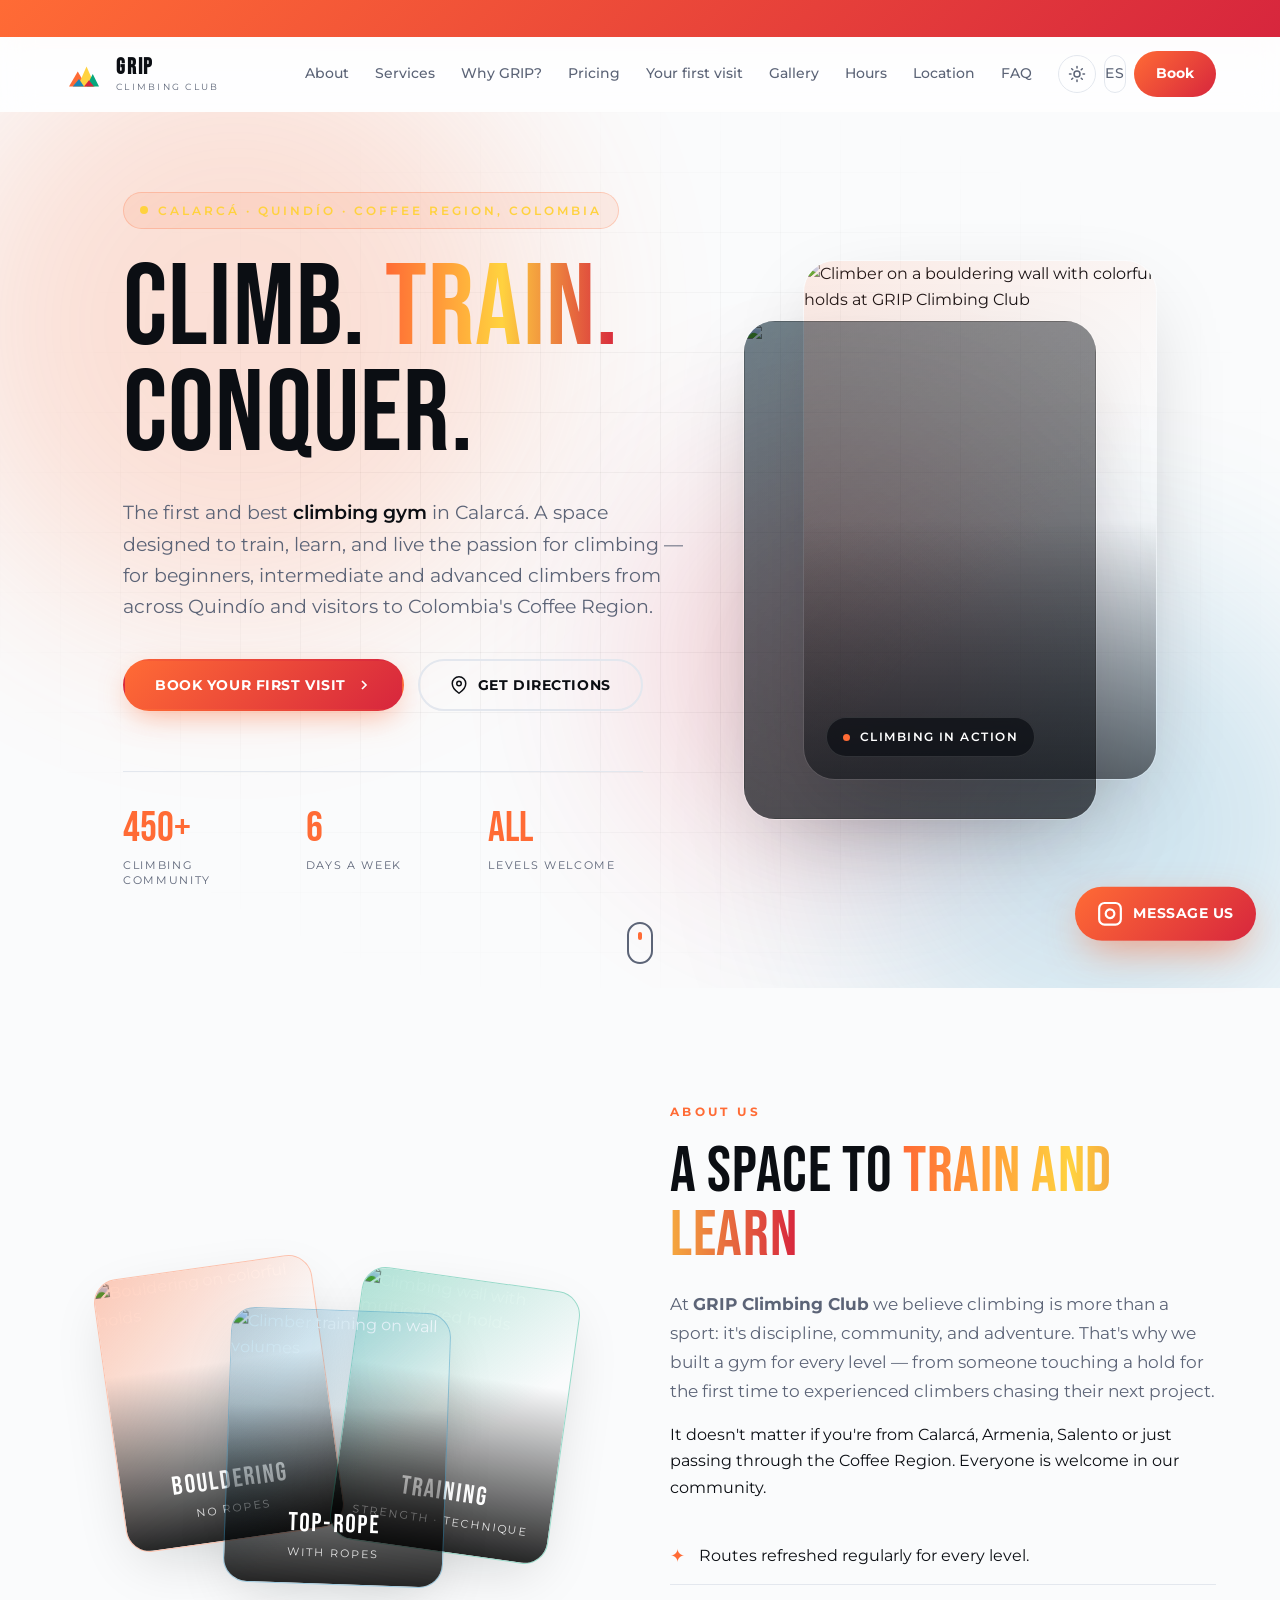
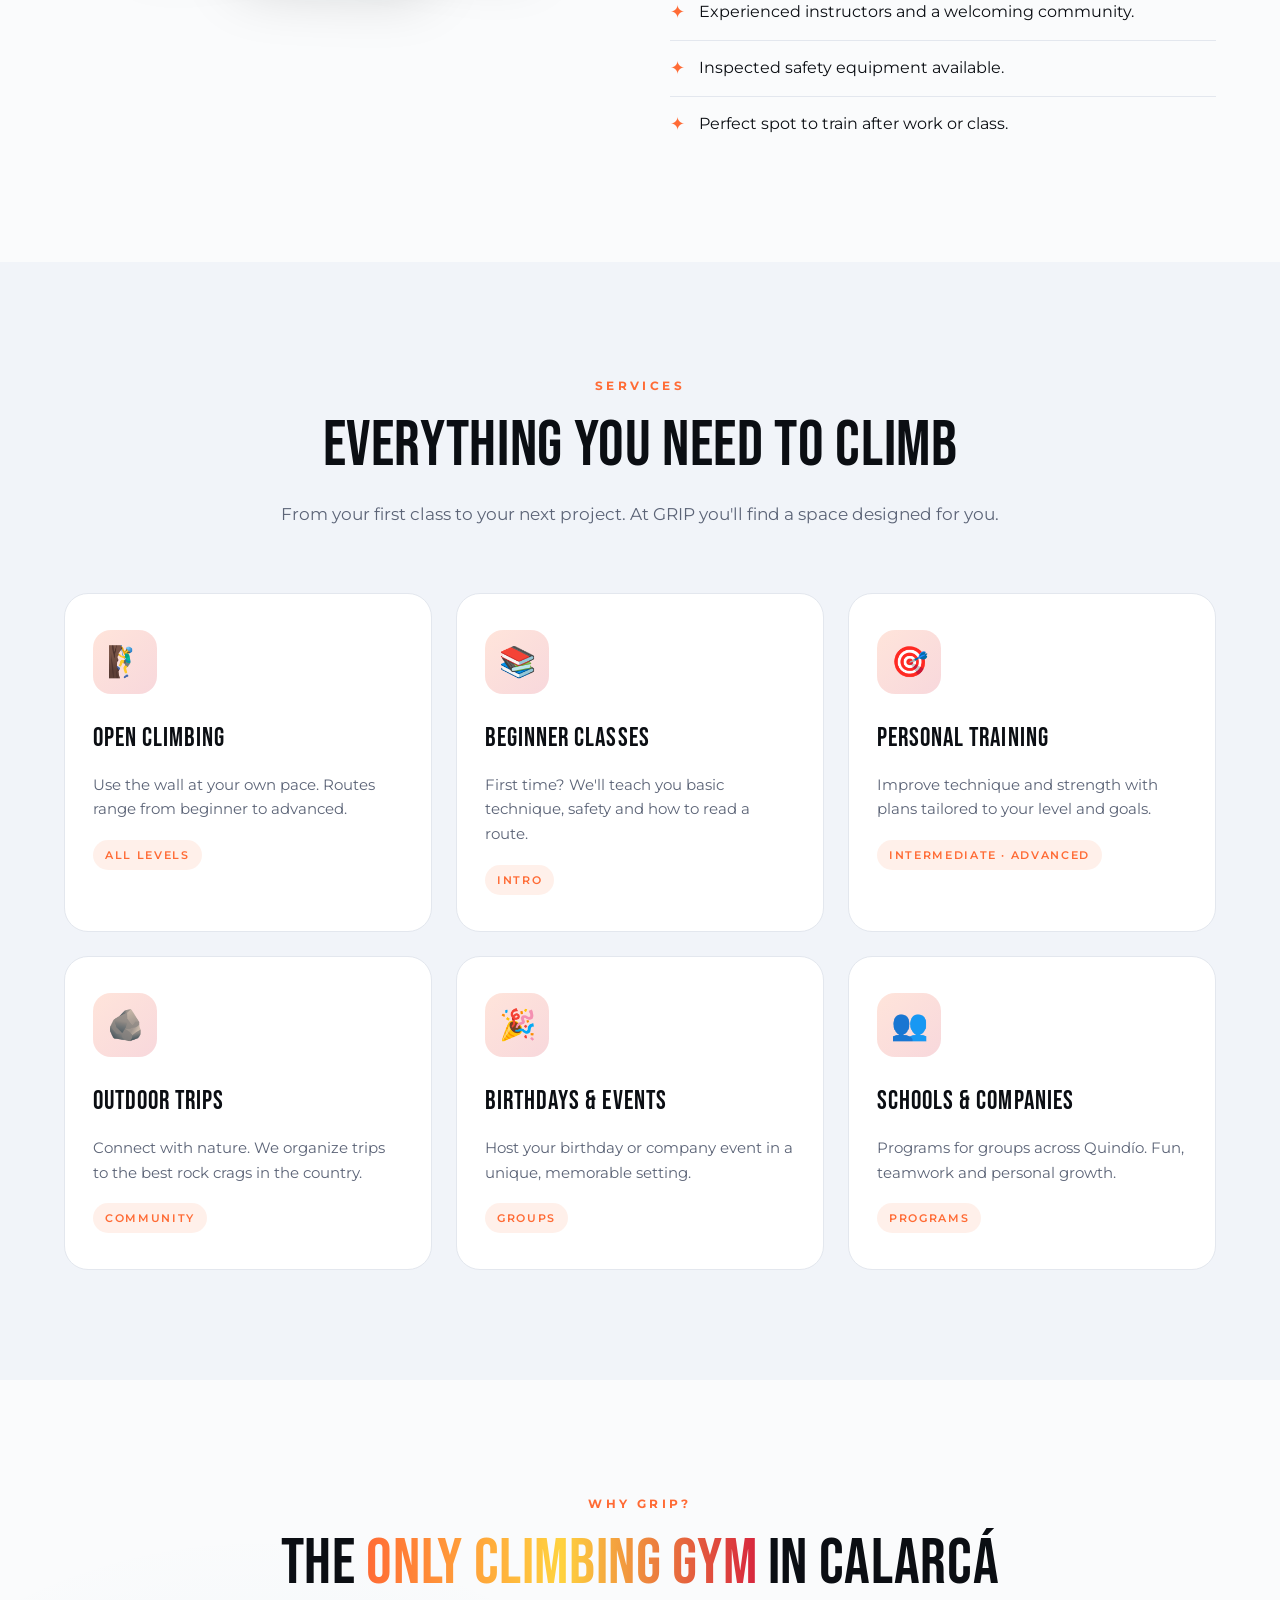
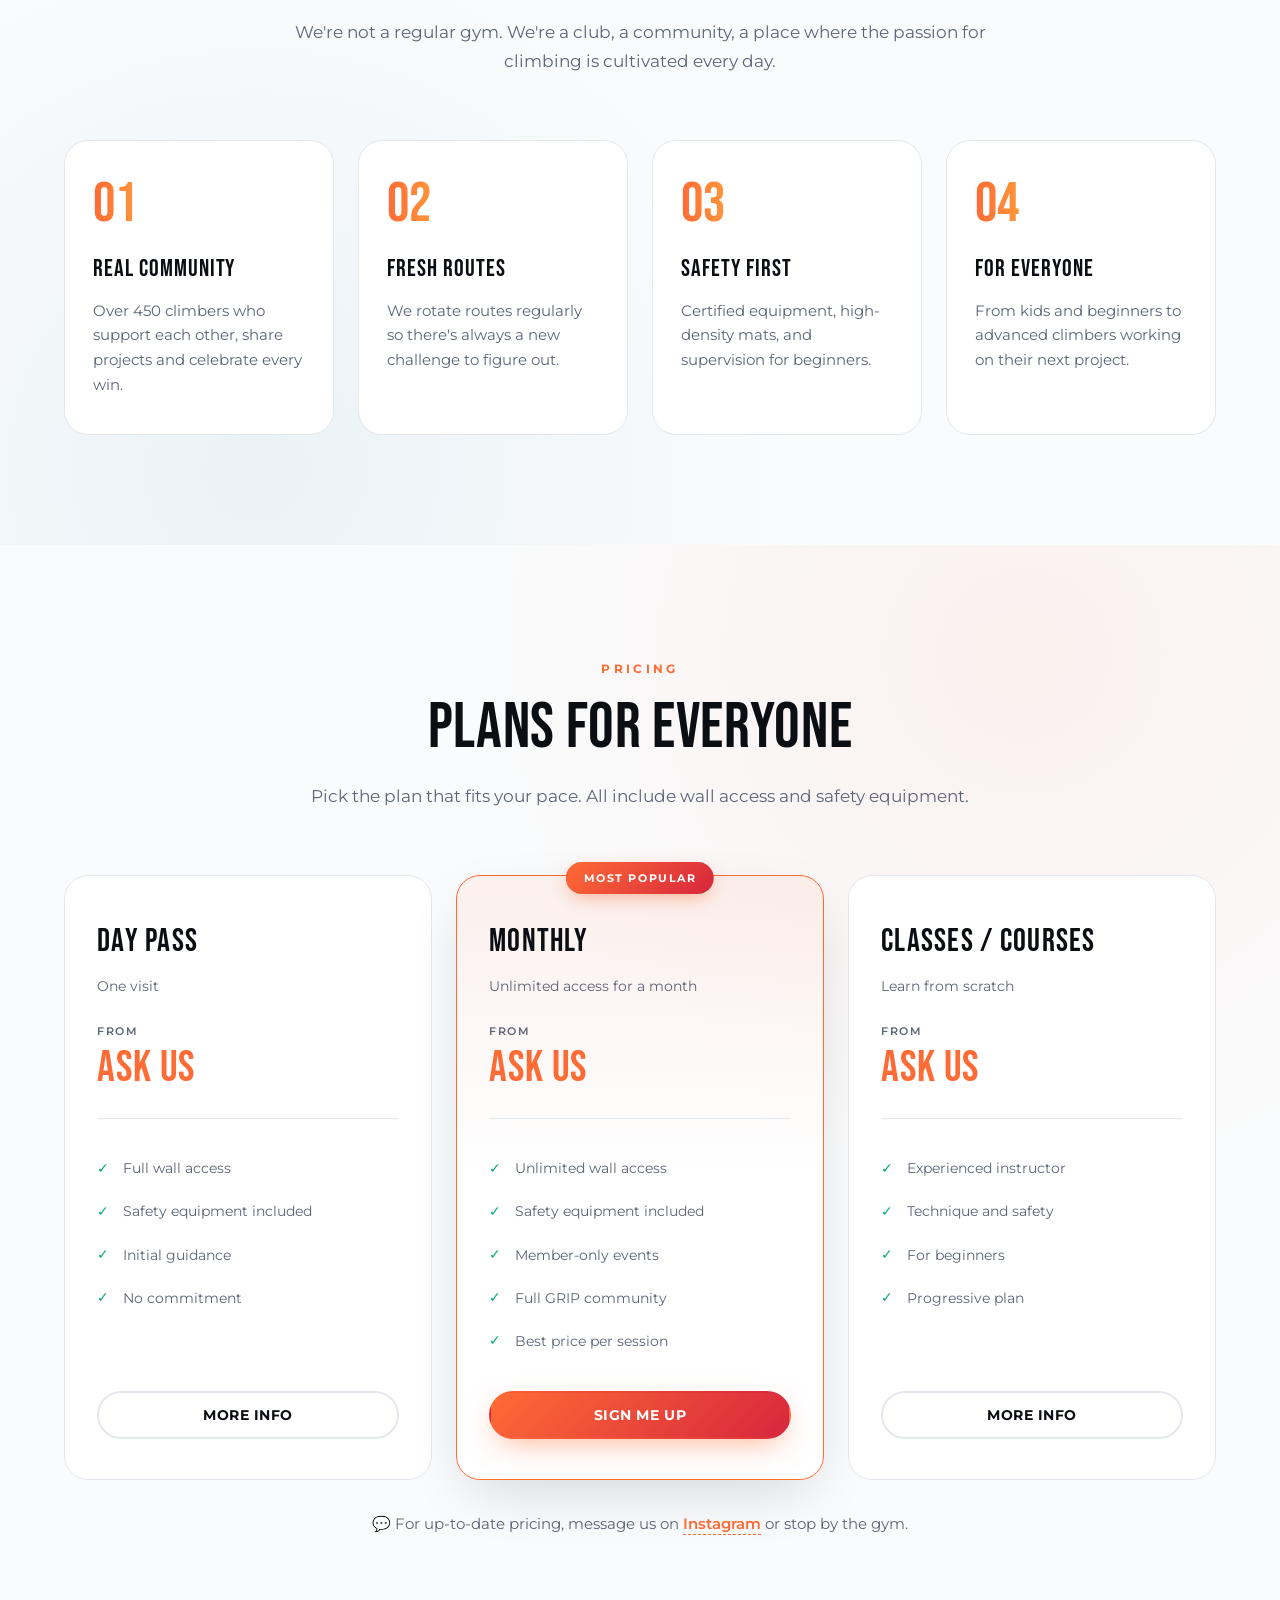
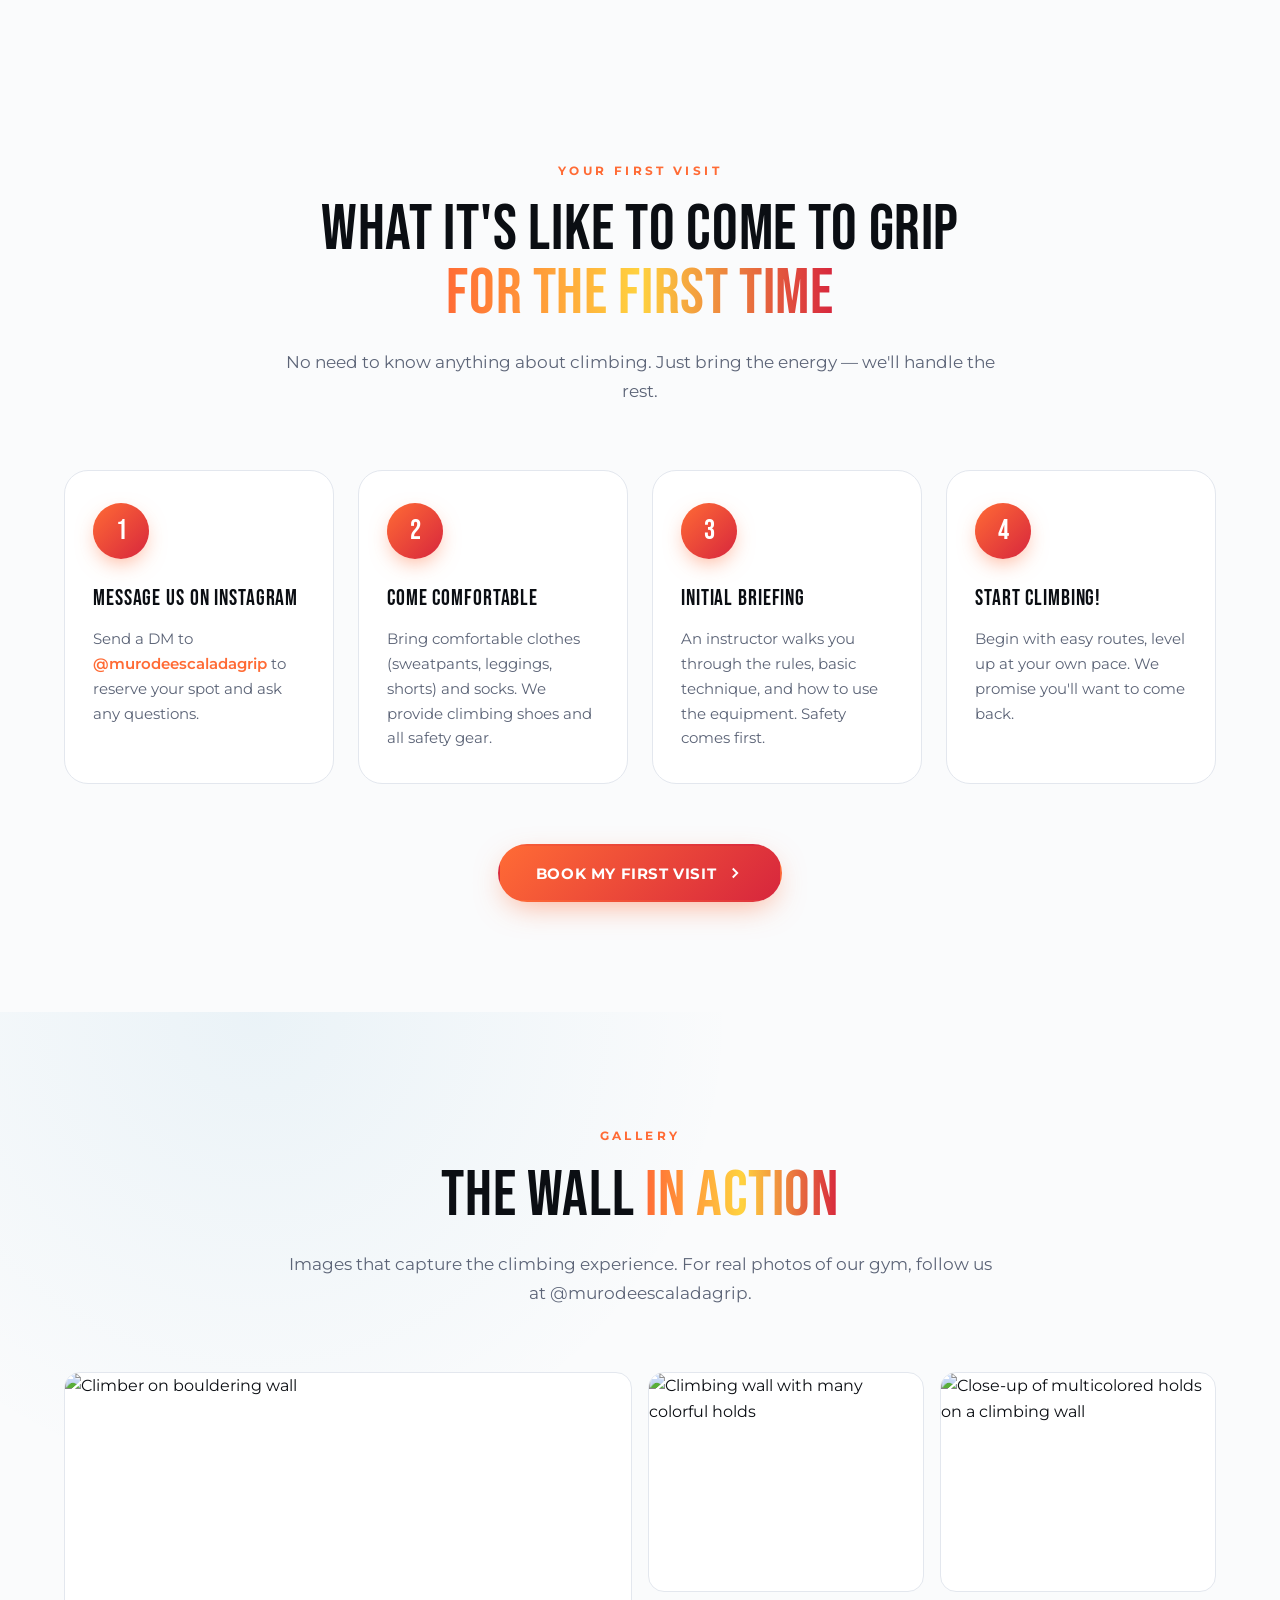
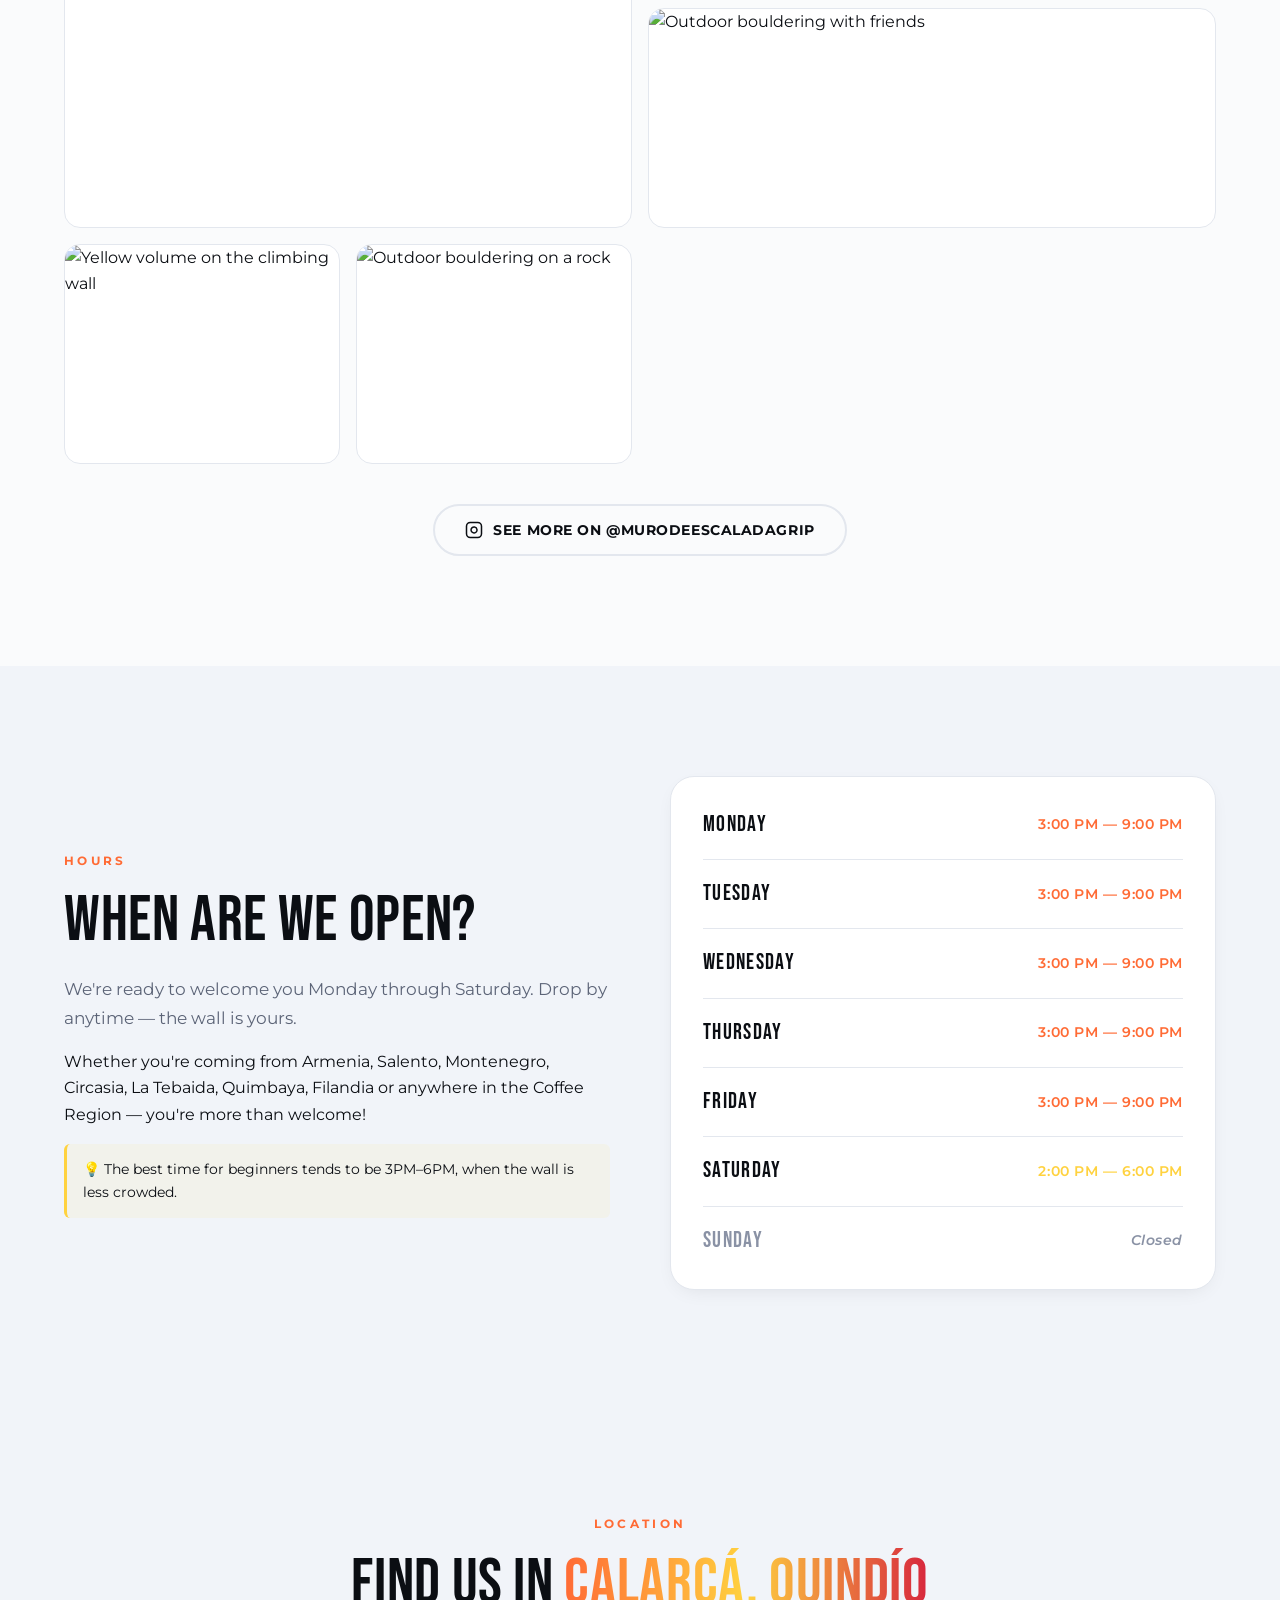
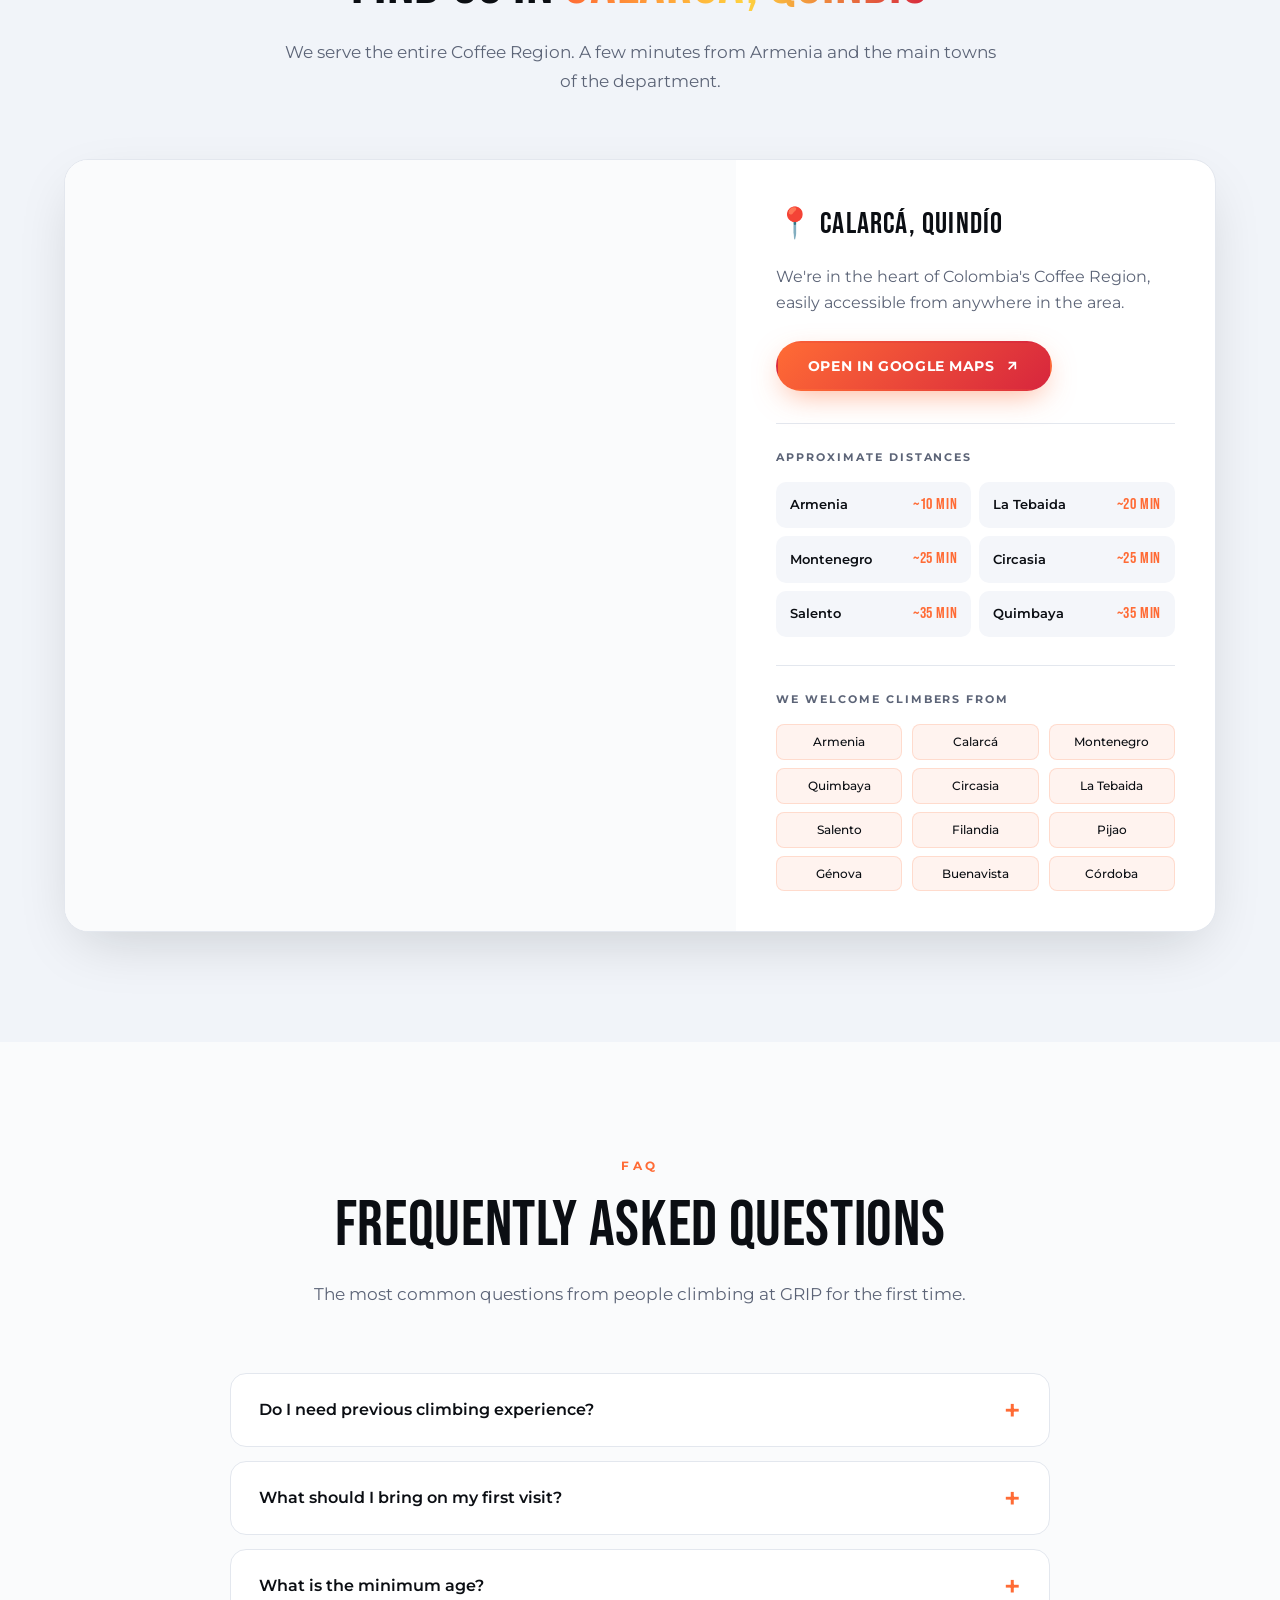
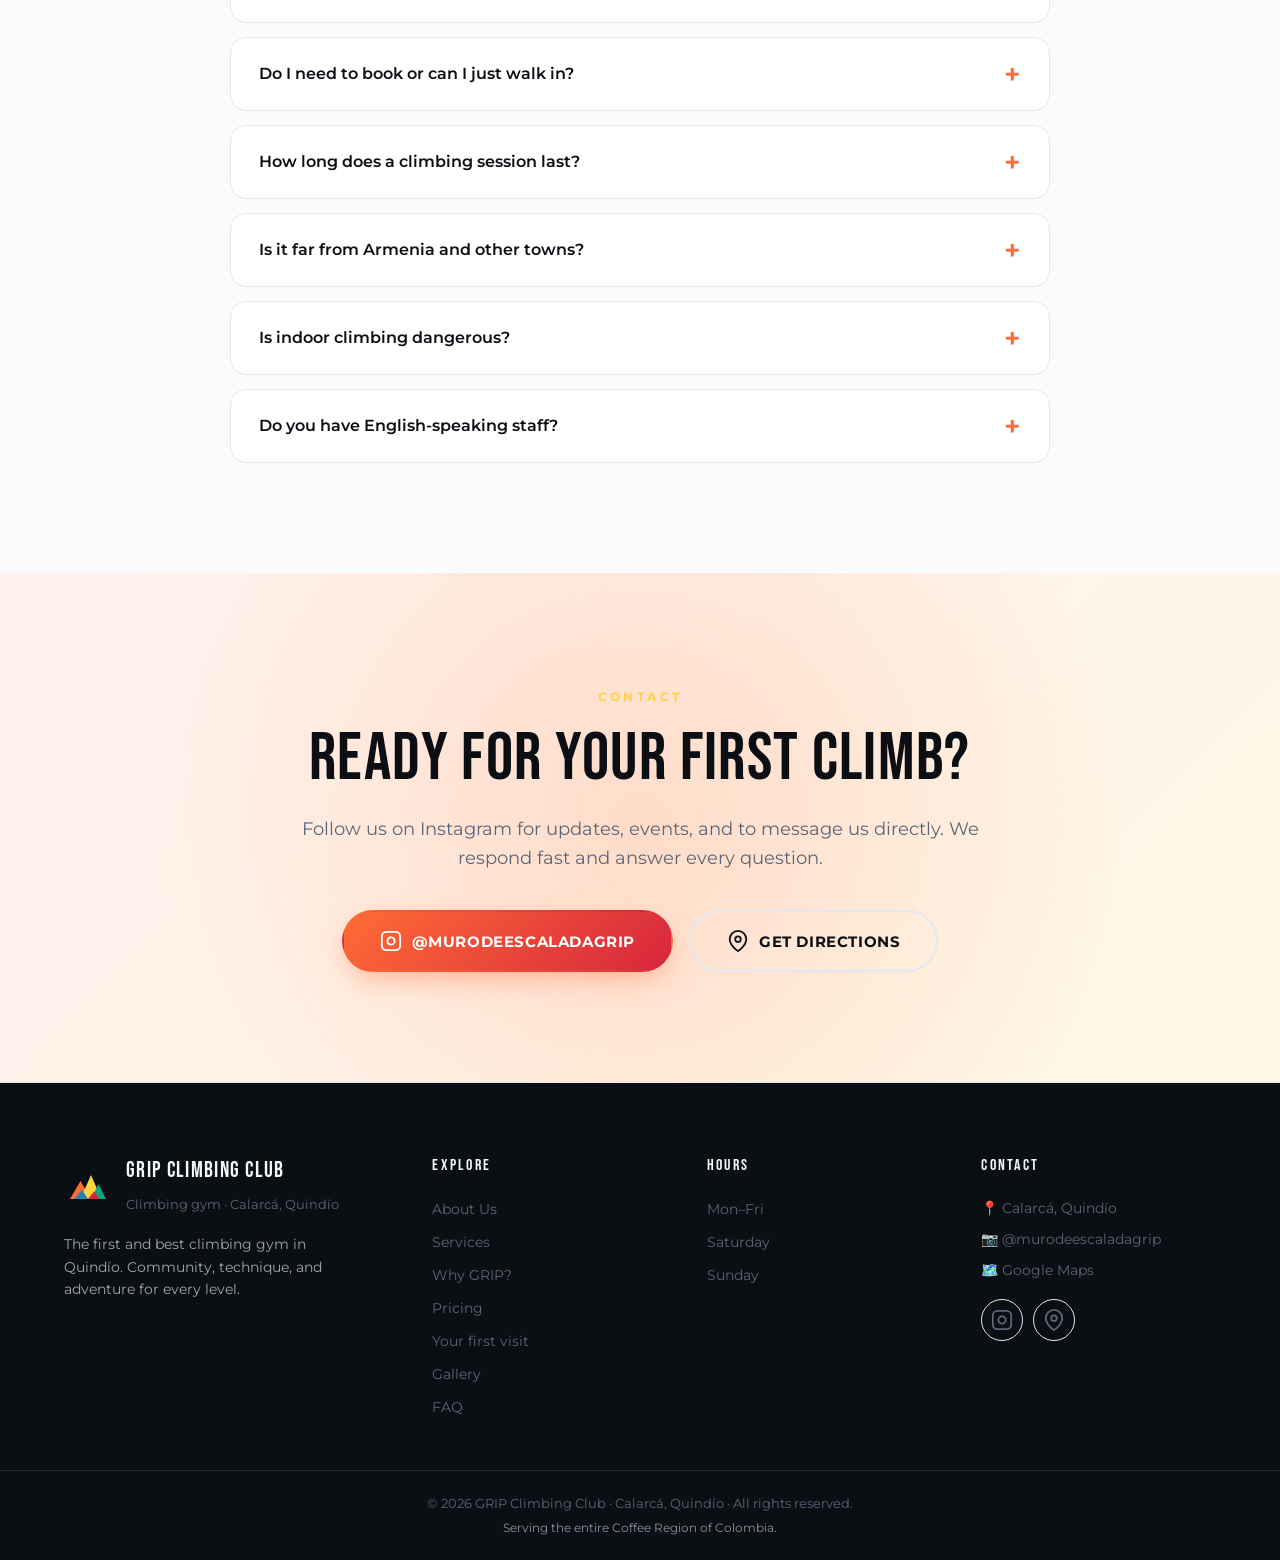
==== en/index.html @ 097a97bb "Add light mode, English version, and expanded SEO Light/Dark theme system - Sistema completo de vari" ====
<!DOCTYPE html>
<html lang="en">
<head>
    <meta charset="UTF-8">
    <meta http-equiv="X-UA-Compatible" content="IE=edge">
    <meta name="viewport" content="width=device-width, initial-scale=1.0, viewport-fit=cover">
    <meta name="theme-color" content="#0B0E13" media="(prefers-color-scheme: dark)">
    <meta name="theme-color" content="#FAFBFC" media="(prefers-color-scheme: light)">
    <meta name="color-scheme" content="dark light">

    <!-- Prevent flash of wrong theme -->
    <script>
        (function(){
            try {
                var stored = localStorage.getItem('grip-theme');
                var system = window.matchMedia && window.matchMedia('(prefers-color-scheme: light)').matches ? 'light' : 'dark';
                var theme = stored || system;
                if (theme === 'light') document.documentElement.setAttribute('data-theme', 'light');
            } catch(e) {}
        })();
    </script>

    <title>GRIP Climbing Club | Climbing Gym in Calarcá, Quindío · Coffee Region, Colombia</title>
    <meta name="description" content="GRIP Climbing Club: the climbing gym of Calarcá, Quindío. Indoor bouldering, top-rope, beginner classes, and personal training in Colombia's Coffee Region. Welcoming locals and travelers from Armenia, Salento, Filandia and the entire Coffee Triangle.">
    <meta name="keywords" content="climbing gym Colombia, climbing Calarcá, climbing Quindío, bouldering Colombia, indoor climbing Coffee Region, climbing gym Armenia Colombia, rock climbing Salento, climbing class Colombia, climbing for travelers Colombia, climbing gym Eje Cafetero, things to do Quindío Colombia, adventure activities Coffee Triangle">
    <meta name="author" content="GRIP Climbing Club">
    <meta name="robots" content="index, follow, max-image-preview:large">
    <meta name="geo.region" content="CO-QUI">
    <meta name="geo.placename" content="Calarcá, Quindío, Colombia">
    <meta name="geo.position" content="4.5239;-75.6447">
    <meta name="ICBM" content="4.5239, -75.6447">
    <link rel="canonical" href="https://droko1982.github.io/grip-climbing-club/en/">

    <!-- Hreflang for international SEO -->
    <link rel="alternate" hreflang="es-CO" href="https://droko1982.github.io/grip-climbing-club/">
    <link rel="alternate" hreflang="es" href="https://droko1982.github.io/grip-climbing-club/">
    <link rel="alternate" hreflang="en" href="https://droko1982.github.io/grip-climbing-club/en/">
    <link rel="alternate" hreflang="x-default" href="https://droko1982.github.io/grip-climbing-club/">

    <!-- Open Graph -->
    <meta property="og:type" content="website">
    <meta property="og:locale" content="en_US">
    <meta property="og:locale:alternate" content="es_CO">
    <meta property="og:url" content="https://droko1982.github.io/grip-climbing-club/en/">
    <meta property="og:title" content="GRIP Climbing Club | Climbing Gym in Calarcá, Quindío">
    <meta property="og:description" content="Indoor climbing gym in the heart of Colombia's Coffee Region. Bouldering, top-rope, beginner classes for locals and travelers.">
    <meta property="og:image" content="https://droko1982.github.io/grip-climbing-club/assets/og-image.svg">
    <meta property="og:image:width" content="1200">
    <meta property="og:image:height" content="630">
    <meta property="og:site_name" content="GRIP Climbing Club">

    <!-- Twitter -->
    <meta name="twitter:card" content="summary_large_image">
    <meta name="twitter:title" content="GRIP Climbing Club | Climbing Gym in Calarcá, Quindío">
    <meta name="twitter:description" content="Indoor climbing gym in the heart of Colombia's Coffee Region.">
    <meta name="twitter:image" content="https://droko1982.github.io/grip-climbing-club/assets/og-image.svg">

    <!-- Icons & Manifest -->
    <link rel="icon" type="image/svg+xml" href="../assets/favicon.svg">
    <link rel="apple-touch-icon" href="../assets/favicon.svg">
    <link rel="manifest" href="../site.webmanifest">

    <!-- Performance hints -->
    <link rel="preconnect" href="https://fonts.googleapis.com">
    <link rel="preconnect" href="https://fonts.gstatic.com" crossorigin>
    <link rel="dns-prefetch" href="https://www.google.com">
    <link rel="dns-prefetch" href="https://www.instagram.com">
    <link rel="preconnect" href="https://images.unsplash.com" crossorigin>
    <link rel="dns-prefetch" href="https://images.unsplash.com">
    <link rel="preload" as="style" href="https://fonts.googleapis.com/css2?family=Bebas+Neue&family=Montserrat:wght@300;400;500;600;700;800;900&display=swap">
    <link href="https://fonts.googleapis.com/css2?family=Bebas+Neue&family=Montserrat:wght@300;400;500;600;700;800;900&display=swap" rel="stylesheet">
    <link rel="preload" as="style" href="../styles.css">
    <link rel="stylesheet" href="../styles.css">

    <!-- JSON-LD: SportsActivityLocation -->
    <script type="application/ld+json">
    {
      "@context": "https://schema.org",
      "@type": "SportsActivityLocation",
      "@id": "https://droko1982.github.io/grip-climbing-club/#organization",
      "name": "GRIP Climbing Club",
      "alternateName": ["Muro de Escalada GRIP", "GRIP Calarcá"],
      "description": "Indoor climbing gym in Calarcá, Quindío, Colombia. Bouldering, top-rope, beginner classes and personal training in the Coffee Region.",
      "inLanguage": ["en", "es"],
      "url": "https://droko1982.github.io/grip-climbing-club/en/",
      "image": "https://droko1982.github.io/grip-climbing-club/assets/og-image.svg",
      "logo": "https://droko1982.github.io/grip-climbing-club/assets/logo.svg",
      "address": {
        "@type": "PostalAddress",
        "addressLocality": "Calarcá",
        "addressRegion": "Quindío",
        "addressCountry": "CO"
      },
      "geo": {
        "@type": "GeoCoordinates",
        "latitude": 4.5239,
        "longitude": -75.6447
      },
      "areaServed": [
        { "@type": "City", "name": "Calarcá" },
        { "@type": "City", "name": "Armenia" },
        { "@type": "City", "name": "Montenegro" },
        { "@type": "City", "name": "Quimbaya" },
        { "@type": "City", "name": "Circasia" },
        { "@type": "City", "name": "La Tebaida" },
        { "@type": "City", "name": "Salento" },
        { "@type": "City", "name": "Filandia" },
        { "@type": "City", "name": "Pijao" },
        { "@type": "City", "name": "Génova" },
        { "@type": "City", "name": "Buenavista" },
        { "@type": "City", "name": "Córdoba" },
        { "@type": "AdministrativeArea", "name": "Quindío" },
        { "@type": "AdministrativeArea", "name": "Coffee Region, Colombia" }
      ],
      "openingHoursSpecification": [
        {
          "@type": "OpeningHoursSpecification",
          "dayOfWeek": ["Monday", "Tuesday", "Wednesday", "Thursday", "Friday"],
          "opens": "15:00",
          "closes": "21:00"
        },
        {
          "@type": "OpeningHoursSpecification",
          "dayOfWeek": "Saturday",
          "opens": "14:00",
          "closes": "18:00"
        }
      ],
      "sameAs": ["https://www.instagram.com/murodeescaladagrip"],
      "hasMap": "https://maps.app.goo.gl/XomwvZX1Xtsj72qs8",
      "sport": "Climbing",
      "priceRange": "$$",
      "amenityFeature": [
        { "@type": "LocationFeatureSpecification", "name": "Safety equipment included", "value": true },
        { "@type": "LocationFeatureSpecification", "name": "Certified instructors", "value": true },
        { "@type": "LocationFeatureSpecification", "name": "Beginner-friendly", "value": true },
        { "@type": "LocationFeatureSpecification", "name": "Family-friendly", "value": true },
        { "@type": "LocationFeatureSpecification", "name": "English-speaking staff", "value": true }
      ]
    }
    </script>

    <!-- JSON-LD: FAQPage -->
    <script type="application/ld+json">
    {
      "@context": "https://schema.org",
      "@type": "FAQPage",
      "inLanguage": "en",
      "mainEntity": [
        {
          "@type": "Question",
          "name": "Do I need previous climbing experience?",
          "acceptedAnswer": {
            "@type": "Answer",
            "text": "No. GRIP Climbing Club is designed for all levels. If it's your first time, our instructors will teach you safety techniques and basic movement before you go on the wall."
          }
        },
        {
          "@type": "Question",
          "name": "What should I bring on my first visit?",
          "acceptedAnswer": {
            "@type": "Answer",
            "text": "Just comfortable clothes that allow you to move (sweatpants, leggings or shorts) and a pair of socks. We provide climbing shoes and all safety equipment."
          }
        },
        {
          "@type": "Question",
          "name": "What is the minimum age?",
          "acceptedAnswer": {
            "@type": "Answer",
            "text": "We welcome climbers from age 6 and up. For minors, we require guardian authorization. We have special programs for kids and schools."
          }
        },
        {
          "@type": "Question",
          "name": "Do I need to book or can I just walk in?",
          "acceptedAnswer": {
            "@type": "Answer",
            "text": "You can walk in during opening hours. If you're coming as a group, for the first time, or want a class, we recommend messaging us on Instagram (@murodeescaladagrip) to secure your spot."
          }
        },
        {
          "@type": "Question",
          "name": "How long does a climbing session last?",
          "acceptedAnswer": {
            "@type": "Answer",
            "text": "A typical session lasts 1.5 to 2 hours. That's enough time to warm up, climb several routes and rest between attempts without getting exhausted."
          }
        },
        {
          "@type": "Question",
          "name": "Is it far from Armenia and other towns?",
          "acceptedAnswer": {
            "@type": "Answer",
            "text": "Calarcá is just 10 minutes from Armenia and well-connected to the rest of Quindío. We welcome climbers from Armenia, Salento, Montenegro, La Tebaida, Circasia, Quimbaya, Filandia and the entire Coffee Region."
          }
        },
        {
          "@type": "Question",
          "name": "Is indoor climbing dangerous?",
          "acceptedAnswer": {
            "@type": "Answer",
            "text": "Indoor climbing is very safe when protocols are followed. At GRIP we use high-density mats for bouldering, certified ropes for top-rope, and equipment is regularly inspected. Instructors supervise beginners."
          }
        },
        {
          "@type": "Question",
          "name": "Do you have English-speaking staff?",
          "acceptedAnswer": {
            "@type": "Answer",
            "text": "Yes. We can help travelers and tourists in English. Just message us beforehand on Instagram (@murodeescaladagrip) and we'll make sure you have a great experience."
          }
        }
      ]
    }
    </script>
</head>
<body>

<a href="#main" class="skip-link">Skip to content</a>

<!-- ===== TOP TICKER ===== -->
<div class="ticker" aria-hidden="true">
    <div class="ticker__track">
        <span>🧗 Calarcá, Quindío</span><span>·</span>
        <span>📅 Mon–Fri 3PM–9PM · Sat 2PM–6PM</span><span>·</span>
        <span>🏔️ All levels welcome</span><span>·</span>
        <span>📷 @murodeescaladagrip</span><span>·</span>
        <span>🌎 Coffee Region of Colombia</span><span>·</span>
        <span>🧗 Calarcá, Quindío</span><span>·</span>
        <span>📅 Mon–Fri 3PM–9PM · Sat 2PM–6PM</span><span>·</span>
        <span>🏔️ All levels welcome</span><span>·</span>
        <span>📷 @murodeescaladagrip</span><span>·</span>
        <span>🌎 Coffee Region of Colombia</span><span>·</span>
    </div>
</div>

<!-- ===== NAV ===== -->
<header class="nav" id="nav" role="banner">
    <div class="container nav__inner">
        <a href="#inicio" class="nav__brand" aria-label="GRIP Climbing Club — Home">
            <span class="nav__logo" aria-hidden="true">
                <svg viewBox="0 0 64 64" width="40" height="40">
                    <polygon points="8,52 22,28 36,52" fill="#FF6B35"/>
                    <polygon points="22,52 36,20 50,52" fill="#FFD23F"/>
                    <polygon points="36,52 46,32 56,52" fill="#06A77D"/>
                    <polygon points="14,52 24,40 32,52" fill="#1B85B8"/>
                    <polygon points="32,52 40,42 48,52" fill="#D7263D"/>
                </svg>
            </span>
            <span class="nav__brandtext">
                <strong>GRIP</strong>
                <small>CLIMBING CLUB</small>
            </span>
        </a>

        <button class="nav__toggle" id="navToggle" aria-label="Open menu" aria-expanded="false" aria-controls="navMenu">
            <span></span><span></span><span></span>
        </button>

        <nav class="nav__menu" id="navMenu" aria-label="Main">
            <a href="#sobre">About</a>
            <a href="#servicios">Services</a>
            <a href="#porque">Why GRIP?</a>
            <a href="#precios">Pricing</a>
            <a href="#primera-vez">Your first visit</a>
            <a href="#galeria">Gallery</a>
            <a href="#horarios">Hours</a>
            <a href="#ubicacion">Location</a>
            <a href="#faq">FAQ</a>
            <div class="nav__tools">
                <button class="icon-btn" id="themeToggle" aria-label="Toggle theme" type="button">
                    <svg class="icon-moon" viewBox="0 0 24 24" fill="none" stroke="currentColor" stroke-width="2" stroke-linecap="round" stroke-linejoin="round"><path d="M21 12.79A9 9 0 1 1 11.21 3 7 7 0 0 0 21 12.79z"/></svg>
                    <svg class="icon-sun" viewBox="0 0 24 24" fill="none" stroke="currentColor" stroke-width="2" stroke-linecap="round" stroke-linejoin="round"><circle cx="12" cy="12" r="4"/><path d="M12 2v2M12 20v2M4.93 4.93l1.41 1.41M17.66 17.66l1.41 1.41M2 12h2M20 12h2M4.93 19.07l1.41-1.41M17.66 6.34l1.41-1.41"/></svg>
                </button>
                <a href="../" class="lang-btn" aria-label="Cambiar a Español" hreflang="es-CO">ES</a>
                <a href="https://www.instagram.com/murodeescaladagrip" target="_blank" rel="noopener" class="nav__cta">Book</a>
            </div>
        </nav>
    </div>
</header>

<main id="main">

<!-- ===== HERO ===== -->
<section class="hero" id="inicio" aria-labelledby="hero-title">
    <div class="hero__bg" aria-hidden="true">
        <div class="hero__grid"></div>
        <div class="hero__glow hero__glow--1"></div>
        <div class="hero__glow hero__glow--2"></div>
        <div class="hero__glow hero__glow--3"></div>
    </div>

    <div class="container hero__inner">
        <div class="hero__content">
            <span class="hero__eyebrow">
                <span class="dot"></span>
                Calarcá · Quindío · Coffee Region, Colombia
            </span>
            <h1 class="hero__title" id="hero-title">
                Climb. <span class="text-gradient">Train.</span><br>
                Conquer.
            </h1>
            <p class="hero__subtitle">
                The first and best <strong>climbing gym</strong> in Calarcá. A space designed to train, learn, and live the passion for climbing — for beginners, intermediate and advanced climbers from across Quindío and visitors to Colombia's Coffee Region.
            </p>
            <div class="hero__cta">
                <a href="#primera-vez" class="btn btn--primary">
                    Book your first visit
                    <svg width="16" height="16" viewBox="0 0 24 24" fill="none" stroke="currentColor" stroke-width="2.5"><polyline points="9 18 15 12 9 6"/></svg>
                </a>
                <a href="https://maps.app.goo.gl/XomwvZX1Xtsj72qs8" target="_blank" rel="noopener" class="btn btn--ghost">
                    <svg width="18" height="18" viewBox="0 0 24 24" fill="none" stroke="currentColor" stroke-width="2"><path d="M21 10c0 7-9 13-9 13s-9-6-9-13a9 9 0 0 1 18 0z"/><circle cx="12" cy="10" r="3"/></svg>
                    Get directions
                </a>
            </div>
            <div class="hero__stats">
                <div>
                    <strong data-counter="450" data-suffix="+">0</strong>
                    <span>Climbing community</span>
                </div>
                <div>
                    <strong data-counter="6">0</strong>
                    <span>Days a week</span>
                </div>
                <div>
                    <strong>All</strong>
                    <span>Levels welcome</span>
                </div>
            </div>
        </div>

        <div class="hero__visual">
            <div class="hero__photo hero__photo--secondary" aria-hidden="true">
                <img src="https://images.unsplash.com/photo-1696105539018-a73a53770934?w=600&q=80&auto=format&fit=crop"
                     alt=""
                     loading="eager"
                     decoding="async"
                     width="400" height="500">
            </div>
            <div class="hero__photo hero__photo--main">
                <img src="https://images.unsplash.com/photo-1564769662533-4f00a87b4056?w=900&q=85&auto=format&fit=crop"
                     srcset="https://images.unsplash.com/photo-1564769662533-4f00a87b4056?w=500&q=80&auto=format&fit=crop 500w,
                             https://images.unsplash.com/photo-1564769662533-4f00a87b4056?w=900&q=85&auto=format&fit=crop 900w,
                             https://images.unsplash.com/photo-1564769662533-4f00a87b4056?w=1300&q=85&auto=format&fit=crop 1300w"
                     sizes="(max-width: 720px) 90vw, 480px"
                     alt="Climber on a bouldering wall with colorful holds at GRIP Climbing Club"
                     loading="eager"
                     fetchpriority="high"
                     decoding="async"
                     width="900" height="1100">
                <div class="hero__photo-overlay" aria-hidden="true"></div>
                <span class="hero__photo-tag">
                    <span class="dot"></span>
                    Climbing in action
                </span>
            </div>
        </div>
    </div>

    <a href="#sobre" class="hero__scroll" aria-label="Scroll down">
        <span></span>
    </a>
</section>

<!-- ===== ABOUT ===== -->
<section class="section section--about" id="sobre" aria-labelledby="sobre-title">
    <div class="container grid grid--2">
        <div class="section__visual">
            <div class="card-stack">
                <div class="card-stack__item card-stack__item--1">
                    <img src="https://images.unsplash.com/photo-1689775884478-9ed19b79d659?w=500&q=80&auto=format&fit=crop"
                         alt="Bouldering on colorful holds"
                         loading="lazy" decoding="async"
                         width="400" height="500">
                    <div class="card-stack__caption">
                        <p>Bouldering</p>
                        <small>No ropes</small>
                    </div>
                </div>
                <div class="card-stack__item card-stack__item--2">
                    <img src="https://images.unsplash.com/photo-1696105538782-7815474f28e0?w=500&q=80&auto=format&fit=crop"
                         alt="Climber training on wall volumes"
                         loading="lazy" decoding="async"
                         width="400" height="500">
                    <div class="card-stack__caption">
                        <p>Top-Rope</p>
                        <small>With ropes</small>
                    </div>
                </div>
                <div class="card-stack__item card-stack__item--3">
                    <img src="https://images.unsplash.com/photo-1659666287295-7da26c3f80d4?w=500&q=80&auto=format&fit=crop"
                         alt="Climbing wall with multicolored holds"
                         loading="lazy" decoding="async"
                         width="400" height="500">
                    <div class="card-stack__caption">
                        <p>Training</p>
                        <small>Strength · technique</small>
                    </div>
                </div>
            </div>
        </div>
        <div class="section__text">
            <span class="section__eyebrow">About Us</span>
            <h2 class="section__title" id="sobre-title">
                A space to <span class="text-gradient">train and learn</span>
            </h2>
            <p class="section__lead">
                At <strong>GRIP Climbing Club</strong> we believe climbing is more than a sport: it's discipline, community, and adventure. That's why we built a gym for every level — from someone touching a hold for the first time to experienced climbers chasing their next project.
            </p>
            <p>
                It doesn't matter if you're from Calarcá, Armenia, Salento or just passing through the Coffee Region. Everyone is welcome in our community.
            </p>
            <ul class="feature-list">
                <li><span>✦</span> Routes refreshed regularly for every level.</li>
                <li><span>✦</span> Experienced instructors and a welcoming community.</li>
                <li><span>✦</span> Inspected safety equipment available.</li>
                <li><span>✦</span> Perfect spot to train after work or class.</li>
            </ul>
        </div>
    </div>
</section>

<!-- ===== SERVICES ===== -->
<section class="section section--dark" id="servicios" aria-labelledby="servicios-title">
    <div class="container">
        <div class="section__head">
            <span class="section__eyebrow">Services</span>
            <h2 class="section__title" id="servicios-title">Everything you need to climb</h2>
            <p class="section__lead">From your first class to your next project. At GRIP you'll find a space designed for you.</p>
        </div>
        <div class="services">
            <article class="service">
                <div class="service__icon">🧗‍♂️</div>
                <h3>Open Climbing</h3>
                <p>Use the wall at your own pace. Routes range from beginner to advanced.</p>
                <span class="service__tag">All levels</span>
            </article>
            <article class="service">
                <div class="service__icon">📚</div>
                <h3>Beginner Classes</h3>
                <p>First time? We'll teach you basic technique, safety and how to read a route.</p>
                <span class="service__tag">Intro</span>
            </article>
            <article class="service">
                <div class="service__icon">🎯</div>
                <h3>Personal Training</h3>
                <p>Improve technique and strength with plans tailored to your level and goals.</p>
                <span class="service__tag">Intermediate · Advanced</span>
            </article>
            <article class="service">
                <div class="service__icon">🪨</div>
                <h3>Outdoor Trips</h3>
                <p>Connect with nature. We organize trips to the best rock crags in the country.</p>
                <span class="service__tag">Community</span>
            </article>
            <article class="service">
                <div class="service__icon">🎉</div>
                <h3>Birthdays & Events</h3>
                <p>Host your birthday or company event in a unique, memorable setting.</p>
                <span class="service__tag">Groups</span>
            </article>
            <article class="service">
                <div class="service__icon">👥</div>
                <h3>Schools & Companies</h3>
                <p>Programs for groups across Quindío. Fun, teamwork and personal growth.</p>
                <span class="service__tag">Programs</span>
            </article>
        </div>
    </div>
</section>

<!-- ===== WHY GRIP ===== -->
<section class="section section--why" id="porque" aria-labelledby="porque-title">
    <div class="container">
        <div class="section__head">
            <span class="section__eyebrow">Why GRIP?</span>
            <h2 class="section__title" id="porque-title">
                The <span class="text-gradient">only climbing gym</span> in Calarcá
            </h2>
            <p class="section__lead">We're not a regular gym. We're a club, a community, a place where the passion for climbing is cultivated every day.</p>
        </div>
        <div class="why-grid">
            <article class="why">
                <span class="why__num">01</span>
                <h3>Real community</h3>
                <p>Over 450 climbers who support each other, share projects and celebrate every win.</p>
            </article>
            <article class="why">
                <span class="why__num">02</span>
                <h3>Fresh routes</h3>
                <p>We rotate routes regularly so there's always a new challenge to figure out.</p>
            </article>
            <article class="why">
                <span class="why__num">03</span>
                <h3>Safety first</h3>
                <p>Certified equipment, high-density mats, and supervision for beginners.</p>
            </article>
            <article class="why">
                <span class="why__num">04</span>
                <h3>For everyone</h3>
                <p>From kids and beginners to advanced climbers working on their next project.</p>
            </article>
        </div>
    </div>
</section>

<!-- ===== PRICES ===== -->
<section class="section section--prices" id="precios" aria-labelledby="precios-title">
    <div class="container">
        <div class="section__head">
            <span class="section__eyebrow">Pricing</span>
            <h2 class="section__title" id="precios-title">Plans for everyone</h2>
            <p class="section__lead">Pick the plan that fits your pace. All include wall access and safety equipment.</p>
        </div>

        <div class="pricing">
            <article class="pricing__card">
                <header>
                    <h3>Day Pass</h3>
                    <p class="pricing__sub">One visit</p>
                </header>
                <div class="pricing__price">
                    <span class="pricing__from">from</span>
                    <strong>Ask us</strong>
                </div>
                <ul>
                    <li>Full wall access</li>
                    <li>Safety equipment included</li>
                    <li>Initial guidance</li>
                    <li>No commitment</li>
                </ul>
                <a href="https://www.instagram.com/murodeescaladagrip" target="_blank" rel="noopener" class="btn btn--ghost">More info</a>
            </article>

            <article class="pricing__card pricing__card--featured">
                <span class="pricing__badge">Most popular</span>
                <header>
                    <h3>Monthly</h3>
                    <p class="pricing__sub">Unlimited access for a month</p>
                </header>
                <div class="pricing__price">
                    <span class="pricing__from">from</span>
                    <strong>Ask us</strong>
                </div>
                <ul>
                    <li>Unlimited wall access</li>
                    <li>Safety equipment included</li>
                    <li>Member-only events</li>
                    <li>Full GRIP community</li>
                    <li>Best price per session</li>
                </ul>
                <a href="https://www.instagram.com/murodeescaladagrip" target="_blank" rel="noopener" class="btn btn--primary">Sign me up</a>
            </article>

            <article class="pricing__card">
                <header>
                    <h3>Classes / Courses</h3>
                    <p class="pricing__sub">Learn from scratch</p>
                </header>
                <div class="pricing__price">
                    <span class="pricing__from">from</span>
                    <strong>Ask us</strong>
                </div>
                <ul>
                    <li>Experienced instructor</li>
                    <li>Technique and safety</li>
                    <li>For beginners</li>
                    <li>Progressive plan</li>
                </ul>
                <a href="https://www.instagram.com/murodeescaladagrip" target="_blank" rel="noopener" class="btn btn--ghost">More info</a>
            </article>
        </div>

        <p class="pricing__note">
            💬 For up-to-date pricing, message us on
            <a href="https://www.instagram.com/murodeescaladagrip" target="_blank" rel="noopener">Instagram</a>
            or stop by the gym.
        </p>
    </div>
</section>

<!-- ===== FIRST VISIT ===== -->
<section class="section" id="primera-vez" aria-labelledby="primera-vez-title">
    <div class="container">
        <div class="section__head">
            <span class="section__eyebrow">Your first visit</span>
            <h2 class="section__title" id="primera-vez-title">
                What it's like to come to GRIP <span class="text-gradient">for the first time</span>
            </h2>
            <p class="section__lead">No need to know anything about climbing. Just bring the energy — we'll handle the rest.</p>
        </div>

        <ol class="steps">
            <li class="step">
                <div class="step__num">1</div>
                <div>
                    <h3>Message us on Instagram</h3>
                    <p>Send a DM to <a href="https://www.instagram.com/murodeescaladagrip" target="_blank" rel="noopener">@murodeescaladagrip</a> to reserve your spot and ask any questions.</p>
                </div>
            </li>
            <li class="step">
                <div class="step__num">2</div>
                <div>
                    <h3>Come comfortable</h3>
                    <p>Bring comfortable clothes (sweatpants, leggings, shorts) and socks. We provide climbing shoes and all safety gear.</p>
                </div>
            </li>
            <li class="step">
                <div class="step__num">3</div>
                <div>
                    <h3>Initial briefing</h3>
                    <p>An instructor walks you through the rules, basic technique, and how to use the equipment. Safety comes first.</p>
                </div>
            </li>
            <li class="step">
                <div class="step__num">4</div>
                <div>
                    <h3>Start climbing!</h3>
                    <p>Begin with easy routes, level up at your own pace. We promise you'll want to come back.</p>
                </div>
            </li>
        </ol>

        <div class="primera-vez__cta">
            <a href="https://www.instagram.com/murodeescaladagrip" target="_blank" rel="noopener" class="btn btn--primary btn--lg">
                Book my first visit
                <svg width="18" height="18" viewBox="0 0 24 24" fill="none" stroke="currentColor" stroke-width="2.5"><polyline points="9 18 15 12 9 6"/></svg>
            </a>
        </div>
    </div>
</section>

<!-- ===== GALLERY ===== -->
<section class="section section--gallery" id="galeria" aria-labelledby="galeria-title">
    <div class="container">
        <div class="section__head">
            <span class="section__eyebrow">Gallery</span>
            <h2 class="section__title" id="galeria-title">
                The wall <span class="text-gradient">in action</span>
            </h2>
            <p class="section__lead">Images that capture the climbing experience. For real photos of our gym, follow us at <a href="https://www.instagram.com/murodeescaladagrip" target="_blank" rel="noopener">@murodeescaladagrip</a>.</p>
        </div>

        <div class="gallery">
            <a href="https://www.instagram.com/murodeescaladagrip" target="_blank" rel="noopener" class="gallery__item gallery__item--lg" aria-label="View on Instagram">
                <img src="https://images.unsplash.com/photo-1564769662533-4f00a87b4056?w=900&q=80&auto=format&fit=crop"
                     alt="Climber on bouldering wall"
                     loading="lazy" decoding="async"
                     width="900" height="1100">
                <span class="gallery__overlay">
                    <svg width="22" height="22" viewBox="0 0 24 24" fill="none" stroke="currentColor" stroke-width="2"><rect x="2" y="2" width="20" height="20" rx="5"/><path d="M16 11.37A4 4 0 1 1 12.63 8 4 4 0 0 1 16 11.37z"/><line x1="17.5" y1="6.5" x2="17.51" y2="6.5"/></svg>
                    See more
                </span>
            </a>

            <a href="https://www.instagram.com/murodeescaladagrip" target="_blank" rel="noopener" class="gallery__item" aria-label="View on Instagram">
                <img src="https://images.unsplash.com/photo-1659666287295-7da26c3f80d4?w=600&q=80&auto=format&fit=crop"
                     alt="Climbing wall with many colorful holds"
                     loading="lazy" decoding="async"
                     width="600" height="600">
                <span class="gallery__overlay">
                    <svg width="22" height="22" viewBox="0 0 24 24" fill="none" stroke="currentColor" stroke-width="2"><rect x="2" y="2" width="20" height="20" rx="5"/><path d="M16 11.37A4 4 0 1 1 12.63 8 4 4 0 0 1 16 11.37z"/><line x1="17.5" y1="6.5" x2="17.51" y2="6.5"/></svg>
                    See more
                </span>
            </a>

            <a href="https://www.instagram.com/murodeescaladagrip" target="_blank" rel="noopener" class="gallery__item" aria-label="View on Instagram">
                <img src="https://images.unsplash.com/photo-1517599652-86163851f0de?w=600&q=80&auto=format&fit=crop"
                     alt="Close-up of multicolored holds on a climbing wall"
                     loading="lazy" decoding="async"
                     width="600" height="600">
                <span class="gallery__overlay">
                    <svg width="22" height="22" viewBox="0 0 24 24" fill="none" stroke="currentColor" stroke-width="2"><rect x="2" y="2" width="20" height="20" rx="5"/><path d="M16 11.37A4 4 0 1 1 12.63 8 4 4 0 0 1 16 11.37z"/><line x1="17.5" y1="6.5" x2="17.51" y2="6.5"/></svg>
                    See more
                </span>
            </a>

            <a href="https://www.instagram.com/murodeescaladagrip" target="_blank" rel="noopener" class="gallery__item gallery__item--wide" aria-label="View on Instagram">
                <img src="https://images.unsplash.com/photo-1593132517397-ceb31d77194a?w=900&q=80&auto=format&fit=crop"
                     alt="Outdoor bouldering with friends"
                     loading="lazy" decoding="async"
                     width="900" height="600">
                <span class="gallery__overlay">
                    <svg width="22" height="22" viewBox="0 0 24 24" fill="none" stroke="currentColor" stroke-width="2"><rect x="2" y="2" width="20" height="20" rx="5"/><path d="M16 11.37A4 4 0 1 1 12.63 8 4 4 0 0 1 16 11.37z"/><line x1="17.5" y1="6.5" x2="17.51" y2="6.5"/></svg>
                    See more
                </span>
            </a>

            <a href="https://www.instagram.com/murodeescaladagrip" target="_blank" rel="noopener" class="gallery__item" aria-label="View on Instagram">
                <img src="https://images.unsplash.com/photo-1696105538708-6be6c90707a1?w=600&q=80&auto=format&fit=crop"
                     alt="Yellow volume on the climbing wall"
                     loading="lazy" decoding="async"
                     width="600" height="600">
                <span class="gallery__overlay">
                    <svg width="22" height="22" viewBox="0 0 24 24" fill="none" stroke="currentColor" stroke-width="2"><rect x="2" y="2" width="20" height="20" rx="5"/><path d="M16 11.37A4 4 0 1 1 12.63 8 4 4 0 0 1 16 11.37z"/><line x1="17.5" y1="6.5" x2="17.51" y2="6.5"/></svg>
                    See more
                </span>
            </a>

            <a href="https://www.instagram.com/murodeescaladagrip" target="_blank" rel="noopener" class="gallery__item" aria-label="View on Instagram">
                <img src="https://images.unsplash.com/photo-1522362485439-83fcff4673f0?w=600&q=80&auto=format&fit=crop"
                     alt="Outdoor bouldering on a rock"
                     loading="lazy" decoding="async"
                     width="600" height="600">
                <span class="gallery__overlay">
                    <svg width="22" height="22" viewBox="0 0 24 24" fill="none" stroke="currentColor" stroke-width="2"><rect x="2" y="2" width="20" height="20" rx="5"/><path d="M16 11.37A4 4 0 1 1 12.63 8 4 4 0 0 1 16 11.37z"/><line x1="17.5" y1="6.5" x2="17.51" y2="6.5"/></svg>
                    See more
                </span>
            </a>
        </div>

        <div class="gallery__cta">
            <a href="https://www.instagram.com/murodeescaladagrip" target="_blank" rel="noopener" class="btn btn--ghost">
                <svg width="18" height="18" viewBox="0 0 24 24" fill="none" stroke="currentColor" stroke-width="2"><rect x="2" y="2" width="20" height="20" rx="5"/><path d="M16 11.37A4 4 0 1 1 12.63 8 4 4 0 0 1 16 11.37z"/><line x1="17.5" y1="6.5" x2="17.51" y2="6.5"/></svg>
                See more on @murodeescaladagrip
            </a>
        </div>
    </div>
</section>

<!-- ===== SCHEDULE ===== -->
<section class="section section--dark" id="horarios" aria-labelledby="horarios-title">
    <div class="container grid grid--2">
        <div class="section__text">
            <span class="section__eyebrow">Hours</span>
            <h2 class="section__title" id="horarios-title">When are we open?</h2>
            <p class="section__lead">We're ready to welcome you Monday through Saturday. Drop by anytime — the wall is yours.</p>
            <p>Whether you're coming from Armenia, Salento, Montenegro, Circasia, La Tebaida, Quimbaya, Filandia or anywhere in the Coffee Region — you're more than welcome!</p>
            <p class="schedule__hint">
                💡 The best time for beginners tends to be 3PM–6PM, when the wall is less crowded.
            </p>
        </div>
        <div class="schedule">
            <div class="schedule__item">
                <span class="schedule__day">Monday</span>
                <span class="schedule__time">3:00 PM — 9:00 PM</span>
            </div>
            <div class="schedule__item">
                <span class="schedule__day">Tuesday</span>
                <span class="schedule__time">3:00 PM — 9:00 PM</span>
            </div>
            <div class="schedule__item">
                <span class="schedule__day">Wednesday</span>
                <span class="schedule__time">3:00 PM — 9:00 PM</span>
            </div>
            <div class="schedule__item">
                <span class="schedule__day">Thursday</span>
                <span class="schedule__time">3:00 PM — 9:00 PM</span>
            </div>
            <div class="schedule__item">
                <span class="schedule__day">Friday</span>
                <span class="schedule__time">3:00 PM — 9:00 PM</span>
            </div>
            <div class="schedule__item schedule__item--highlight">
                <span class="schedule__day">Saturday</span>
                <span class="schedule__time">2:00 PM — 6:00 PM</span>
            </div>
            <div class="schedule__item schedule__item--closed">
                <span class="schedule__day">Sunday</span>
                <span class="schedule__time">Closed</span>
            </div>
        </div>
    </div>
</section>

<!-- ===== LOCATION ===== -->
<section class="section section--location" id="ubicacion" aria-labelledby="ubicacion-title">
    <div class="container">
        <div class="section__head">
            <span class="section__eyebrow">Location</span>
            <h2 class="section__title" id="ubicacion-title">
                Find us in <span class="text-gradient">Calarcá, Quindío</span>
            </h2>
            <p class="section__lead">We serve the entire Coffee Region. A few minutes from Armenia and the main towns of the department.</p>
        </div>

        <div class="location">
            <div class="location__map">
                <iframe
                    src="https://www.google.com/maps?q=Calarc%C3%A1%2C+Quind%C3%ADo%2C+Colombia&output=embed"
                    width="100%"
                    height="500"
                    style="border:0"
                    allowfullscreen=""
                    loading="lazy"
                    referrerpolicy="no-referrer-when-downgrade"
                    title="Map of GRIP Climbing Club location in Calarcá, Quindío"></iframe>
            </div>
            <div class="location__info">
                <h3>📍 Calarcá, Quindío</h3>
                <p>We're in the heart of Colombia's Coffee Region, easily accessible from anywhere in the area.</p>

                <a href="https://maps.app.goo.gl/XomwvZX1Xtsj72qs8" target="_blank" rel="noopener" class="btn btn--primary">
                    Open in Google Maps
                    <svg width="16" height="16" viewBox="0 0 24 24" fill="none" stroke="currentColor" stroke-width="2.5"><path d="M7 17L17 7M7 7h10v10"/></svg>
                </a>

                <div class="distances">
                    <p class="distances__title">Approximate distances</p>
                    <ul>
                        <li><strong>Armenia</strong><span>~10 min</span></li>
                        <li><strong>La Tebaida</strong><span>~20 min</span></li>
                        <li><strong>Montenegro</strong><span>~25 min</span></li>
                        <li><strong>Circasia</strong><span>~25 min</span></li>
                        <li><strong>Salento</strong><span>~35 min</span></li>
                        <li><strong>Quimbaya</strong><span>~35 min</span></li>
                    </ul>
                </div>

                <div class="cities">
                    <p class="cities__title">We welcome climbers from</p>
                    <ul>
                        <li>Armenia</li><li>Calarcá</li><li>Montenegro</li>
                        <li>Quimbaya</li><li>Circasia</li><li>La Tebaida</li>
                        <li>Salento</li><li>Filandia</li><li>Pijao</li>
                        <li>Génova</li><li>Buenavista</li><li>Córdoba</li>
                    </ul>
                </div>
            </div>
        </div>
    </div>
</section>

<!-- ===== FAQ ===== -->
<section class="section" id="faq" aria-labelledby="faq-title">
    <div class="container">
        <div class="section__head">
            <span class="section__eyebrow">FAQ</span>
            <h2 class="section__title" id="faq-title">Frequently asked questions</h2>
            <p class="section__lead">The most common questions from people climbing at GRIP for the first time.</p>
        </div>

        <div class="faq">
            <details class="faq__item">
                <summary>Do I need previous climbing experience?</summary>
                <div class="faq__body">
                    <p>No. GRIP Climbing Club is designed for all levels. If it's your first time, our instructors will teach you safety techniques and basic movement before you go on the wall.</p>
                </div>
            </details>
            <details class="faq__item">
                <summary>What should I bring on my first visit?</summary>
                <div class="faq__body">
                    <p>Just <strong>comfortable clothes</strong> that allow you to move (sweatpants, leggings or shorts) and a pair of socks. We provide <strong>climbing shoes</strong> and all safety equipment.</p>
                </div>
            </details>
            <details class="faq__item">
                <summary>What is the minimum age?</summary>
                <div class="faq__body">
                    <p>We welcome climbers from age 6 and up. For minors, we require guardian authorization. We have special programs for kids and schools.</p>
                </div>
            </details>
            <details class="faq__item">
                <summary>Do I need to book or can I just walk in?</summary>
                <div class="faq__body">
                    <p>You can walk in during opening hours. If you're coming as a group, for the first time, or want a class, we recommend messaging us on <a href="https://www.instagram.com/murodeescaladagrip" target="_blank" rel="noopener">Instagram</a> to secure your spot.</p>
                </div>
            </details>
            <details class="faq__item">
                <summary>How long does a climbing session last?</summary>
                <div class="faq__body">
                    <p>A typical session lasts <strong>1.5 to 2 hours</strong>. That's enough time to warm up, climb several routes and rest between attempts without getting exhausted.</p>
                </div>
            </details>
            <details class="faq__item">
                <summary>Is it far from Armenia and other towns?</summary>
                <div class="faq__body">
                    <p>Calarcá is just <strong>10 minutes from Armenia</strong> and well-connected to the rest of Quindío. We welcome climbers from Armenia, Salento, Montenegro, La Tebaida, Circasia, Quimbaya, Filandia and the entire Coffee Region.</p>
                </div>
            </details>
            <details class="faq__item">
                <summary>Is indoor climbing dangerous?</summary>
                <div class="faq__body">
                    <p>Indoor climbing is very safe when protocols are followed. At GRIP we use high-density mats for bouldering, certified ropes for top-rope, and equipment is regularly inspected. Instructors supervise beginners.</p>
                </div>
            </details>
            <details class="faq__item">
                <summary>Do you have English-speaking staff?</summary>
                <div class="faq__body">
                    <p>Yes — we can help travelers and tourists in <strong>English</strong>. Just message us beforehand on <a href="https://www.instagram.com/murodeescaladagrip" target="_blank" rel="noopener">Instagram</a> and we'll make sure you have a great experience.</p>
                </div>
            </details>
        </div>
    </div>
</section>

<!-- ===== CTA ===== -->
<section class="section section--cta" id="contacto" aria-labelledby="cta-title">
    <div class="container">
        <div class="cta">
            <span class="section__eyebrow">Contact</span>
            <h2 id="cta-title">Ready for your first climb?</h2>
            <p>Follow us on Instagram for updates, events, and to message us directly. We respond fast and answer every question.</p>
            <div class="cta__actions">
                <a href="https://www.instagram.com/murodeescaladagrip" target="_blank" rel="noopener" class="btn btn--primary btn--lg">
                    <svg width="22" height="22" viewBox="0 0 24 24" fill="none" stroke="currentColor" stroke-width="2"><rect x="2" y="2" width="20" height="20" rx="5"/><path d="M16 11.37A4 4 0 1 1 12.63 8 4 4 0 0 1 16 11.37z"/><line x1="17.5" y1="6.5" x2="17.51" y2="6.5"/></svg>
                    @murodeescaladagrip
                </a>
                <a href="https://maps.app.goo.gl/XomwvZX1Xtsj72qs8" target="_blank" rel="noopener" class="btn btn--ghost btn--lg">
                    <svg width="22" height="22" viewBox="0 0 24 24" fill="none" stroke="currentColor" stroke-width="2"><path d="M21 10c0 7-9 13-9 13s-9-6-9-13a9 9 0 0 1 18 0z"/><circle cx="12" cy="10" r="3"/></svg>
                    Get directions
                </a>
            </div>
        </div>
    </div>
</section>

</main>

<!-- ===== FOOTER ===== -->
<footer class="footer" role="contentinfo">
    <div class="container footer__inner">
        <div class="footer__col footer__col--brand">
            <div class="footer__brand">
                <span class="nav__logo">
                    <svg viewBox="0 0 64 64" width="48" height="48">
                        <polygon points="8,52 22,28 36,52" fill="#FF6B35"/>
                        <polygon points="22,52 36,20 50,52" fill="#FFD23F"/>
                        <polygon points="36,52 46,32 56,52" fill="#06A77D"/>
                        <polygon points="14,52 24,40 32,52" fill="#1B85B8"/>
                        <polygon points="32,52 40,42 48,52" fill="#D7263D"/>
                    </svg>
                </span>
                <div>
                    <strong>GRIP Climbing Club</strong>
                    <p>Climbing gym · Calarcá, Quindío</p>
                </div>
            </div>
            <p class="footer__about">The first and best climbing gym in Quindío. Community, technique, and adventure for every level.</p>
        </div>

        <div class="footer__col">
            <h4>Explore</h4>
            <ul>
                <li><a href="#sobre">About Us</a></li>
                <li><a href="#servicios">Services</a></li>
                <li><a href="#porque">Why GRIP?</a></li>
                <li><a href="#precios">Pricing</a></li>
                <li><a href="#primera-vez">Your first visit</a></li>
                <li><a href="#galeria">Gallery</a></li>
                <li><a href="#faq">FAQ</a></li>
            </ul>
        </div>

        <div class="footer__col">
            <h4>Hours</h4>
            <ul class="footer__schedule">
                <li><span>Mon–Fri</span><span>3PM–9PM</span></li>
                <li><span>Saturday</span><span>2PM–6PM</span></li>
                <li><span>Sunday</span><span>Closed</span></li>
            </ul>
        </div>

        <div class="footer__col">
            <h4>Contact</h4>
            <ul class="footer__contact">
                <li>📍 Calarcá, Quindío</li>
                <li>📷 <a href="https://www.instagram.com/murodeescaladagrip" target="_blank" rel="noopener">@murodeescaladagrip</a></li>
                <li>🗺️ <a href="https://maps.app.goo.gl/XomwvZX1Xtsj72qs8" target="_blank" rel="noopener">Google Maps</a></li>
            </ul>
            <div class="footer__social">
                <a href="https://www.instagram.com/murodeescaladagrip" target="_blank" rel="noopener" aria-label="Instagram">
                    <svg width="22" height="22" viewBox="0 0 24 24" fill="none" stroke="currentColor" stroke-width="2"><rect x="2" y="2" width="20" height="20" rx="5"/><path d="M16 11.37A4 4 0 1 1 12.63 8 4 4 0 0 1 16 11.37z"/><line x1="17.5" y1="6.5" x2="17.51" y2="6.5"/></svg>
                </a>
                <a href="https://maps.app.goo.gl/XomwvZX1Xtsj72qs8" target="_blank" rel="noopener" aria-label="Google Maps">
                    <svg width="22" height="22" viewBox="0 0 24 24" fill="none" stroke="currentColor" stroke-width="2"><path d="M21 10c0 7-9 13-9 13s-9-6-9-13a9 9 0 0 1 18 0z"/><circle cx="12" cy="10" r="3"/></svg>
                </a>
            </div>
        </div>
    </div>

    <div class="footer__bottom">
        <div class="container">
            <p>© <span id="year"></span> GRIP Climbing Club · Calarcá, Quindío · All rights reserved.</p>
            <p class="footer__credit">Serving the entire Coffee Region of Colombia.</p>
        </div>
    </div>
</footer>

<!-- Floating Instagram CTA -->
<a href="https://www.instagram.com/murodeescaladagrip" target="_blank" rel="noopener" class="float-cta" aria-label="Message us on Instagram">
    <svg width="26" height="26" viewBox="0 0 24 24" fill="none" stroke="currentColor" stroke-width="2"><rect x="2" y="2" width="20" height="20" rx="5"/><path d="M16 11.37A4 4 0 1 1 12.63 8 4 4 0 0 1 16 11.37z"/><line x1="17.5" y1="6.5" x2="17.51" y2="6.5"/></svg>
    <span>Message us</span>
</a>

<script src="../script.js" defer></script>
</body>
</html>
---- styles.css ----
/* ============================================
   GRIP Climbing Club — Stylesheet
   Calarcá, Quindío · Eje Cafetero
   ============================================ */

:root {
    /* Brand (constant across themes) */
    --orange: #FF6B35;
    --orange-2:#FF8A5B;
    --yellow: #FFD23F;
    --green:  #06A77D;
    --blue:   #1B85B8;
    --red:    #D7263D;
    --primary:   var(--orange);
    --accent:    var(--yellow);

    /* Layout */
    --max:        1200px;
    --radius-sm:  10px;
    --radius:     16px;
    --radius-lg:  24px;
    --radius-xl:  32px;

    /* Type */
    --font-display: 'Bebas Neue', 'Montserrat', system-ui, sans-serif;
    --font-body:    'Montserrat', system-ui, -apple-system, Segoe UI, Roboto, sans-serif;

    /* Motion */
    --ease:    cubic-bezier(.4, 0, .2, 1);
    --ease-out:cubic-bezier(.16, 1, .3, 1);

    /* === Theme: Dark (default) === */
    --bg:           #0B0E13;
    --bg-soft:      #11151D;
    --bg-card:      #161B26;
    --bg-elev:      #1B2230;
    --line:         #232B3B;
    --line-soft:    #1A2030;
    --text:         #F4F6FA;
    --muted:        #9AA3B5;
    --muted-2:      #6E7689;

    --nav-bg:           rgba(11,14,19,.72);
    --nav-bg-scrolled:  rgba(11,14,19,.94);
    --nav-mobile-bg:    rgba(11,14,19,.98);
    --footer-bg:        #060810;
    --cta-bg:
        radial-gradient(800px circle at 50% 50%, rgba(255,107,53,.18), transparent 60%),
        linear-gradient(135deg, #1A1014, #2A1815);
    --grid-color:       rgba(255,255,255,.035);
    --eyebrow-bg:       rgba(255,210,63,.1);
    --eyebrow-border:   rgba(255,210,63,.25);
    --glow-opacity:     1;
    --img-filter:       saturate(1) brightness(.92);
    --img-filter-hover: saturate(1.15) brightness(1);
    --gradient:         linear-gradient(135deg, var(--orange), var(--red));
    --gradient-2:       linear-gradient(90deg, var(--orange), var(--yellow), var(--red));
    --shadow-sm:        0 6px 22px -8px rgba(0,0,0,.5);
    --shadow:           0 20px 60px -10px rgba(0,0,0,.55);
    --shadow-lg:        0 30px 90px -20px rgba(0,0,0,.7);

    color-scheme: dark;
}

/* === Theme: Light === */
[data-theme="light"] {
    --bg:           #FAFBFC;
    --bg-soft:      #F1F4F9;
    --bg-card:      #FFFFFF;
    --bg-elev:      #F4F6FA;
    --line:         #E3E7EE;
    --line-soft:    #EEF1F6;
    --text:         #0B0E13;
    --muted:        #5C6477;
    --muted-2:      #8A92A5;

    --nav-bg:           rgba(255,255,255,.75);
    --nav-bg-scrolled:  rgba(255,255,255,.95);
    --nav-mobile-bg:    rgba(255,255,255,.98);
    --footer-bg:        #0B0E13;
    --cta-bg:
        radial-gradient(800px circle at 50% 50%, rgba(255,107,53,.18), transparent 60%),
        linear-gradient(135deg, #FFF1EC, #FFF7E5);
    --grid-color:       rgba(0,0,0,.04);
    --eyebrow-bg:       rgba(255,107,53,.1);
    --eyebrow-border:   rgba(255,107,53,.25);
    --glow-opacity:     .55;
    --img-filter:       saturate(1) brightness(1);
    --img-filter-hover: saturate(1.12) brightness(1.04);
    --shadow-sm:        0 6px 22px -10px rgba(11,14,19,.12);
    --shadow:           0 20px 60px -16px rgba(11,14,19,.18);
    --shadow-lg:        0 30px 90px -28px rgba(11,14,19,.25);

    color-scheme: light;
}

@media (prefers-reduced-motion: reduce) {
    *, *::before, *::after {
        animation-duration: .01ms !important;
        animation-iteration-count: 1 !important;
        transition-duration: .01ms !important;
        scroll-behavior: auto !important;
    }
}

/* ===== Reset ===== */
*,*::before,*::after { box-sizing: border-box; }
* { margin: 0; padding: 0; }
html {
    scroll-behavior: smooth;
    -webkit-text-size-adjust: 100%;
    scroll-padding-top: 80px;
}
body {
    font-family: var(--font-body);
    background: var(--bg);
    color: var(--text);
    line-height: 1.65;
    overflow-x: hidden;
    -webkit-font-smoothing: antialiased;
    -moz-osx-font-smoothing: grayscale;
    text-rendering: optimizeLegibility;
    transition: background-color .3s var(--ease), color .3s var(--ease);
}
img, svg, video { display: block; max-width: 100%; height: auto; }
a { color: inherit; text-decoration: none; transition: color .2s var(--ease); }
ul, ol { list-style: none; }
button { font: inherit; cursor: pointer; border: 0; background: none; color: inherit; }
summary { cursor: pointer; }
summary::-webkit-details-marker { display: none; }

/* Focus visible */
:focus-visible {
    outline: 3px solid var(--orange);
    outline-offset: 3px;
    border-radius: 6px;
}

/* Selection */
::selection { background: var(--orange); color: #fff; }

.skip-link {
    position: absolute;
    top: -100px;
    left: 16px;
    background: var(--orange);
    color: #fff;
    padding: 12px 20px;
    z-index: 999;
    border-radius: 8px;
    font-weight: 700;
    transition: top .25s var(--ease);
}
.skip-link:focus { top: 16px; }

.container {
    max-width: var(--max);
    margin: 0 auto;
    padding: 0 24px;
}

.text-gradient {
    background: var(--gradient-2);
    -webkit-background-clip: text;
    background-clip: text;
    color: transparent;
}

/* ===== Buttons ===== */
.btn {
    display: inline-flex;
    align-items: center;
    gap: 10px;
    padding: 15px 30px;
    border-radius: 999px;
    font-weight: 700;
    font-size: 14px;
    letter-spacing: .04em;
    text-transform: uppercase;
    transition: transform .2s var(--ease), box-shadow .25s var(--ease), background .25s var(--ease), color .2s var(--ease), border-color .25s var(--ease);
    white-space: nowrap;
    line-height: 1;
    border: 2px solid transparent;
    cursor: pointer;
}
.btn--primary {
    background: var(--gradient);
    color: #fff;
    box-shadow: 0 10px 30px -8px rgba(255,107,53,.55);
}
.btn--primary:hover,
.btn--primary:focus-visible {
    transform: translateY(-2px);
    box-shadow: 0 16px 44px -8px rgba(255,107,53,.7);
}
.btn--ghost {
    background: transparent;
    color: var(--text);
    border-color: var(--line);
}
.btn--ghost:hover,
.btn--ghost:focus-visible {
    border-color: var(--orange);
    color: var(--orange);
    transform: translateY(-2px);
}
.btn--lg { padding: 18px 36px; font-size: 15px; }

/* ===== Ticker ===== */
.ticker {
    background: var(--gradient);
    color: #fff;
    overflow: hidden;
    position: relative;
    z-index: 99;
    padding: 8px 0;
    font-size: 13px;
    font-weight: 600;
    letter-spacing: .04em;
}
.ticker__track {
    display: inline-flex;
    gap: 18px;
    white-space: nowrap;
    animation: ticker 40s linear infinite;
    padding-left: 100%;
}
.ticker__track > span {
    flex: 0 0 auto;
}
@keyframes ticker {
    from { transform: translateX(0); }
    to   { transform: translateX(-100%); }
}

/* ===== NAV ===== */
.nav {
    position: sticky;
    top: 0;
    z-index: 100;
    backdrop-filter: blur(16px) saturate(180%);
    -webkit-backdrop-filter: blur(16px) saturate(180%);
    background: var(--nav-bg);
    border-bottom: 1px solid transparent;
    transition: background .3s var(--ease), border-color .3s var(--ease);
}
.nav.scrolled {
    background: var(--nav-bg-scrolled);
    border-bottom-color: var(--line);
}
.nav__inner {
    display: flex;
    align-items: center;
    justify-content: space-between;
    padding: 14px 24px;
    gap: 24px;
}
.nav__brand {
    display: flex;
    align-items: center;
    gap: 12px;
    flex-shrink: 0;
}
.nav__logo svg { transition: transform .4s var(--ease-out); }
.nav__brand:hover .nav__logo svg { transform: rotate(-8deg) scale(1.05); }

.nav__brandtext { display: flex; flex-direction: column; line-height: 1; }
.nav__brandtext strong {
    font-family: var(--font-display);
    font-size: 22px;
    letter-spacing: .08em;
}
.nav__brandtext small {
    font-size: 9px;
    letter-spacing: .25em;
    color: var(--muted);
    margin-top: 3px;
}
.nav__menu {
    display: flex;
    align-items: center;
    gap: 26px;
}
.nav__menu a {
    font-size: 14px;
    font-weight: 500;
    color: var(--muted);
    position: relative;
    padding: 6px 0;
}
.nav__menu a:not(.nav__cta)::after {
    content: '';
    position: absolute;
    left: 0; right: 0; bottom: 0;
    height: 2px;
    background: var(--orange);
    transform: scaleX(0);
    transform-origin: right;
    transition: transform .3s var(--ease);
}
.nav__menu a:not(.nav__cta):hover { color: var(--text); }
.nav__menu a:not(.nav__cta):hover::after {
    transform: scaleX(1);
    transform-origin: left;
}
.nav__cta {
    background: var(--gradient);
    color: #fff !important;
    padding: 11px 22px !important;
    border-radius: 999px;
    font-weight: 700 !important;
}
.nav__cta:hover { transform: translateY(-1px); box-shadow: 0 6px 18px -4px rgba(255,107,53,.5); }

/* Theme toggle + Language switcher */
.nav__tools {
    display: flex;
    align-items: center;
    gap: 8px;
}
.icon-btn,
.lang-btn {
    width: 38px;
    height: 38px;
    border-radius: 50%;
    background: transparent;
    border: 1px solid var(--line);
    color: var(--muted);
    display: inline-flex;
    align-items: center;
    justify-content: center;
    transition: color .2s var(--ease), border-color .2s var(--ease), background .2s var(--ease), transform .2s var(--ease);
    cursor: pointer;
    flex-shrink: 0;
}
.lang-btn {
    width: auto;
    padding: 0 14px;
    border-radius: 999px;
    font-size: 12px;
    font-weight: 700;
    letter-spacing: .08em;
    gap: 4px;
}
.icon-btn:hover,
.lang-btn:hover {
    border-color: var(--orange);
    color: var(--orange);
    transform: translateY(-1px);
}
.icon-btn svg { width: 18px; height: 18px; }
.icon-btn .icon-sun { display: none; }
.icon-btn .icon-moon { display: block; }
[data-theme="light"] .icon-btn .icon-sun { display: block; }
[data-theme="light"] .icon-btn .icon-moon { display: none; }

.nav__toggle {
    display: none;
    flex-direction: column;
    gap: 5px;
    width: 36px;
    padding: 8px;
}
.nav__toggle span {
    display: block;
    height: 2px;
    width: 100%;
    background: var(--text);
    transition: transform .3s var(--ease), opacity .3s var(--ease);
    transform-origin: center;
}
.nav__toggle.open span:nth-child(1) { transform: translateY(7px) rotate(45deg); }
.nav__toggle.open span:nth-child(2) { opacity: 0; }
.nav__toggle.open span:nth-child(3) { transform: translateY(-7px) rotate(-45deg); }

/* ===== HERO ===== */
.hero {
    position: relative;
    min-height: calc(100vh - 80px);
    display: flex;
    align-items: center;
    padding: 80px 0 100px;
    overflow: hidden;
    isolation: isolate;
}
.hero__bg {
    position: absolute;
    inset: 0;
    z-index: -1;
    pointer-events: none;
}
.hero__grid {
    position: absolute;
    inset: 0;
    background-image:
        linear-gradient(var(--grid-color) 1px, transparent 1px),
        linear-gradient(90deg, var(--grid-color) 1px, transparent 1px);
    background-size: 60px 60px;
    mask-image: radial-gradient(ellipse at center, #000 30%, transparent 75%);
    -webkit-mask-image: radial-gradient(ellipse at center, #000 30%, transparent 75%);
}
.hero__glow {
    position: absolute;
    border-radius: 50%;
    filter: blur(100px);
    opacity: calc(.35 * var(--glow-opacity));
    animation: pulse 12s ease-in-out infinite;
}
.hero__glow--1 {
    width: 600px; height: 600px;
    background: var(--orange);
    top: -10%; left: -5%;
}
.hero__glow--2 {
    width: 500px; height: 500px;
    background: var(--blue);
    bottom: -10%; right: -5%;
    animation-delay: 4s;
}
.hero__glow--3 {
    width: 400px; height: 400px;
    background: var(--red);
    top: 40%; left: 50%;
    animation-delay: 8s;
}
@keyframes pulse {
    0%, 100% { opacity: .25; transform: scale(1); }
    50%      { opacity: .45; transform: scale(1.08); }
}
.hero__inner {
    position: relative;
    display: grid;
    grid-template-columns: 1.15fr .85fr;
    gap: 60px;
    align-items: center;
}
.hero__eyebrow {
    display: inline-flex;
    align-items: center;
    gap: 10px;
    font-size: 12px;
    letter-spacing: .25em;
    text-transform: uppercase;
    color: var(--accent);
    padding: 8px 16px;
    border-radius: 999px;
    background: var(--eyebrow-bg);
    border: 1px solid var(--eyebrow-border);
    margin-bottom: 28px;
    font-weight: 600;
}
.hero__eyebrow .dot {
    width: 8px;
    height: 8px;
    background: var(--accent);
    border-radius: 50%;
    box-shadow: 0 0 0 0 rgba(255,210,63,.7);
    animation: dot 2s var(--ease) infinite;
}
@keyframes dot {
    0%   { box-shadow: 0 0 0 0 rgba(255,210,63,.7); }
    70%  { box-shadow: 0 0 0 12px rgba(255,210,63,0); }
    100% { box-shadow: 0 0 0 0 rgba(255,210,63,0); }
}
.hero__title {
    font-family: var(--font-display);
    font-size: clamp(50px, 9vw, 120px);
    line-height: .92;
    letter-spacing: .01em;
    margin-bottom: 28px;
    font-weight: 400;
}
.hero__subtitle {
    font-size: clamp(16px, 1.6vw, 19px);
    color: var(--muted);
    max-width: 560px;
    margin-bottom: 36px;
    line-height: 1.65;
}
.hero__subtitle strong { color: var(--text); font-weight: 600; }
.hero__cta {
    display: flex;
    flex-wrap: wrap;
    gap: 14px;
    margin-bottom: 60px;
}
.hero__stats {
    display: grid;
    grid-template-columns: repeat(3, 1fr);
    gap: 28px;
    max-width: 520px;
    padding-top: 36px;
    border-top: 1px solid var(--line);
}
.hero__stats div { display: flex; flex-direction: column; }
.hero__stats strong {
    font-family: var(--font-display);
    font-size: 42px;
    color: var(--orange);
    line-height: 1;
    font-weight: 400;
}
.hero__stats span {
    font-size: 11px;
    text-transform: uppercase;
    letter-spacing: .15em;
    color: var(--muted);
    margin-top: 8px;
    line-height: 1.4;
}

/* Hero visual: real photos with overlay */
.hero__visual {
    position: relative;
    height: 560px;
    display: block;
}
.hero__photo {
    position: absolute;
    border-radius: var(--radius-xl);
    overflow: hidden;
    box-shadow: var(--shadow-lg);
    border: 1px solid rgba(255,255,255,.06);
}
.hero__photo img {
    width: 100%;
    height: 100%;
    object-fit: cover;
    display: block;
    transition: transform .8s var(--ease-out);
}
.hero__photo--main {
    inset: 0 0 40px 60px;
    z-index: 2;
    animation: floatY 7s ease-in-out infinite;
}
.hero__photo--main::before {
    content: '';
    position: absolute;
    inset: 0;
    background:
        linear-gradient(180deg, transparent 50%, rgba(11,14,19,.6) 100%),
        linear-gradient(135deg, rgba(255,107,53,.12), transparent 60%);
    z-index: 1;
    pointer-events: none;
}
.hero__photo--secondary {
    inset: 60px 60px 0 0;
    z-index: 1;
    animation: floatY 7s ease-in-out infinite reverse;
    animation-delay: -3s;
}
.hero__photo--secondary::before {
    content: '';
    position: absolute;
    inset: 0;
    background:
        linear-gradient(180deg, rgba(11,14,19,.45), rgba(11,14,19,.7)),
        linear-gradient(135deg, rgba(27,133,184,.25), transparent 60%);
    z-index: 1;
    pointer-events: none;
    mix-blend-mode: multiply;
}
.hero__photo:hover img { transform: scale(1.04); }
@keyframes floatY {
    0%, 100% { transform: translateY(0); }
    50%      { transform: translateY(-12px); }
}

.hero__photo-tag {
    position: absolute;
    bottom: 22px;
    left: 22px;
    z-index: 3;
    display: inline-flex;
    align-items: center;
    gap: 10px;
    padding: 9px 16px;
    background: rgba(11,14,19,.7);
    backdrop-filter: blur(10px);
    -webkit-backdrop-filter: blur(10px);
    border: 1px solid rgba(255,255,255,.12);
    border-radius: 999px;
    font-size: 12px;
    font-weight: 600;
    letter-spacing: .12em;
    text-transform: uppercase;
    color: #fff;
}
.hero__photo-tag .dot {
    width: 7px;
    height: 7px;
    background: var(--orange);
    border-radius: 50%;
    box-shadow: 0 0 0 0 rgba(255,107,53,.7);
    animation: dot 2s var(--ease) infinite;
}

.hero__scroll {
    position: absolute;
    bottom: 24px;
    left: 50%;
    transform: translateX(-50%);
    width: 26px;
    height: 42px;
    border: 2px solid var(--muted);
    border-radius: 999px;
    z-index: 1;
    transition: border-color .3s var(--ease);
}
.hero__scroll:hover { border-color: var(--orange); }
.hero__scroll span {
    position: absolute;
    top: 8px;
    left: 50%;
    transform: translateX(-50%);
    width: 4px;
    height: 8px;
    border-radius: 2px;
    background: var(--orange);
    animation: scrolldot 2s ease-in-out infinite;
}
@keyframes scrolldot {
    0%, 100% { transform: translate(-50%, 0); opacity: 1; }
    50%      { transform: translate(-50%, 14px); opacity: .3; }
}

/* ===== Sections ===== */
.section {
    padding: 110px 0;
    position: relative;
}
.section--dark { background: var(--bg-soft); }
.section--prices,
.section--why {
    background:
        radial-gradient(900px circle at 80% 10%, rgba(255,107,53,.07), transparent 60%),
        var(--bg);
}
.section--why {
    background:
        radial-gradient(900px circle at 20% 90%, rgba(27,133,184,.07), transparent 60%),
        var(--bg);
}
.section--location { background: var(--bg-soft); }
.section--cta {
    background: var(--cta-bg);
    padding: 110px 0;
}
.section__head { text-align: center; max-width: 720px; margin: 0 auto 64px; }
.section__eyebrow {
    display: inline-block;
    font-size: 12px;
    letter-spacing: .28em;
    text-transform: uppercase;
    color: var(--orange);
    margin-bottom: 18px;
    font-weight: 700;
}
.section__title {
    font-family: var(--font-display);
    font-size: clamp(36px, 5.5vw, 64px);
    line-height: 1;
    letter-spacing: .01em;
    margin-bottom: 22px;
    font-weight: 400;
}
.section__lead {
    font-size: 17px;
    color: var(--muted);
    line-height: 1.7;
}

.grid { display: grid; gap: 60px; }
.grid--2 { grid-template-columns: 1fr 1fr; align-items: center; }
.section__text { max-width: 560px; }
.section__text > p + p { margin-top: 16px; }

/* About card stack */
.card-stack {
    position: relative;
    height: 440px;
    display: flex;
    align-items: center;
    justify-content: center;
}
.card-stack__item {
    position: absolute;
    width: 220px;
    aspect-ratio: 4/5;
    border-radius: var(--radius-lg);
    overflow: hidden;
    box-shadow: var(--shadow);
    transition: transform .5s var(--ease-out);
    color: #fff;
}
.card-stack__item img {
    position: absolute;
    inset: 0;
    width: 100%;
    height: 100%;
    object-fit: cover;
    transition: transform .8s var(--ease-out);
}
.card-stack__item::after {
    content: '';
    position: absolute;
    inset: 0;
    background:
        linear-gradient(180deg, transparent 35%, rgba(0,0,0,.85) 100%);
    z-index: 1;
}
.card-stack__caption {
    position: absolute;
    inset: auto 0 0 0;
    z-index: 2;
    padding: 22px 20px;
    text-align: center;
}
.card-stack__caption p {
    font-family: var(--font-display);
    font-size: 26px;
    letter-spacing: .08em;
    line-height: 1;
    margin-bottom: 6px;
}
.card-stack__caption small {
    font-size: 11px;
    letter-spacing: .18em;
    text-transform: uppercase;
    opacity: .85;
    display: block;
}
.card-stack__item--1 {
    transform: translate(-118px, -22px) rotate(-8deg);
    border: 1px solid rgba(255,107,53,.4);
}
.card-stack__item--1::before {
    content: '';
    position: absolute; inset: 0;
    background: linear-gradient(135deg, rgba(255,107,53,.35), transparent 60%);
    z-index: 1; mix-blend-mode: multiply;
}
.card-stack__item--2 {
    transform: translate(0, 22px) rotate(2deg);
    z-index: 2;
    border: 1px solid rgba(27,133,184,.4);
}
.card-stack__item--2::before {
    content: '';
    position: absolute; inset: 0;
    background: linear-gradient(135deg, rgba(27,133,184,.3), transparent 60%);
    z-index: 1; mix-blend-mode: multiply;
}
.card-stack__item--3 {
    transform: translate(118px, -10px) rotate(8deg);
    border: 1px solid rgba(6,167,125,.4);
}
.card-stack__item--3::before {
    content: '';
    position: absolute; inset: 0;
    background: linear-gradient(135deg, rgba(6,167,125,.3), transparent 60%);
    z-index: 1; mix-blend-mode: multiply;
}
.card-stack__item:hover img { transform: scale(1.08); }
.card-stack:hover .card-stack__item--1 { transform: translate(-138px, -34px) rotate(-12deg); }
.card-stack:hover .card-stack__item--2 { transform: translate(0, 10px) rotate(0deg); }
.card-stack:hover .card-stack__item--3 { transform: translate(138px, -22px) rotate(12deg); }

.feature-list { margin-top: 28px; }
.feature-list li {
    padding: 14px 0;
    border-bottom: 1px solid var(--line);
    display: flex;
    gap: 14px;
    align-items: flex-start;
}
.feature-list li span {
    color: var(--orange);
    font-weight: 700;
    font-size: 18px;
    line-height: 1.5;
}
.feature-list li:last-child { border-bottom: 0; }

/* ===== Services ===== */
.services {
    display: grid;
    grid-template-columns: repeat(auto-fit, minmax(280px, 1fr));
    gap: 24px;
}
.service {
    background: var(--bg-card);
    border: 1px solid var(--line);
    border-radius: var(--radius-lg);
    padding: 36px 28px;
    transition: transform .35s var(--ease), border-color .35s var(--ease), box-shadow .35s var(--ease);
    position: relative;
    overflow: hidden;
}
.service::before {
    content: '';
    position: absolute;
    inset: 0 0 auto 0;
    height: 3px;
    background: var(--gradient);
    transform: scaleX(0);
    transform-origin: left;
    transition: transform .4s var(--ease);
}
.service:hover {
    transform: translateY(-6px);
    border-color: var(--orange);
    box-shadow: var(--shadow);
}
.service:hover::before { transform: scaleX(1); }
.service__icon {
    width: 64px;
    height: 64px;
    border-radius: 18px;
    background: linear-gradient(135deg, rgba(255,107,53,.18), rgba(215,38,61,.18));
    display: flex;
    align-items: center;
    justify-content: center;
    font-size: 30px;
    margin-bottom: 24px;
}
.service h3 {
    font-family: var(--font-display);
    font-size: 26px;
    letter-spacing: .04em;
    margin-bottom: 12px;
    font-weight: 400;
}
.service p {
    color: var(--muted);
    font-size: 15px;
    margin-bottom: 18px;
}
.service__tag {
    display: inline-block;
    font-size: 11px;
    letter-spacing: .15em;
    text-transform: uppercase;
    color: var(--orange);
    background: rgba(255,107,53,.1);
    padding: 6px 12px;
    border-radius: 999px;
    font-weight: 600;
}

/* ===== Why GRIP ===== */
.why-grid {
    display: grid;
    grid-template-columns: repeat(auto-fit, minmax(240px, 1fr));
    gap: 24px;
}
.why {
    background: var(--bg-card);
    border: 1px solid var(--line);
    border-radius: var(--radius-lg);
    padding: 36px 28px;
    transition: transform .35s var(--ease), border-color .35s var(--ease);
    position: relative;
    overflow: hidden;
}
.why:hover {
    transform: translateY(-4px);
    border-color: var(--orange);
}
.why__num {
    font-family: var(--font-display);
    font-size: 56px;
    line-height: 1;
    background: var(--gradient-2);
    -webkit-background-clip: text;
    background-clip: text;
    color: transparent;
    display: block;
    margin-bottom: 16px;
    font-weight: 400;
}
.why h3 {
    font-family: var(--font-display);
    font-size: 24px;
    letter-spacing: .04em;
    margin-bottom: 10px;
    font-weight: 400;
}
.why p {
    color: var(--muted);
    font-size: 15px;
}

/* ===== Pricing ===== */
.pricing {
    display: grid;
    grid-template-columns: repeat(3, 1fr);
    gap: 24px;
    margin-bottom: 32px;
}
.pricing__card {
    position: relative;
    background: var(--bg-card);
    border: 1px solid var(--line);
    border-radius: var(--radius-lg);
    padding: 40px 32px;
    display: flex;
    flex-direction: column;
    transition: transform .35s var(--ease), border-color .35s var(--ease), box-shadow .35s var(--ease);
}
.pricing__card:hover {
    transform: translateY(-6px);
    box-shadow: var(--shadow);
}
.pricing__card--featured {
    background: linear-gradient(180deg, rgba(255,107,53,.08), var(--bg-card) 50%);
    border-color: var(--orange);
    box-shadow: var(--shadow);
}
.pricing__badge {
    position: absolute;
    top: -14px;
    left: 50%;
    transform: translateX(-50%);
    background: var(--gradient);
    color: #fff;
    padding: 7px 18px;
    font-size: 11px;
    font-weight: 700;
    letter-spacing: .14em;
    text-transform: uppercase;
    border-radius: 999px;
    white-space: nowrap;
    box-shadow: 0 6px 18px -4px rgba(255,107,53,.5);
}
.pricing__card header { margin-bottom: 24px; }
.pricing__card h3 {
    font-family: var(--font-display);
    font-size: 32px;
    letter-spacing: .04em;
    margin-bottom: 6px;
    font-weight: 400;
}
.pricing__sub { font-size: 14px; color: var(--muted); }
.pricing__price {
    margin-bottom: 28px;
    padding-bottom: 28px;
    border-bottom: 1px solid var(--line);
}
.pricing__from {
    display: block;
    font-size: 11px;
    color: var(--muted);
    text-transform: uppercase;
    letter-spacing: .15em;
    margin-bottom: 6px;
    font-weight: 600;
}
.pricing__price strong {
    font-family: var(--font-display);
    font-size: 44px;
    letter-spacing: .02em;
    color: var(--orange);
    font-weight: 400;
    line-height: 1;
}
.pricing__card ul { margin-bottom: 28px; flex: 1; }
.pricing__card li {
    padding: 10px 0;
    color: var(--muted);
    font-size: 14px;
    position: relative;
    padding-left: 26px;
}
.pricing__card li::before {
    content: '✓';
    position: absolute;
    left: 0;
    top: 50%;
    transform: translateY(-50%);
    color: var(--green);
    font-weight: 800;
    font-size: 14px;
}
.pricing__card .btn { justify-content: center; width: 100%; }
.pricing__note {
    text-align: center;
    color: var(--muted);
    font-size: 15px;
    margin-top: 20px;
}
.pricing__note a {
    color: var(--orange);
    font-weight: 600;
    border-bottom: 1px dashed var(--orange);
    padding-bottom: 1px;
}
.pricing__note a:hover { color: var(--yellow); border-color: var(--yellow); }

/* ===== Steps (First Visit) ===== */
.steps {
    display: grid;
    grid-template-columns: repeat(auto-fit, minmax(240px, 1fr));
    gap: 24px;
    counter-reset: step;
    margin-bottom: 60px;
}
.step {
    background: var(--bg-card);
    border: 1px solid var(--line);
    border-radius: var(--radius-lg);
    padding: 32px 28px;
    position: relative;
    transition: transform .35s var(--ease), border-color .35s var(--ease);
}
.step:hover {
    transform: translateY(-4px);
    border-color: var(--orange);
}
.step__num {
    width: 56px;
    height: 56px;
    background: var(--gradient);
    border-radius: 50%;
    display: flex;
    align-items: center;
    justify-content: center;
    font-family: var(--font-display);
    font-size: 28px;
    color: #fff;
    margin-bottom: 22px;
    box-shadow: 0 8px 22px -6px rgba(255,107,53,.6);
}
.step h3 {
    font-family: var(--font-display);
    font-size: 22px;
    letter-spacing: .04em;
    margin-bottom: 10px;
    font-weight: 400;
}
.step p {
    color: var(--muted);
    font-size: 15px;
}
.step a {
    color: var(--orange);
    font-weight: 600;
}
.step a:hover { color: var(--yellow); }

.primera-vez__cta {
    text-align: center;
}

/* ===== Gallery ===== */
.section--gallery {
    background:
        radial-gradient(800px circle at 20% 0%, rgba(27,133,184,.07), transparent 60%),
        var(--bg);
}
.gallery {
    display: grid;
    grid-template-columns: repeat(4, 1fr);
    grid-auto-rows: 220px;
    gap: 16px;
    margin-bottom: 40px;
}
.gallery__item {
    position: relative;
    overflow: hidden;
    border-radius: var(--radius);
    background: var(--bg-card);
    border: 1px solid var(--line);
    transition: transform .35s var(--ease), border-color .35s var(--ease);
    display: block;
}
.gallery__item img {
    width: 100%;
    height: 100%;
    object-fit: cover;
    transition: transform .8s var(--ease-out), filter .35s var(--ease);
    filter: var(--img-filter);
}
.gallery__item:hover {
    transform: translateY(-4px);
    border-color: var(--orange);
}
.gallery__item:hover img {
    transform: scale(1.06);
    filter: var(--img-filter-hover);
}
.gallery__item--lg {
    grid-column: span 2;
    grid-row: span 2;
}
.gallery__item--wide {
    grid-column: span 2;
}
.gallery__overlay {
    position: absolute;
    inset: auto 0 0 0;
    padding: 16px 18px;
    background: linear-gradient(180deg, transparent, rgba(11,14,19,.85));
    color: #fff;
    display: flex;
    align-items: center;
    gap: 8px;
    font-size: 13px;
    font-weight: 600;
    letter-spacing: .04em;
    opacity: 0;
    transform: translateY(8px);
    transition: opacity .3s var(--ease), transform .3s var(--ease);
    pointer-events: none;
}
.gallery__item:hover .gallery__overlay,
.gallery__item:focus-visible .gallery__overlay {
    opacity: 1;
    transform: none;
}
.gallery__cta {
    text-align: center;
}

/* ===== Schedule ===== */
.schedule {
    background: var(--bg-card);
    border: 1px solid var(--line);
    border-radius: var(--radius-lg);
    padding: 14px 32px;
    box-shadow: var(--shadow-sm);
}
.schedule__item {
    display: flex;
    justify-content: space-between;
    align-items: center;
    padding: 16px 0;
    border-bottom: 1px solid var(--line);
}
.schedule__item:last-child { border-bottom: 0; }
.schedule__day {
    font-family: var(--font-display);
    font-size: 22px;
    letter-spacing: .06em;
    font-weight: 400;
}
.schedule__time {
    color: var(--orange);
    font-weight: 600;
    font-size: 14px;
    letter-spacing: .04em;
}
.schedule__item--highlight .schedule__time {
    color: var(--yellow);
}
.schedule__item--closed .schedule__day,
.schedule__item--closed .schedule__time {
    color: var(--muted-2);
}
.schedule__item--closed .schedule__time { font-style: italic; }
.schedule__hint {
    margin-top: 22px;
    padding: 14px 16px;
    background: rgba(255,210,63,.08);
    border-left: 3px solid var(--yellow);
    border-radius: 6px;
    font-size: 14px;
}

/* ===== Location ===== */
.location {
    display: grid;
    grid-template-columns: 1.4fr 1fr;
    gap: 0;
    background: var(--bg-card);
    border: 1px solid var(--line);
    border-radius: var(--radius-lg);
    overflow: hidden;
    box-shadow: var(--shadow);
}
.location__map {
    min-height: 500px;
    background: var(--bg);
}
.location__map iframe { display: block; height: 100%; width: 100%; }
.location__info { padding: 40px; }
.location__info h3 {
    font-family: var(--font-display);
    font-size: 30px;
    letter-spacing: .04em;
    margin-bottom: 14px;
    font-weight: 400;
}
.location__info > p {
    color: var(--muted);
    margin-bottom: 24px;
}

.distances {
    margin-top: 32px;
    padding-top: 24px;
    border-top: 1px solid var(--line);
}
.distances__title,
.cities__title {
    font-size: 11px;
    text-transform: uppercase;
    letter-spacing: .18em;
    color: var(--muted);
    margin-bottom: 16px !important;
    font-weight: 700;
}
.distances ul {
    display: grid;
    grid-template-columns: 1fr 1fr;
    gap: 8px;
}
.distances li {
    display: flex;
    justify-content: space-between;
    align-items: center;
    padding: 10px 14px;
    background: var(--bg-elev);
    border-radius: 10px;
    font-size: 13px;
}
.distances li strong { font-weight: 600; }
.distances li span {
    font-family: var(--font-display);
    font-size: 16px;
    color: var(--orange);
    letter-spacing: .04em;
}

.cities {
    margin-top: 28px;
    padding-top: 24px;
    border-top: 1px solid var(--line);
}
.cities ul {
    display: grid;
    grid-template-columns: repeat(3, 1fr);
    gap: 8px 10px;
}
.cities li {
    font-size: 12px;
    color: var(--text);
    padding: 7px 10px;
    background: rgba(255,107,53,.08);
    border: 1px solid rgba(255,107,53,.18);
    border-radius: 8px;
    text-align: center;
    font-weight: 500;
    transition: background .25s var(--ease), border-color .25s var(--ease);
}
.cities li:hover {
    background: rgba(255,107,53,.18);
    border-color: rgba(255,107,53,.4);
}

/* ===== FAQ ===== */
.faq {
    max-width: 820px;
    margin: 0 auto;
    display: flex;
    flex-direction: column;
    gap: 14px;
}
.faq__item {
    background: var(--bg-card);
    border: 1px solid var(--line);
    border-radius: var(--radius);
    overflow: hidden;
    transition: border-color .3s var(--ease);
}
.faq__item[open] {
    border-color: var(--orange);
}
.faq__item summary {
    padding: 22px 28px;
    font-weight: 600;
    font-size: 16px;
    display: flex;
    justify-content: space-between;
    align-items: center;
    gap: 16px;
    list-style: none;
    transition: color .25s var(--ease);
}
.faq__item summary::after {
    content: '+';
    font-size: 28px;
    color: var(--orange);
    line-height: 1;
    transition: transform .3s var(--ease);
    flex-shrink: 0;
}
.faq__item[open] summary::after {
    transform: rotate(45deg);
}
.faq__item summary:hover { color: var(--orange); }
.faq__body {
    padding: 0 28px 24px;
    color: var(--muted);
    font-size: 15px;
    line-height: 1.7;
}
.faq__body strong { color: var(--text); }
.faq__body a {
    color: var(--orange);
    border-bottom: 1px dashed var(--orange);
}

/* ===== CTA ===== */
.cta {
    text-align: center;
    max-width: 720px;
    margin: 0 auto;
}
.cta .section__eyebrow {
    color: var(--yellow);
}
.cta h2 {
    font-family: var(--font-display);
    font-size: clamp(38px, 6vw, 68px);
    letter-spacing: .02em;
    margin-bottom: 22px;
    line-height: 1;
    font-weight: 400;
}
.cta p {
    font-size: 18px;
    color: var(--muted);
    margin-bottom: 38px;
    line-height: 1.6;
}
.cta__actions {
    display: flex;
    flex-wrap: wrap;
    gap: 16px;
    justify-content: center;
}

/* ===== Footer ===== */
.footer {
    background: var(--footer-bg);
    color: #F4F6FA;
    border-top: 1px solid var(--line);
}
.footer .nav__brandtext small,
.footer p,
.footer__col li,
.footer__col a,
.footer__brand p,
.footer__about,
.footer__bottom p {
    color: rgba(244,246,250,.65);
}
.footer .footer__col h4,
.footer__brand strong,
.footer__schedule li span:last-child {
    color: #F4F6FA;
}
.footer .footer__col a:hover {
    color: var(--orange);
}
.footer__social a {
    color: rgba(244,246,250,.7);
    border-color: rgba(244,246,250,.15);
}
.footer__bottom {
    border-top-color: rgba(244,246,250,.1) !important;
}
.footer__inner {
    display: grid;
    grid-template-columns: 1.4fr 1fr 1fr 1fr;
    gap: 40px;
    padding: 70px 24px 50px;
}
.footer__brand {
    display: flex;
    align-items: center;
    gap: 14px;
    margin-bottom: 18px;
}
.footer__brand strong {
    font-family: var(--font-display);
    font-size: 22px;
    letter-spacing: .06em;
    display: block;
    font-weight: 400;
}
.footer__brand p {
    color: var(--muted);
    font-size: 13px;
    margin-top: 4px;
}
.footer__about {
    color: var(--muted);
    font-size: 14px;
    line-height: 1.6;
    max-width: 280px;
}
.footer__col h4 {
    font-family: var(--font-display);
    font-size: 16px;
    letter-spacing: .14em;
    color: var(--text);
    margin-bottom: 18px;
    font-weight: 400;
}
.footer__col ul {
    display: flex;
    flex-direction: column;
    gap: 10px;
}
.footer__col a,
.footer__col li {
    font-size: 14px;
    color: var(--muted);
    transition: color .2s var(--ease);
}
.footer__col a:hover { color: var(--orange); }
.footer__schedule li {
    display: flex;
    justify-content: space-between;
    gap: 12px;
}
.footer__schedule li span:last-child {
    color: var(--text);
    font-weight: 600;
}
.footer__contact li {
    line-height: 1.5;
}
.footer__social {
    display: flex;
    gap: 10px;
    margin-top: 18px;
}
.footer__social a {
    width: 42px;
    height: 42px;
    border-radius: 50%;
    border: 1px solid var(--line);
    display: inline-flex;
    align-items: center;
    justify-content: center;
    color: var(--muted);
    transition: all .25s var(--ease);
}
.footer__social a:hover {
    background: var(--orange);
    border-color: var(--orange);
    color: #fff;
    transform: translateY(-3px);
}
.footer__bottom {
    border-top: 1px solid var(--line);
    padding: 22px 0;
    text-align: center;
}
.footer__bottom p {
    color: var(--muted);
    font-size: 13px;
}
.footer__credit {
    margin-top: 4px;
    color: var(--muted-2) !important;
    font-size: 12px !important;
}

/* ===== Floating CTA ===== */
.float-cta {
    position: fixed;
    bottom: 24px;
    right: 24px;
    z-index: 50;
    background: var(--gradient);
    color: #fff;
    padding: 14px 22px;
    border-radius: 999px;
    box-shadow: 0 14px 40px -10px rgba(255,107,53,.7);
    display: inline-flex;
    align-items: center;
    gap: 10px;
    font-weight: 700;
    font-size: 14px;
    letter-spacing: .04em;
    text-transform: uppercase;
    transform: translateY(120%);
    transition: transform .5s var(--ease-out), box-shadow .25s var(--ease);
}
.float-cta.show {
    transform: translateY(0);
}
.float-cta:hover {
    box-shadow: 0 18px 50px -10px rgba(255,107,53,.9);
}

/* ===== Reveal animations ===== */
.reveal {
    opacity: 0;
    transform: translateY(30px);
    transition: opacity .8s var(--ease-out), transform .8s var(--ease-out);
}
.reveal.in {
    opacity: 1;
    transform: none;
}

/* ===== Responsive ===== */
@media (max-width: 1024px) {
    .nav__menu { gap: 18px; }
    .nav__menu a { font-size: 13px; }
}

@media (max-width: 960px) {
    .hero { padding: 60px 0 80px; min-height: auto; }
    .hero__inner { grid-template-columns: 1fr; gap: 50px; }
    .hero__visual { height: 460px; max-width: 460px; margin: 0 auto; width: 100%; }
    .hero__photo--main { inset: 0 0 30px 40px; }
    .hero__photo--secondary { inset: 40px 40px 0 0; }
    .hero__stats { max-width: 100%; }

    .gallery { grid-template-columns: repeat(2, 1fr); grid-auto-rows: 180px; }
    .gallery__item--lg { grid-column: span 2; grid-row: span 2; }
    .gallery__item--wide { grid-column: span 2; grid-row: span 1; }

    .grid--2 { grid-template-columns: 1fr; gap: 50px; }
    .pricing { grid-template-columns: 1fr; }
    .pricing__card--featured { order: -1; }

    .location { grid-template-columns: 1fr; }
    .location__map { min-height: 360px; }
    .location__info { padding: 32px; }

    .footer__inner {
        grid-template-columns: 1fr 1fr;
        gap: 36px;
        padding: 60px 24px 40px;
    }
    .footer__col--brand { grid-column: 1 / -1; }
    .footer__about { max-width: 100%; }
}

@media (max-width: 720px) {
    .nav__menu {
        position: fixed;
        inset: 64px 0 auto 0;
        flex-direction: column;
        background: var(--nav-mobile-bg);
        backdrop-filter: blur(20px);
        padding: 28px 24px 36px;
        gap: 16px;
        border-bottom: 1px solid var(--line);
        transform: translateY(-110%);
        transition: transform .4s var(--ease-out);
        align-items: flex-start;
    }
    .nav__menu.open { transform: translateY(0); }
    .nav__menu a { font-size: 16px; padding: 8px 0; width: 100%; }
    .nav__cta { align-self: stretch; text-align: center; margin-top: 8px; }
    .nav__toggle { display: flex; }

    .section { padding: 70px 0; }
    .section--cta { padding: 80px 0; }

    .hero__title { font-size: clamp(44px, 12vw, 72px); }
    .hero__stats {
        grid-template-columns: 1fr 1fr;
        gap: 16px;
        padding-top: 28px;
    }
    .hero__stats div:last-child { grid-column: 1 / -1; }
    .hero__stats strong { font-size: 36px; }
    .hero__cta .btn { flex: 1; justify-content: center; }

    .card-stack { height: 380px; transform: scale(.78); }
    .hero__visual { height: 380px; max-width: 380px; }
    .hero__photo--main { inset: 0 0 24px 32px; }
    .hero__photo--secondary { inset: 32px 32px 0 0; }
    .hero__photo-tag { padding: 7px 12px; font-size: 10px; bottom: 14px; left: 14px; }

    .gallery { grid-auto-rows: 150px; gap: 12px; }
    .gallery__item--lg { grid-row: span 2; }
    .cities ul { grid-template-columns: 1fr 1fr; }
    .distances ul { grid-template-columns: 1fr; }

    .pricing__card { padding: 32px 24px; }
    .schedule { padding: 8px 22px; }
    .schedule__item {
        padding: 14px 0;
        flex-direction: column;
        align-items: flex-start;
        gap: 4px;
    }

    .footer__inner { grid-template-columns: 1fr; text-align: left; }
    .footer__brand { justify-content: flex-start; }

    .float-cta {
        bottom: 18px;
        right: 18px;
        padding: 12px 18px;
        font-size: 13px;
    }
    .float-cta span { display: none; }
    .float-cta {
        width: 56px;
        height: 56px;
        padding: 0;
        justify-content: center;
        border-radius: 50%;
    }

    .faq__item summary { padding: 18px 22px; font-size: 15px; }
    .faq__body { padding: 0 22px 20px; }

    .ticker { font-size: 12px; }
}

@media (max-width: 420px) {
    .container { padding: 0 18px; }
    .nav__brandtext small { display: none; }
    .hero__cta { flex-direction: column; }
    .hero__cta .btn { width: 100%; }

    .step { padding: 24px 22px; }
    .step__num { width: 48px; height: 48px; font-size: 24px; }

    .why { padding: 28px 22px; }
    .why__num { font-size: 44px; }
}

/* Print */
@media print {
    .nav, .ticker, .float-cta, .hero__visual, .hero__scroll, iframe { display: none !important; }
    body { background: #fff; color: #000; }
    .section { padding: 30px 0; }
    a { color: #000; text-decoration: underline; }
}
---- styles.css ----
/* ============================================
   GRIP Climbing Club — Stylesheet
   Calarcá, Quindío · Eje Cafetero
   ============================================ */

:root {
    /* Brand (constant across themes) */
    --orange: #FF6B35;
    --orange-2:#FF8A5B;
    --yellow: #FFD23F;
    --green:  #06A77D;
    --blue:   #1B85B8;
    --red:    #D7263D;
    --primary:   var(--orange);
    --accent:    var(--yellow);

    /* Layout */
    --max:        1200px;
    --radius-sm:  10px;
    --radius:     16px;
    --radius-lg:  24px;
    --radius-xl:  32px;

    /* Type */
    --font-display: 'Bebas Neue', 'Montserrat', system-ui, sans-serif;
    --font-body:    'Montserrat', system-ui, -apple-system, Segoe UI, Roboto, sans-serif;

    /* Motion */
    --ease:    cubic-bezier(.4, 0, .2, 1);
    --ease-out:cubic-bezier(.16, 1, .3, 1);

    /* === Theme: Dark (default) === */
    --bg:           #0B0E13;
    --bg-soft:      #11151D;
    --bg-card:      #161B26;
    --bg-elev:      #1B2230;
    --line:         #232B3B;
    --line-soft:    #1A2030;
    --text:         #F4F6FA;
    --muted:        #9AA3B5;
    --muted-2:      #6E7689;

    --nav-bg:           rgba(11,14,19,.72);
    --nav-bg-scrolled:  rgba(11,14,19,.94);
    --nav-mobile-bg:    rgba(11,14,19,.98);
    --footer-bg:        #060810;
    --cta-bg:
        radial-gradient(800px circle at 50% 50%, rgba(255,107,53,.18), transparent 60%),
        linear-gradient(135deg, #1A1014, #2A1815);
    --grid-color:       rgba(255,255,255,.035);
    --eyebrow-bg:       rgba(255,210,63,.1);
    --eyebrow-border:   rgba(255,210,63,.25);
    --glow-opacity:     1;
    --img-filter:       saturate(1) brightness(.92);
    --img-filter-hover: saturate(1.15) brightness(1);
    --gradient:         linear-gradient(135deg, var(--orange), var(--red));
    --gradient-2:       linear-gradient(90deg, var(--orange), var(--yellow), var(--red));
    --shadow-sm:        0 6px 22px -8px rgba(0,0,0,.5);
    --shadow:           0 20px 60px -10px rgba(0,0,0,.55);
    --shadow-lg:        0 30px 90px -20px rgba(0,0,0,.7);

    color-scheme: dark;
}

/* === Theme: Light === */
[data-theme="light"] {
    --bg:           #FAFBFC;
    --bg-soft:      #F1F4F9;
    --bg-card:      #FFFFFF;
    --bg-elev:      #F4F6FA;
    --line:         #E3E7EE;
    --line-soft:    #EEF1F6;
    --text:         #0B0E13;
    --muted:        #5C6477;
    --muted-2:      #8A92A5;

    --nav-bg:           rgba(255,255,255,.75);
    --nav-bg-scrolled:  rgba(255,255,255,.95);
    --nav-mobile-bg:    rgba(255,255,255,.98);
    --footer-bg:        #0B0E13;
    --cta-bg:
        radial-gradient(800px circle at 50% 50%, rgba(255,107,53,.18), transparent 60%),
        linear-gradient(135deg, #FFF1EC, #FFF7E5);
    --grid-color:       rgba(0,0,0,.04);
    --eyebrow-bg:       rgba(255,107,53,.1);
    --eyebrow-border:   rgba(255,107,53,.25);
    --glow-opacity:     .55;
    --img-filter:       saturate(1) brightness(1);
    --img-filter-hover: saturate(1.12) brightness(1.04);
    --shadow-sm:        0 6px 22px -10px rgba(11,14,19,.12);
    --shadow:           0 20px 60px -16px rgba(11,14,19,.18);
    --shadow-lg:        0 30px 90px -28px rgba(11,14,19,.25);

    color-scheme: light;
}

@media (prefers-reduced-motion: reduce) {
    *, *::before, *::after {
        animation-duration: .01ms !important;
        animation-iteration-count: 1 !important;
        transition-duration: .01ms !important;
        scroll-behavior: auto !important;
    }
}

/* ===== Reset ===== */
*,*::before,*::after { box-sizing: border-box; }
* { margin: 0; padding: 0; }
html {
    scroll-behavior: smooth;
    -webkit-text-size-adjust: 100%;
    scroll-padding-top: 80px;
}
body {
    font-family: var(--font-body);
    background: var(--bg);
    color: var(--text);
    line-height: 1.65;
    overflow-x: hidden;
    -webkit-font-smoothing: antialiased;
    -moz-osx-font-smoothing: grayscale;
    text-rendering: optimizeLegibility;
    transition: background-color .3s var(--ease), color .3s var(--ease);
}
img, svg, video { display: block; max-width: 100%; height: auto; }
a { color: inherit; text-decoration: none; transition: color .2s var(--ease); }
ul, ol { list-style: none; }
button { font: inherit; cursor: pointer; border: 0; background: none; color: inherit; }
summary { cursor: pointer; }
summary::-webkit-details-marker { display: none; }

/* Focus visible */
:focus-visible {
    outline: 3px solid var(--orange);
    outline-offset: 3px;
    border-radius: 6px;
}

/* Selection */
::selection { background: var(--orange); color: #fff; }

.skip-link {
    position: absolute;
    top: -100px;
    left: 16px;
    background: var(--orange);
    color: #fff;
    padding: 12px 20px;
    z-index: 999;
    border-radius: 8px;
    font-weight: 700;
    transition: top .25s var(--ease);
}
.skip-link:focus { top: 16px; }

.container {
    max-width: var(--max);
    margin: 0 auto;
    padding: 0 24px;
}

.text-gradient {
    background: var(--gradient-2);
    -webkit-background-clip: text;
    background-clip: text;
    color: transparent;
}

/* ===== Buttons ===== */
.btn {
    display: inline-flex;
    align-items: center;
    gap: 10px;
    padding: 15px 30px;
    border-radius: 999px;
    font-weight: 700;
    font-size: 14px;
    letter-spacing: .04em;
    text-transform: uppercase;
    transition: transform .2s var(--ease), box-shadow .25s var(--ease), background .25s var(--ease), color .2s var(--ease), border-color .25s var(--ease);
    white-space: nowrap;
    line-height: 1;
    border: 2px solid transparent;
    cursor: pointer;
}
.btn--primary {
    background: var(--gradient);
    color: #fff;
    box-shadow: 0 10px 30px -8px rgba(255,107,53,.55);
}
.btn--primary:hover,
.btn--primary:focus-visible {
    transform: translateY(-2px);
    box-shadow: 0 16px 44px -8px rgba(255,107,53,.7);
}
.btn--ghost {
    background: transparent;
    color: var(--text);
    border-color: var(--line);
}
.btn--ghost:hover,
.btn--ghost:focus-visible {
    border-color: var(--orange);
    color: var(--orange);
    transform: translateY(-2px);
}
.btn--lg { padding: 18px 36px; font-size: 15px; }

/* ===== Ticker ===== */
.ticker {
    background: var(--gradient);
    color: #fff;
    overflow: hidden;
    position: relative;
    z-index: 99;
    padding: 8px 0;
    font-size: 13px;
    font-weight: 600;
    letter-spacing: .04em;
}
.ticker__track {
    display: inline-flex;
    gap: 18px;
    white-space: nowrap;
    animation: ticker 40s linear infinite;
    padding-left: 100%;
}
.ticker__track > span {
    flex: 0 0 auto;
}
@keyframes ticker {
    from { transform: translateX(0); }
    to   { transform: translateX(-100%); }
}

/* ===== NAV ===== */
.nav {
    position: sticky;
    top: 0;
    z-index: 100;
    backdrop-filter: blur(16px) saturate(180%);
    -webkit-backdrop-filter: blur(16px) saturate(180%);
    background: var(--nav-bg);
    border-bottom: 1px solid transparent;
    transition: background .3s var(--ease), border-color .3s var(--ease);
}
.nav.scrolled {
    background: var(--nav-bg-scrolled);
    border-bottom-color: var(--line);
}
.nav__inner {
    display: flex;
    align-items: center;
    justify-content: space-between;
    padding: 14px 24px;
    gap: 24px;
}
.nav__brand {
    display: flex;
    align-items: center;
    gap: 12px;
    flex-shrink: 0;
}
.nav__logo svg { transition: transform .4s var(--ease-out); }
.nav__brand:hover .nav__logo svg { transform: rotate(-8deg) scale(1.05); }

.nav__brandtext { display: flex; flex-direction: column; line-height: 1; }
.nav__brandtext strong {
    font-family: var(--font-display);
    font-size: 22px;
    letter-spacing: .08em;
}
.nav__brandtext small {
    font-size: 9px;
    letter-spacing: .25em;
    color: var(--muted);
    margin-top: 3px;
}
.nav__menu {
    display: flex;
    align-items: center;
    gap: 26px;
}
.nav__menu a {
    font-size: 14px;
    font-weight: 500;
    color: var(--muted);
    position: relative;
    padding: 6px 0;
}
.nav__menu a:not(.nav__cta)::after {
    content: '';
    position: absolute;
    left: 0; right: 0; bottom: 0;
    height: 2px;
    background: var(--orange);
    transform: scaleX(0);
    transform-origin: right;
    transition: transform .3s var(--ease);
}
.nav__menu a:not(.nav__cta):hover { color: var(--text); }
.nav__menu a:not(.nav__cta):hover::after {
    transform: scaleX(1);
    transform-origin: left;
}
.nav__cta {
    background: var(--gradient);
    color: #fff !important;
    padding: 11px 22px !important;
    border-radius: 999px;
    font-weight: 700 !important;
}
.nav__cta:hover { transform: translateY(-1px); box-shadow: 0 6px 18px -4px rgba(255,107,53,.5); }

/* Theme toggle + Language switcher */
.nav__tools {
    display: flex;
    align-items: center;
    gap: 8px;
}
.icon-btn,
.lang-btn {
    width: 38px;
    height: 38px;
    border-radius: 50%;
    background: transparent;
    border: 1px solid var(--line);
    color: var(--muted);
    display: inline-flex;
    align-items: center;
    justify-content: center;
    transition: color .2s var(--ease), border-color .2s var(--ease), background .2s var(--ease), transform .2s var(--ease);
    cursor: pointer;
    flex-shrink: 0;
}
.lang-btn {
    width: auto;
    padding: 0 14px;
    border-radius: 999px;
    font-size: 12px;
    font-weight: 700;
    letter-spacing: .08em;
    gap: 4px;
}
.icon-btn:hover,
.lang-btn:hover {
    border-color: var(--orange);
    color: var(--orange);
    transform: translateY(-1px);
}
.icon-btn svg { width: 18px; height: 18px; }
.icon-btn .icon-sun { display: none; }
.icon-btn .icon-moon { display: block; }
[data-theme="light"] .icon-btn .icon-sun { display: block; }
[data-theme="light"] .icon-btn .icon-moon { display: none; }

.nav__toggle {
    display: none;
    flex-direction: column;
    gap: 5px;
    width: 36px;
    padding: 8px;
}
.nav__toggle span {
    display: block;
    height: 2px;
    width: 100%;
    background: var(--text);
    transition: transform .3s var(--ease), opacity .3s var(--ease);
    transform-origin: center;
}
.nav__toggle.open span:nth-child(1) { transform: translateY(7px) rotate(45deg); }
.nav__toggle.open span:nth-child(2) { opacity: 0; }
.nav__toggle.open span:nth-child(3) { transform: translateY(-7px) rotate(-45deg); }

/* ===== HERO ===== */
.hero {
    position: relative;
    min-height: calc(100vh - 80px);
    display: flex;
    align-items: center;
    padding: 80px 0 100px;
    overflow: hidden;
    isolation: isolate;
}
.hero__bg {
    position: absolute;
    inset: 0;
    z-index: -1;
    pointer-events: none;
}
.hero__grid {
    position: absolute;
    inset: 0;
    background-image:
        linear-gradient(var(--grid-color) 1px, transparent 1px),
        linear-gradient(90deg, var(--grid-color) 1px, transparent 1px);
    background-size: 60px 60px;
    mask-image: radial-gradient(ellipse at center, #000 30%, transparent 75%);
    -webkit-mask-image: radial-gradient(ellipse at center, #000 30%, transparent 75%);
}
.hero__glow {
    position: absolute;
    border-radius: 50%;
    filter: blur(100px);
    opacity: calc(.35 * var(--glow-opacity));
    animation: pulse 12s ease-in-out infinite;
}
.hero__glow--1 {
    width: 600px; height: 600px;
    background: var(--orange);
    top: -10%; left: -5%;
}
.hero__glow--2 {
    width: 500px; height: 500px;
    background: var(--blue);
    bottom: -10%; right: -5%;
    animation-delay: 4s;
}
.hero__glow--3 {
    width: 400px; height: 400px;
    background: var(--red);
    top: 40%; left: 50%;
    animation-delay: 8s;
}
@keyframes pulse {
    0%, 100% { opacity: .25; transform: scale(1); }
    50%      { opacity: .45; transform: scale(1.08); }
}
.hero__inner {
    position: relative;
    display: grid;
    grid-template-columns: 1.15fr .85fr;
    gap: 60px;
    align-items: center;
}
.hero__eyebrow {
    display: inline-flex;
    align-items: center;
    gap: 10px;
    font-size: 12px;
    letter-spacing: .25em;
    text-transform: uppercase;
    color: var(--accent);
    padding: 8px 16px;
    border-radius: 999px;
    background: var(--eyebrow-bg);
    border: 1px solid var(--eyebrow-border);
    margin-bottom: 28px;
    font-weight: 600;
}
.hero__eyebrow .dot {
    width: 8px;
    height: 8px;
    background: var(--accent);
    border-radius: 50%;
    box-shadow: 0 0 0 0 rgba(255,210,63,.7);
    animation: dot 2s var(--ease) infinite;
}
@keyframes dot {
    0%   { box-shadow: 0 0 0 0 rgba(255,210,63,.7); }
    70%  { box-shadow: 0 0 0 12px rgba(255,210,63,0); }
    100% { box-shadow: 0 0 0 0 rgba(255,210,63,0); }
}
.hero__title {
    font-family: var(--font-display);
    font-size: clamp(50px, 9vw, 120px);
    line-height: .92;
    letter-spacing: .01em;
    margin-bottom: 28px;
    font-weight: 400;
}
.hero__subtitle {
    font-size: clamp(16px, 1.6vw, 19px);
    color: var(--muted);
    max-width: 560px;
    margin-bottom: 36px;
    line-height: 1.65;
}
.hero__subtitle strong { color: var(--text); font-weight: 600; }
.hero__cta {
    display: flex;
    flex-wrap: wrap;
    gap: 14px;
    margin-bottom: 60px;
}
.hero__stats {
    display: grid;
    grid-template-columns: repeat(3, 1fr);
    gap: 28px;
    max-width: 520px;
    padding-top: 36px;
    border-top: 1px solid var(--line);
}
.hero__stats div { display: flex; flex-direction: column; }
.hero__stats strong {
    font-family: var(--font-display);
    font-size: 42px;
    color: var(--orange);
    line-height: 1;
    font-weight: 400;
}
.hero__stats span {
    font-size: 11px;
    text-transform: uppercase;
    letter-spacing: .15em;
    color: var(--muted);
    margin-top: 8px;
    line-height: 1.4;
}

/* Hero visual: real photos with overlay */
.hero__visual {
    position: relative;
    height: 560px;
    display: block;
}
.hero__photo {
    position: absolute;
    border-radius: var(--radius-xl);
    overflow: hidden;
    box-shadow: var(--shadow-lg);
    border: 1px solid rgba(255,255,255,.06);
}
.hero__photo img {
    width: 100%;
    height: 100%;
    object-fit: cover;
    display: block;
    transition: transform .8s var(--ease-out);
}
.hero__photo--main {
    inset: 0 0 40px 60px;
    z-index: 2;
    animation: floatY 7s ease-in-out infinite;
}
.hero__photo--main::before {
    content: '';
    position: absolute;
    inset: 0;
    background:
        linear-gradient(180deg, transparent 50%, rgba(11,14,19,.6) 100%),
        linear-gradient(135deg, rgba(255,107,53,.12), transparent 60%);
    z-index: 1;
    pointer-events: none;
}
.hero__photo--secondary {
    inset: 60px 60px 0 0;
    z-index: 1;
    animation: floatY 7s ease-in-out infinite reverse;
    animation-delay: -3s;
}
.hero__photo--secondary::before {
    content: '';
    position: absolute;
    inset: 0;
    background:
        linear-gradient(180deg, rgba(11,14,19,.45), rgba(11,14,19,.7)),
        linear-gradient(135deg, rgba(27,133,184,.25), transparent 60%);
    z-index: 1;
    pointer-events: none;
    mix-blend-mode: multiply;
}
.hero__photo:hover img { transform: scale(1.04); }
@keyframes floatY {
    0%, 100% { transform: translateY(0); }
    50%      { transform: translateY(-12px); }
}

.hero__photo-tag {
    position: absolute;
    bottom: 22px;
    left: 22px;
    z-index: 3;
    display: inline-flex;
    align-items: center;
    gap: 10px;
    padding: 9px 16px;
    background: rgba(11,14,19,.7);
    backdrop-filter: blur(10px);
    -webkit-backdrop-filter: blur(10px);
    border: 1px solid rgba(255,255,255,.12);
    border-radius: 999px;
    font-size: 12px;
    font-weight: 600;
    letter-spacing: .12em;
    text-transform: uppercase;
    color: #fff;
}
.hero__photo-tag .dot {
    width: 7px;
    height: 7px;
    background: var(--orange);
    border-radius: 50%;
    box-shadow: 0 0 0 0 rgba(255,107,53,.7);
    animation: dot 2s var(--ease) infinite;
}

.hero__scroll {
    position: absolute;
    bottom: 24px;
    left: 50%;
    transform: translateX(-50%);
    width: 26px;
    height: 42px;
    border: 2px solid var(--muted);
    border-radius: 999px;
    z-index: 1;
    transition: border-color .3s var(--ease);
}
.hero__scroll:hover { border-color: var(--orange); }
.hero__scroll span {
    position: absolute;
    top: 8px;
    left: 50%;
    transform: translateX(-50%);
    width: 4px;
    height: 8px;
    border-radius: 2px;
    background: var(--orange);
    animation: scrolldot 2s ease-in-out infinite;
}
@keyframes scrolldot {
    0%, 100% { transform: translate(-50%, 0); opacity: 1; }
    50%      { transform: translate(-50%, 14px); opacity: .3; }
}

/* ===== Sections ===== */
.section {
    padding: 110px 0;
    position: relative;
}
.section--dark { background: var(--bg-soft); }
.section--prices,
.section--why {
    background:
        radial-gradient(900px circle at 80% 10%, rgba(255,107,53,.07), transparent 60%),
        var(--bg);
}
.section--why {
    background:
        radial-gradient(900px circle at 20% 90%, rgba(27,133,184,.07), transparent 60%),
        var(--bg);
}
.section--location { background: var(--bg-soft); }
.section--cta {
    background: var(--cta-bg);
    padding: 110px 0;
}
.section__head { text-align: center; max-width: 720px; margin: 0 auto 64px; }
.section__eyebrow {
    display: inline-block;
    font-size: 12px;
    letter-spacing: .28em;
    text-transform: uppercase;
    color: var(--orange);
    margin-bottom: 18px;
    font-weight: 700;
}
.section__title {
    font-family: var(--font-display);
    font-size: clamp(36px, 5.5vw, 64px);
    line-height: 1;
    letter-spacing: .01em;
    margin-bottom: 22px;
    font-weight: 400;
}
.section__lead {
    font-size: 17px;
    color: var(--muted);
    line-height: 1.7;
}

.grid { display: grid; gap: 60px; }
.grid--2 { grid-template-columns: 1fr 1fr; align-items: center; }
.section__text { max-width: 560px; }
.section__text > p + p { margin-top: 16px; }

/* About card stack */
.card-stack {
    position: relative;
    height: 440px;
    display: flex;
    align-items: center;
    justify-content: center;
}
.card-stack__item {
    position: absolute;
    width: 220px;
    aspect-ratio: 4/5;
    border-radius: var(--radius-lg);
    overflow: hidden;
    box-shadow: var(--shadow);
    transition: transform .5s var(--ease-out);
    color: #fff;
}
.card-stack__item img {
    position: absolute;
    inset: 0;
    width: 100%;
    height: 100%;
    object-fit: cover;
    transition: transform .8s var(--ease-out);
}
.card-stack__item::after {
    content: '';
    position: absolute;
    inset: 0;
    background:
        linear-gradient(180deg, transparent 35%, rgba(0,0,0,.85) 100%);
    z-index: 1;
}
.card-stack__caption {
    position: absolute;
    inset: auto 0 0 0;
    z-index: 2;
    padding: 22px 20px;
    text-align: center;
}
.card-stack__caption p {
    font-family: var(--font-display);
    font-size: 26px;
    letter-spacing: .08em;
    line-height: 1;
    margin-bottom: 6px;
}
.card-stack__caption small {
    font-size: 11px;
    letter-spacing: .18em;
    text-transform: uppercase;
    opacity: .85;
    display: block;
}
.card-stack__item--1 {
    transform: translate(-118px, -22px) rotate(-8deg);
    border: 1px solid rgba(255,107,53,.4);
}
.card-stack__item--1::before {
    content: '';
    position: absolute; inset: 0;
    background: linear-gradient(135deg, rgba(255,107,53,.35), transparent 60%);
    z-index: 1; mix-blend-mode: multiply;
}
.card-stack__item--2 {
    transform: translate(0, 22px) rotate(2deg);
    z-index: 2;
    border: 1px solid rgba(27,133,184,.4);
}
.card-stack__item--2::before {
    content: '';
    position: absolute; inset: 0;
    background: linear-gradient(135deg, rgba(27,133,184,.3), transparent 60%);
    z-index: 1; mix-blend-mode: multiply;
}
.card-stack__item--3 {
    transform: translate(118px, -10px) rotate(8deg);
    border: 1px solid rgba(6,167,125,.4);
}
.card-stack__item--3::before {
    content: '';
    position: absolute; inset: 0;
    background: linear-gradient(135deg, rgba(6,167,125,.3), transparent 60%);
    z-index: 1; mix-blend-mode: multiply;
}
.card-stack__item:hover img { transform: scale(1.08); }
.card-stack:hover .card-stack__item--1 { transform: translate(-138px, -34px) rotate(-12deg); }
.card-stack:hover .card-stack__item--2 { transform: translate(0, 10px) rotate(0deg); }
.card-stack:hover .card-stack__item--3 { transform: translate(138px, -22px) rotate(12deg); }

.feature-list { margin-top: 28px; }
.feature-list li {
    padding: 14px 0;
    border-bottom: 1px solid var(--line);
    display: flex;
    gap: 14px;
    align-items: flex-start;
}
.feature-list li span {
    color: var(--orange);
    font-weight: 700;
    font-size: 18px;
    line-height: 1.5;
}
.feature-list li:last-child { border-bottom: 0; }

/* ===== Services ===== */
.services {
    display: grid;
    grid-template-columns: repeat(auto-fit, minmax(280px, 1fr));
    gap: 24px;
}
.service {
    background: var(--bg-card);
    border: 1px solid var(--line);
    border-radius: var(--radius-lg);
    padding: 36px 28px;
    transition: transform .35s var(--ease), border-color .35s var(--ease), box-shadow .35s var(--ease);
    position: relative;
    overflow: hidden;
}
.service::before {
    content: '';
    position: absolute;
    inset: 0 0 auto 0;
    height: 3px;
    background: var(--gradient);
    transform: scaleX(0);
    transform-origin: left;
    transition: transform .4s var(--ease);
}
.service:hover {
    transform: translateY(-6px);
    border-color: var(--orange);
    box-shadow: var(--shadow);
}
.service:hover::before { transform: scaleX(1); }
.service__icon {
    width: 64px;
    height: 64px;
    border-radius: 18px;
    background: linear-gradient(135deg, rgba(255,107,53,.18), rgba(215,38,61,.18));
    display: flex;
    align-items: center;
    justify-content: center;
    font-size: 30px;
    margin-bottom: 24px;
}
.service h3 {
    font-family: var(--font-display);
    font-size: 26px;
    letter-spacing: .04em;
    margin-bottom: 12px;
    font-weight: 400;
}
.service p {
    color: var(--muted);
    font-size: 15px;
    margin-bottom: 18px;
}
.service__tag {
    display: inline-block;
    font-size: 11px;
    letter-spacing: .15em;
    text-transform: uppercase;
    color: var(--orange);
    background: rgba(255,107,53,.1);
    padding: 6px 12px;
    border-radius: 999px;
    font-weight: 600;
}

/* ===== Why GRIP ===== */
.why-grid {
    display: grid;
    grid-template-columns: repeat(auto-fit, minmax(240px, 1fr));
    gap: 24px;
}
.why {
    background: var(--bg-card);
    border: 1px solid var(--line);
    border-radius: var(--radius-lg);
    padding: 36px 28px;
    transition: transform .35s var(--ease), border-color .35s var(--ease);
    position: relative;
    overflow: hidden;
}
.why:hover {
    transform: translateY(-4px);
    border-color: var(--orange);
}
.why__num {
    font-family: var(--font-display);
    font-size: 56px;
    line-height: 1;
    background: var(--gradient-2);
    -webkit-background-clip: text;
    background-clip: text;
    color: transparent;
    display: block;
    margin-bottom: 16px;
    font-weight: 400;
}
.why h3 {
    font-family: var(--font-display);
    font-size: 24px;
    letter-spacing: .04em;
    margin-bottom: 10px;
    font-weight: 400;
}
.why p {
    color: var(--muted);
    font-size: 15px;
}

/* ===== Pricing ===== */
.pricing {
    display: grid;
    grid-template-columns: repeat(3, 1fr);
    gap: 24px;
    margin-bottom: 32px;
}
.pricing__card {
    position: relative;
    background: var(--bg-card);
    border: 1px solid var(--line);
    border-radius: var(--radius-lg);
    padding: 40px 32px;
    display: flex;
    flex-direction: column;
    transition: transform .35s var(--ease), border-color .35s var(--ease), box-shadow .35s var(--ease);
}
.pricing__card:hover {
    transform: translateY(-6px);
    box-shadow: var(--shadow);
}
.pricing__card--featured {
    background: linear-gradient(180deg, rgba(255,107,53,.08), var(--bg-card) 50%);
    border-color: var(--orange);
    box-shadow: var(--shadow);
}
.pricing__badge {
    position: absolute;
    top: -14px;
    left: 50%;
    transform: translateX(-50%);
    background: var(--gradient);
    color: #fff;
    padding: 7px 18px;
    font-size: 11px;
    font-weight: 700;
    letter-spacing: .14em;
    text-transform: uppercase;
    border-radius: 999px;
    white-space: nowrap;
    box-shadow: 0 6px 18px -4px rgba(255,107,53,.5);
}
.pricing__card header { margin-bottom: 24px; }
.pricing__card h3 {
    font-family: var(--font-display);
    font-size: 32px;
    letter-spacing: .04em;
    margin-bottom: 6px;
    font-weight: 400;
}
.pricing__sub { font-size: 14px; color: var(--muted); }
.pricing__price {
    margin-bottom: 28px;
    padding-bottom: 28px;
    border-bottom: 1px solid var(--line);
}
.pricing__from {
    display: block;
    font-size: 11px;
    color: var(--muted);
    text-transform: uppercase;
    letter-spacing: .15em;
    margin-bottom: 6px;
    font-weight: 600;
}
.pricing__price strong {
    font-family: var(--font-display);
    font-size: 44px;
    letter-spacing: .02em;
    color: var(--orange);
    font-weight: 400;
    line-height: 1;
}
.pricing__card ul { margin-bottom: 28px; flex: 1; }
.pricing__card li {
    padding: 10px 0;
    color: var(--muted);
    font-size: 14px;
    position: relative;
    padding-left: 26px;
}
.pricing__card li::before {
    content: '✓';
    position: absolute;
    left: 0;
    top: 50%;
    transform: translateY(-50%);
    color: var(--green);
    font-weight: 800;
    font-size: 14px;
}
.pricing__card .btn { justify-content: center; width: 100%; }
.pricing__note {
    text-align: center;
    color: var(--muted);
    font-size: 15px;
    margin-top: 20px;
}
.pricing__note a {
    color: var(--orange);
    font-weight: 600;
    border-bottom: 1px dashed var(--orange);
    padding-bottom: 1px;
}
.pricing__note a:hover { color: var(--yellow); border-color: var(--yellow); }

/* ===== Steps (First Visit) ===== */
.steps {
    display: grid;
    grid-template-columns: repeat(auto-fit, minmax(240px, 1fr));
    gap: 24px;
    counter-reset: step;
    margin-bottom: 60px;
}
.step {
    background: var(--bg-card);
    border: 1px solid var(--line);
    border-radius: var(--radius-lg);
    padding: 32px 28px;
    position: relative;
    transition: transform .35s var(--ease), border-color .35s var(--ease);
}
.step:hover {
    transform: translateY(-4px);
    border-color: var(--orange);
}
.step__num {
    width: 56px;
    height: 56px;
    background: var(--gradient);
    border-radius: 50%;
    display: flex;
    align-items: center;
    justify-content: center;
    font-family: var(--font-display);
    font-size: 28px;
    color: #fff;
    margin-bottom: 22px;
    box-shadow: 0 8px 22px -6px rgba(255,107,53,.6);
}
.step h3 {
    font-family: var(--font-display);
    font-size: 22px;
    letter-spacing: .04em;
    margin-bottom: 10px;
    font-weight: 400;
}
.step p {
    color: var(--muted);
    font-size: 15px;
}
.step a {
    color: var(--orange);
    font-weight: 600;
}
.step a:hover { color: var(--yellow); }

.primera-vez__cta {
    text-align: center;
}

/* ===== Gallery ===== */
.section--gallery {
    background:
        radial-gradient(800px circle at 20% 0%, rgba(27,133,184,.07), transparent 60%),
        var(--bg);
}
.gallery {
    display: grid;
    grid-template-columns: repeat(4, 1fr);
    grid-auto-rows: 220px;
    gap: 16px;
    margin-bottom: 40px;
}
.gallery__item {
    position: relative;
    overflow: hidden;
    border-radius: var(--radius);
    background: var(--bg-card);
    border: 1px solid var(--line);
    transition: transform .35s var(--ease), border-color .35s var(--ease);
    display: block;
}
.gallery__item img {
    width: 100%;
    height: 100%;
    object-fit: cover;
    transition: transform .8s var(--ease-out), filter .35s var(--ease);
    filter: var(--img-filter);
}
.gallery__item:hover {
    transform: translateY(-4px);
    border-color: var(--orange);
}
.gallery__item:hover img {
    transform: scale(1.06);
    filter: var(--img-filter-hover);
}
.gallery__item--lg {
    grid-column: span 2;
    grid-row: span 2;
}
.gallery__item--wide {
    grid-column: span 2;
}
.gallery__overlay {
    position: absolute;
    inset: auto 0 0 0;
    padding: 16px 18px;
    background: linear-gradient(180deg, transparent, rgba(11,14,19,.85));
    color: #fff;
    display: flex;
    align-items: center;
    gap: 8px;
    font-size: 13px;
    font-weight: 600;
    letter-spacing: .04em;
    opacity: 0;
    transform: translateY(8px);
    transition: opacity .3s var(--ease), transform .3s var(--ease);
    pointer-events: none;
}
.gallery__item:hover .gallery__overlay,
.gallery__item:focus-visible .gallery__overlay {
    opacity: 1;
    transform: none;
}
.gallery__cta {
    text-align: center;
}

/* ===== Schedule ===== */
.schedule {
    background: var(--bg-card);
    border: 1px solid var(--line);
    border-radius: var(--radius-lg);
    padding: 14px 32px;
    box-shadow: var(--shadow-sm);
}
.schedule__item {
    display: flex;
    justify-content: space-between;
    align-items: center;
    padding: 16px 0;
    border-bottom: 1px solid var(--line);
}
.schedule__item:last-child { border-bottom: 0; }
.schedule__day {
    font-family: var(--font-display);
    font-size: 22px;
    letter-spacing: .06em;
    font-weight: 400;
}
.schedule__time {
    color: var(--orange);
    font-weight: 600;
    font-size: 14px;
    letter-spacing: .04em;
}
.schedule__item--highlight .schedule__time {
    color: var(--yellow);
}
.schedule__item--closed .schedule__day,
.schedule__item--closed .schedule__time {
    color: var(--muted-2);
}
.schedule__item--closed .schedule__time { font-style: italic; }
.schedule__hint {
    margin-top: 22px;
    padding: 14px 16px;
    background: rgba(255,210,63,.08);
    border-left: 3px solid var(--yellow);
    border-radius: 6px;
    font-size: 14px;
}

/* ===== Location ===== */
.location {
    display: grid;
    grid-template-columns: 1.4fr 1fr;
    gap: 0;
    background: var(--bg-card);
    border: 1px solid var(--line);
    border-radius: var(--radius-lg);
    overflow: hidden;
    box-shadow: var(--shadow);
}
.location__map {
    min-height: 500px;
    background: var(--bg);
}
.location__map iframe { display: block; height: 100%; width: 100%; }
.location__info { padding: 40px; }
.location__info h3 {
    font-family: var(--font-display);
    font-size: 30px;
    letter-spacing: .04em;
    margin-bottom: 14px;
    font-weight: 400;
}
.location__info > p {
    color: var(--muted);
    margin-bottom: 24px;
}

.distances {
    margin-top: 32px;
    padding-top: 24px;
    border-top: 1px solid var(--line);
}
.distances__title,
.cities__title {
    font-size: 11px;
    text-transform: uppercase;
    letter-spacing: .18em;
    color: var(--muted);
    margin-bottom: 16px !important;
    font-weight: 700;
}
.distances ul {
    display: grid;
    grid-template-columns: 1fr 1fr;
    gap: 8px;
}
.distances li {
    display: flex;
    justify-content: space-between;
    align-items: center;
    padding: 10px 14px;
    background: var(--bg-elev);
    border-radius: 10px;
    font-size: 13px;
}
.distances li strong { font-weight: 600; }
.distances li span {
    font-family: var(--font-display);
    font-size: 16px;
    color: var(--orange);
    letter-spacing: .04em;
}

.cities {
    margin-top: 28px;
    padding-top: 24px;
    border-top: 1px solid var(--line);
}
.cities ul {
    display: grid;
    grid-template-columns: repeat(3, 1fr);
    gap: 8px 10px;
}
.cities li {
    font-size: 12px;
    color: var(--text);
    padding: 7px 10px;
    background: rgba(255,107,53,.08);
    border: 1px solid rgba(255,107,53,.18);
    border-radius: 8px;
    text-align: center;
    font-weight: 500;
    transition: background .25s var(--ease), border-color .25s var(--ease);
}
.cities li:hover {
    background: rgba(255,107,53,.18);
    border-color: rgba(255,107,53,.4);
}

/* ===== FAQ ===== */
.faq {
    max-width: 820px;
    margin: 0 auto;
    display: flex;
    flex-direction: column;
    gap: 14px;
}
.faq__item {
    background: var(--bg-card);
    border: 1px solid var(--line);
    border-radius: var(--radius);
    overflow: hidden;
    transition: border-color .3s var(--ease);
}
.faq__item[open] {
    border-color: var(--orange);
}
.faq__item summary {
    padding: 22px 28px;
    font-weight: 600;
    font-size: 16px;
    display: flex;
    justify-content: space-between;
    align-items: center;
    gap: 16px;
    list-style: none;
    transition: color .25s var(--ease);
}
.faq__item summary::after {
    content: '+';
    font-size: 28px;
    color: var(--orange);
    line-height: 1;
    transition: transform .3s var(--ease);
    flex-shrink: 0;
}
.faq__item[open] summary::after {
    transform: rotate(45deg);
}
.faq__item summary:hover { color: var(--orange); }
.faq__body {
    padding: 0 28px 24px;
    color: var(--muted);
    font-size: 15px;
    line-height: 1.7;
}
.faq__body strong { color: var(--text); }
.faq__body a {
    color: var(--orange);
    border-bottom: 1px dashed var(--orange);
}

/* ===== CTA ===== */
.cta {
    text-align: center;
    max-width: 720px;
    margin: 0 auto;
}
.cta .section__eyebrow {
    color: var(--yellow);
}
.cta h2 {
    font-family: var(--font-display);
    font-size: clamp(38px, 6vw, 68px);
    letter-spacing: .02em;
    margin-bottom: 22px;
    line-height: 1;
    font-weight: 400;
}
.cta p {
    font-size: 18px;
    color: var(--muted);
    margin-bottom: 38px;
    line-height: 1.6;
}
.cta__actions {
    display: flex;
    flex-wrap: wrap;
    gap: 16px;
    justify-content: center;
}

/* ===== Footer ===== */
.footer {
    background: var(--footer-bg);
    color: #F4F6FA;
    border-top: 1px solid var(--line);
}
.footer .nav__brandtext small,
.footer p,
.footer__col li,
.footer__col a,
.footer__brand p,
.footer__about,
.footer__bottom p {
    color: rgba(244,246,250,.65);
}
.footer .footer__col h4,
.footer__brand strong,
.footer__schedule li span:last-child {
    color: #F4F6FA;
}
.footer .footer__col a:hover {
    color: var(--orange);
}
.footer__social a {
    color: rgba(244,246,250,.7);
    border-color: rgba(244,246,250,.15);
}
.footer__bottom {
    border-top-color: rgba(244,246,250,.1) !important;
}
.footer__inner {
    display: grid;
    grid-template-columns: 1.4fr 1fr 1fr 1fr;
    gap: 40px;
    padding: 70px 24px 50px;
}
.footer__brand {
    display: flex;
    align-items: center;
    gap: 14px;
    margin-bottom: 18px;
}
.footer__brand strong {
    font-family: var(--font-display);
    font-size: 22px;
    letter-spacing: .06em;
    display: block;
    font-weight: 400;
}
.footer__brand p {
    color: var(--muted);
    font-size: 13px;
    margin-top: 4px;
}
.footer__about {
    color: var(--muted);
    font-size: 14px;
    line-height: 1.6;
    max-width: 280px;
}
.footer__col h4 {
    font-family: var(--font-display);
    font-size: 16px;
    letter-spacing: .14em;
    color: var(--text);
    margin-bottom: 18px;
    font-weight: 400;
}
.footer__col ul {
    display: flex;
    flex-direction: column;
    gap: 10px;
}
.footer__col a,
.footer__col li {
    font-size: 14px;
    color: var(--muted);
    transition: color .2s var(--ease);
}
.footer__col a:hover { color: var(--orange); }
.footer__schedule li {
    display: flex;
    justify-content: space-between;
    gap: 12px;
}
.footer__schedule li span:last-child {
    color: var(--text);
    font-weight: 600;
}
.footer__contact li {
    line-height: 1.5;
}
.footer__social {
    display: flex;
    gap: 10px;
    margin-top: 18px;
}
.footer__social a {
    width: 42px;
    height: 42px;
    border-radius: 50%;
    border: 1px solid var(--line);
    display: inline-flex;
    align-items: center;
    justify-content: center;
    color: var(--muted);
    transition: all .25s var(--ease);
}
.footer__social a:hover {
    background: var(--orange);
    border-color: var(--orange);
    color: #fff;
    transform: translateY(-3px);
}
.footer__bottom {
    border-top: 1px solid var(--line);
    padding: 22px 0;
    text-align: center;
}
.footer__bottom p {
    color: var(--muted);
    font-size: 13px;
}
.footer__credit {
    margin-top: 4px;
    color: var(--muted-2) !important;
    font-size: 12px !important;
}

/* ===== Floating CTA ===== */
.float-cta {
    position: fixed;
    bottom: 24px;
    right: 24px;
    z-index: 50;
    background: var(--gradient);
    color: #fff;
    padding: 14px 22px;
    border-radius: 999px;
    box-shadow: 0 14px 40px -10px rgba(255,107,53,.7);
    display: inline-flex;
    align-items: center;
    gap: 10px;
    font-weight: 700;
    font-size: 14px;
    letter-spacing: .04em;
    text-transform: uppercase;
    transform: translateY(120%);
    transition: transform .5s var(--ease-out), box-shadow .25s var(--ease);
}
.float-cta.show {
    transform: translateY(0);
}
.float-cta:hover {
    box-shadow: 0 18px 50px -10px rgba(255,107,53,.9);
}

/* ===== Reveal animations ===== */
.reveal {
    opacity: 0;
    transform: translateY(30px);
    transition: opacity .8s var(--ease-out), transform .8s var(--ease-out);
}
.reveal.in {
    opacity: 1;
    transform: none;
}

/* ===== Responsive ===== */
@media (max-width: 1024px) {
    .nav__menu { gap: 18px; }
    .nav__menu a { font-size: 13px; }
}

@media (max-width: 960px) {
    .hero { padding: 60px 0 80px; min-height: auto; }
    .hero__inner { grid-template-columns: 1fr; gap: 50px; }
    .hero__visual { height: 460px; max-width: 460px; margin: 0 auto; width: 100%; }
    .hero__photo--main { inset: 0 0 30px 40px; }
    .hero__photo--secondary { inset: 40px 40px 0 0; }
    .hero__stats { max-width: 100%; }

    .gallery { grid-template-columns: repeat(2, 1fr); grid-auto-rows: 180px; }
    .gallery__item--lg { grid-column: span 2; grid-row: span 2; }
    .gallery__item--wide { grid-column: span 2; grid-row: span 1; }

    .grid--2 { grid-template-columns: 1fr; gap: 50px; }
    .pricing { grid-template-columns: 1fr; }
    .pricing__card--featured { order: -1; }

    .location { grid-template-columns: 1fr; }
    .location__map { min-height: 360px; }
    .location__info { padding: 32px; }

    .footer__inner {
        grid-template-columns: 1fr 1fr;
        gap: 36px;
        padding: 60px 24px 40px;
    }
    .footer__col--brand { grid-column: 1 / -1; }
    .footer__about { max-width: 100%; }
}

@media (max-width: 720px) {
    .nav__menu {
        position: fixed;
        inset: 64px 0 auto 0;
        flex-direction: column;
        background: var(--nav-mobile-bg);
        backdrop-filter: blur(20px);
        padding: 28px 24px 36px;
        gap: 16px;
        border-bottom: 1px solid var(--line);
        transform: translateY(-110%);
        transition: transform .4s var(--ease-out);
        align-items: flex-start;
    }
    .nav__menu.open { transform: translateY(0); }
    .nav__menu a { font-size: 16px; padding: 8px 0; width: 100%; }
    .nav__cta { align-self: stretch; text-align: center; margin-top: 8px; }
    .nav__toggle { display: flex; }

    .section { padding: 70px 0; }
    .section--cta { padding: 80px 0; }

    .hero__title { font-size: clamp(44px, 12vw, 72px); }
    .hero__stats {
        grid-template-columns: 1fr 1fr;
        gap: 16px;
        padding-top: 28px;
    }
    .hero__stats div:last-child { grid-column: 1 / -1; }
    .hero__stats strong { font-size: 36px; }
    .hero__cta .btn { flex: 1; justify-content: center; }

    .card-stack { height: 380px; transform: scale(.78); }
    .hero__visual { height: 380px; max-width: 380px; }
    .hero__photo--main { inset: 0 0 24px 32px; }
    .hero__photo--secondary { inset: 32px 32px 0 0; }
    .hero__photo-tag { padding: 7px 12px; font-size: 10px; bottom: 14px; left: 14px; }

    .gallery { grid-auto-rows: 150px; gap: 12px; }
    .gallery__item--lg { grid-row: span 2; }
    .cities ul { grid-template-columns: 1fr 1fr; }
    .distances ul { grid-template-columns: 1fr; }

    .pricing__card { padding: 32px 24px; }
    .schedule { padding: 8px 22px; }
    .schedule__item {
        padding: 14px 0;
        flex-direction: column;
        align-items: flex-start;
        gap: 4px;
    }

    .footer__inner { grid-template-columns: 1fr; text-align: left; }
    .footer__brand { justify-content: flex-start; }

    .float-cta {
        bottom: 18px;
        right: 18px;
        padding: 12px 18px;
        font-size: 13px;
    }
    .float-cta span { display: none; }
    .float-cta {
        width: 56px;
        height: 56px;
        padding: 0;
        justify-content: center;
        border-radius: 50%;
    }

    .faq__item summary { padding: 18px 22px; font-size: 15px; }
    .faq__body { padding: 0 22px 20px; }

    .ticker { font-size: 12px; }
}

@media (max-width: 420px) {
    .container { padding: 0 18px; }
    .nav__brandtext small { display: none; }
    .hero__cta { flex-direction: column; }
    .hero__cta .btn { width: 100%; }

    .step { padding: 24px 22px; }
    .step__num { width: 48px; height: 48px; font-size: 24px; }

    .why { padding: 28px 22px; }
    .why__num { font-size: 44px; }
}

/* Print */
@media print {
    .nav, .ticker, .float-cta, .hero__visual, .hero__scroll, iframe { display: none !important; }
    body { background: #fff; color: #000; }
    .section { padding: 30px 0; }
    a { color: #000; text-decoration: underline; }
}
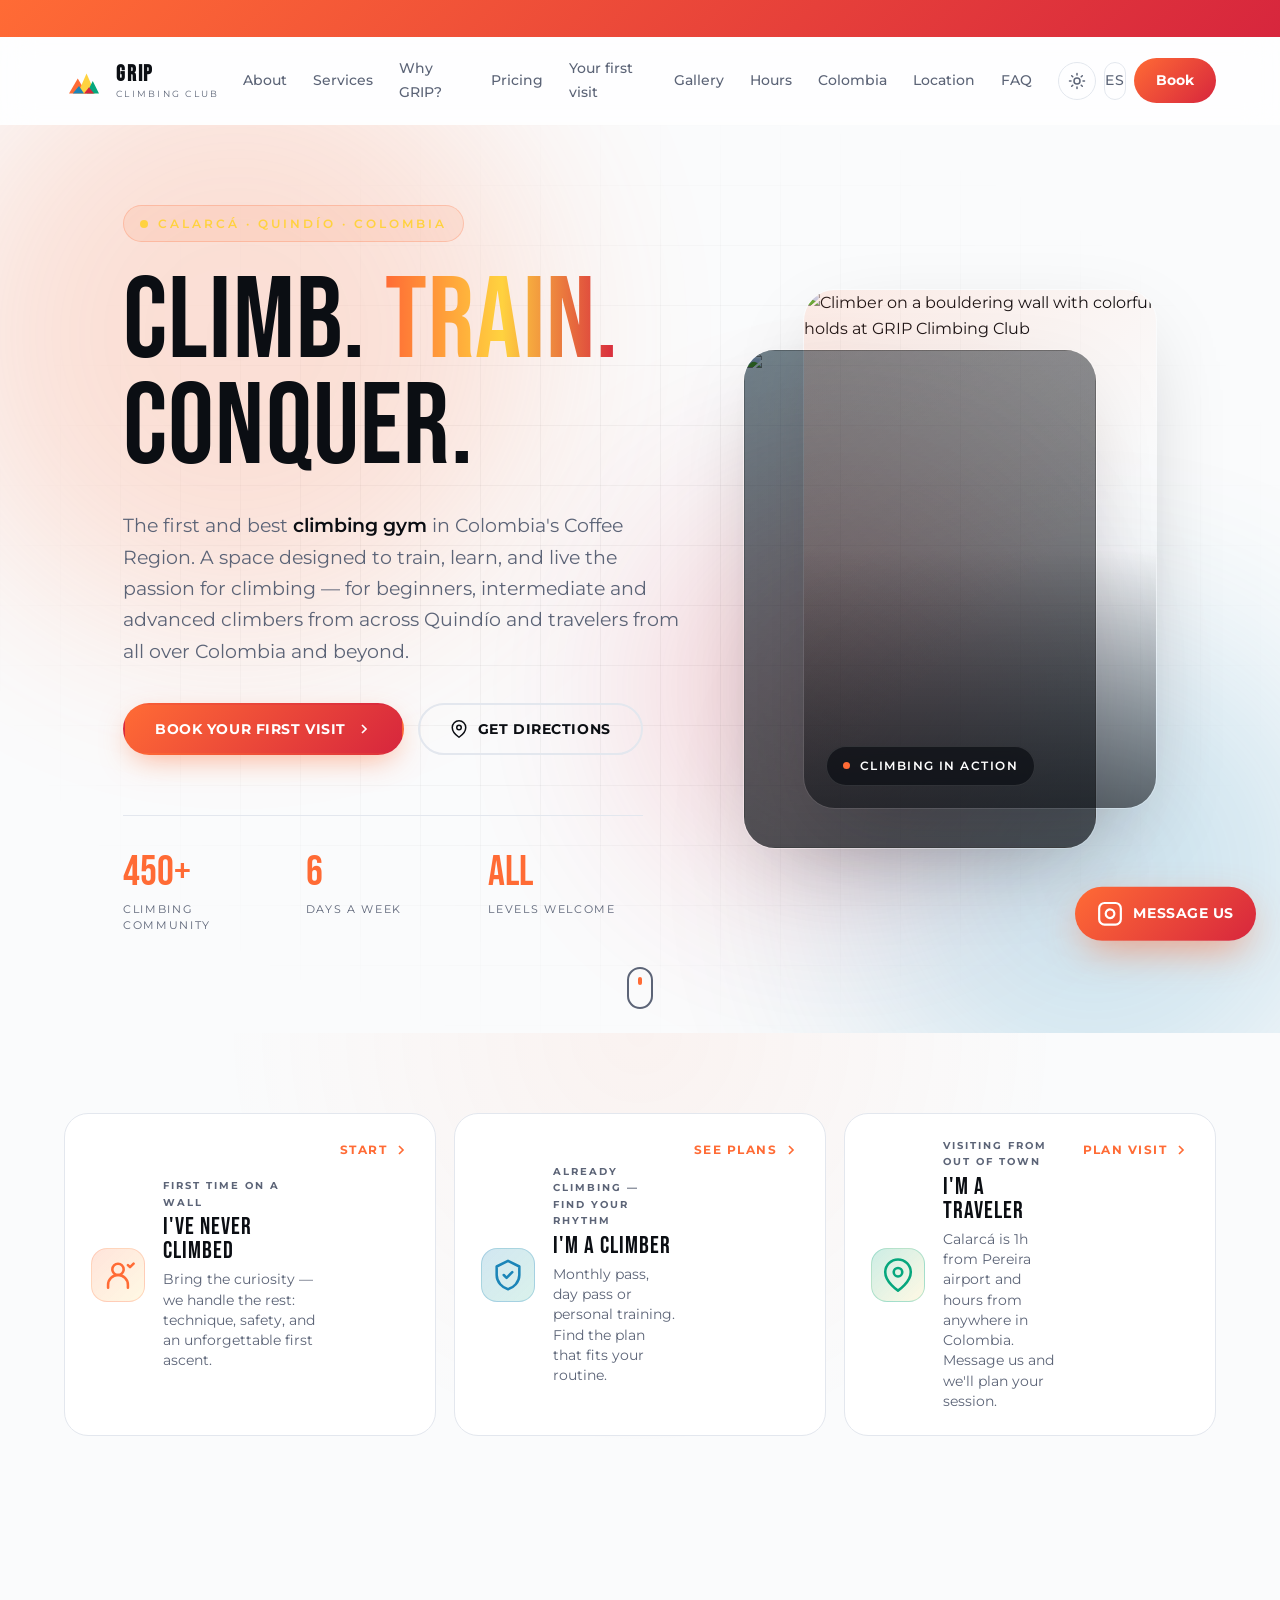
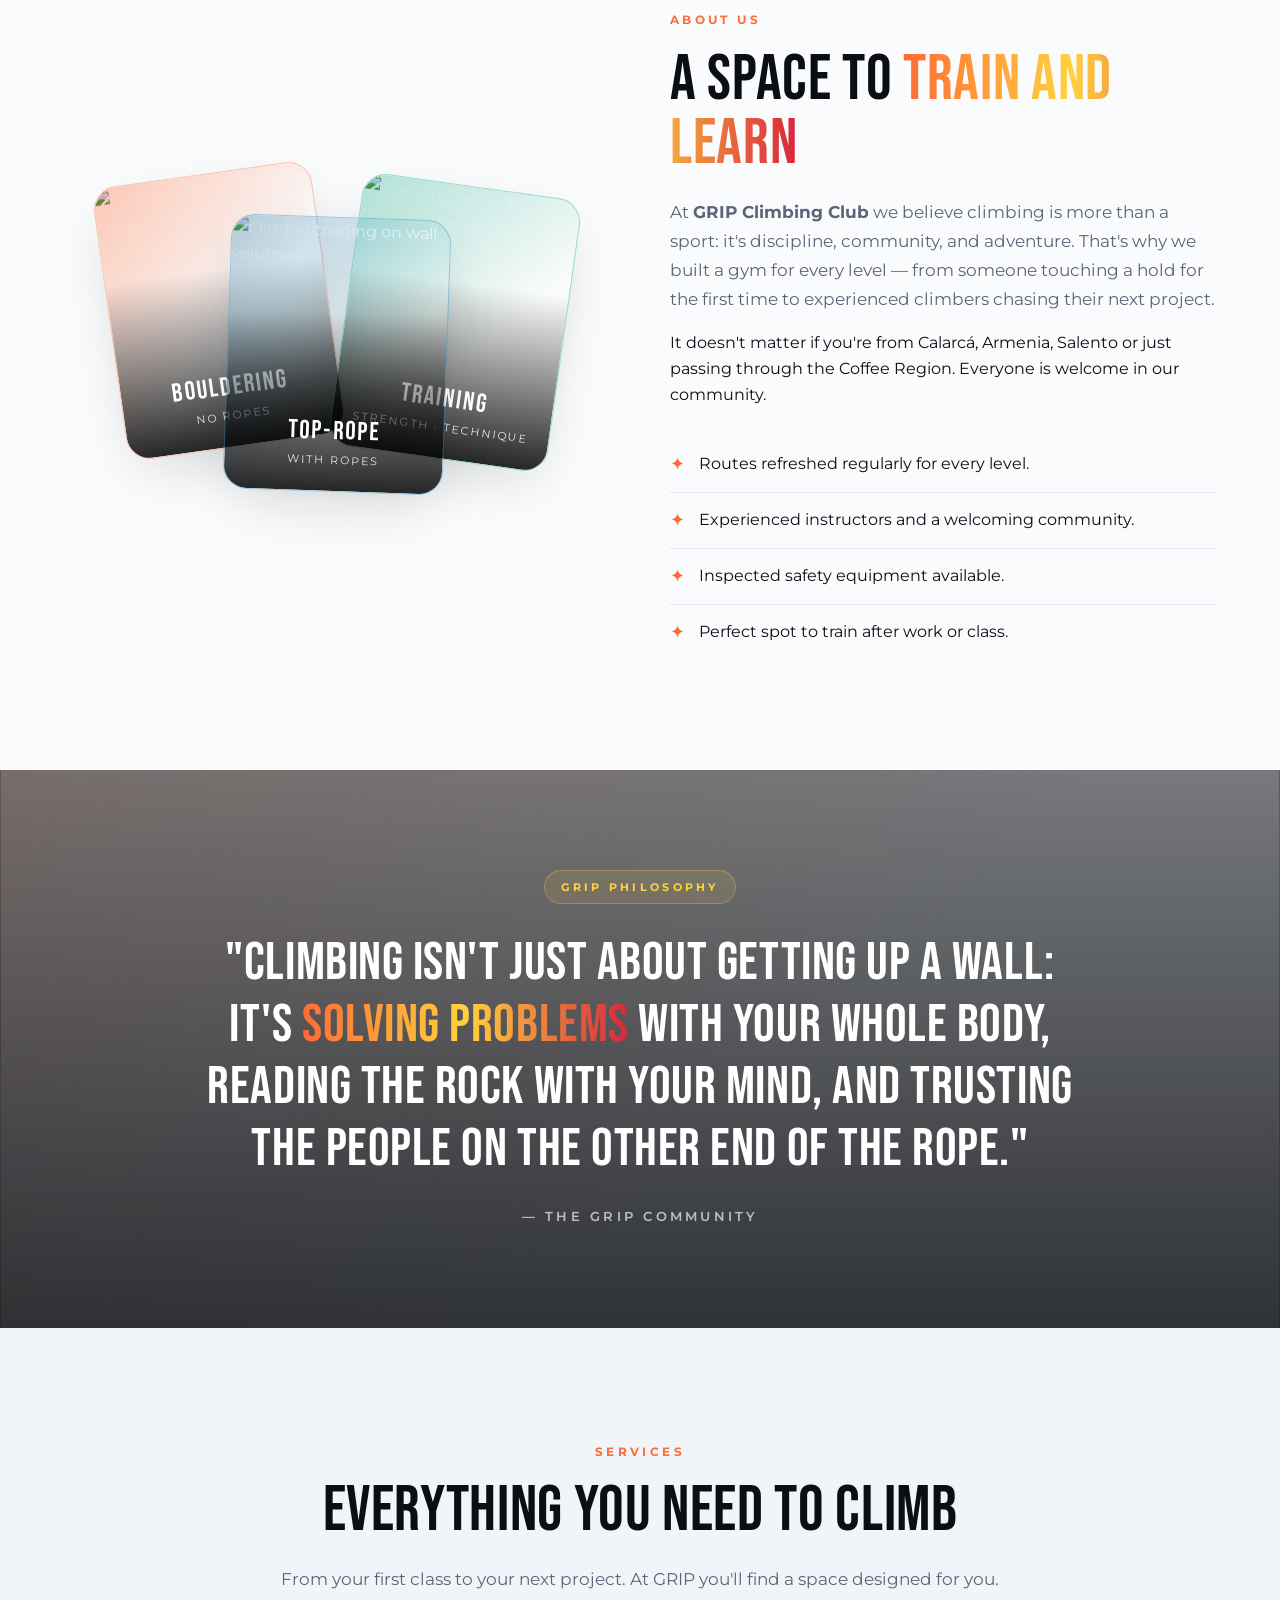
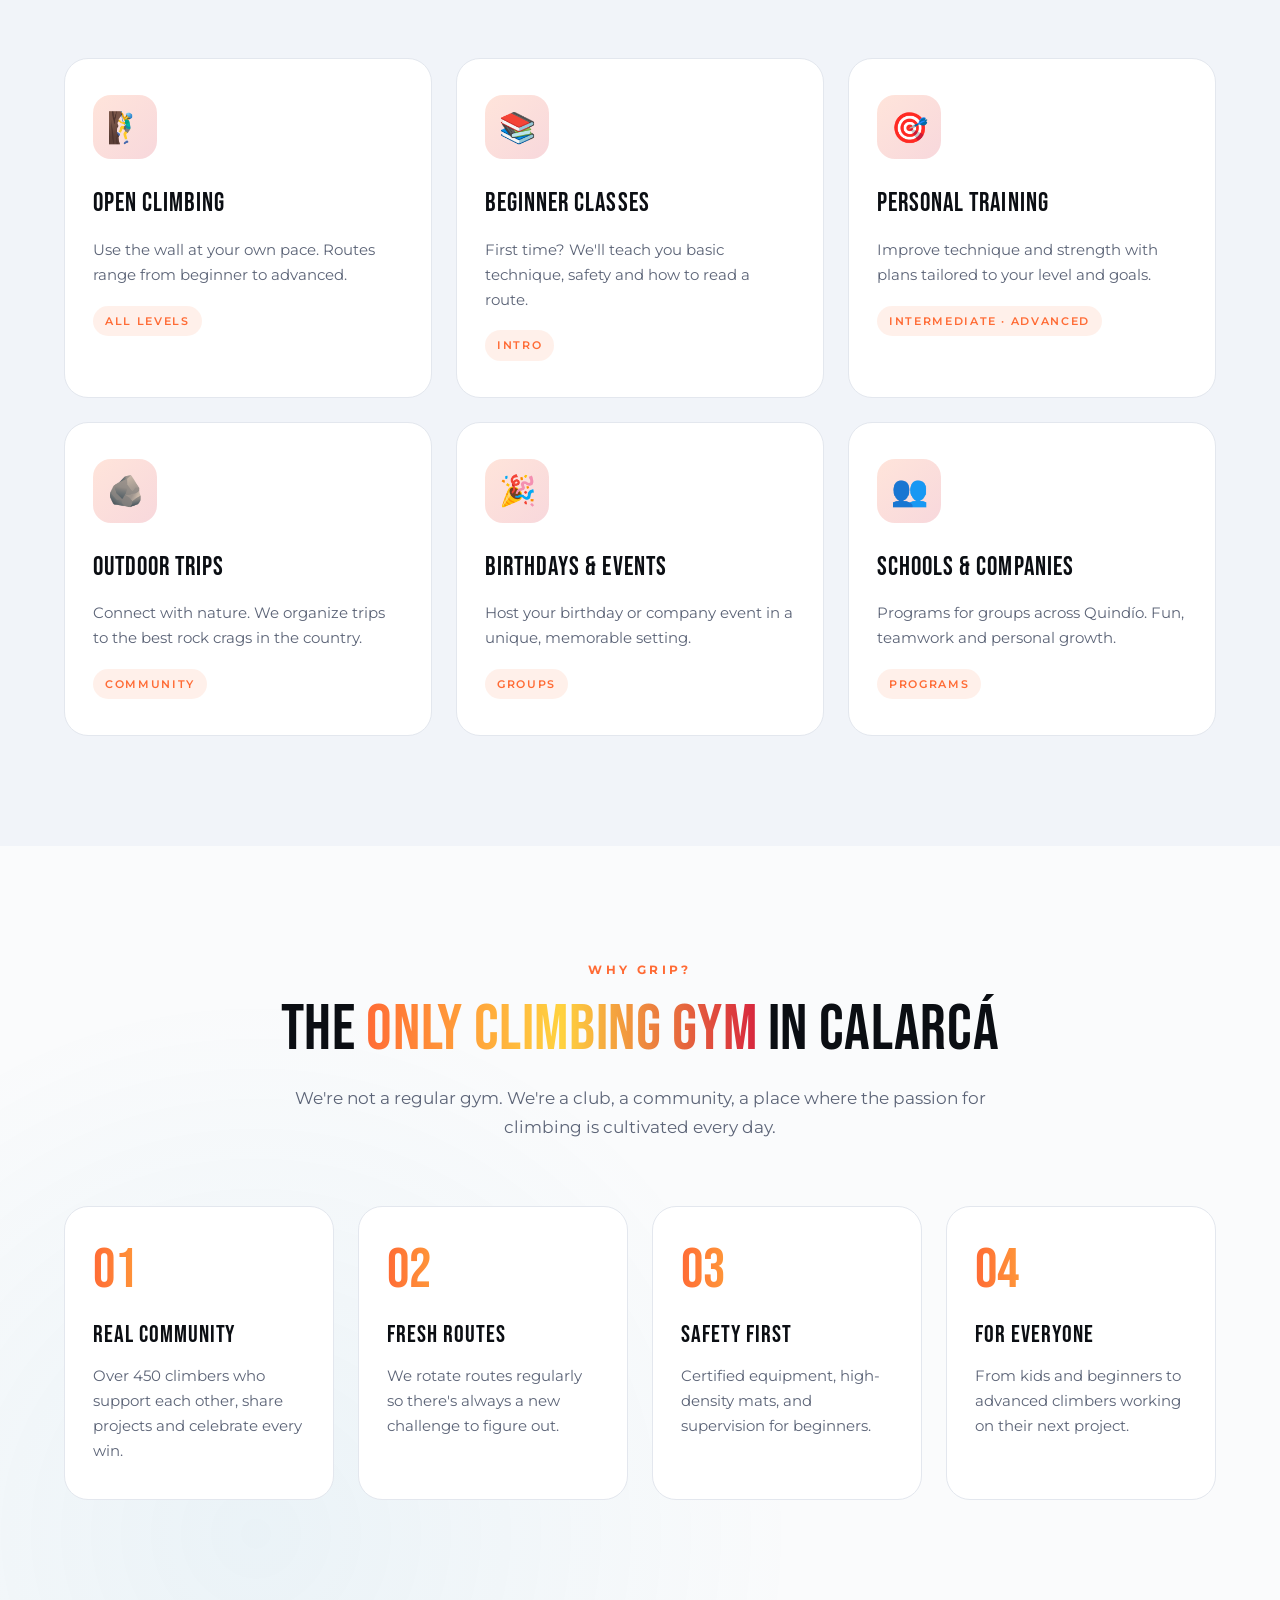
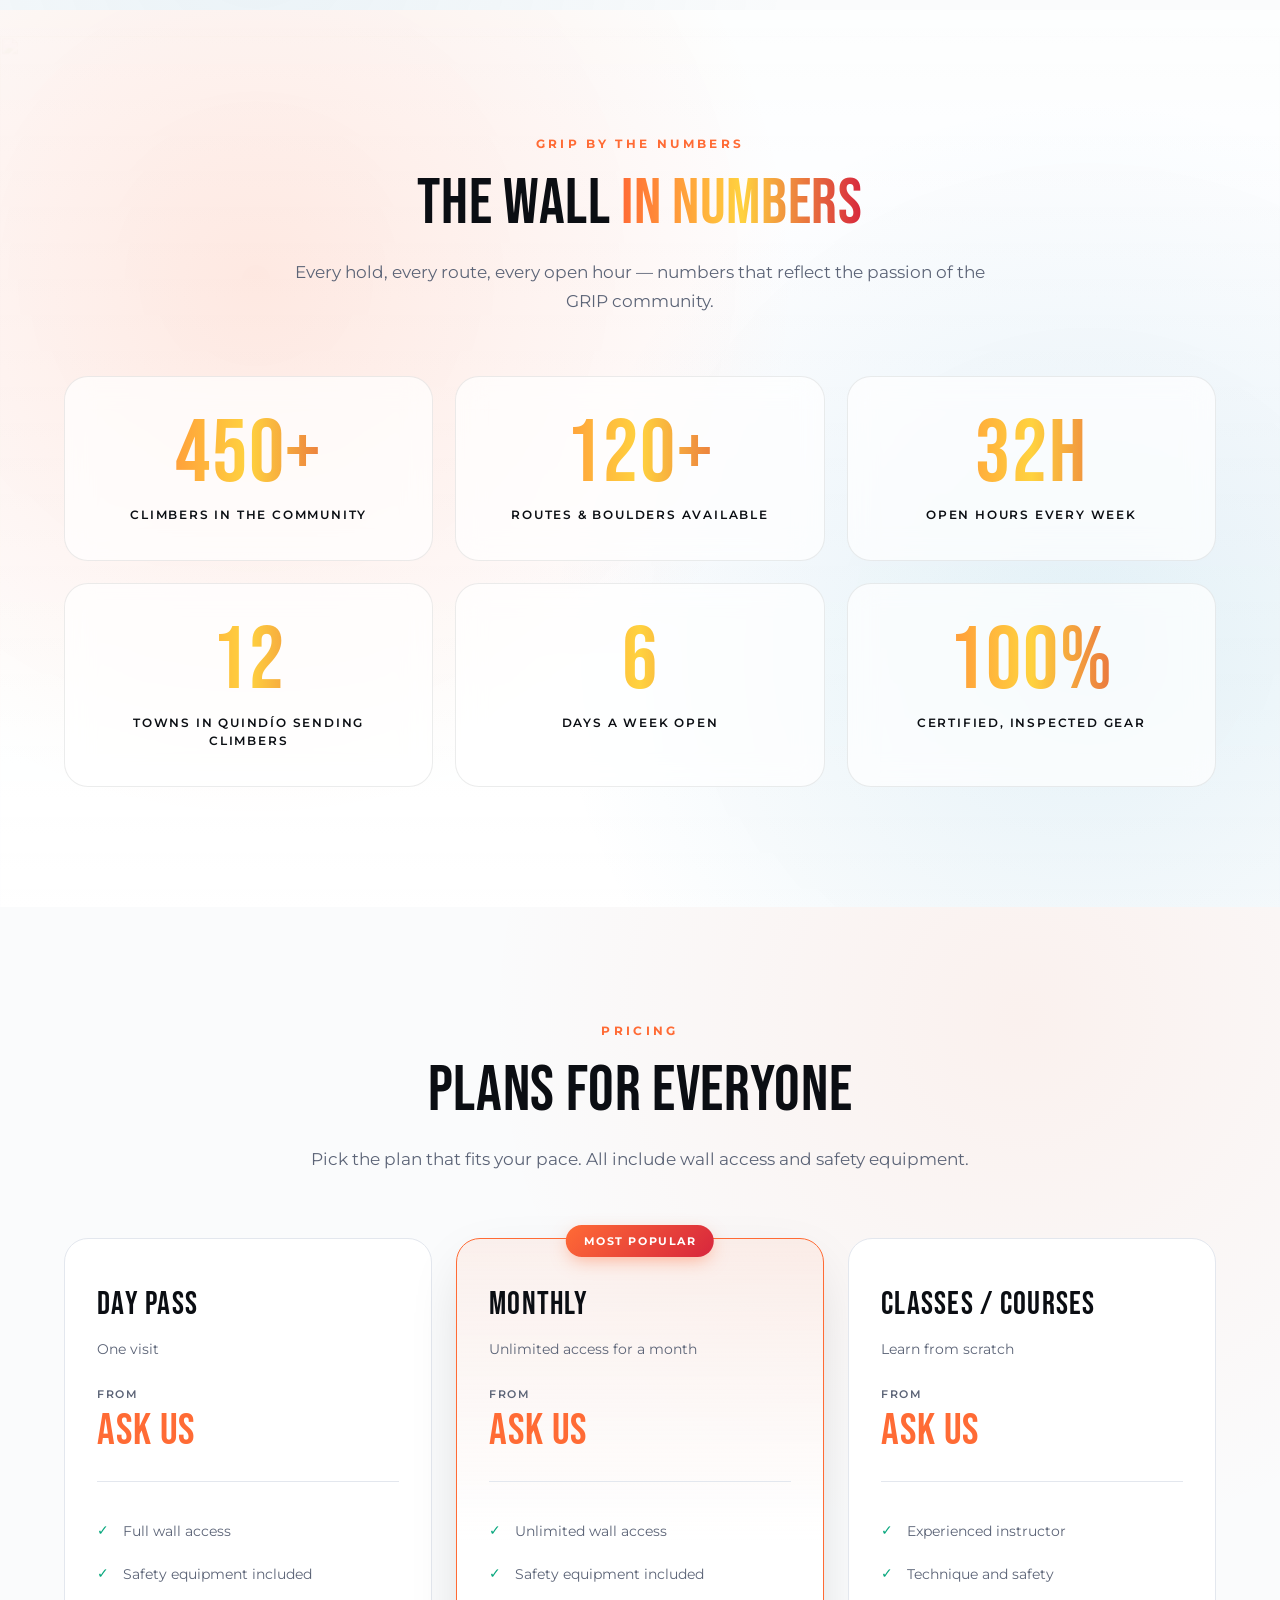
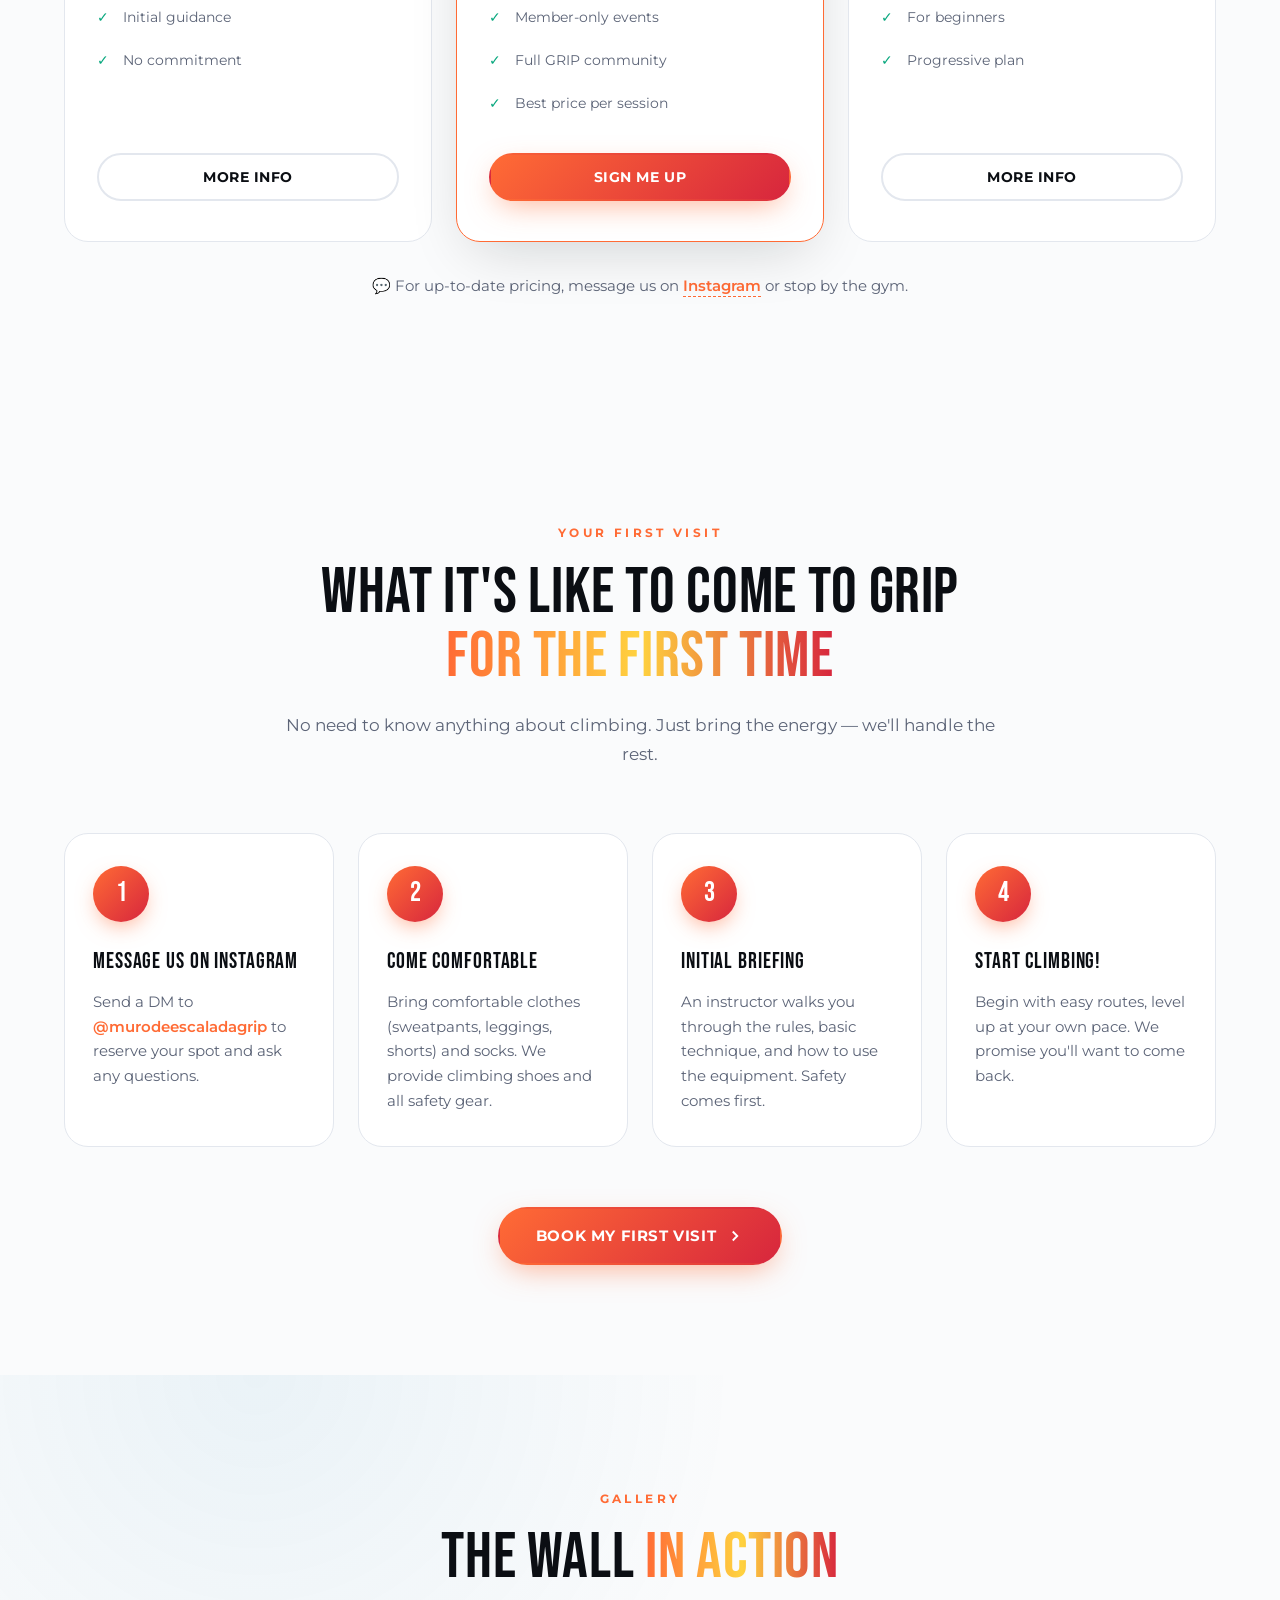
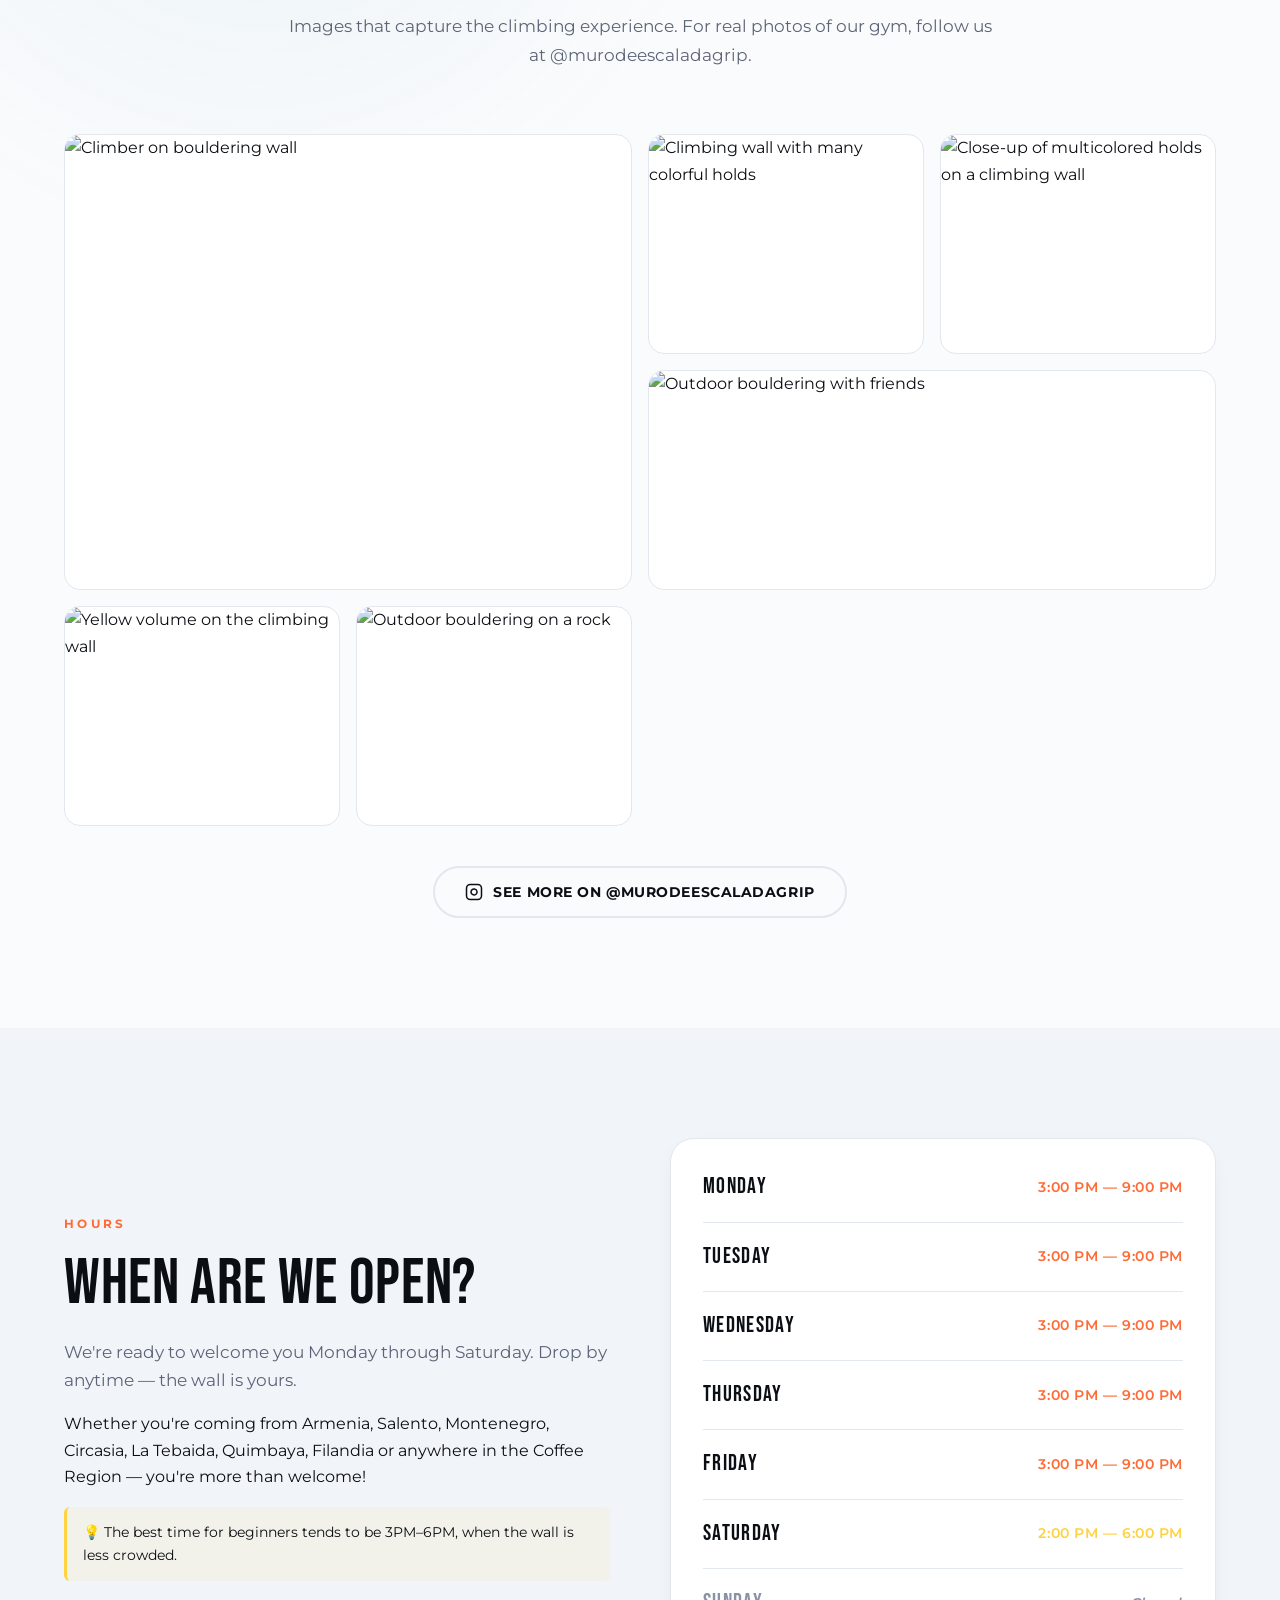
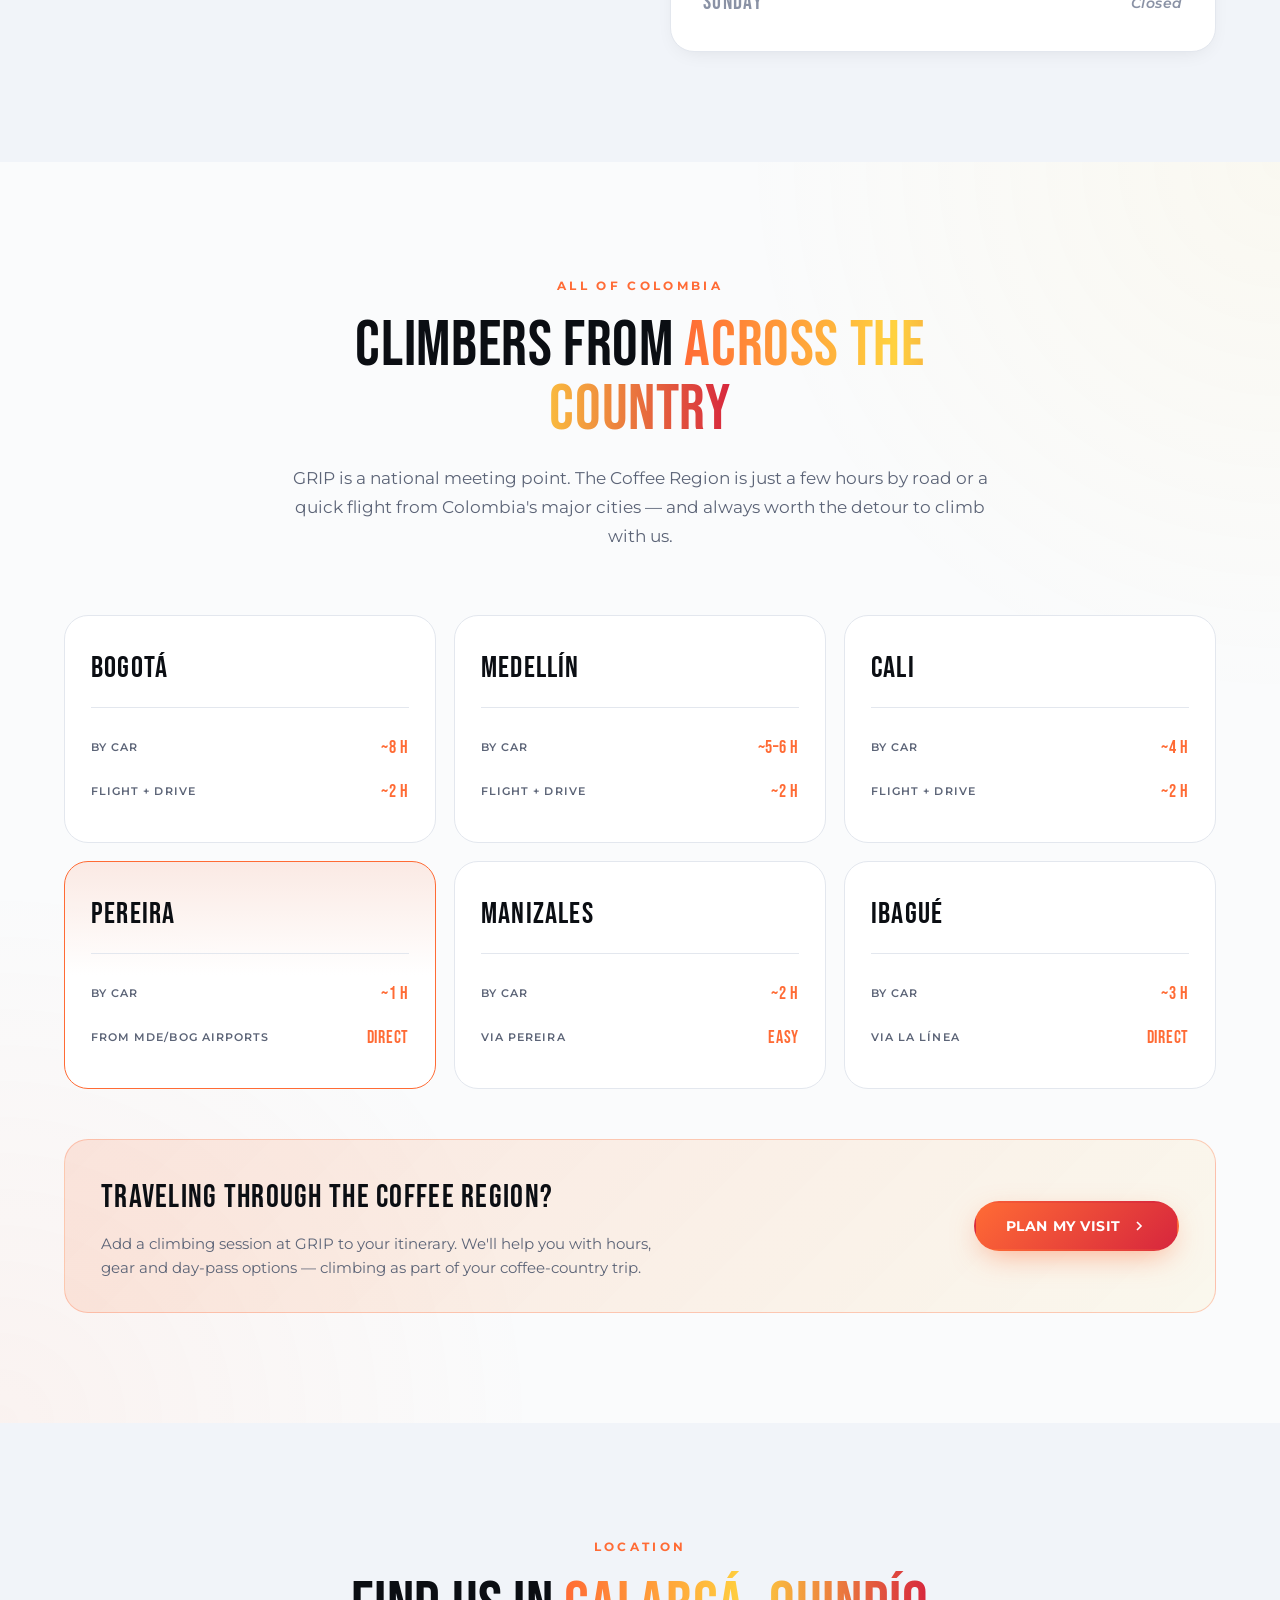
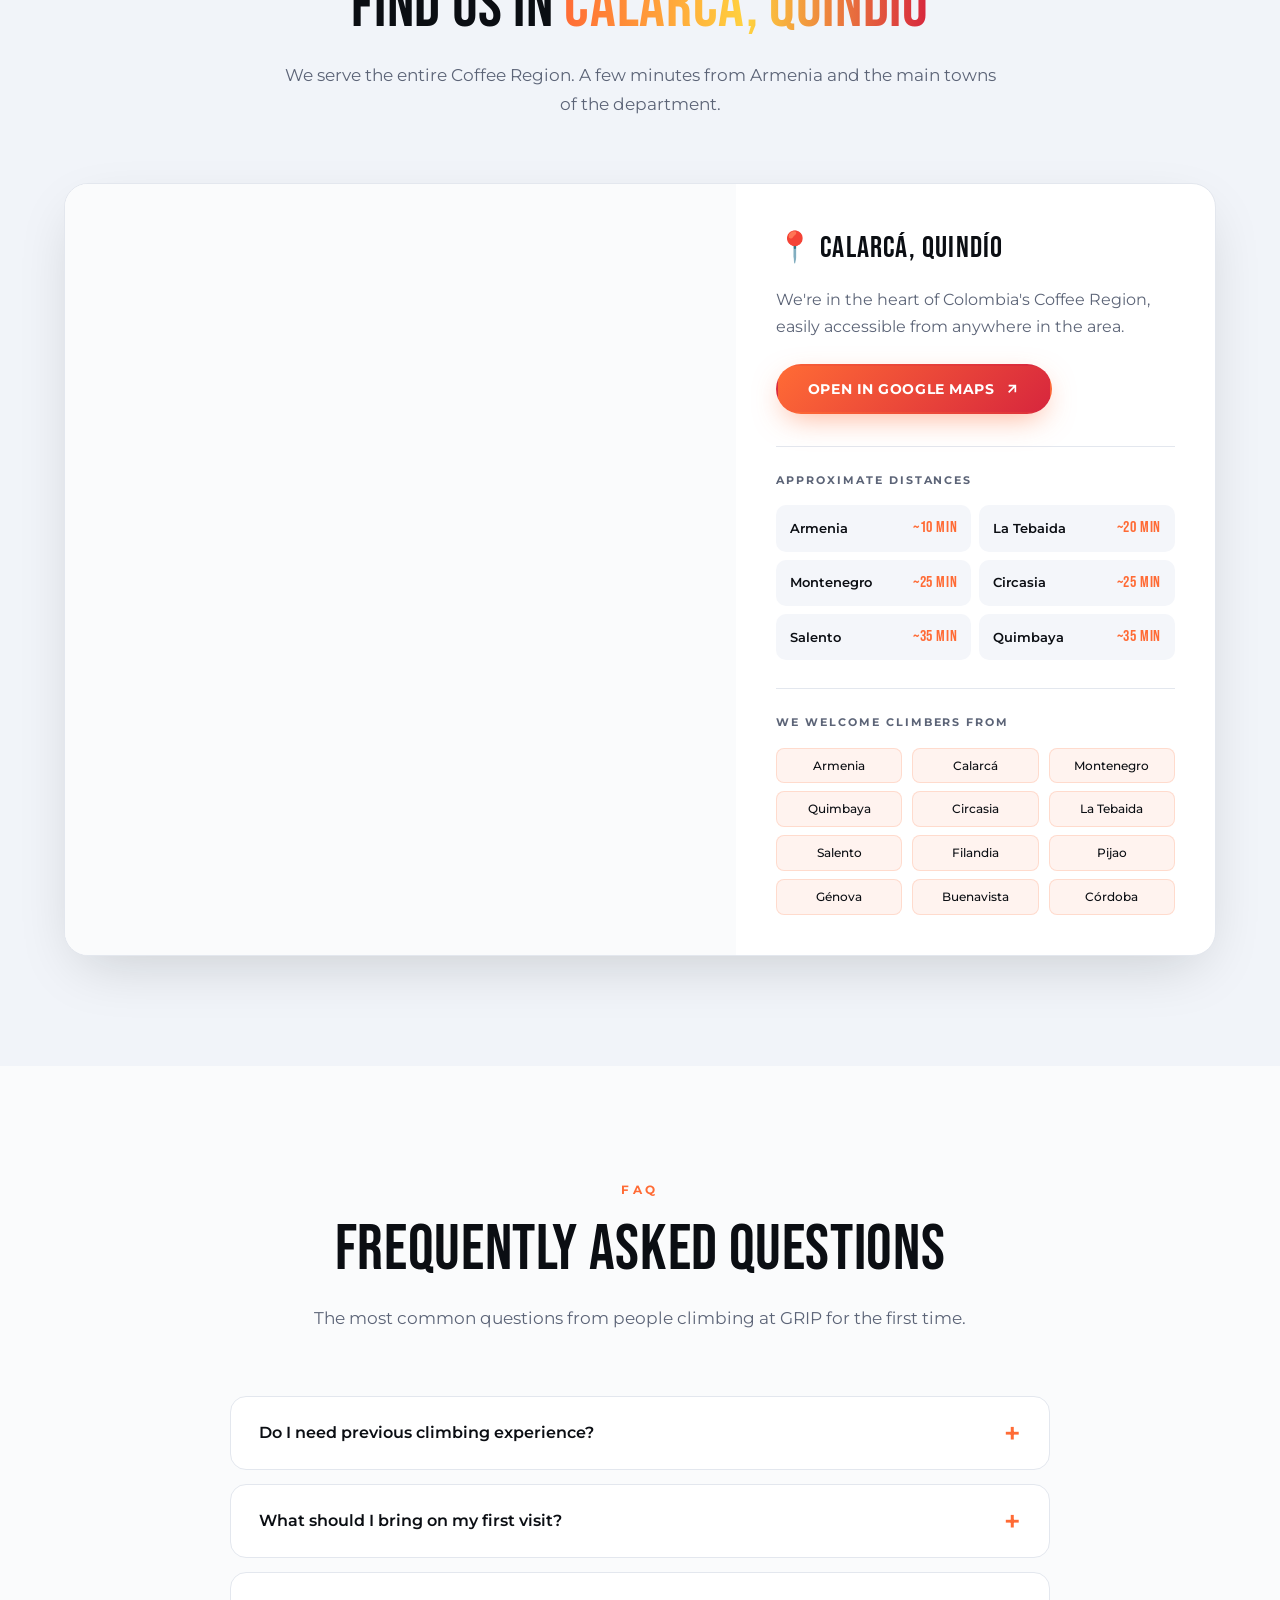
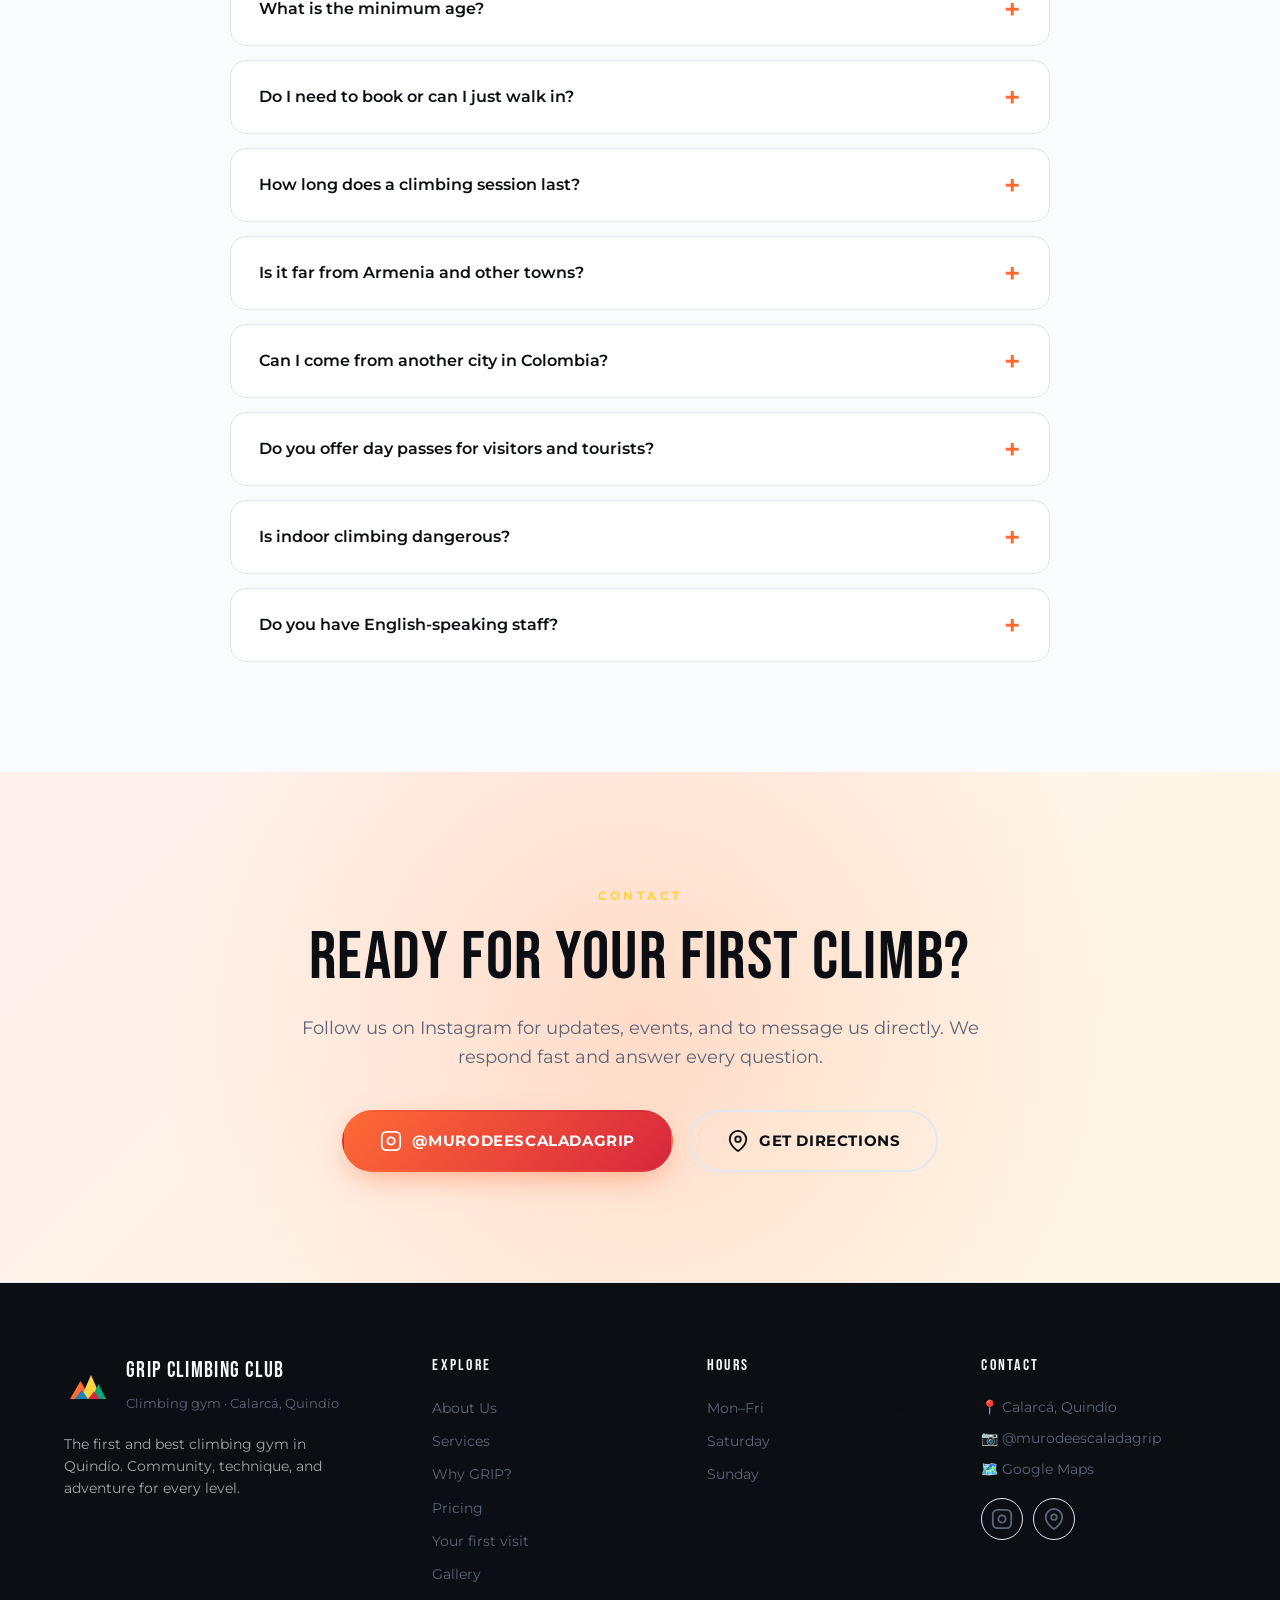
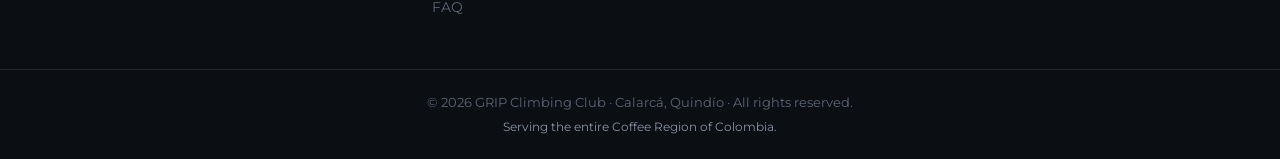
==== commit 2abe43a9: "Expand SEO to Colombia + add path-cards, parallax strips, stats showcase - SEO: meta tags, JSON-LD a" ====
--- a/en/index.html
+++ b/en/index.html
@@ -20,12 +20,13 @@
         })();
     </script>
 
-    <title>GRIP Climbing Club | Climbing Gym in Calarcá, Quindío · Coffee Region, Colombia</title>
-    <meta name="description" content="GRIP Climbing Club: the climbing gym of Calarcá, Quindío. Indoor bouldering, top-rope, beginner classes, and personal training in Colombia's Coffee Region. Welcoming locals and travelers from Armenia, Salento, Filandia and the entire Coffee Triangle.">
-    <meta name="keywords" content="climbing gym Colombia, climbing Calarcá, climbing Quindío, bouldering Colombia, indoor climbing Coffee Region, climbing gym Armenia Colombia, rock climbing Salento, climbing class Colombia, climbing for travelers Colombia, climbing gym Eje Cafetero, things to do Quindío Colombia, adventure activities Coffee Triangle">
+    <title>GRIP Climbing Club | Climbing Gym in Colombia · Calarcá, Quindío · Coffee Region</title>
+    <meta name="description" content="GRIP Climbing Club — the climbing gym of Calarcá, Quindío, in the heart of Colombia's Coffee Region. Indoor bouldering, top-rope, beginner classes, and personal training. Welcoming locals and travelers from Bogotá, Medellín, Cali, Pereira, Manizales, Armenia, and anywhere in Colombia visiting the Coffee Triangle.">
+    <meta name="keywords" content="climbing gym Colombia, climbing Colombia, climbing Calarcá, climbing Quindío, bouldering Colombia, indoor climbing Coffee Region, climbing gym Armenia Colombia, rock climbing Salento, climbing class Colombia, climbing Bogotá Colombia, climbing Medellín Colombia, climbing Cali Colombia, climbing Pereira, climbing Manizales, climbing for travelers Colombia, climbing gym Eje Cafetero, things to do Quindío Colombia, adventure activities Coffee Triangle, day pass climbing Colombia">
     <meta name="author" content="GRIP Climbing Club">
     <meta name="robots" content="index, follow, max-image-preview:large">
-    <meta name="geo.region" content="CO-QUI">
+    <meta name="geo.region" content="CO">
+    <meta name="geo.region.secondary" content="CO-QUI">
     <meta name="geo.placename" content="Calarcá, Quindío, Colombia">
     <meta name="geo.position" content="4.5239;-75.6447">
     <meta name="ICBM" content="4.5239, -75.6447">
@@ -42,8 +43,8 @@
     <meta property="og:locale" content="en_US">
     <meta property="og:locale:alternate" content="es_CO">
     <meta property="og:url" content="https://droko1982.github.io/grip-climbing-club/en/">
-    <meta property="og:title" content="GRIP Climbing Club | Climbing Gym in Calarcá, Quindío">
-    <meta property="og:description" content="Indoor climbing gym in the heart of Colombia's Coffee Region. Bouldering, top-rope, beginner classes for locals and travelers.">
+    <meta property="og:title" content="GRIP Climbing Club | Climbing Gym in Colombia · Calarcá, Quindío">
+    <meta property="og:description" content="Indoor climbing gym in the heart of Colombia's Coffee Region. Bouldering, top-rope, beginner classes. Welcoming climbers from all over Colombia.">
     <meta property="og:image" content="https://droko1982.github.io/grip-climbing-club/assets/og-image.svg">
     <meta property="og:image:width" content="1200">
     <meta property="og:image:height" content="630">
@@ -51,8 +52,8 @@
 
     <!-- Twitter -->
     <meta name="twitter:card" content="summary_large_image">
-    <meta name="twitter:title" content="GRIP Climbing Club | Climbing Gym in Calarcá, Quindío">
-    <meta name="twitter:description" content="Indoor climbing gym in the heart of Colombia's Coffee Region.">
+    <meta name="twitter:title" content="GRIP Climbing Club | Climbing Gym in Colombia · Calarcá, Quindío">
+    <meta name="twitter:description" content="Indoor climbing gym in Colombia's Coffee Region. Travelers from Bogotá, Medellín, Cali & abroad welcome.">
     <meta name="twitter:image" content="https://droko1982.github.io/grip-climbing-club/assets/og-image.svg">
 
     <!-- Icons & Manifest -->
@@ -79,8 +80,8 @@
       "@type": "SportsActivityLocation",
       "@id": "https://droko1982.github.io/grip-climbing-club/#organization",
       "name": "GRIP Climbing Club",
-      "alternateName": ["Muro de Escalada GRIP", "GRIP Calarcá"],
-      "description": "Indoor climbing gym in Calarcá, Quindío, Colombia. Bouldering, top-rope, beginner classes and personal training in the Coffee Region.",
+      "alternateName": ["Muro de Escalada GRIP", "GRIP Calarcá", "GRIP Colombia"],
+      "description": "Indoor climbing gym in Calarcá, Quindío, Colombia. Bouldering, top-rope, beginner classes and personal training in the Coffee Region. Welcoming climbers from all over Colombia — Bogotá, Medellín, Cali, Pereira, Manizales and travelers from abroad.",
       "inLanguage": ["en", "es"],
       "url": "https://droko1982.github.io/grip-climbing-club/en/",
       "image": "https://droko1982.github.io/grip-climbing-club/assets/og-image.svg",
@@ -97,6 +98,7 @@
         "longitude": -75.6447
       },
       "areaServed": [
+        { "@type": "Country", "name": "Colombia" },
         { "@type": "City", "name": "Calarcá" },
         { "@type": "City", "name": "Armenia" },
         { "@type": "City", "name": "Montenegro" },
@@ -109,7 +111,23 @@
         { "@type": "City", "name": "Génova" },
         { "@type": "City", "name": "Buenavista" },
         { "@type": "City", "name": "Córdoba" },
+        { "@type": "City", "name": "Pereira" },
+        { "@type": "City", "name": "Manizales" },
+        { "@type": "City", "name": "Bogotá" },
+        { "@type": "City", "name": "Medellín" },
+        { "@type": "City", "name": "Cali" },
+        { "@type": "City", "name": "Ibagué" },
+        { "@type": "City", "name": "Bucaramanga" },
+        { "@type": "City", "name": "Cartagena" },
+        { "@type": "City", "name": "Barranquilla" },
+        { "@type": "City", "name": "Santa Marta" },
         { "@type": "AdministrativeArea", "name": "Quindío" },
+        { "@type": "AdministrativeArea", "name": "Risaralda" },
+        { "@type": "AdministrativeArea", "name": "Caldas" },
+        { "@type": "AdministrativeArea", "name": "Valle del Cauca" },
+        { "@type": "AdministrativeArea", "name": "Tolima" },
+        { "@type": "AdministrativeArea", "name": "Antioquia" },
+        { "@type": "AdministrativeArea", "name": "Cundinamarca" },
         { "@type": "AdministrativeArea", "name": "Coffee Region, Colombia" }
       ],
       "openingHoursSpecification": [
@@ -197,6 +215,22 @@
         },
         {
           "@type": "Question",
+          "name": "Can I come from another city in Colombia?",
+          "acceptedAnswer": {
+            "@type": "Answer",
+            "text": "Absolutely. We welcome climbers from all over Colombia — Bogotá, Medellín, Cali, Pereira, Manizales, Ibagué and beyond. Calarcá is 4–5 hours by road from Bogotá, 5–6 hours from Medellín, 4 hours from Cali, and just 1 hour from Pereira International Airport. If you're planning a trip to the Coffee Region, adding a climbing session at GRIP is an unforgettable experience."
+          }
+        },
+        {
+          "@type": "Question",
+          "name": "Do you offer day passes for visitors and tourists?",
+          "acceptedAnswer": {
+            "@type": "Answer",
+            "text": "Yes. The day pass is perfect for anyone visiting Quindío who wants to climb without a long-term commitment. It includes full wall access, safety equipment and initial guidance — ideal for traveling climbers or tourists wanting to try climbing in the heart of the Coffee Region."
+          }
+        },
+        {
+          "@type": "Question",
           "name": "Is indoor climbing dangerous?",
           "acceptedAnswer": {
             "@type": "Answer",
@@ -222,16 +256,18 @@
 <!-- ===== TOP TICKER ===== -->
 <div class="ticker" aria-hidden="true">
     <div class="ticker__track">
-        <span>🧗 Calarcá, Quindío</span><span>·</span>
+        <span>🧗 Calarcá · Quindío · Colombia</span><span>·</span>
+        <span>🚀 Book your first visit</span><span>·</span>
         <span>📅 Mon–Fri 3PM–9PM · Sat 2PM–6PM</span><span>·</span>
-        <span>🏔️ All levels welcome</span><span>·</span>
+        <span>🏔️ Bouldering · Top-Rope · Training</span><span>·</span>
         <span>📷 @murodeescaladagrip</span><span>·</span>
-        <span>🌎 Coffee Region of Colombia</span><span>·</span>
-        <span>🧗 Calarcá, Quindío</span><span>·</span>
+        <span>🌎 Climbers from all over Colombia</span><span>·</span>
+        <span>🧗 Calarcá · Quindío · Colombia</span><span>·</span>
+        <span>🚀 Book your first visit</span><span>·</span>
         <span>📅 Mon–Fri 3PM–9PM · Sat 2PM–6PM</span><span>·</span>
-        <span>🏔️ All levels welcome</span><span>·</span>
+        <span>🏔️ Bouldering · Top-Rope · Training</span><span>·</span>
         <span>📷 @murodeescaladagrip</span><span>·</span>
-        <span>🌎 Coffee Region of Colombia</span><span>·</span>
+        <span>🌎 Climbers from all over Colombia</span><span>·</span>
     </div>
 </div>
 
@@ -266,6 +302,7 @@
             <a href="#primera-vez">Your first visit</a>
             <a href="#galeria">Gallery</a>
             <a href="#horarios">Hours</a>
+            <a href="#colombia">Colombia</a>
             <a href="#ubicacion">Location</a>
             <a href="#faq">FAQ</a>
             <div class="nav__tools">
@@ -295,14 +332,14 @@
         <div class="hero__content">
             <span class="hero__eyebrow">
                 <span class="dot"></span>
-                Calarcá · Quindío · Coffee Region, Colombia
+                Calarcá · Quindío · Colombia
             </span>
             <h1 class="hero__title" id="hero-title">
                 Climb. <span class="text-gradient">Train.</span><br>
                 Conquer.
             </h1>
             <p class="hero__subtitle">
-                The first and best <strong>climbing gym</strong> in Calarcá. A space designed to train, learn, and live the passion for climbing — for beginners, intermediate and advanced climbers from across Quindío and visitors to Colombia's Coffee Region.
+                The first and best <strong>climbing gym</strong> in Colombia's Coffee Region. A space designed to train, learn, and live the passion for climbing — for beginners, intermediate and advanced climbers from across Quindío and travelers from all over Colombia and beyond.
             </p>
             <div class="hero__cta">
                 <a href="#primera-vez" class="btn btn--primary">
@@ -361,6 +398,68 @@
     <a href="#sobre" class="hero__scroll" aria-label="Scroll down">
         <span></span>
     </a>
+</section>
+
+<!-- ===== PATH CARDS ===== -->
+<section class="section section--paths" id="caminos" aria-label="Are you new or already climbing?">
+    <div class="container">
+        <div class="paths">
+            <a href="#primera-vez" class="path path--new">
+                <div class="path__icon" aria-hidden="true">
+                    <svg viewBox="0 0 24 24" width="34" height="34" fill="none" stroke="currentColor" stroke-width="1.8" stroke-linecap="round" stroke-linejoin="round">
+                        <circle cx="12" cy="8" r="4"/>
+                        <path d="M5 21v-2a7 7 0 0 1 14 0v2"/>
+                        <path d="M19 5l1.5 1.5L23 4"/>
+                    </svg>
+                </div>
+                <div class="path__body">
+                    <span class="path__eyebrow">First time on a wall</span>
+                    <h3>I've never climbed</h3>
+                    <p>Bring the curiosity — we handle the rest: technique, safety, and an unforgettable first ascent.</p>
+                </div>
+                <span class="path__cta" aria-hidden="true">
+                    Start
+                    <svg width="16" height="16" viewBox="0 0 24 24" fill="none" stroke="currentColor" stroke-width="2.5"><polyline points="9 18 15 12 9 6"/></svg>
+                </span>
+            </a>
+
+            <a href="#precios" class="path path--member">
+                <div class="path__icon" aria-hidden="true">
+                    <svg viewBox="0 0 24 24" width="34" height="34" fill="none" stroke="currentColor" stroke-width="1.8" stroke-linecap="round" stroke-linejoin="round">
+                        <path d="M12 2 L4 6 v6 c0 5 4 9 8 10 4-1 8-5 8-10 V6 Z"/>
+                        <path d="M9 12 l2 2 4-4"/>
+                    </svg>
+                </div>
+                <div class="path__body">
+                    <span class="path__eyebrow">Already climbing — find your rhythm</span>
+                    <h3>I'm a climber</h3>
+                    <p>Monthly pass, day pass or personal training. Find the plan that fits your routine.</p>
+                </div>
+                <span class="path__cta" aria-hidden="true">
+                    See plans
+                    <svg width="16" height="16" viewBox="0 0 24 24" fill="none" stroke="currentColor" stroke-width="2.5"><polyline points="9 18 15 12 9 6"/></svg>
+                </span>
+            </a>
+
+            <a href="https://www.instagram.com/murodeescaladagrip" target="_blank" rel="noopener" class="path path--visit">
+                <div class="path__icon" aria-hidden="true">
+                    <svg viewBox="0 0 24 24" width="34" height="34" fill="none" stroke="currentColor" stroke-width="1.8" stroke-linecap="round" stroke-linejoin="round">
+                        <path d="M21 10c0 7-9 13-9 13s-9-6-9-13a9 9 0 0 1 18 0z"/>
+                        <circle cx="12" cy="10" r="3"/>
+                    </svg>
+                </div>
+                <div class="path__body">
+                    <span class="path__eyebrow">Visiting from out of town</span>
+                    <h3>I'm a traveler</h3>
+                    <p>Calarcá is 1h from Pereira airport and hours from anywhere in Colombia. Message us and we'll plan your session.</p>
+                </div>
+                <span class="path__cta" aria-hidden="true">
+                    Plan visit
+                    <svg width="16" height="16" viewBox="0 0 24 24" fill="none" stroke="currentColor" stroke-width="2.5"><polyline points="9 18 15 12 9 6"/></svg>
+                </span>
+            </a>
+        </div>
+    </div>
 </section>
 
 <!-- ===== ABOUT ===== -->
@@ -421,6 +520,29 @@
     </div>
 </section>
 
+<!-- ===== PARALLAX STRIP ===== -->
+<section class="parallax-strip" aria-label="Climbing as a philosophy">
+    <div class="parallax-strip__bg" aria-hidden="true">
+        <img src="https://images.unsplash.com/photo-1522163182402-834f871fd851?w=2000&q=80&auto=format&fit=crop"
+             srcset="https://images.unsplash.com/photo-1522163182402-834f871fd851?w=900&q=70&auto=format&fit=crop 900w,
+                     https://images.unsplash.com/photo-1522163182402-834f871fd851?w=1400&q=75&auto=format&fit=crop 1400w,
+                     https://images.unsplash.com/photo-1522163182402-834f871fd851?w=2000&q=80&auto=format&fit=crop 2000w"
+             sizes="100vw"
+             alt=""
+             loading="lazy"
+             decoding="async"
+             width="2000" height="1200">
+    </div>
+    <div class="parallax-strip__overlay" aria-hidden="true"></div>
+    <div class="container parallax-strip__content">
+        <span class="parallax-strip__eyebrow">GRIP Philosophy</span>
+        <blockquote class="parallax-strip__quote">
+            "Climbing isn't just about getting up a wall: it's <span class="text-gradient">solving problems</span> with your whole body, reading the rock with your mind, and trusting the people on the other end of the rope."
+        </blockquote>
+        <p class="parallax-strip__attr">— The GRIP community</p>
+    </div>
+</section>
+
 <!-- ===== SERVICES ===== -->
 <section class="section section--dark" id="servicios" aria-labelledby="servicios-title">
     <div class="container">
@@ -501,6 +623,57 @@
                 <h3>For everyone</h3>
                 <p>From kids and beginners to advanced climbers working on their next project.</p>
             </article>
+        </div>
+    </div>
+</section>
+
+<!-- ===== STATS SHOWCASE ===== -->
+<section class="stats-showcase" aria-labelledby="stats-title">
+    <div class="stats-showcase__bg" aria-hidden="true">
+        <img src="https://images.unsplash.com/photo-1564769662533-4f00a87b4056?w=2000&q=75&auto=format&fit=crop"
+             srcset="https://images.unsplash.com/photo-1564769662533-4f00a87b4056?w=900&q=65&auto=format&fit=crop 900w,
+                     https://images.unsplash.com/photo-1564769662533-4f00a87b4056?w=1400&q=70&auto=format&fit=crop 1400w,
+                     https://images.unsplash.com/photo-1564769662533-4f00a87b4056?w=2000&q=75&auto=format&fit=crop 2000w"
+             sizes="100vw"
+             alt=""
+             loading="lazy"
+             decoding="async"
+             width="2000" height="1200">
+    </div>
+    <div class="stats-showcase__overlay" aria-hidden="true"></div>
+    <div class="container stats-showcase__inner">
+        <div class="stats-showcase__head">
+            <span class="section__eyebrow">GRIP by the numbers</span>
+            <h2 class="section__title" id="stats-title">
+                The wall <span class="text-gradient">in numbers</span>
+            </h2>
+            <p class="section__lead">Every hold, every route, every open hour — numbers that reflect the passion of the GRIP community.</p>
+        </div>
+        <div class="stats-showcase__grid">
+            <div class="stat-big">
+                <strong data-counter="450" data-suffix="+">0</strong>
+                <span class="stat-big__label">Climbers in the community</span>
+            </div>
+            <div class="stat-big">
+                <strong data-counter="120" data-suffix="+">0</strong>
+                <span class="stat-big__label">Routes & boulders available</span>
+            </div>
+            <div class="stat-big">
+                <strong data-counter="32" data-suffix="h">0</strong>
+                <span class="stat-big__label">Open hours every week</span>
+            </div>
+            <div class="stat-big">
+                <strong data-counter="12" data-suffix="">0</strong>
+                <span class="stat-big__label">Towns in Quindío sending climbers</span>
+            </div>
+            <div class="stat-big">
+                <strong data-counter="6" data-suffix="">0</strong>
+                <span class="stat-big__label">Days a week open</span>
+            </div>
+            <div class="stat-big">
+                <strong data-counter="100" data-suffix="%">0</strong>
+                <span class="stat-big__label">Certified, inspected gear</span>
+            </div>
         </div>
     </div>
 </section>
@@ -764,6 +937,63 @@
     </div>
 </section>
 
+<!-- ===== COLOMBIA REACH ===== -->
+<section class="section section--colombia" id="colombia" aria-labelledby="colombia-title">
+    <div class="container">
+        <div class="section__head">
+            <span class="section__eyebrow">All of Colombia</span>
+            <h2 class="section__title" id="colombia-title">
+                Climbers from <span class="text-gradient">across the country</span>
+            </h2>
+            <p class="section__lead">GRIP is a national meeting point. The Coffee Region is just a few hours by road or a quick flight from Colombia's major cities — and always worth the detour to climb with us.</p>
+        </div>
+
+        <div class="colombia-grid">
+            <article class="colombia-card">
+                <div class="colombia-card__city">Bogotá</div>
+                <div class="colombia-card__meta"><span>By car</span><strong>~8 h</strong></div>
+                <div class="colombia-card__meta"><span>Flight + drive</span><strong>~2 h</strong></div>
+            </article>
+            <article class="colombia-card">
+                <div class="colombia-card__city">Medellín</div>
+                <div class="colombia-card__meta"><span>By car</span><strong>~5–6 h</strong></div>
+                <div class="colombia-card__meta"><span>Flight + drive</span><strong>~2 h</strong></div>
+            </article>
+            <article class="colombia-card">
+                <div class="colombia-card__city">Cali</div>
+                <div class="colombia-card__meta"><span>By car</span><strong>~4 h</strong></div>
+                <div class="colombia-card__meta"><span>Flight + drive</span><strong>~2 h</strong></div>
+            </article>
+            <article class="colombia-card colombia-card--highlight">
+                <div class="colombia-card__city">Pereira</div>
+                <div class="colombia-card__meta"><span>By car</span><strong>~1 h</strong></div>
+                <div class="colombia-card__meta"><span>From MDE/BOG airports</span><strong>direct</strong></div>
+            </article>
+            <article class="colombia-card">
+                <div class="colombia-card__city">Manizales</div>
+                <div class="colombia-card__meta"><span>By car</span><strong>~2 h</strong></div>
+                <div class="colombia-card__meta"><span>Via Pereira</span><strong>easy</strong></div>
+            </article>
+            <article class="colombia-card">
+                <div class="colombia-card__city">Ibagué</div>
+                <div class="colombia-card__meta"><span>By car</span><strong>~3 h</strong></div>
+                <div class="colombia-card__meta"><span>Via La Línea</span><strong>direct</strong></div>
+            </article>
+        </div>
+
+        <div class="colombia-banner">
+            <div class="colombia-banner__text">
+                <h3>Traveling through the Coffee Region?</h3>
+                <p>Add a climbing session at GRIP to your itinerary. We'll help you with hours, gear and day-pass options — climbing as part of your coffee-country trip.</p>
+            </div>
+            <a href="https://www.instagram.com/murodeescaladagrip" target="_blank" rel="noopener" class="btn btn--primary">
+                Plan my visit
+                <svg width="16" height="16" viewBox="0 0 24 24" fill="none" stroke="currentColor" stroke-width="2.5"><polyline points="9 18 15 12 9 6"/></svg>
+            </a>
+        </div>
+    </div>
+</section>
+
 <!-- ===== LOCATION ===== -->
 <section class="section section--location" id="ubicacion" aria-labelledby="ubicacion-title">
     <div class="container">
@@ -866,6 +1096,18 @@
                 <summary>Is it far from Armenia and other towns?</summary>
                 <div class="faq__body">
                     <p>Calarcá is just <strong>10 minutes from Armenia</strong> and well-connected to the rest of Quindío. We welcome climbers from Armenia, Salento, Montenegro, La Tebaida, Circasia, Quimbaya, Filandia and the entire Coffee Region.</p>
+                </div>
+            </details>
+            <details class="faq__item">
+                <summary>Can I come from another city in Colombia?</summary>
+                <div class="faq__body">
+                    <p>Absolutely. We welcome climbers from <strong>all over Colombia</strong> — Bogotá, Medellín, Cali, Pereira, Manizales, Ibagué and beyond. Calarcá is 4–5 hours by road from Bogotá, 5–6 hours from Medellín, 4 hours from Cali, and just <strong>1 hour from Pereira International Airport</strong>. If you're planning a trip to the Coffee Region, adding a climbing session at GRIP is an unforgettable experience.</p>
+                </div>
+            </details>
+            <details class="faq__item">
+                <summary>Do you offer day passes for visitors and tourists?</summary>
+                <div class="faq__body">
+                    <p>Yes. The day pass is perfect for anyone visiting Quindío who wants to climb without a long-term commitment. It includes <strong>full wall access, safety equipment and initial guidance</strong> — ideal for traveling climbers or tourists wanting to try climbing in the heart of the Coffee Region.</p>
                 </div>
             </details>
             <details class="faq__item">
@@ -983,6 +1225,18 @@
     <span>Message us</span>
 </a>
 
+<!-- Mobile sticky bottom bar -->
+<div class="bottom-bar" id="bottomBar" aria-hidden="true">
+    <a href="#primera-vez" class="bottom-bar__btn bottom-bar__btn--ghost">
+        <svg width="18" height="18" viewBox="0 0 24 24" fill="none" stroke="currentColor" stroke-width="2"><circle cx="12" cy="8" r="4"/><path d="M5 21v-2a7 7 0 0 1 14 0v2"/></svg>
+        First visit
+    </a>
+    <a href="https://www.instagram.com/murodeescaladagrip" target="_blank" rel="noopener" class="bottom-bar__btn bottom-bar__btn--primary">
+        <svg width="18" height="18" viewBox="0 0 24 24" fill="none" stroke="currentColor" stroke-width="2"><rect x="2" y="2" width="20" height="20" rx="5"/><path d="M16 11.37A4 4 0 1 1 12.63 8 4 4 0 0 1 16 11.37z"/><line x1="17.5" y1="6.5" x2="17.51" y2="6.5"/></svg>
+        Book
+    </a>
+</div>
+
 <script src="../script.js" defer></script>
 </body>
 </html>
--- a/styles.css
+++ b/styles.css
@@ -1510,6 +1510,399 @@
     transform: none;
 }
 
+/* ===== Path Cards ===== */
+.section--paths {
+    padding: 80px 0 60px;
+    background:
+        radial-gradient(700px circle at 50% 0%, rgba(255,107,53,.06), transparent 60%),
+        var(--bg);
+}
+.paths {
+    display: grid;
+    grid-template-columns: repeat(3, 1fr);
+    gap: 18px;
+}
+.path {
+    display: flex;
+    align-items: center;
+    gap: 18px;
+    padding: 24px 26px;
+    background: var(--bg-card);
+    border: 1px solid var(--line);
+    border-radius: var(--radius-lg);
+    transition: transform .35s var(--ease-out), border-color .3s var(--ease), box-shadow .35s var(--ease);
+    position: relative;
+    overflow: hidden;
+}
+.path::before {
+    content: '';
+    position: absolute;
+    inset: 0 0 auto 0;
+    height: 3px;
+    background: var(--gradient);
+    transform: scaleX(0);
+    transform-origin: left;
+    transition: transform .4s var(--ease);
+}
+.path:hover,
+.path:focus-visible {
+    transform: translateY(-4px);
+    border-color: var(--orange);
+    box-shadow: var(--shadow);
+}
+.path:hover::before { transform: scaleX(1); }
+
+.path__icon {
+    width: 54px;
+    height: 54px;
+    flex-shrink: 0;
+    border-radius: 16px;
+    display: flex;
+    align-items: center;
+    justify-content: center;
+    background: linear-gradient(135deg, rgba(255,107,53,.18), rgba(255,210,63,.14));
+    color: var(--orange);
+    border: 1px solid rgba(255,107,53,.22);
+}
+.path--member .path__icon {
+    background: linear-gradient(135deg, rgba(27,133,184,.2), rgba(6,167,125,.15));
+    color: var(--blue);
+    border-color: rgba(27,133,184,.25);
+}
+.path--visit .path__icon {
+    background: linear-gradient(135deg, rgba(6,167,125,.2), rgba(255,210,63,.14));
+    color: var(--green);
+    border-color: rgba(6,167,125,.25);
+}
+.path__body { flex: 1; min-width: 0; }
+.path__eyebrow {
+    display: block;
+    font-size: 10px;
+    letter-spacing: .2em;
+    text-transform: uppercase;
+    color: var(--muted);
+    margin-bottom: 4px;
+    font-weight: 700;
+}
+.path__body h3 {
+    font-family: var(--font-display);
+    font-size: 24px;
+    letter-spacing: .04em;
+    margin-bottom: 6px;
+    font-weight: 400;
+    line-height: 1;
+}
+.path__body p {
+    font-size: 13.5px;
+    color: var(--muted);
+    line-height: 1.5;
+}
+.path__cta {
+    display: inline-flex;
+    align-items: center;
+    gap: 6px;
+    font-size: 12px;
+    font-weight: 700;
+    text-transform: uppercase;
+    letter-spacing: .12em;
+    color: var(--orange);
+    flex-shrink: 0;
+    align-self: flex-start;
+    padding-top: 2px;
+}
+.path:hover .path__cta svg { transform: translateX(3px); }
+.path__cta svg { transition: transform .25s var(--ease); }
+
+/* ===== Parallax Strip ===== */
+.parallax-strip {
+    position: relative;
+    min-height: 520px;
+    display: flex;
+    align-items: center;
+    justify-content: center;
+    overflow: hidden;
+    isolation: isolate;
+    padding: 100px 0;
+}
+.parallax-strip__bg {
+    position: absolute;
+    inset: -10% 0 -10% 0;
+    z-index: -2;
+    will-change: transform;
+}
+.parallax-strip__bg img {
+    width: 100%;
+    height: 100%;
+    object-fit: cover;
+    object-position: center 30%;
+}
+.parallax-strip__overlay {
+    position: absolute;
+    inset: 0;
+    z-index: -1;
+    background:
+        linear-gradient(180deg, rgba(11,14,19,.55), rgba(11,14,19,.85)),
+        linear-gradient(135deg, rgba(255,107,53,.18), transparent 60%);
+}
+.parallax-strip__content {
+    text-align: center;
+    max-width: 920px;
+    color: #fff;
+}
+.parallax-strip__eyebrow {
+    display: inline-block;
+    font-size: 11px;
+    letter-spacing: .3em;
+    text-transform: uppercase;
+    color: var(--yellow);
+    margin-bottom: 28px;
+    font-weight: 700;
+    padding: 7px 16px;
+    border-radius: 999px;
+    background: rgba(255,210,63,.1);
+    border: 1px solid rgba(255,210,63,.3);
+}
+.parallax-strip__quote {
+    font-family: var(--font-display);
+    font-size: clamp(28px, 4.5vw, 54px);
+    line-height: 1.15;
+    letter-spacing: .01em;
+    margin-bottom: 26px;
+    font-weight: 400;
+    color: #fff;
+}
+.parallax-strip__attr {
+    font-size: 13px;
+    letter-spacing: .25em;
+    text-transform: uppercase;
+    color: rgba(244,246,250,.7);
+    font-weight: 600;
+}
+
+/* ===== Stats Showcase ===== */
+.stats-showcase {
+    position: relative;
+    padding: 120px 0;
+    overflow: hidden;
+    isolation: isolate;
+    background: var(--bg-soft);
+}
+.stats-showcase__bg {
+    position: absolute;
+    inset: 0;
+    z-index: -2;
+    will-change: transform;
+}
+.stats-showcase__bg img {
+    width: 100%;
+    height: 100%;
+    object-fit: cover;
+    object-position: center 40%;
+    opacity: .35;
+}
+[data-theme="light"] .stats-showcase__bg img { opacity: .15; }
+.stats-showcase__overlay {
+    position: absolute;
+    inset: 0;
+    z-index: -1;
+    background:
+        radial-gradient(900px circle at 20% 30%, rgba(255,107,53,.15), transparent 60%),
+        radial-gradient(900px circle at 85% 70%, rgba(27,133,184,.12), transparent 60%),
+        linear-gradient(180deg, rgba(11,14,19,.75), rgba(11,14,19,.92));
+}
+[data-theme="light"] .stats-showcase__overlay {
+    background:
+        radial-gradient(900px circle at 20% 30%, rgba(255,107,53,.15), transparent 60%),
+        radial-gradient(900px circle at 85% 70%, rgba(27,133,184,.12), transparent 60%),
+        linear-gradient(180deg, rgba(255,255,255,.85), rgba(255,255,255,.95));
+}
+.stats-showcase__head {
+    text-align: center;
+    max-width: 720px;
+    margin: 0 auto 60px;
+}
+[data-theme="dark"] .stats-showcase__head .section__title,
+:root:not([data-theme]) .stats-showcase__head .section__title { color: #fff; }
+.stats-showcase__grid {
+    display: grid;
+    grid-template-columns: repeat(3, 1fr);
+    gap: 22px;
+}
+.stat-big {
+    background: rgba(22, 27, 38, .55);
+    backdrop-filter: blur(14px);
+    -webkit-backdrop-filter: blur(14px);
+    border: 1px solid rgba(255,255,255,.08);
+    border-radius: var(--radius-lg);
+    padding: 36px 30px;
+    text-align: center;
+    transition: transform .3s var(--ease-out), border-color .3s var(--ease);
+}
+[data-theme="light"] .stat-big {
+    background: rgba(255,255,255,.7);
+    border-color: rgba(11,14,19,.08);
+}
+.stat-big:hover {
+    transform: translateY(-6px);
+    border-color: rgba(255,107,53,.5);
+}
+.stat-big strong {
+    font-family: var(--font-display);
+    font-size: clamp(56px, 8vw, 88px);
+    line-height: .95;
+    background: var(--gradient-2);
+    -webkit-background-clip: text;
+    background-clip: text;
+    color: transparent;
+    display: block;
+    margin-bottom: 10px;
+    font-weight: 400;
+    letter-spacing: .02em;
+}
+.stat-big__label {
+    display: block;
+    font-size: 12px;
+    text-transform: uppercase;
+    letter-spacing: .15em;
+    color: #fff;
+    font-weight: 600;
+    line-height: 1.5;
+}
+[data-theme="light"] .stat-big__label { color: var(--text); }
+
+/* ===== Colombia Reach ===== */
+.section--colombia {
+    background:
+        radial-gradient(900px circle at 100% 0%, rgba(255,210,63,.06), transparent 60%),
+        radial-gradient(900px circle at 0% 100%, rgba(255,107,53,.06), transparent 60%),
+        var(--bg);
+}
+.colombia-grid {
+    display: grid;
+    grid-template-columns: repeat(3, 1fr);
+    gap: 18px;
+    margin-bottom: 50px;
+}
+.colombia-card {
+    background: var(--bg-card);
+    border: 1px solid var(--line);
+    border-radius: var(--radius-lg);
+    padding: 28px 26px;
+    transition: transform .3s var(--ease-out), border-color .3s var(--ease), box-shadow .3s var(--ease);
+}
+.colombia-card:hover {
+    transform: translateY(-4px);
+    border-color: var(--orange);
+    box-shadow: var(--shadow-sm);
+}
+.colombia-card--highlight {
+    background:
+        linear-gradient(180deg, rgba(255,107,53,.12), var(--bg-card) 50%);
+    border-color: var(--orange);
+}
+.colombia-card__city {
+    font-family: var(--font-display);
+    font-size: 30px;
+    letter-spacing: .04em;
+    margin-bottom: 18px;
+    padding-bottom: 14px;
+    border-bottom: 1px solid var(--line);
+    font-weight: 400;
+}
+.colombia-card__meta {
+    display: flex;
+    justify-content: space-between;
+    align-items: center;
+    padding: 7px 0;
+    font-size: 13px;
+}
+.colombia-card__meta span {
+    color: var(--muted);
+    text-transform: uppercase;
+    letter-spacing: .1em;
+    font-size: 10.5px;
+    font-weight: 600;
+}
+.colombia-card__meta strong {
+    font-family: var(--font-display);
+    font-size: 18px;
+    color: var(--orange);
+    letter-spacing: .04em;
+    font-weight: 400;
+}
+
+.colombia-banner {
+    display: flex;
+    align-items: center;
+    justify-content: space-between;
+    gap: 28px;
+    background:
+        linear-gradient(135deg, rgba(255,107,53,.14), rgba(255,210,63,.08));
+    border: 1px solid rgba(255,107,53,.3);
+    border-radius: var(--radius-lg);
+    padding: 32px 36px;
+}
+.colombia-banner__text { max-width: 560px; }
+.colombia-banner h3 {
+    font-family: var(--font-display);
+    font-size: clamp(24px, 3vw, 32px);
+    letter-spacing: .04em;
+    margin-bottom: 8px;
+    font-weight: 400;
+}
+.colombia-banner p {
+    color: var(--muted);
+    font-size: 15px;
+    line-height: 1.6;
+}
+
+/* ===== Mobile sticky bottom bar ===== */
+.bottom-bar {
+    display: none;
+    position: fixed;
+    bottom: 0;
+    left: 0;
+    right: 0;
+    z-index: 60;
+    padding: 12px 14px calc(12px + env(safe-area-inset-bottom));
+    background: var(--nav-bg-scrolled);
+    backdrop-filter: blur(20px) saturate(180%);
+    -webkit-backdrop-filter: blur(20px) saturate(180%);
+    border-top: 1px solid var(--line);
+    gap: 10px;
+    transform: translateY(120%);
+    transition: transform .35s var(--ease-out);
+}
+.bottom-bar.show {
+    transform: translateY(0);
+}
+.bottom-bar__btn {
+    flex: 1;
+    display: inline-flex;
+    align-items: center;
+    justify-content: center;
+    gap: 8px;
+    padding: 13px 16px;
+    border-radius: 999px;
+    font-size: 13px;
+    font-weight: 700;
+    letter-spacing: .04em;
+    text-transform: uppercase;
+    transition: transform .2s var(--ease), box-shadow .25s var(--ease);
+}
+.bottom-bar__btn--ghost {
+    background: transparent;
+    color: var(--text);
+    border: 1.5px solid var(--line);
+}
+.bottom-bar__btn--ghost:hover { border-color: var(--orange); color: var(--orange); }
+.bottom-bar__btn--primary {
+    background: var(--gradient);
+    color: #fff;
+    box-shadow: 0 8px 22px -6px rgba(255,107,53,.55);
+}
+.bottom-bar__btn--primary:hover { transform: translateY(-2px); }
+
 /* ===== Responsive ===== */
 @media (max-width: 1024px) {
     .nav__menu { gap: 18px; }
@@ -1523,6 +1916,18 @@
     .hero__photo--main { inset: 0 0 30px 40px; }
     .hero__photo--secondary { inset: 40px 40px 0 0; }
     .hero__stats { max-width: 100%; }
+
+    .paths { grid-template-columns: 1fr; gap: 14px; }
+    .stats-showcase__grid { grid-template-columns: repeat(2, 1fr); }
+    .stats-showcase { padding: 90px 0; }
+    .colombia-grid { grid-template-columns: repeat(2, 1fr); }
+    .colombia-banner {
+        flex-direction: column;
+        align-items: flex-start;
+        text-align: left;
+        padding: 28px 26px;
+    }
+    .parallax-strip { min-height: 420px; padding: 80px 0; }
 
     .gallery { grid-template-columns: repeat(2, 1fr); grid-auto-rows: 180px; }
     .gallery__item--lg { grid-column: span 2; grid-row: span 2; }
@@ -1561,7 +1966,17 @@
     }
     .nav__menu.open { transform: translateY(0); }
     .nav__menu a { font-size: 16px; padding: 8px 0; width: 100%; }
-    .nav__cta { align-self: stretch; text-align: center; margin-top: 8px; }
+    .nav__menu .nav__tools {
+        width: 100%;
+        margin-top: 12px;
+        gap: 10px;
+    }
+    .nav__menu .nav__tools .nav__cta {
+        flex: 1;
+        text-align: center;
+        justify-content: center;
+        padding: 12px 22px !important;
+    }
     .nav__toggle { display: flex; }
 
     .section { padding: 70px 0; }
@@ -1615,6 +2030,32 @@
         border-radius: 50%;
     }
 
+    /* Show sticky bottom bar on mobile */
+    .bottom-bar { display: flex; }
+    /* Move floating Instagram CTA higher when bar is visible */
+    .float-cta { bottom: 90px; }
+    /* Pad page so footer/CTA isn't covered by bar */
+    body { padding-bottom: 70px; }
+
+    .stats-showcase { padding: 70px 0; }
+    .stats-showcase__grid { grid-template-columns: 1fr 1fr; gap: 14px; }
+    .stat-big { padding: 26px 18px; }
+
+    .colombia-grid { grid-template-columns: 1fr 1fr; gap: 12px; }
+    .colombia-card { padding: 22px 20px; }
+    .colombia-card__city { font-size: 24px; margin-bottom: 14px; padding-bottom: 10px; }
+    .colombia-banner h3 { font-size: 22px; }
+
+    .parallax-strip { min-height: 360px; padding: 70px 0; }
+    .parallax-strip__quote { font-size: clamp(22px, 6vw, 34px); line-height: 1.2; }
+
+    .path { padding: 18px 20px; gap: 14px; }
+    .path__icon { width: 46px; height: 46px; }
+    .path__icon svg { width: 26px; height: 26px; }
+    .path__body h3 { font-size: 20px; }
+    .path__cta { display: none; }
+    .section--paths { padding: 60px 0 30px; }
+
     .faq__item summary { padding: 18px 22px; font-size: 15px; }
     .faq__body { padding: 0 22px 20px; }
 
@@ -1632,6 +2073,13 @@
 
     .why { padding: 28px 22px; }
     .why__num { font-size: 44px; }
+
+    .stats-showcase__grid { grid-template-columns: 1fr 1fr; }
+    .stat-big strong { font-size: clamp(44px, 13vw, 60px); }
+    .stat-big__label { font-size: 10.5px; letter-spacing: .12em; }
+    .colombia-grid { grid-template-columns: 1fr; }
+    .bottom-bar__btn { font-size: 12px; padding: 12px 12px; }
+    .bottom-bar__btn svg { width: 16px; height: 16px; }
 }
 
 /* Print */
--- a/styles.css
+++ b/styles.css
@@ -1510,6 +1510,399 @@
     transform: none;
 }
 
+/* ===== Path Cards ===== */
+.section--paths {
+    padding: 80px 0 60px;
+    background:
+        radial-gradient(700px circle at 50% 0%, rgba(255,107,53,.06), transparent 60%),
+        var(--bg);
+}
+.paths {
+    display: grid;
+    grid-template-columns: repeat(3, 1fr);
+    gap: 18px;
+}
+.path {
+    display: flex;
+    align-items: center;
+    gap: 18px;
+    padding: 24px 26px;
+    background: var(--bg-card);
+    border: 1px solid var(--line);
+    border-radius: var(--radius-lg);
+    transition: transform .35s var(--ease-out), border-color .3s var(--ease), box-shadow .35s var(--ease);
+    position: relative;
+    overflow: hidden;
+}
+.path::before {
+    content: '';
+    position: absolute;
+    inset: 0 0 auto 0;
+    height: 3px;
+    background: var(--gradient);
+    transform: scaleX(0);
+    transform-origin: left;
+    transition: transform .4s var(--ease);
+}
+.path:hover,
+.path:focus-visible {
+    transform: translateY(-4px);
+    border-color: var(--orange);
+    box-shadow: var(--shadow);
+}
+.path:hover::before { transform: scaleX(1); }
+
+.path__icon {
+    width: 54px;
+    height: 54px;
+    flex-shrink: 0;
+    border-radius: 16px;
+    display: flex;
+    align-items: center;
+    justify-content: center;
+    background: linear-gradient(135deg, rgba(255,107,53,.18), rgba(255,210,63,.14));
+    color: var(--orange);
+    border: 1px solid rgba(255,107,53,.22);
+}
+.path--member .path__icon {
+    background: linear-gradient(135deg, rgba(27,133,184,.2), rgba(6,167,125,.15));
+    color: var(--blue);
+    border-color: rgba(27,133,184,.25);
+}
+.path--visit .path__icon {
+    background: linear-gradient(135deg, rgba(6,167,125,.2), rgba(255,210,63,.14));
+    color: var(--green);
+    border-color: rgba(6,167,125,.25);
+}
+.path__body { flex: 1; min-width: 0; }
+.path__eyebrow {
+    display: block;
+    font-size: 10px;
+    letter-spacing: .2em;
+    text-transform: uppercase;
+    color: var(--muted);
+    margin-bottom: 4px;
+    font-weight: 700;
+}
+.path__body h3 {
+    font-family: var(--font-display);
+    font-size: 24px;
+    letter-spacing: .04em;
+    margin-bottom: 6px;
+    font-weight: 400;
+    line-height: 1;
+}
+.path__body p {
+    font-size: 13.5px;
+    color: var(--muted);
+    line-height: 1.5;
+}
+.path__cta {
+    display: inline-flex;
+    align-items: center;
+    gap: 6px;
+    font-size: 12px;
+    font-weight: 700;
+    text-transform: uppercase;
+    letter-spacing: .12em;
+    color: var(--orange);
+    flex-shrink: 0;
+    align-self: flex-start;
+    padding-top: 2px;
+}
+.path:hover .path__cta svg { transform: translateX(3px); }
+.path__cta svg { transition: transform .25s var(--ease); }
+
+/* ===== Parallax Strip ===== */
+.parallax-strip {
+    position: relative;
+    min-height: 520px;
+    display: flex;
+    align-items: center;
+    justify-content: center;
+    overflow: hidden;
+    isolation: isolate;
+    padding: 100px 0;
+}
+.parallax-strip__bg {
+    position: absolute;
+    inset: -10% 0 -10% 0;
+    z-index: -2;
+    will-change: transform;
+}
+.parallax-strip__bg img {
+    width: 100%;
+    height: 100%;
+    object-fit: cover;
+    object-position: center 30%;
+}
+.parallax-strip__overlay {
+    position: absolute;
+    inset: 0;
+    z-index: -1;
+    background:
+        linear-gradient(180deg, rgba(11,14,19,.55), rgba(11,14,19,.85)),
+        linear-gradient(135deg, rgba(255,107,53,.18), transparent 60%);
+}
+.parallax-strip__content {
+    text-align: center;
+    max-width: 920px;
+    color: #fff;
+}
+.parallax-strip__eyebrow {
+    display: inline-block;
+    font-size: 11px;
+    letter-spacing: .3em;
+    text-transform: uppercase;
+    color: var(--yellow);
+    margin-bottom: 28px;
+    font-weight: 700;
+    padding: 7px 16px;
+    border-radius: 999px;
+    background: rgba(255,210,63,.1);
+    border: 1px solid rgba(255,210,63,.3);
+}
+.parallax-strip__quote {
+    font-family: var(--font-display);
+    font-size: clamp(28px, 4.5vw, 54px);
+    line-height: 1.15;
+    letter-spacing: .01em;
+    margin-bottom: 26px;
+    font-weight: 400;
+    color: #fff;
+}
+.parallax-strip__attr {
+    font-size: 13px;
+    letter-spacing: .25em;
+    text-transform: uppercase;
+    color: rgba(244,246,250,.7);
+    font-weight: 600;
+}
+
+/* ===== Stats Showcase ===== */
+.stats-showcase {
+    position: relative;
+    padding: 120px 0;
+    overflow: hidden;
+    isolation: isolate;
+    background: var(--bg-soft);
+}
+.stats-showcase__bg {
+    position: absolute;
+    inset: 0;
+    z-index: -2;
+    will-change: transform;
+}
+.stats-showcase__bg img {
+    width: 100%;
+    height: 100%;
+    object-fit: cover;
+    object-position: center 40%;
+    opacity: .35;
+}
+[data-theme="light"] .stats-showcase__bg img { opacity: .15; }
+.stats-showcase__overlay {
+    position: absolute;
+    inset: 0;
+    z-index: -1;
+    background:
+        radial-gradient(900px circle at 20% 30%, rgba(255,107,53,.15), transparent 60%),
+        radial-gradient(900px circle at 85% 70%, rgba(27,133,184,.12), transparent 60%),
+        linear-gradient(180deg, rgba(11,14,19,.75), rgba(11,14,19,.92));
+}
+[data-theme="light"] .stats-showcase__overlay {
+    background:
+        radial-gradient(900px circle at 20% 30%, rgba(255,107,53,.15), transparent 60%),
+        radial-gradient(900px circle at 85% 70%, rgba(27,133,184,.12), transparent 60%),
+        linear-gradient(180deg, rgba(255,255,255,.85), rgba(255,255,255,.95));
+}
+.stats-showcase__head {
+    text-align: center;
+    max-width: 720px;
+    margin: 0 auto 60px;
+}
+[data-theme="dark"] .stats-showcase__head .section__title,
+:root:not([data-theme]) .stats-showcase__head .section__title { color: #fff; }
+.stats-showcase__grid {
+    display: grid;
+    grid-template-columns: repeat(3, 1fr);
+    gap: 22px;
+}
+.stat-big {
+    background: rgba(22, 27, 38, .55);
+    backdrop-filter: blur(14px);
+    -webkit-backdrop-filter: blur(14px);
+    border: 1px solid rgba(255,255,255,.08);
+    border-radius: var(--radius-lg);
+    padding: 36px 30px;
+    text-align: center;
+    transition: transform .3s var(--ease-out), border-color .3s var(--ease);
+}
+[data-theme="light"] .stat-big {
+    background: rgba(255,255,255,.7);
+    border-color: rgba(11,14,19,.08);
+}
+.stat-big:hover {
+    transform: translateY(-6px);
+    border-color: rgba(255,107,53,.5);
+}
+.stat-big strong {
+    font-family: var(--font-display);
+    font-size: clamp(56px, 8vw, 88px);
+    line-height: .95;
+    background: var(--gradient-2);
+    -webkit-background-clip: text;
+    background-clip: text;
+    color: transparent;
+    display: block;
+    margin-bottom: 10px;
+    font-weight: 400;
+    letter-spacing: .02em;
+}
+.stat-big__label {
+    display: block;
+    font-size: 12px;
+    text-transform: uppercase;
+    letter-spacing: .15em;
+    color: #fff;
+    font-weight: 600;
+    line-height: 1.5;
+}
+[data-theme="light"] .stat-big__label { color: var(--text); }
+
+/* ===== Colombia Reach ===== */
+.section--colombia {
+    background:
+        radial-gradient(900px circle at 100% 0%, rgba(255,210,63,.06), transparent 60%),
+        radial-gradient(900px circle at 0% 100%, rgba(255,107,53,.06), transparent 60%),
+        var(--bg);
+}
+.colombia-grid {
+    display: grid;
+    grid-template-columns: repeat(3, 1fr);
+    gap: 18px;
+    margin-bottom: 50px;
+}
+.colombia-card {
+    background: var(--bg-card);
+    border: 1px solid var(--line);
+    border-radius: var(--radius-lg);
+    padding: 28px 26px;
+    transition: transform .3s var(--ease-out), border-color .3s var(--ease), box-shadow .3s var(--ease);
+}
+.colombia-card:hover {
+    transform: translateY(-4px);
+    border-color: var(--orange);
+    box-shadow: var(--shadow-sm);
+}
+.colombia-card--highlight {
+    background:
+        linear-gradient(180deg, rgba(255,107,53,.12), var(--bg-card) 50%);
+    border-color: var(--orange);
+}
+.colombia-card__city {
+    font-family: var(--font-display);
+    font-size: 30px;
+    letter-spacing: .04em;
+    margin-bottom: 18px;
+    padding-bottom: 14px;
+    border-bottom: 1px solid var(--line);
+    font-weight: 400;
+}
+.colombia-card__meta {
+    display: flex;
+    justify-content: space-between;
+    align-items: center;
+    padding: 7px 0;
+    font-size: 13px;
+}
+.colombia-card__meta span {
+    color: var(--muted);
+    text-transform: uppercase;
+    letter-spacing: .1em;
+    font-size: 10.5px;
+    font-weight: 600;
+}
+.colombia-card__meta strong {
+    font-family: var(--font-display);
+    font-size: 18px;
+    color: var(--orange);
+    letter-spacing: .04em;
+    font-weight: 400;
+}
+
+.colombia-banner {
+    display: flex;
+    align-items: center;
+    justify-content: space-between;
+    gap: 28px;
+    background:
+        linear-gradient(135deg, rgba(255,107,53,.14), rgba(255,210,63,.08));
+    border: 1px solid rgba(255,107,53,.3);
+    border-radius: var(--radius-lg);
+    padding: 32px 36px;
+}
+.colombia-banner__text { max-width: 560px; }
+.colombia-banner h3 {
+    font-family: var(--font-display);
+    font-size: clamp(24px, 3vw, 32px);
+    letter-spacing: .04em;
+    margin-bottom: 8px;
+    font-weight: 400;
+}
+.colombia-banner p {
+    color: var(--muted);
+    font-size: 15px;
+    line-height: 1.6;
+}
+
+/* ===== Mobile sticky bottom bar ===== */
+.bottom-bar {
+    display: none;
+    position: fixed;
+    bottom: 0;
+    left: 0;
+    right: 0;
+    z-index: 60;
+    padding: 12px 14px calc(12px + env(safe-area-inset-bottom));
+    background: var(--nav-bg-scrolled);
+    backdrop-filter: blur(20px) saturate(180%);
+    -webkit-backdrop-filter: blur(20px) saturate(180%);
+    border-top: 1px solid var(--line);
+    gap: 10px;
+    transform: translateY(120%);
+    transition: transform .35s var(--ease-out);
+}
+.bottom-bar.show {
+    transform: translateY(0);
+}
+.bottom-bar__btn {
+    flex: 1;
+    display: inline-flex;
+    align-items: center;
+    justify-content: center;
+    gap: 8px;
+    padding: 13px 16px;
+    border-radius: 999px;
+    font-size: 13px;
+    font-weight: 700;
+    letter-spacing: .04em;
+    text-transform: uppercase;
+    transition: transform .2s var(--ease), box-shadow .25s var(--ease);
+}
+.bottom-bar__btn--ghost {
+    background: transparent;
+    color: var(--text);
+    border: 1.5px solid var(--line);
+}
+.bottom-bar__btn--ghost:hover { border-color: var(--orange); color: var(--orange); }
+.bottom-bar__btn--primary {
+    background: var(--gradient);
+    color: #fff;
+    box-shadow: 0 8px 22px -6px rgba(255,107,53,.55);
+}
+.bottom-bar__btn--primary:hover { transform: translateY(-2px); }
+
 /* ===== Responsive ===== */
 @media (max-width: 1024px) {
     .nav__menu { gap: 18px; }
@@ -1523,6 +1916,18 @@
     .hero__photo--main { inset: 0 0 30px 40px; }
     .hero__photo--secondary { inset: 40px 40px 0 0; }
     .hero__stats { max-width: 100%; }
+
+    .paths { grid-template-columns: 1fr; gap: 14px; }
+    .stats-showcase__grid { grid-template-columns: repeat(2, 1fr); }
+    .stats-showcase { padding: 90px 0; }
+    .colombia-grid { grid-template-columns: repeat(2, 1fr); }
+    .colombia-banner {
+        flex-direction: column;
+        align-items: flex-start;
+        text-align: left;
+        padding: 28px 26px;
+    }
+    .parallax-strip { min-height: 420px; padding: 80px 0; }
 
     .gallery { grid-template-columns: repeat(2, 1fr); grid-auto-rows: 180px; }
     .gallery__item--lg { grid-column: span 2; grid-row: span 2; }
@@ -1561,7 +1966,17 @@
     }
     .nav__menu.open { transform: translateY(0); }
     .nav__menu a { font-size: 16px; padding: 8px 0; width: 100%; }
-    .nav__cta { align-self: stretch; text-align: center; margin-top: 8px; }
+    .nav__menu .nav__tools {
+        width: 100%;
+        margin-top: 12px;
+        gap: 10px;
+    }
+    .nav__menu .nav__tools .nav__cta {
+        flex: 1;
+        text-align: center;
+        justify-content: center;
+        padding: 12px 22px !important;
+    }
     .nav__toggle { display: flex; }
 
     .section { padding: 70px 0; }
@@ -1615,6 +2030,32 @@
         border-radius: 50%;
     }
 
+    /* Show sticky bottom bar on mobile */
+    .bottom-bar { display: flex; }
+    /* Move floating Instagram CTA higher when bar is visible */
+    .float-cta { bottom: 90px; }
+    /* Pad page so footer/CTA isn't covered by bar */
+    body { padding-bottom: 70px; }
+
+    .stats-showcase { padding: 70px 0; }
+    .stats-showcase__grid { grid-template-columns: 1fr 1fr; gap: 14px; }
+    .stat-big { padding: 26px 18px; }
+
+    .colombia-grid { grid-template-columns: 1fr 1fr; gap: 12px; }
+    .colombia-card { padding: 22px 20px; }
+    .colombia-card__city { font-size: 24px; margin-bottom: 14px; padding-bottom: 10px; }
+    .colombia-banner h3 { font-size: 22px; }
+
+    .parallax-strip { min-height: 360px; padding: 70px 0; }
+    .parallax-strip__quote { font-size: clamp(22px, 6vw, 34px); line-height: 1.2; }
+
+    .path { padding: 18px 20px; gap: 14px; }
+    .path__icon { width: 46px; height: 46px; }
+    .path__icon svg { width: 26px; height: 26px; }
+    .path__body h3 { font-size: 20px; }
+    .path__cta { display: none; }
+    .section--paths { padding: 60px 0 30px; }
+
     .faq__item summary { padding: 18px 22px; font-size: 15px; }
     .faq__body { padding: 0 22px 20px; }
 
@@ -1632,6 +2073,13 @@
 
     .why { padding: 28px 22px; }
     .why__num { font-size: 44px; }
+
+    .stats-showcase__grid { grid-template-columns: 1fr 1fr; }
+    .stat-big strong { font-size: clamp(44px, 13vw, 60px); }
+    .stat-big__label { font-size: 10.5px; letter-spacing: .12em; }
+    .colombia-grid { grid-template-columns: 1fr; }
+    .bottom-bar__btn { font-size: 12px; padding: 12px 12px; }
+    .bottom-bar__btn svg { width: 16px; height: 16px; }
 }
 
 /* Print */
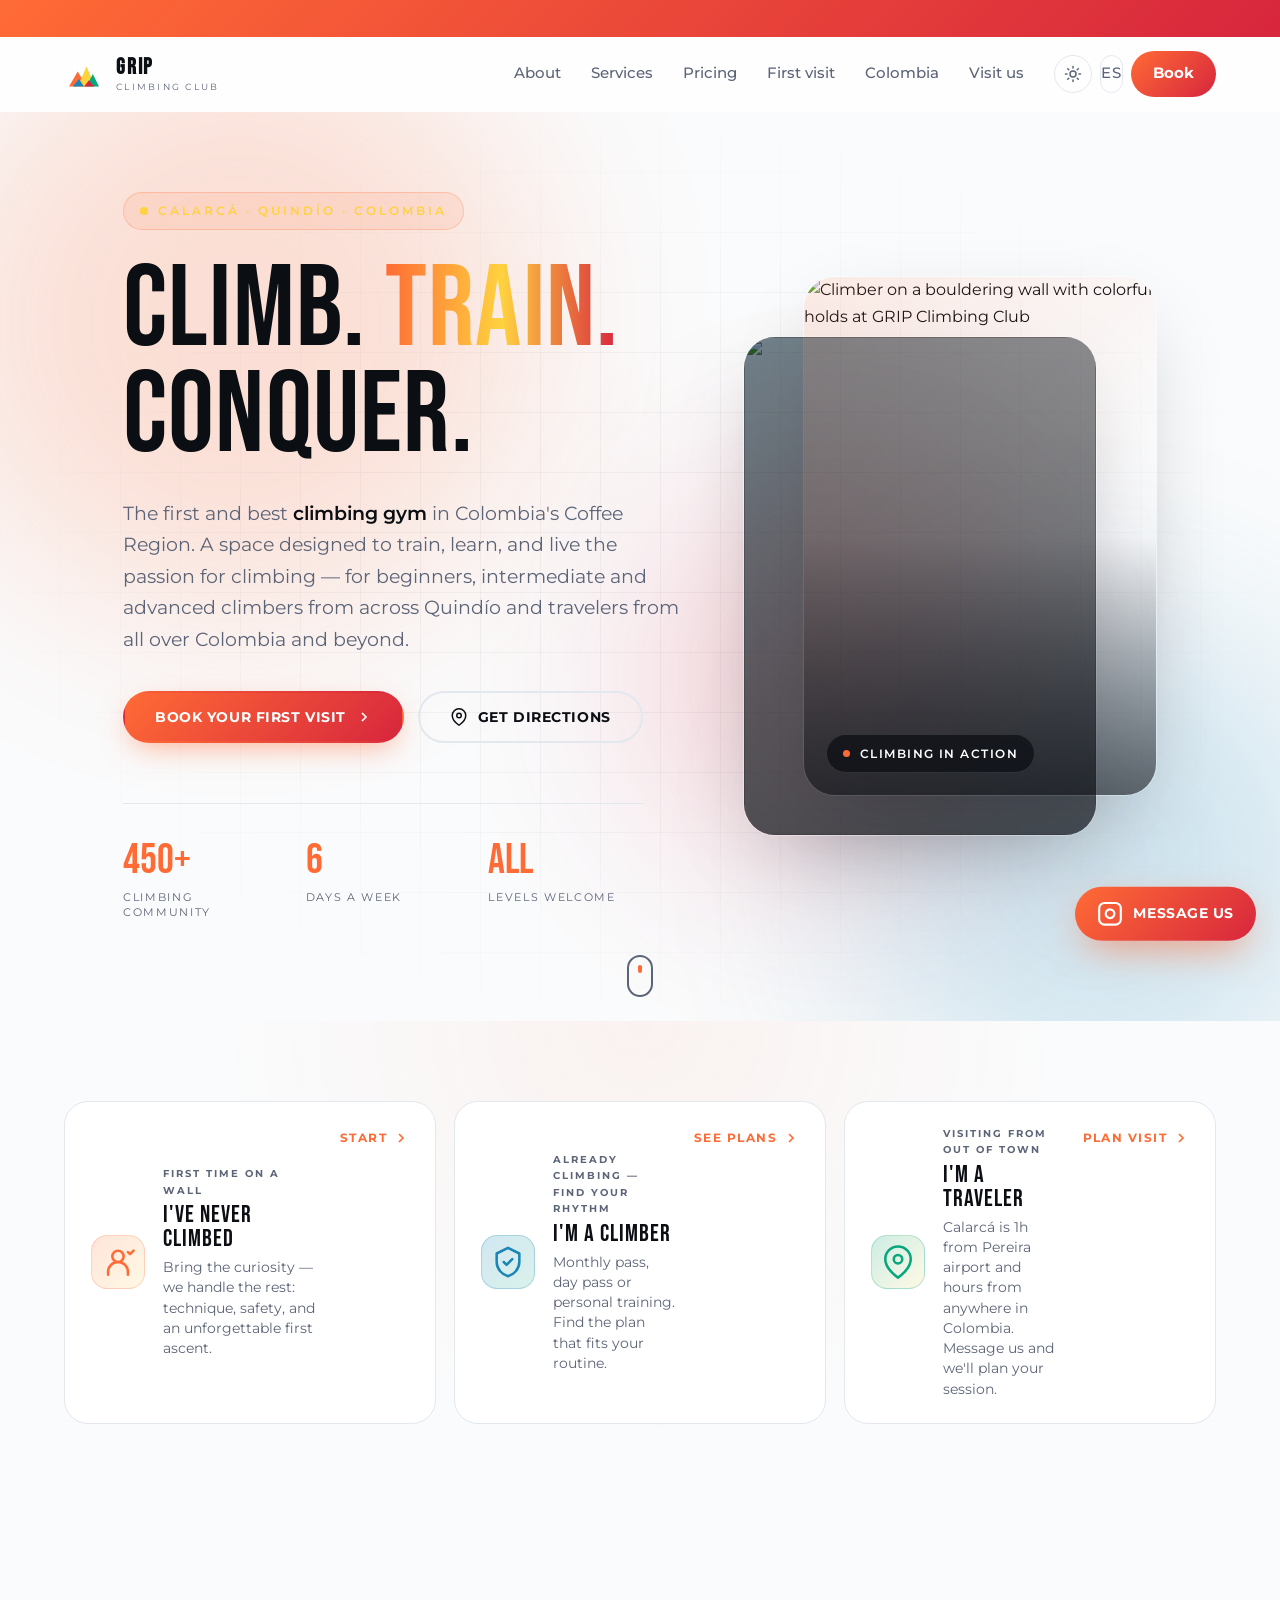
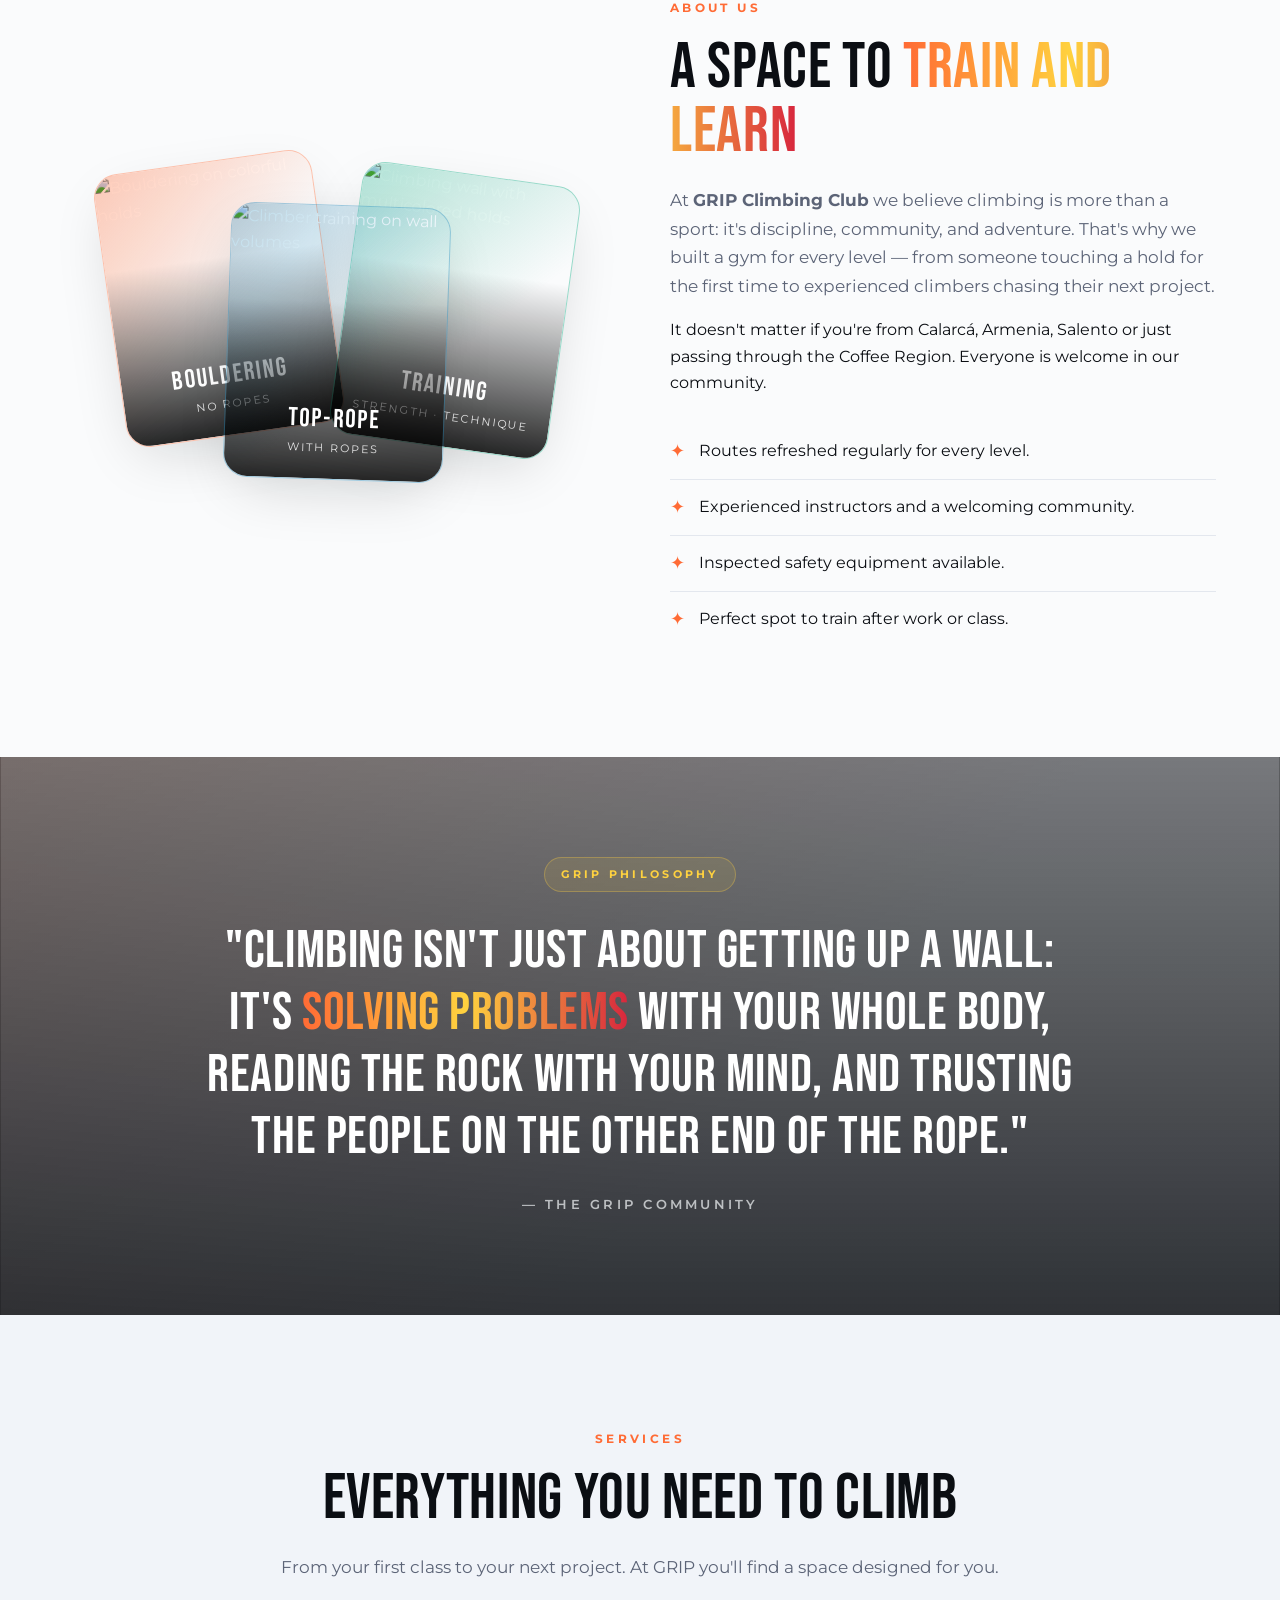
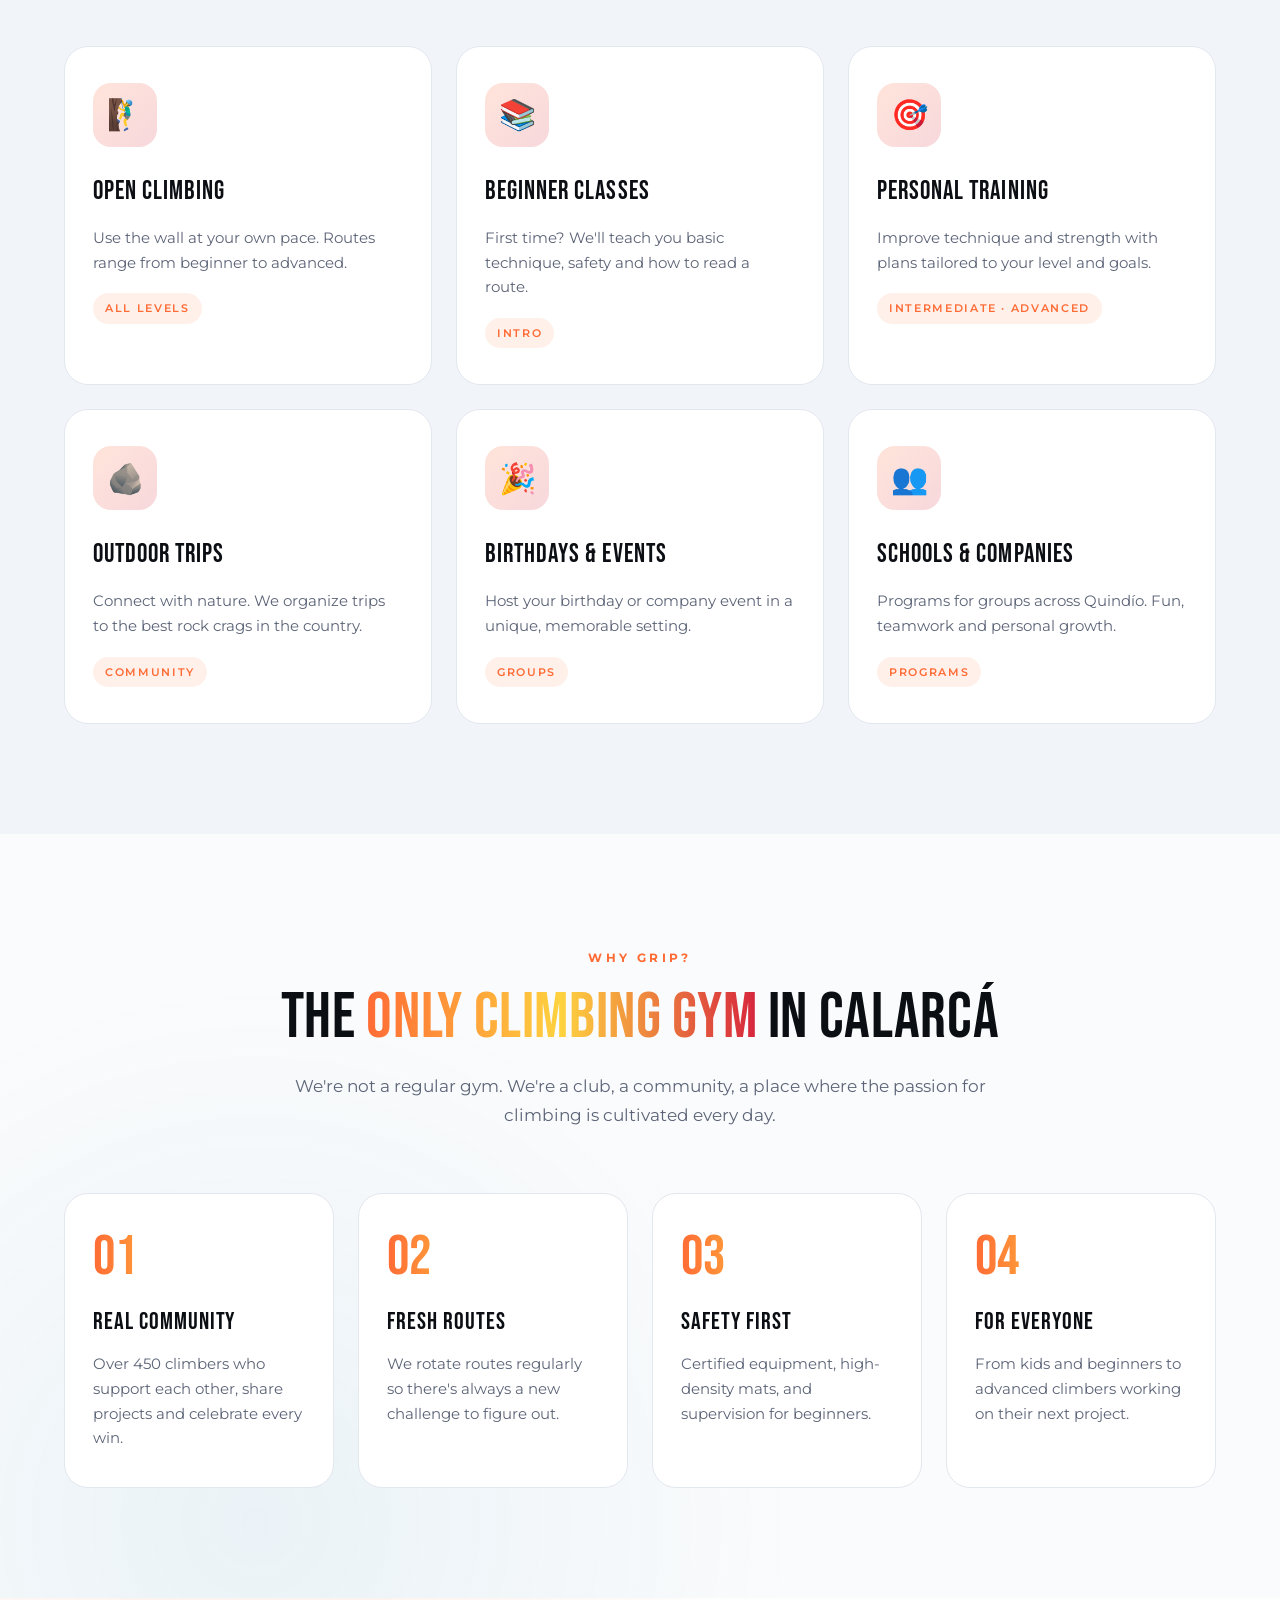
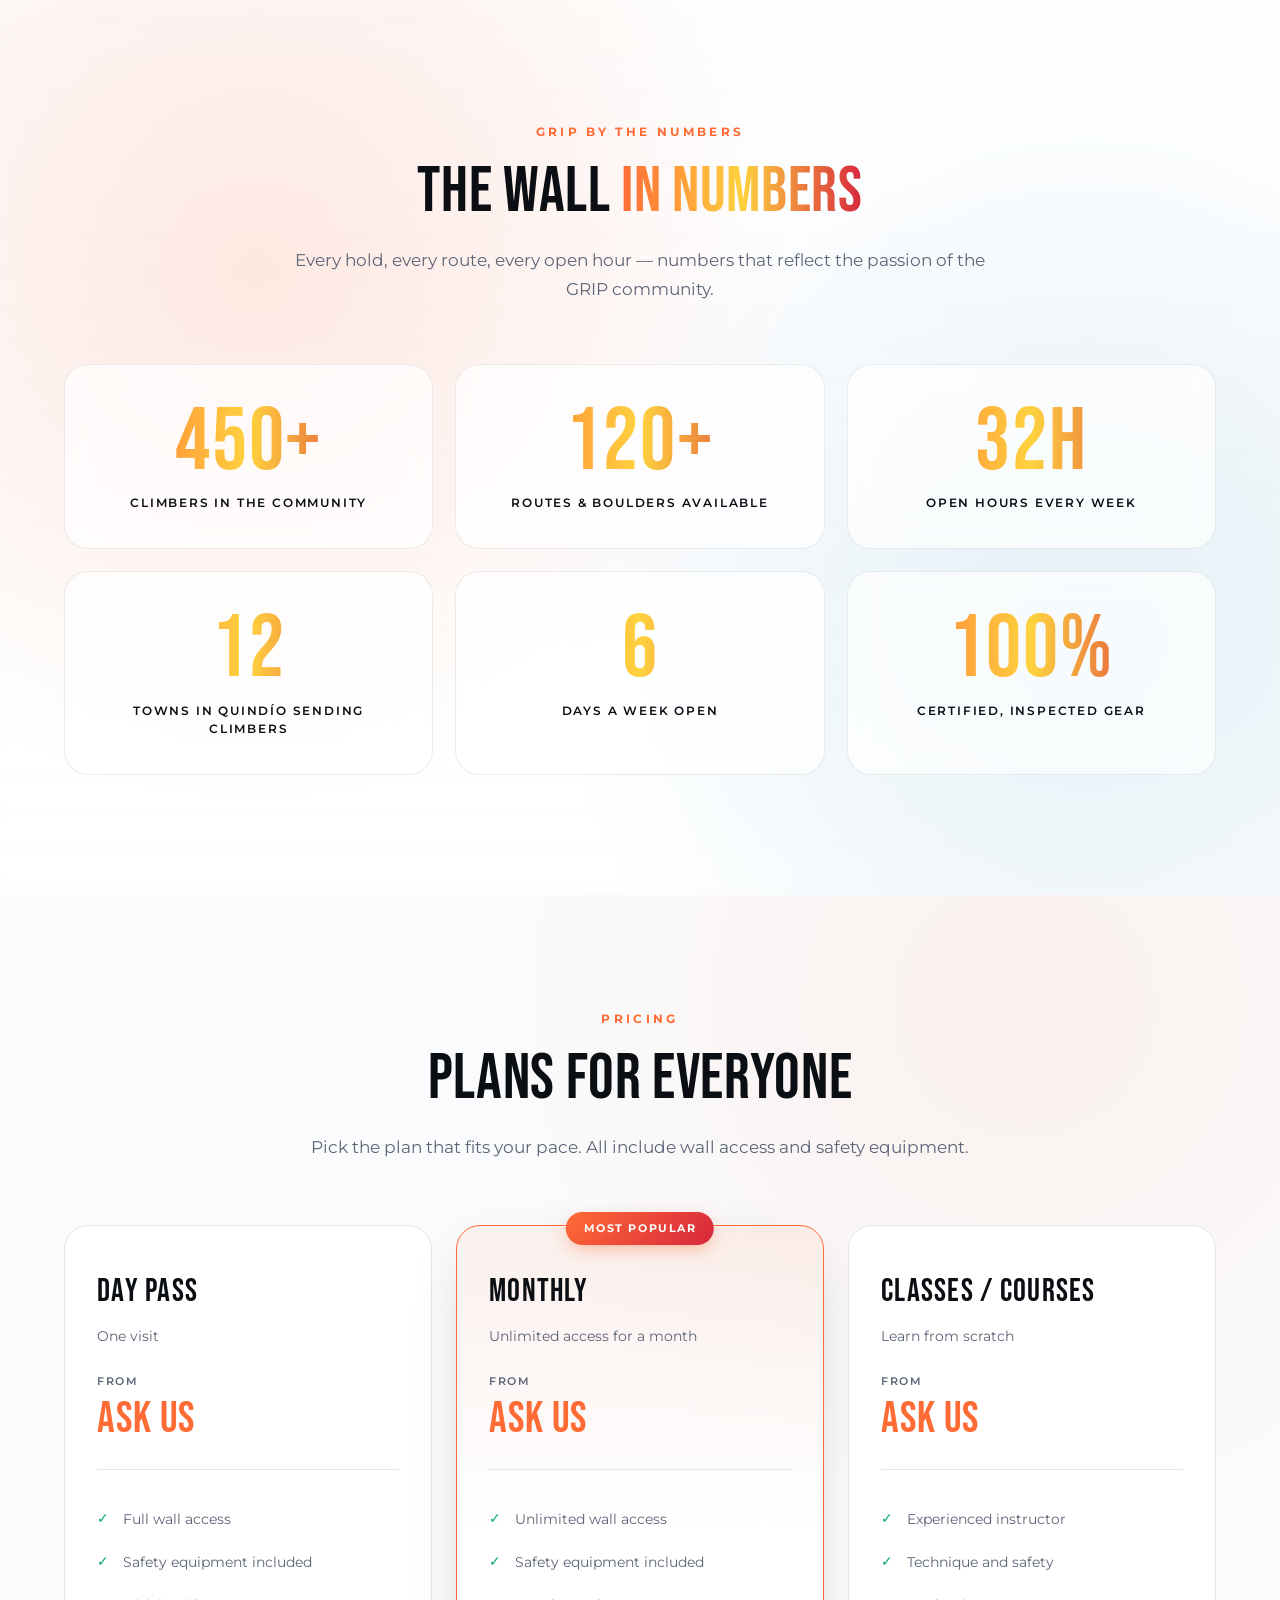
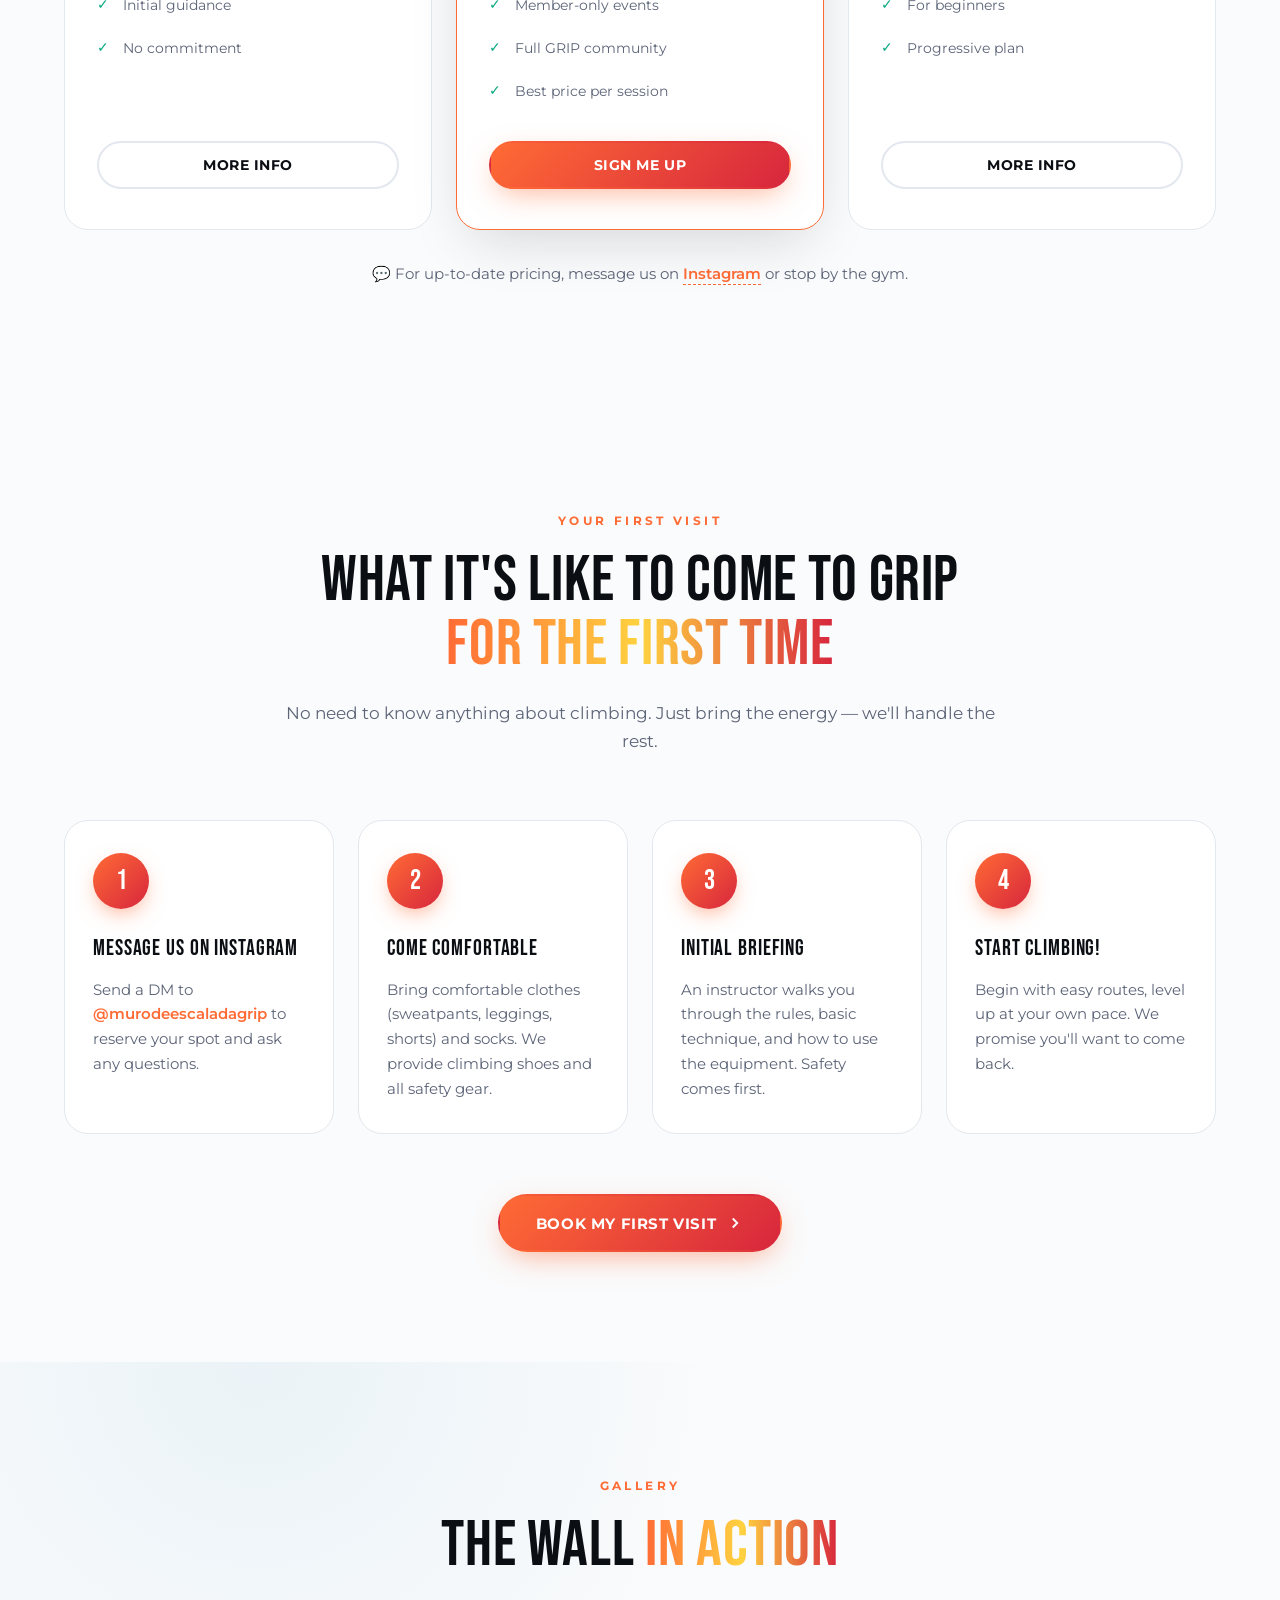
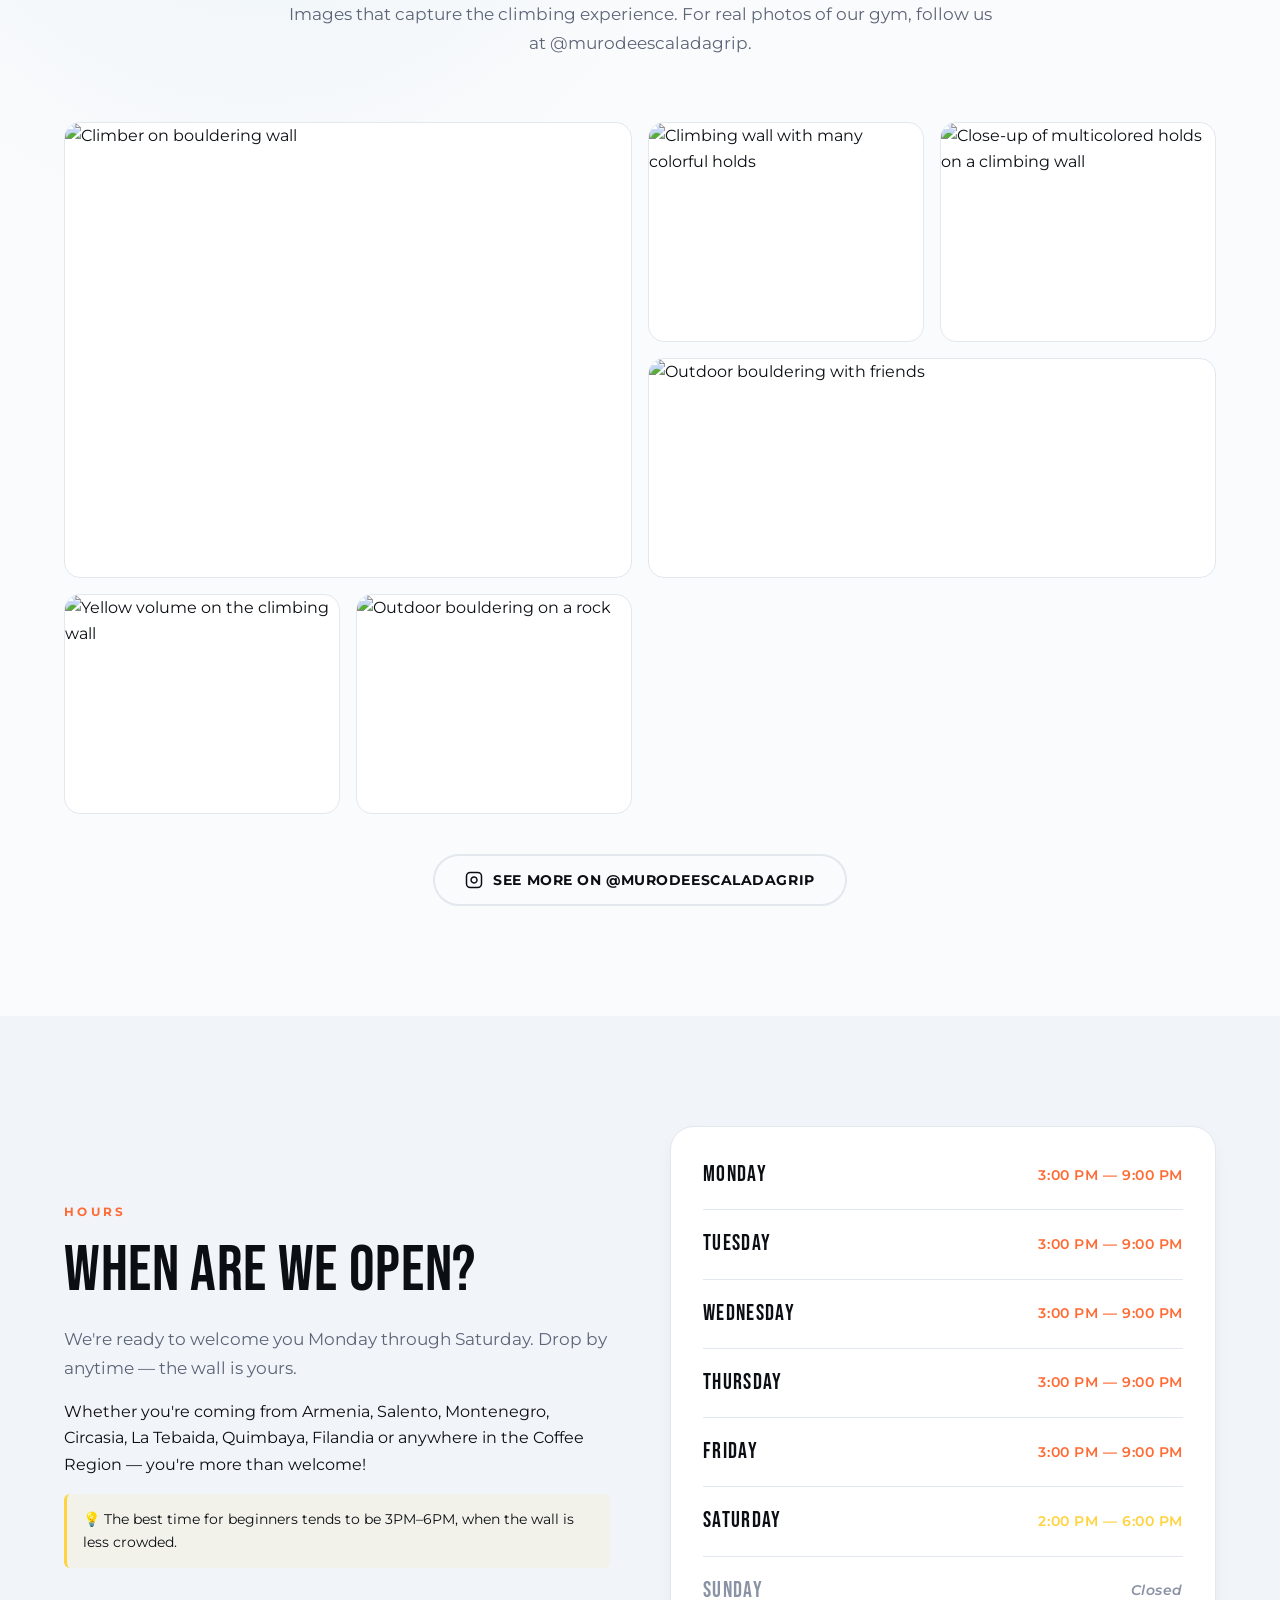
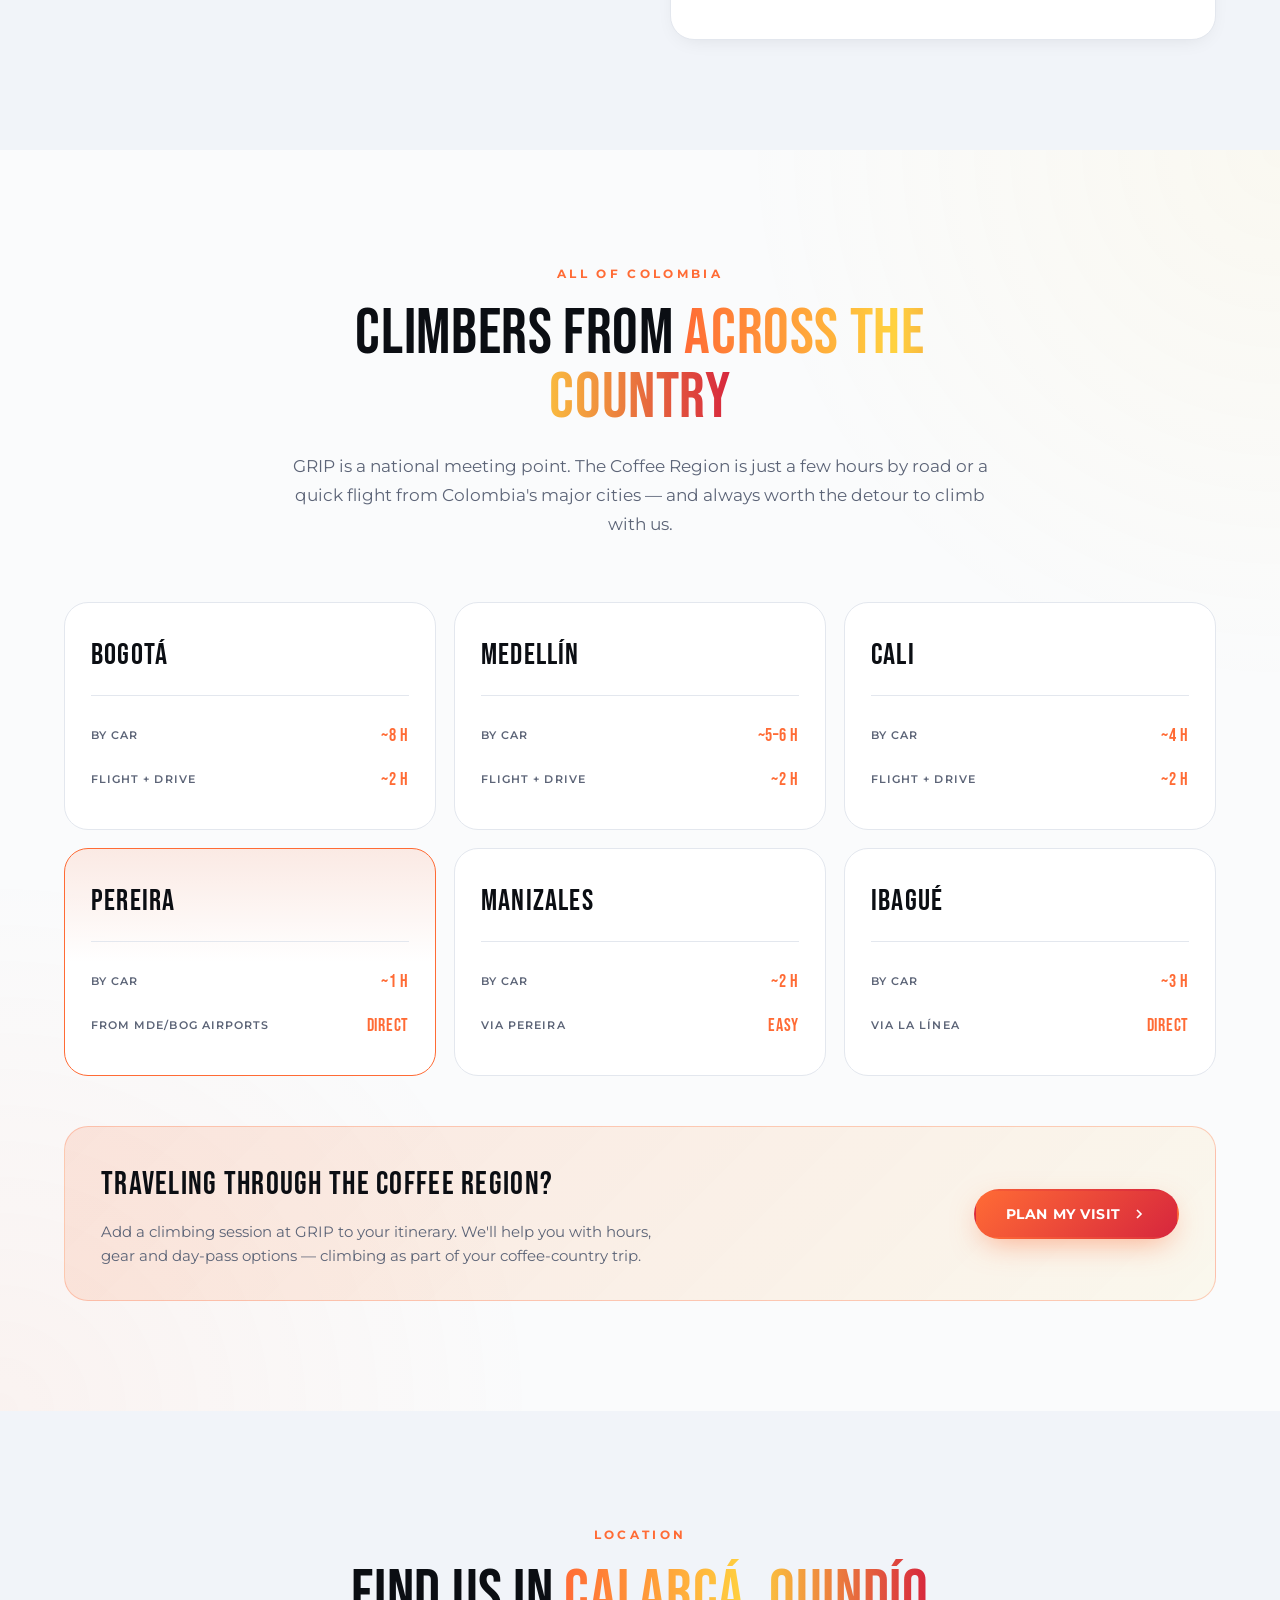
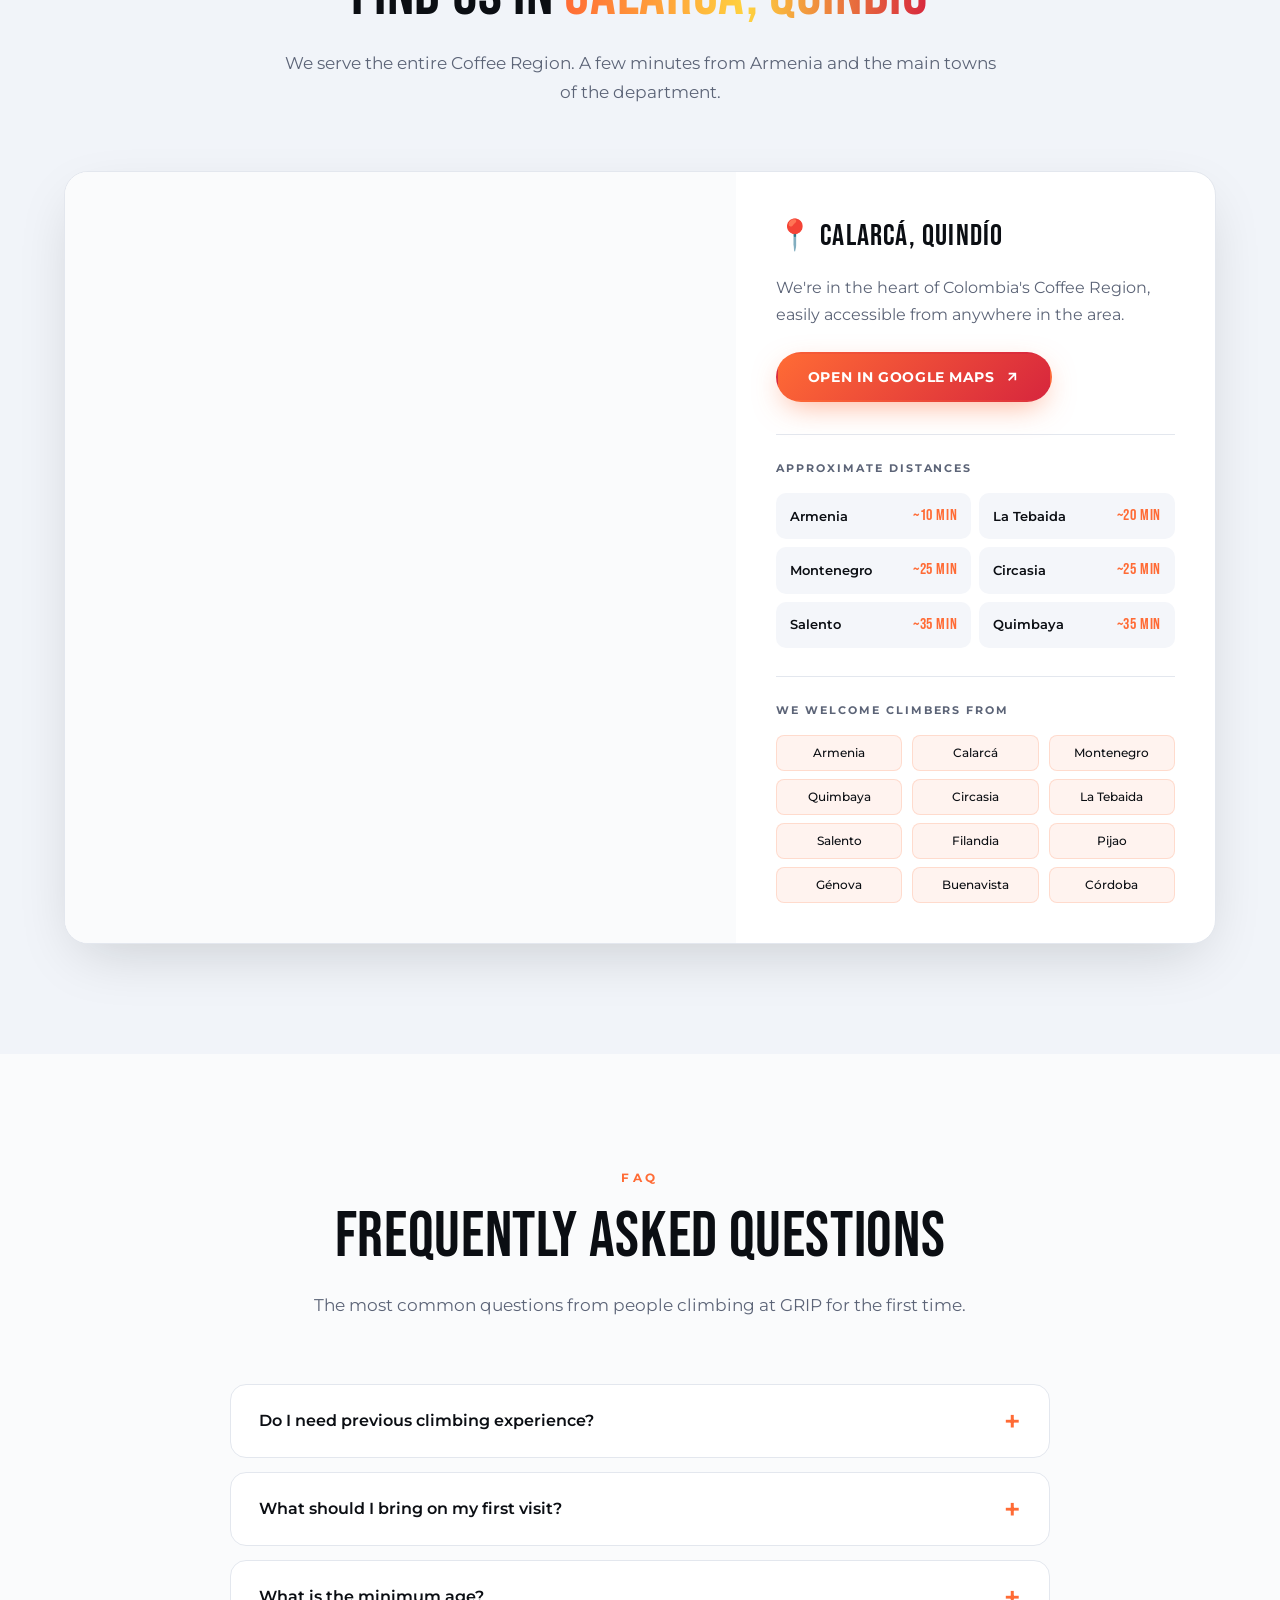
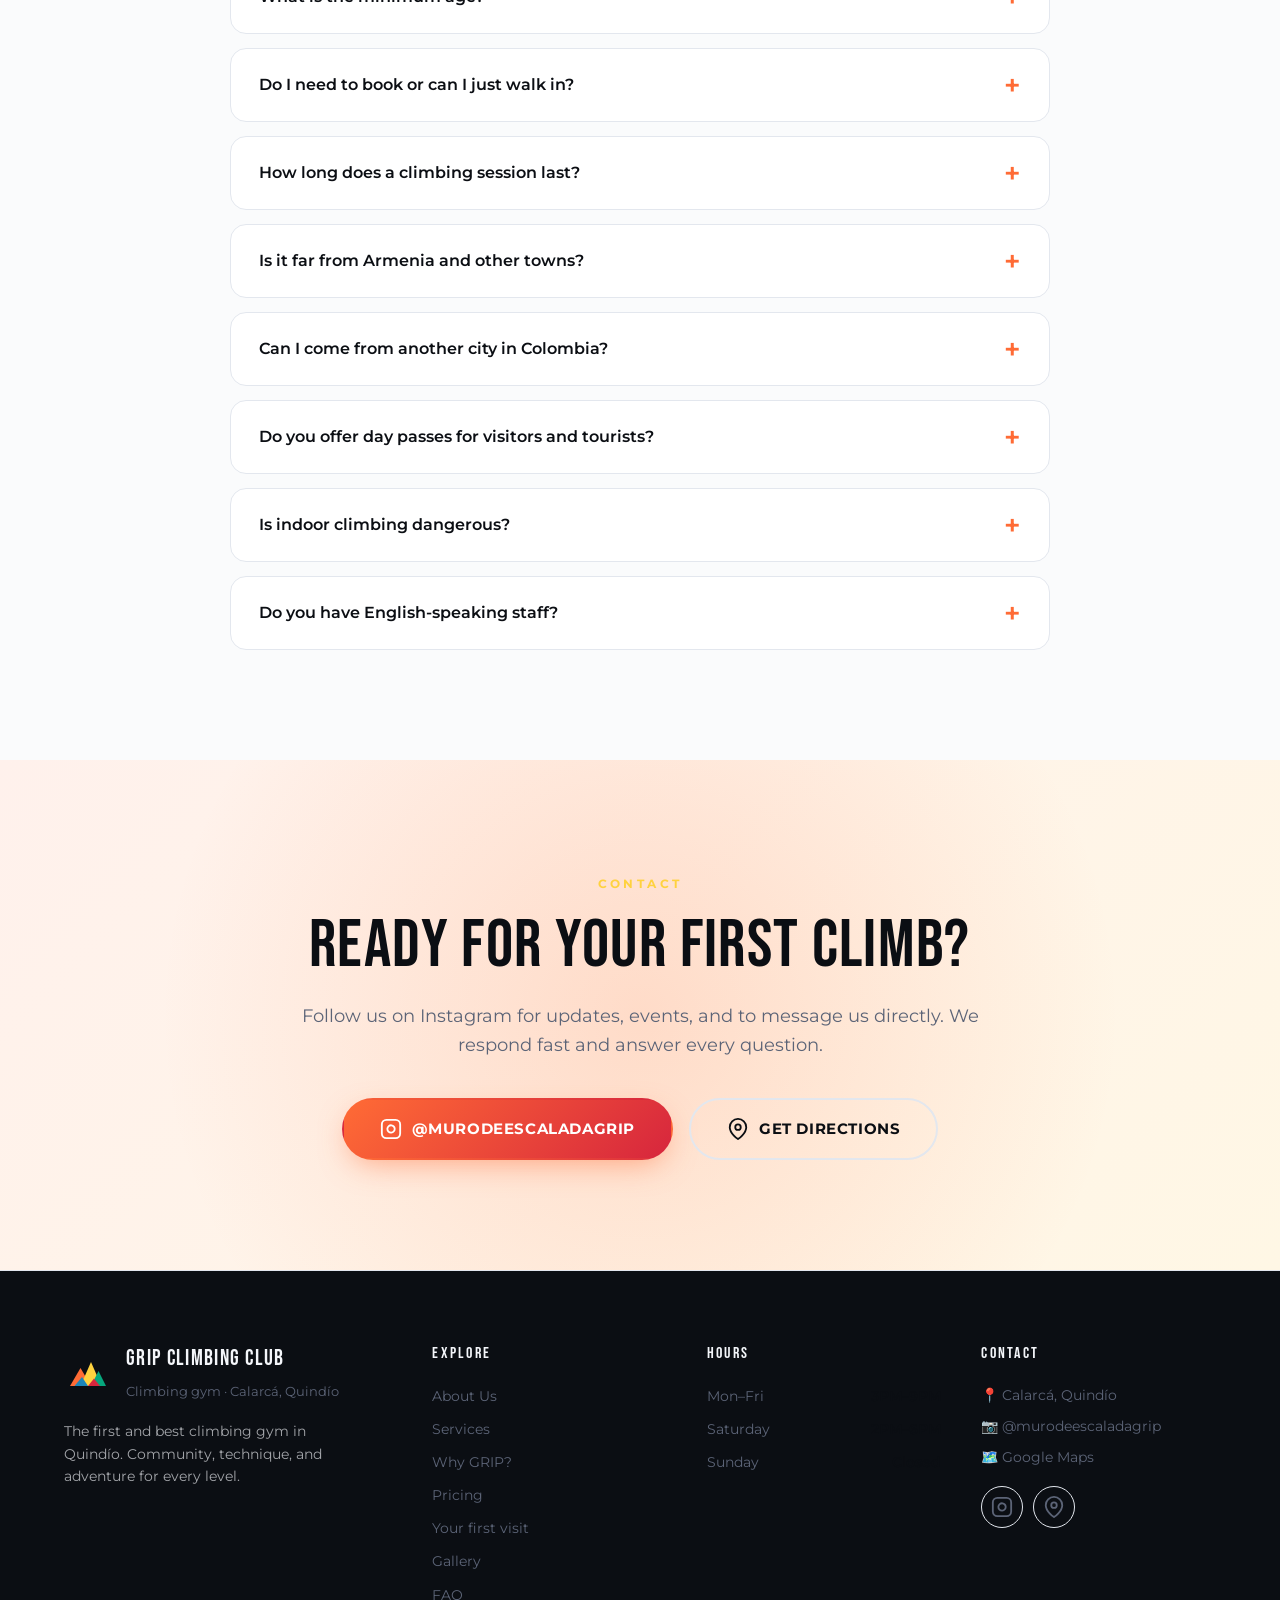
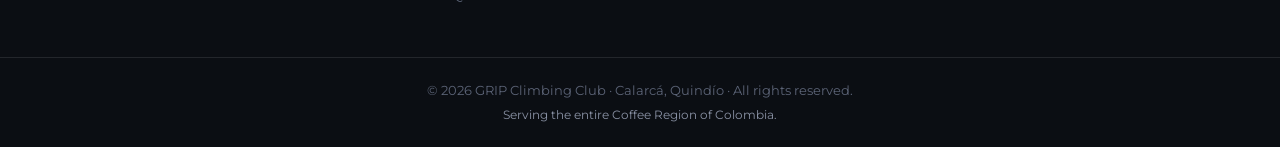
==== commit 4c553d16: "Simplify top nav from 10 items to 6 for breathing room Dropped from nav: ¿Por qué GRIP?, Galería, Ho" ====
--- a/en/index.html
+++ b/en/index.html
@@ -297,14 +297,10 @@
         <nav class="nav__menu" id="navMenu" aria-label="Main">
             <a href="#sobre">About</a>
             <a href="#servicios">Services</a>
-            <a href="#porque">Why GRIP?</a>
             <a href="#precios">Pricing</a>
-            <a href="#primera-vez">Your first visit</a>
-            <a href="#galeria">Gallery</a>
-            <a href="#horarios">Hours</a>
+            <a href="#primera-vez">First visit</a>
             <a href="#colombia">Colombia</a>
-            <a href="#ubicacion">Location</a>
-            <a href="#faq">FAQ</a>
+            <a href="#ubicacion">Visit us</a>
             <div class="nav__tools">
                 <button class="icon-btn" id="themeToggle" aria-label="Toggle theme" type="button">
                     <svg class="icon-moon" viewBox="0 0 24 24" fill="none" stroke="currentColor" stroke-width="2" stroke-linecap="round" stroke-linejoin="round"><path d="M21 12.79A9 9 0 1 1 11.21 3 7 7 0 0 0 21 12.79z"/></svg>
--- a/styles.css
+++ b/styles.css
@@ -279,14 +279,15 @@
 .nav__menu {
     display: flex;
     align-items: center;
-    gap: 26px;
+    gap: 30px;
 }
 .nav__menu a {
-    font-size: 14px;
+    font-size: 14.5px;
     font-weight: 500;
     color: var(--muted);
     position: relative;
     padding: 6px 0;
+    white-space: nowrap;
 }
 .nav__menu a:not(.nav__cta)::after {
     content: '';
@@ -1904,9 +1905,9 @@
 .bottom-bar__btn--primary:hover { transform: translateY(-2px); }
 
 /* ===== Responsive ===== */
-@media (max-width: 1024px) {
-    .nav__menu { gap: 18px; }
-    .nav__menu a { font-size: 13px; }
+@media (max-width: 1100px) {
+    .nav__menu { gap: 22px; }
+    .nav__menu a { font-size: 13.5px; }
 }
 
 @media (max-width: 960px) {
--- a/styles.css
+++ b/styles.css
@@ -279,14 +279,15 @@
 .nav__menu {
     display: flex;
     align-items: center;
-    gap: 26px;
+    gap: 30px;
 }
 .nav__menu a {
-    font-size: 14px;
+    font-size: 14.5px;
     font-weight: 500;
     color: var(--muted);
     position: relative;
     padding: 6px 0;
+    white-space: nowrap;
 }
 .nav__menu a:not(.nav__cta)::after {
     content: '';
@@ -1904,9 +1905,9 @@
 .bottom-bar__btn--primary:hover { transform: translateY(-2px); }
 
 /* ===== Responsive ===== */
-@media (max-width: 1024px) {
-    .nav__menu { gap: 18px; }
-    .nav__menu a { font-size: 13px; }
+@media (max-width: 1100px) {
+    .nav__menu { gap: 22px; }
+    .nav__menu a { font-size: 13.5px; }
 }
 
 @media (max-width: 960px) {
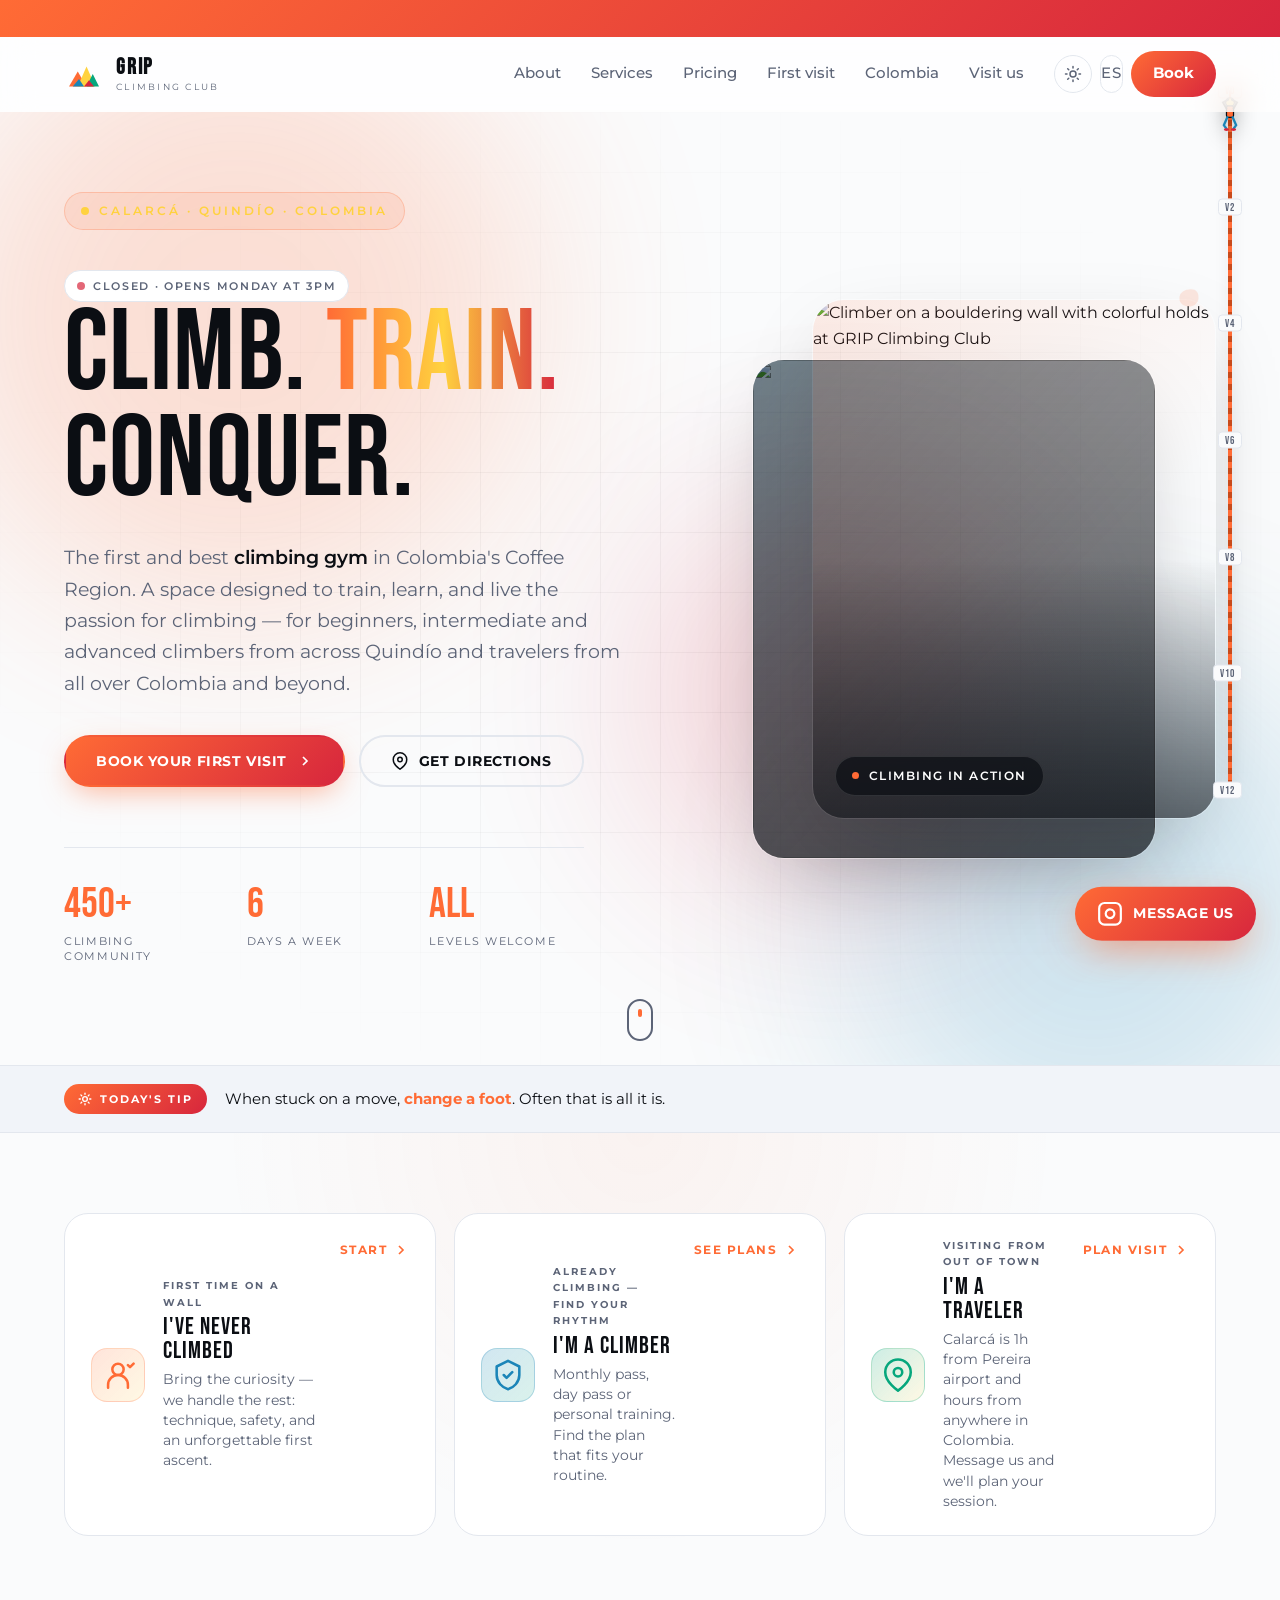
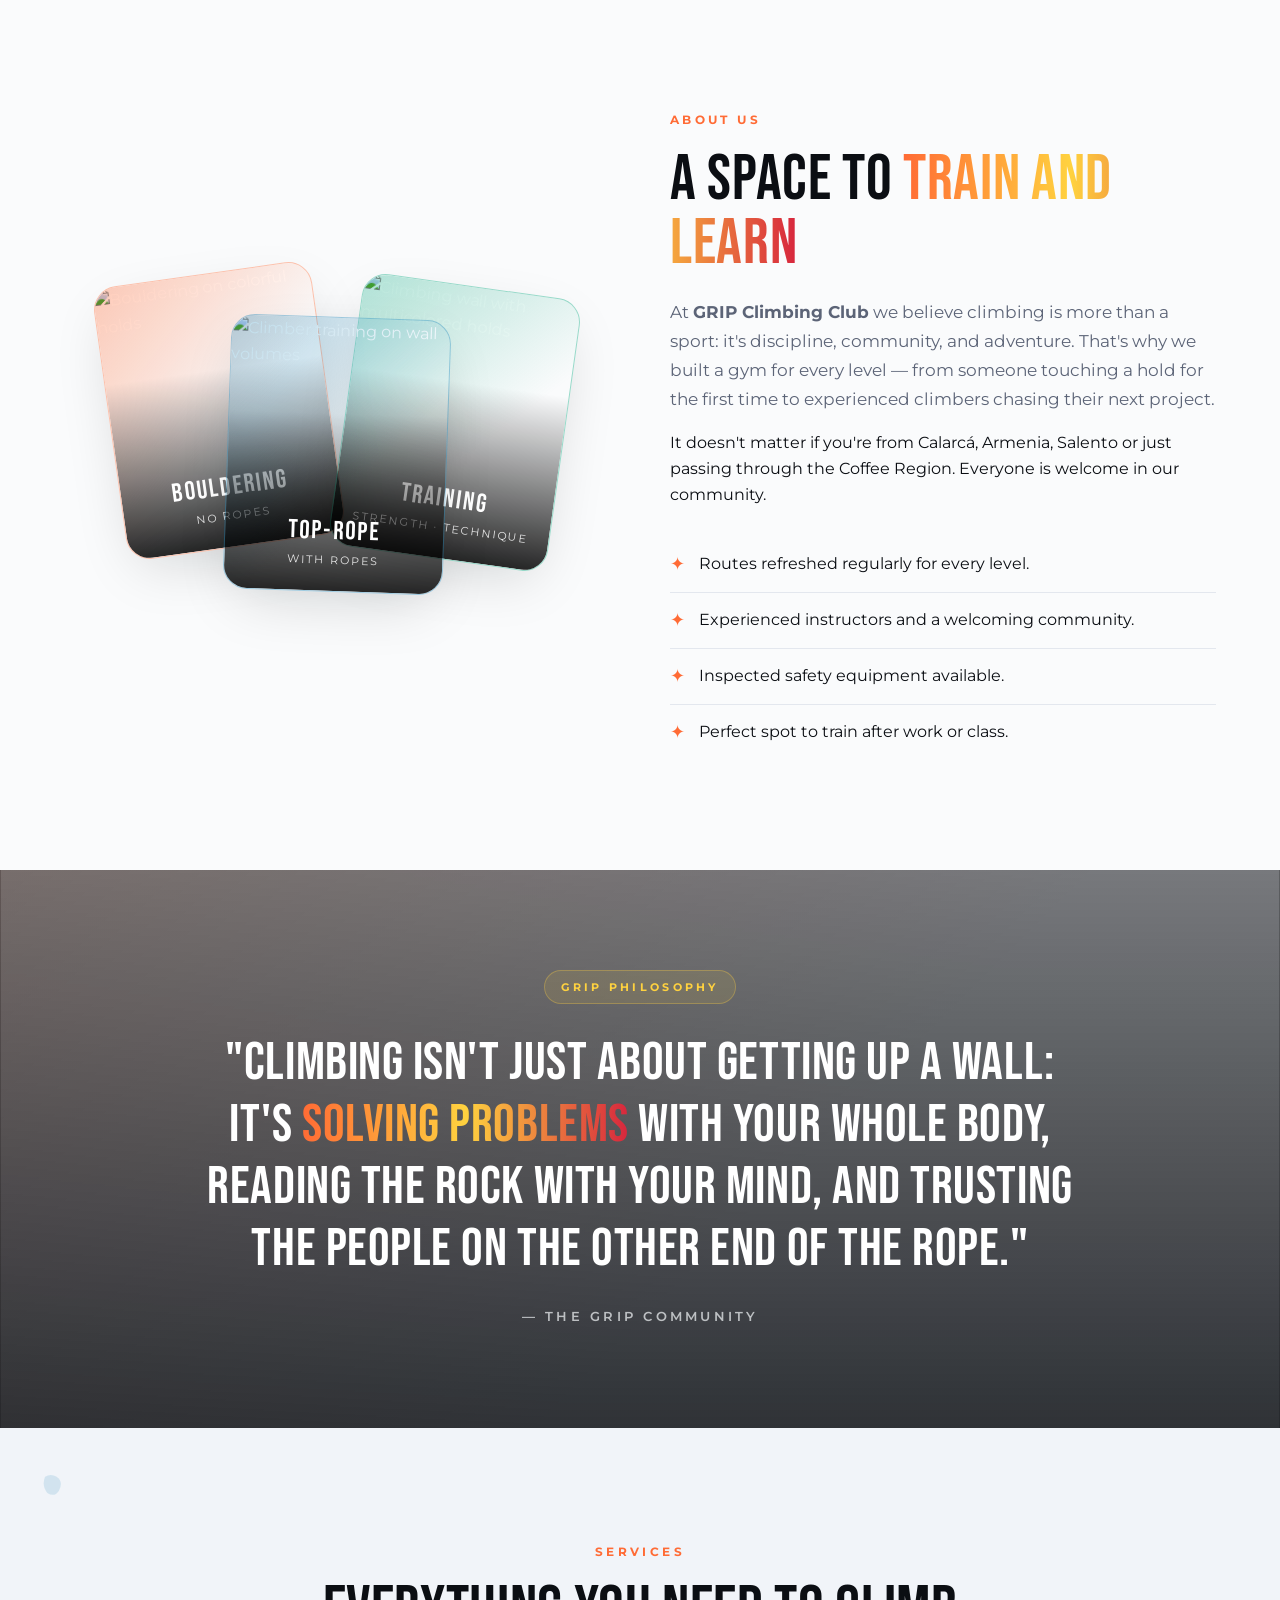
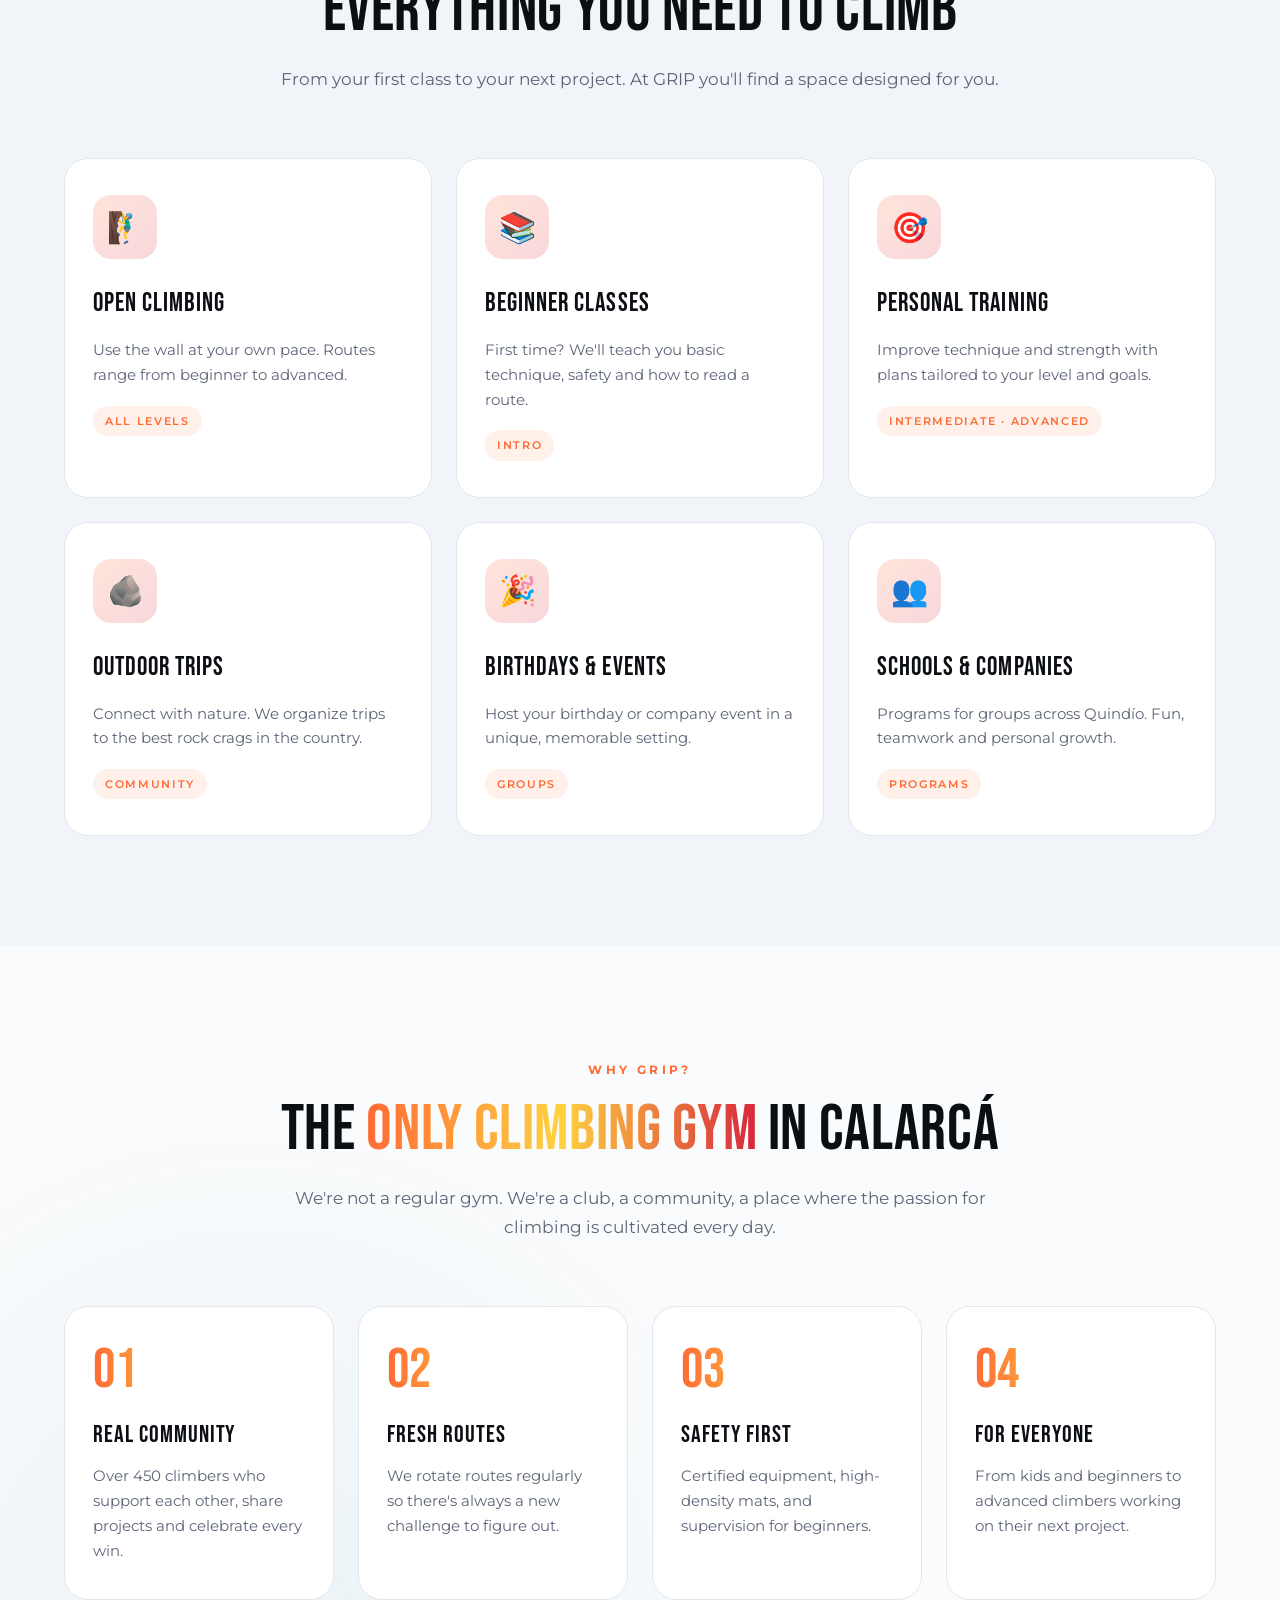
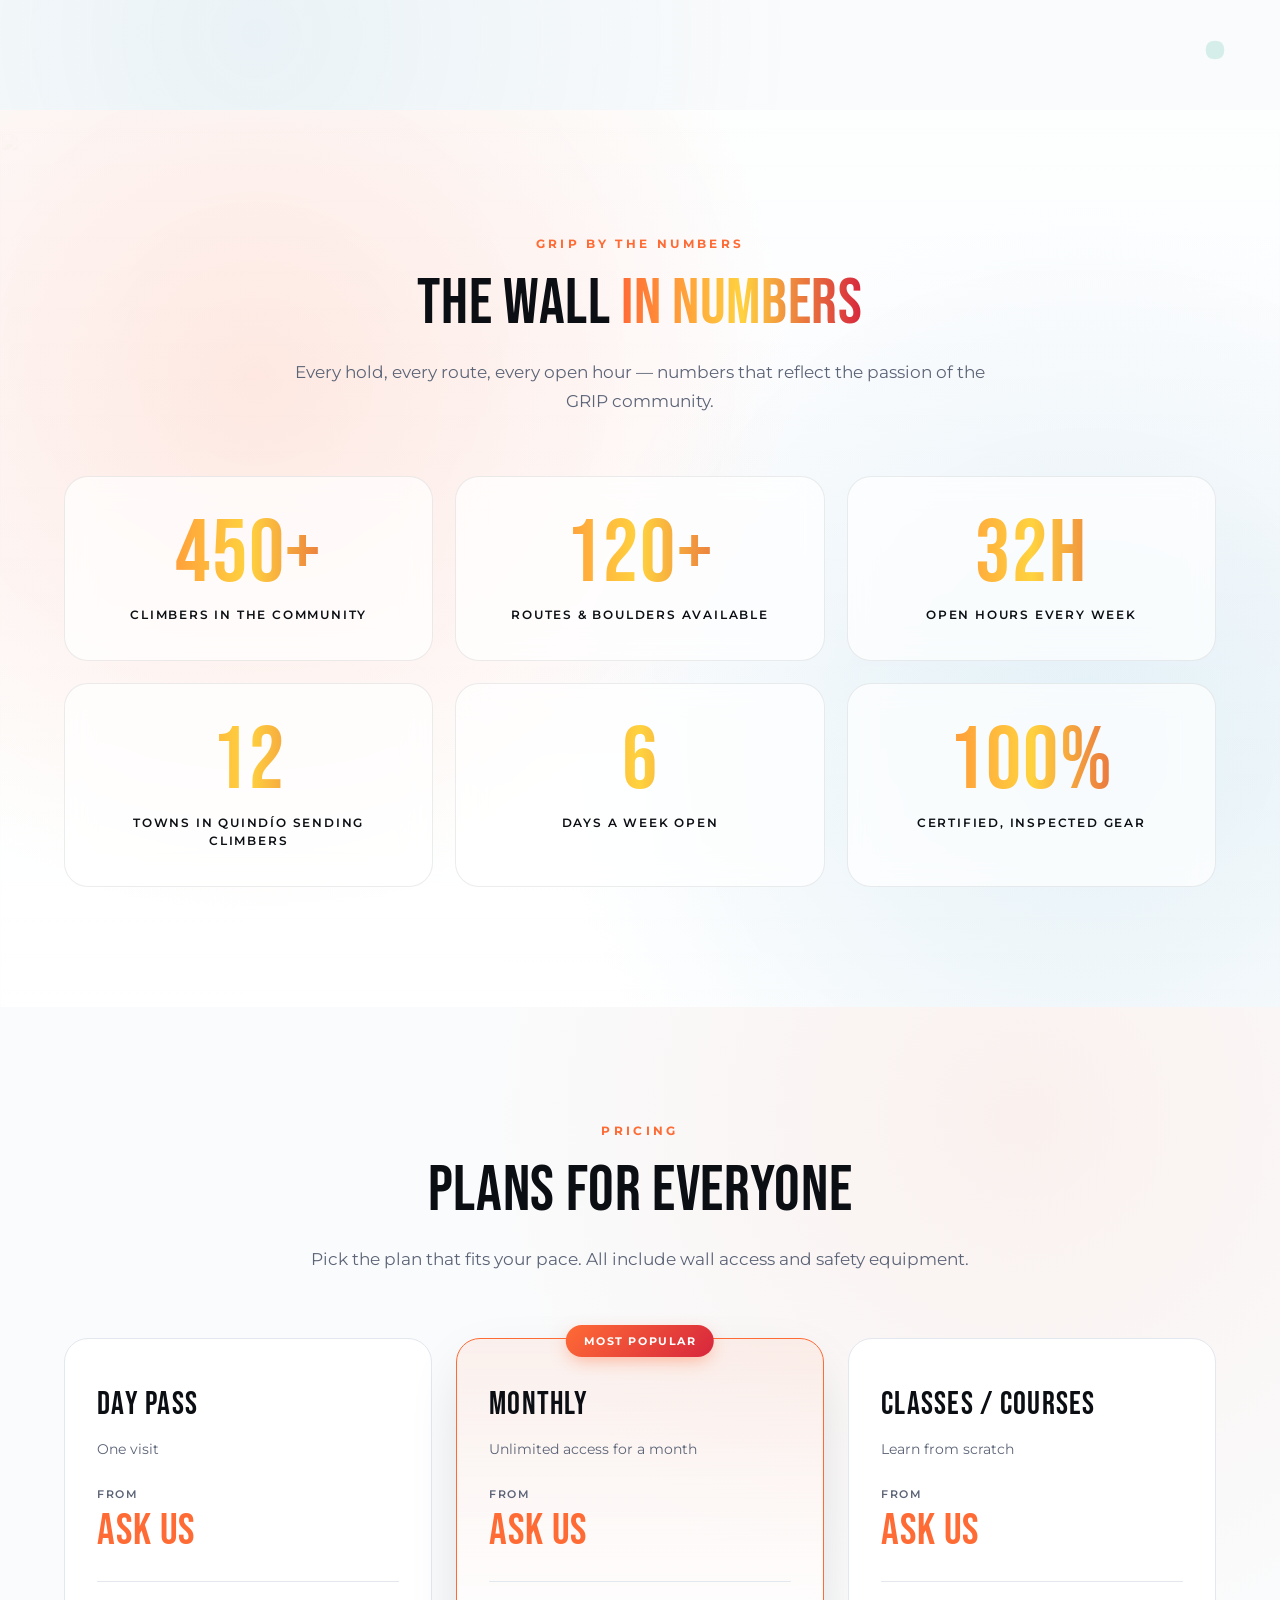
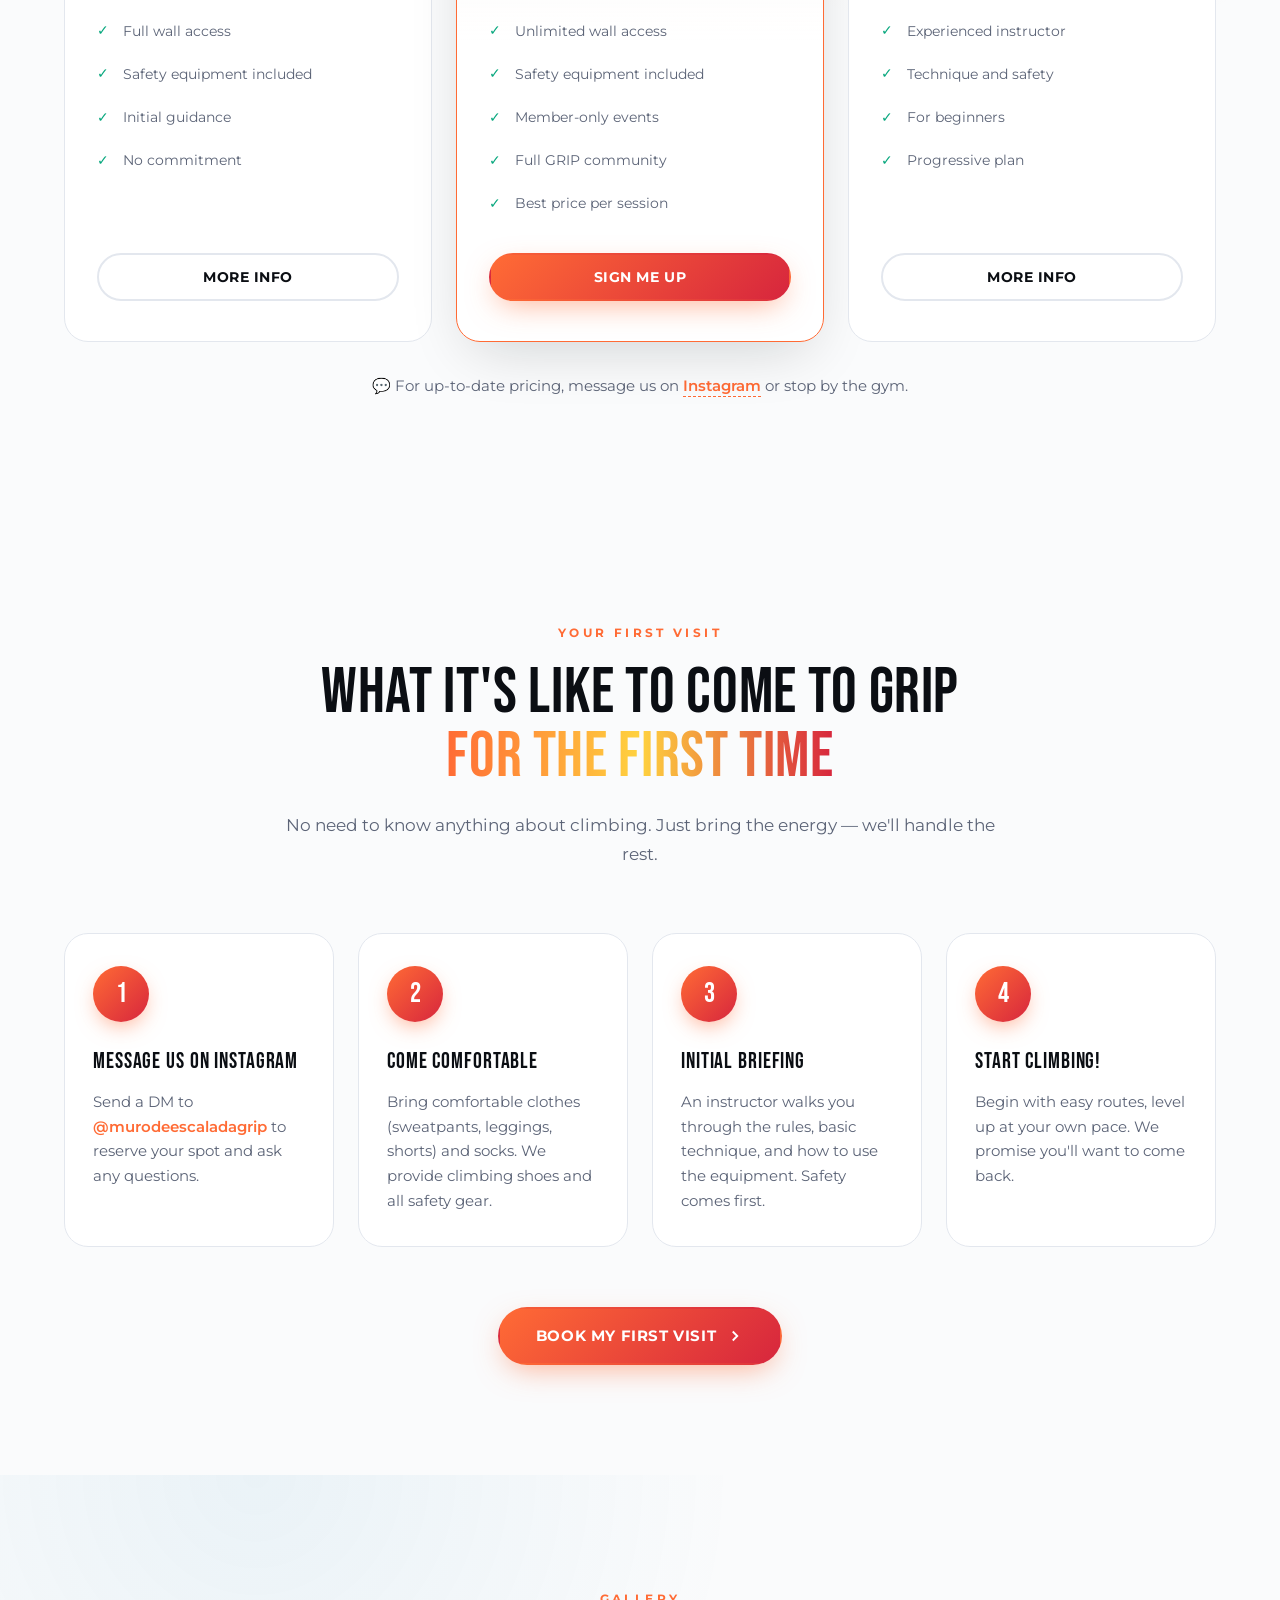
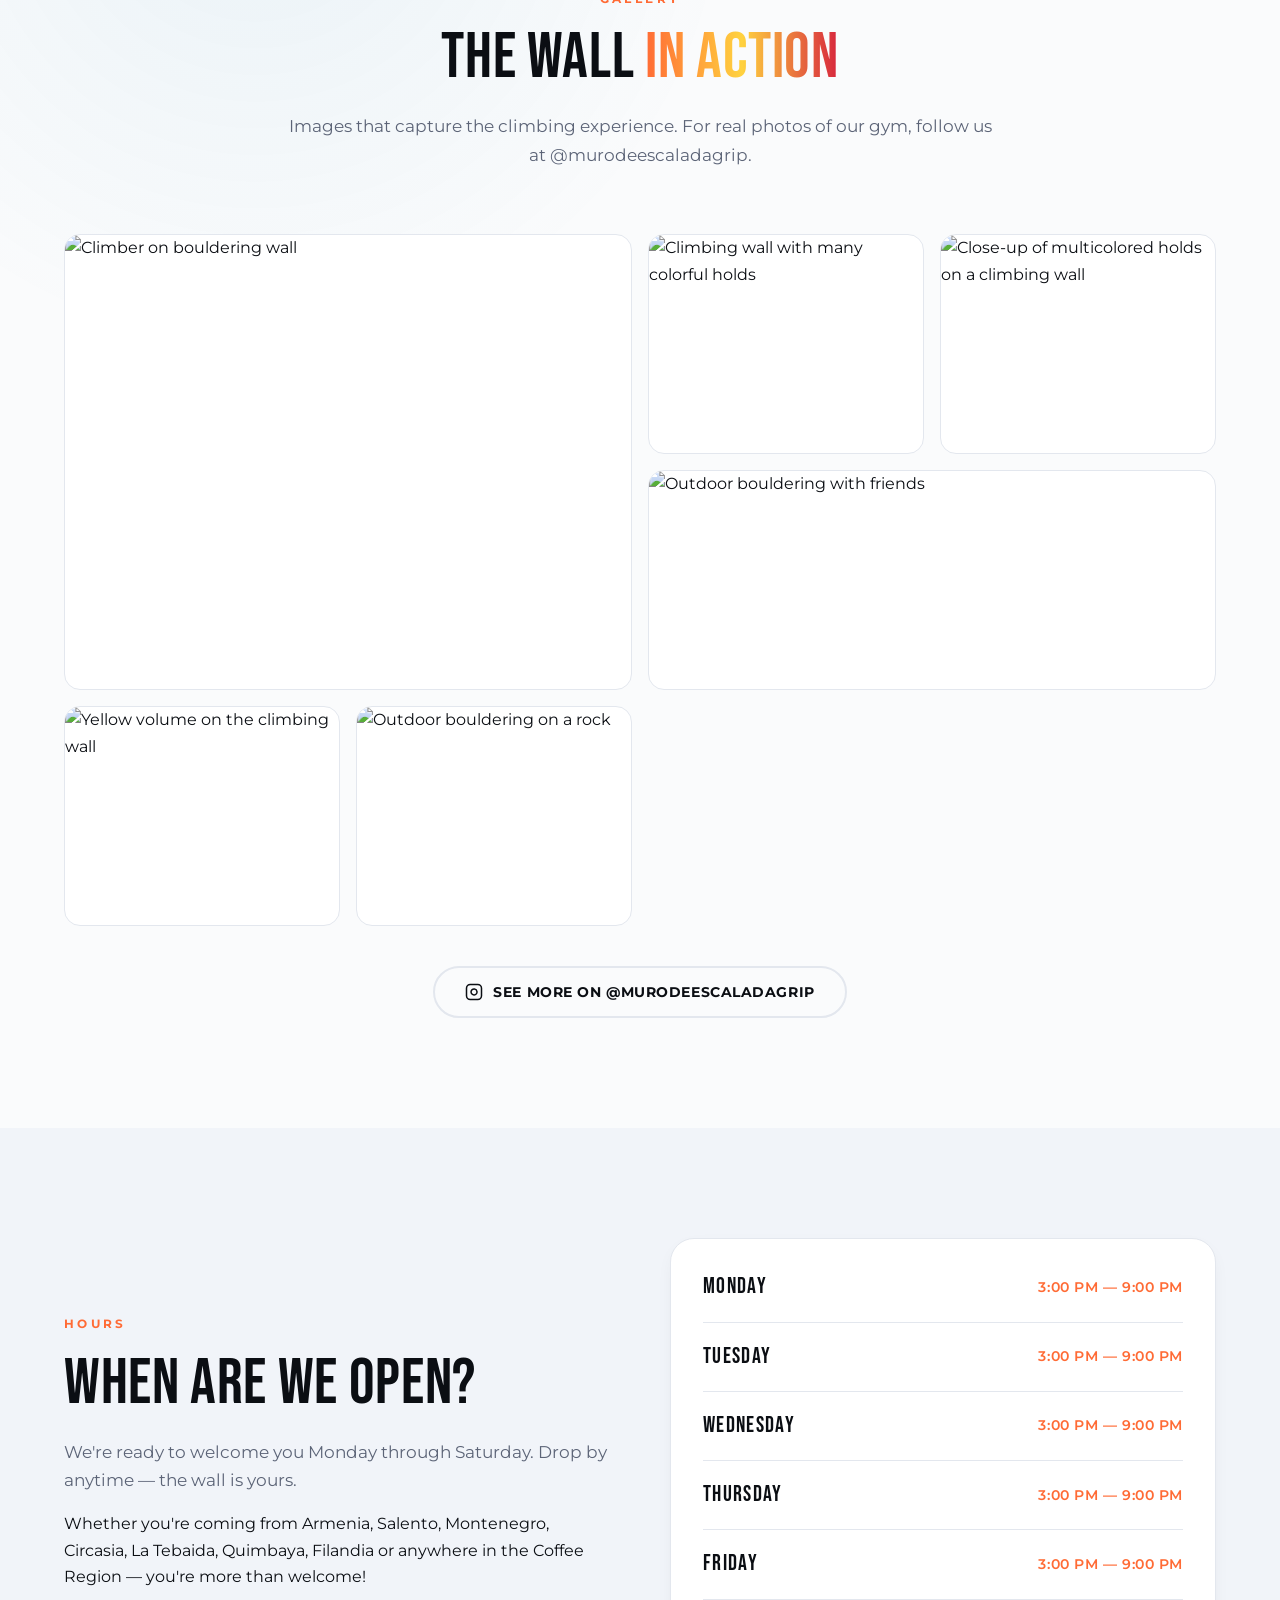
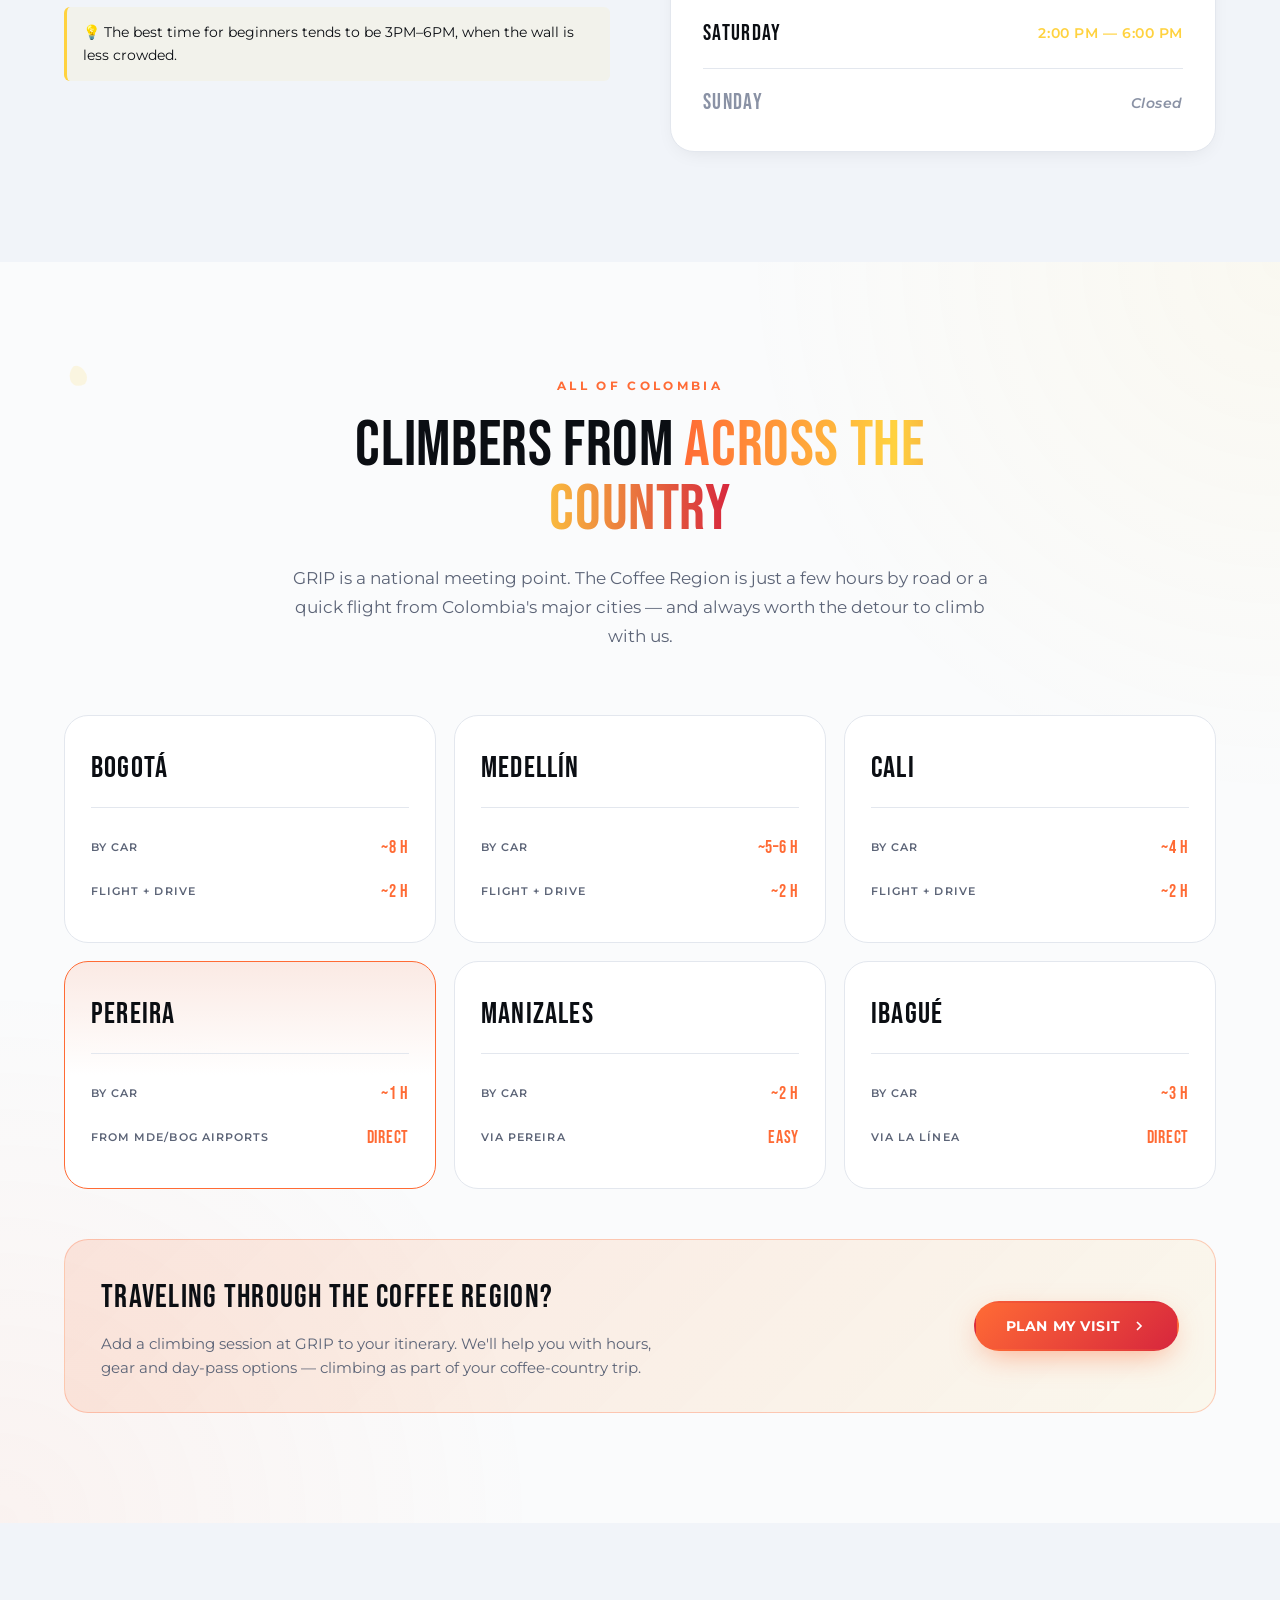
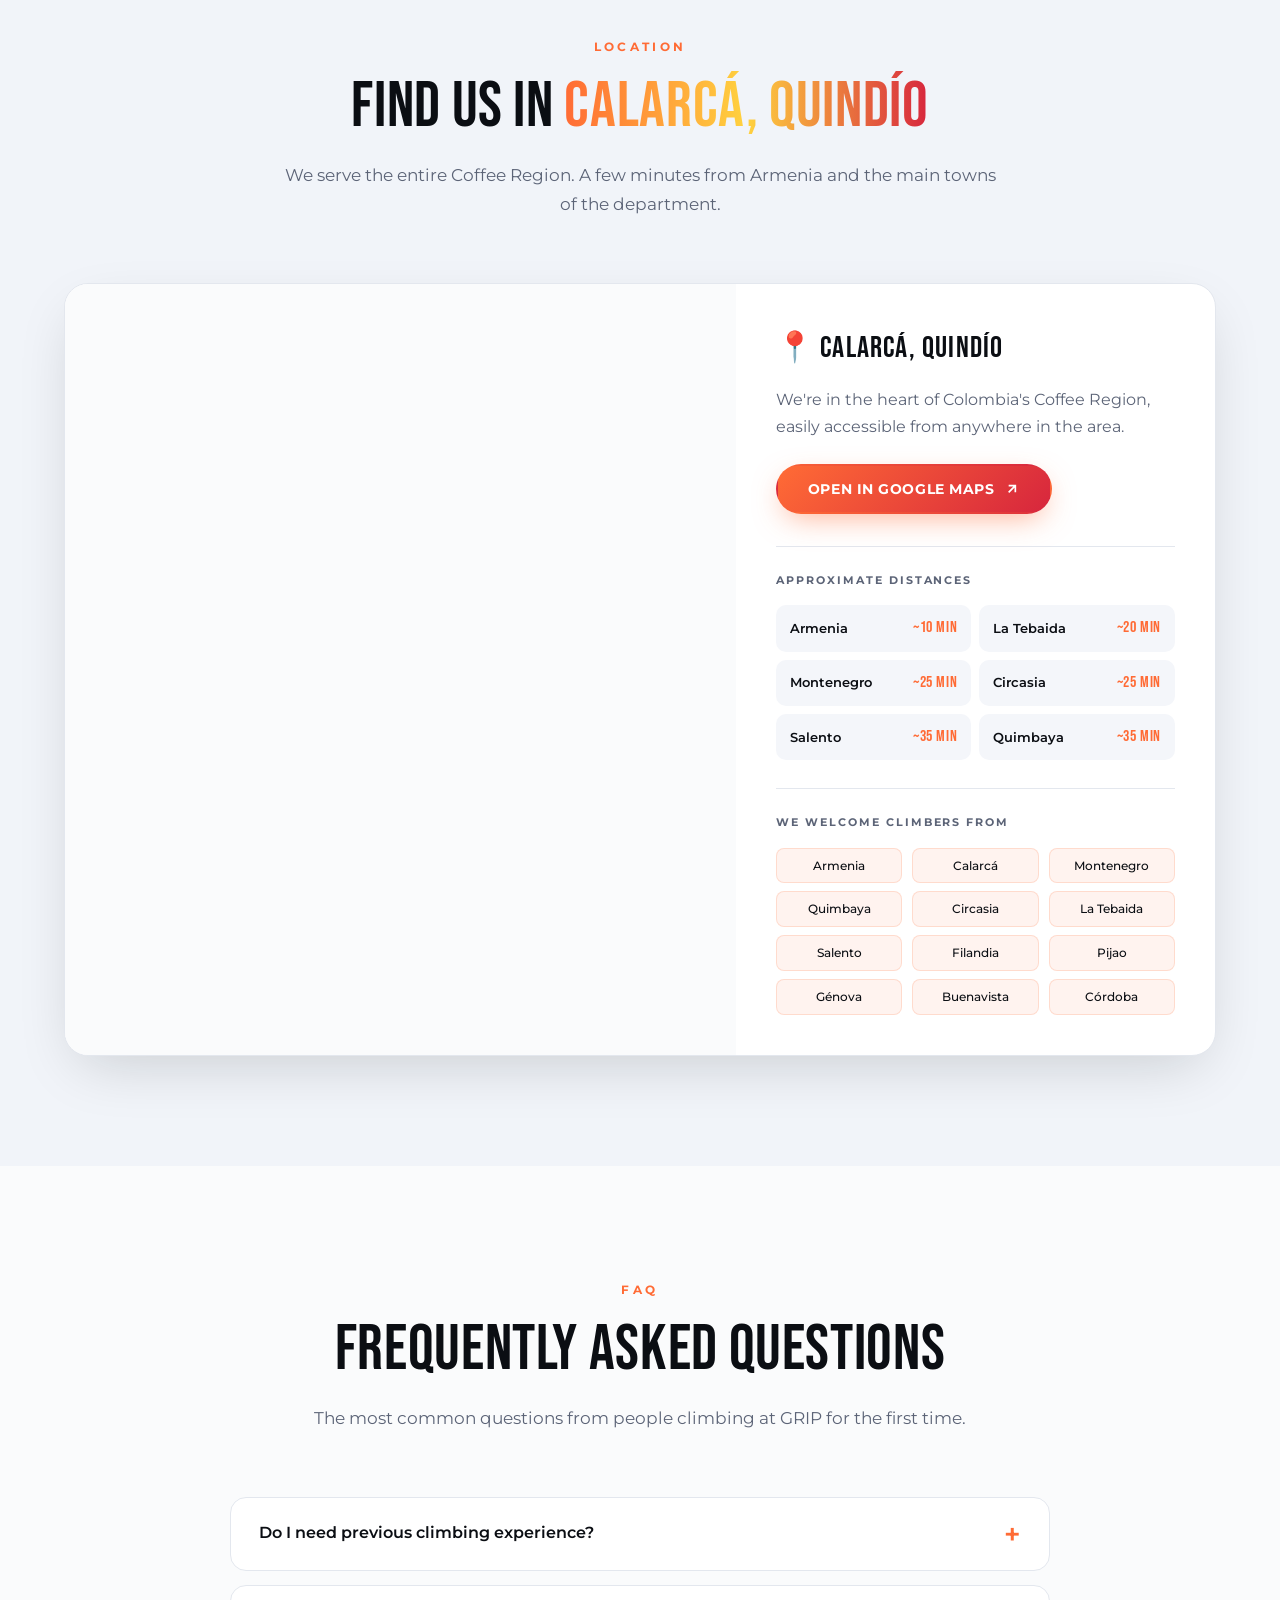
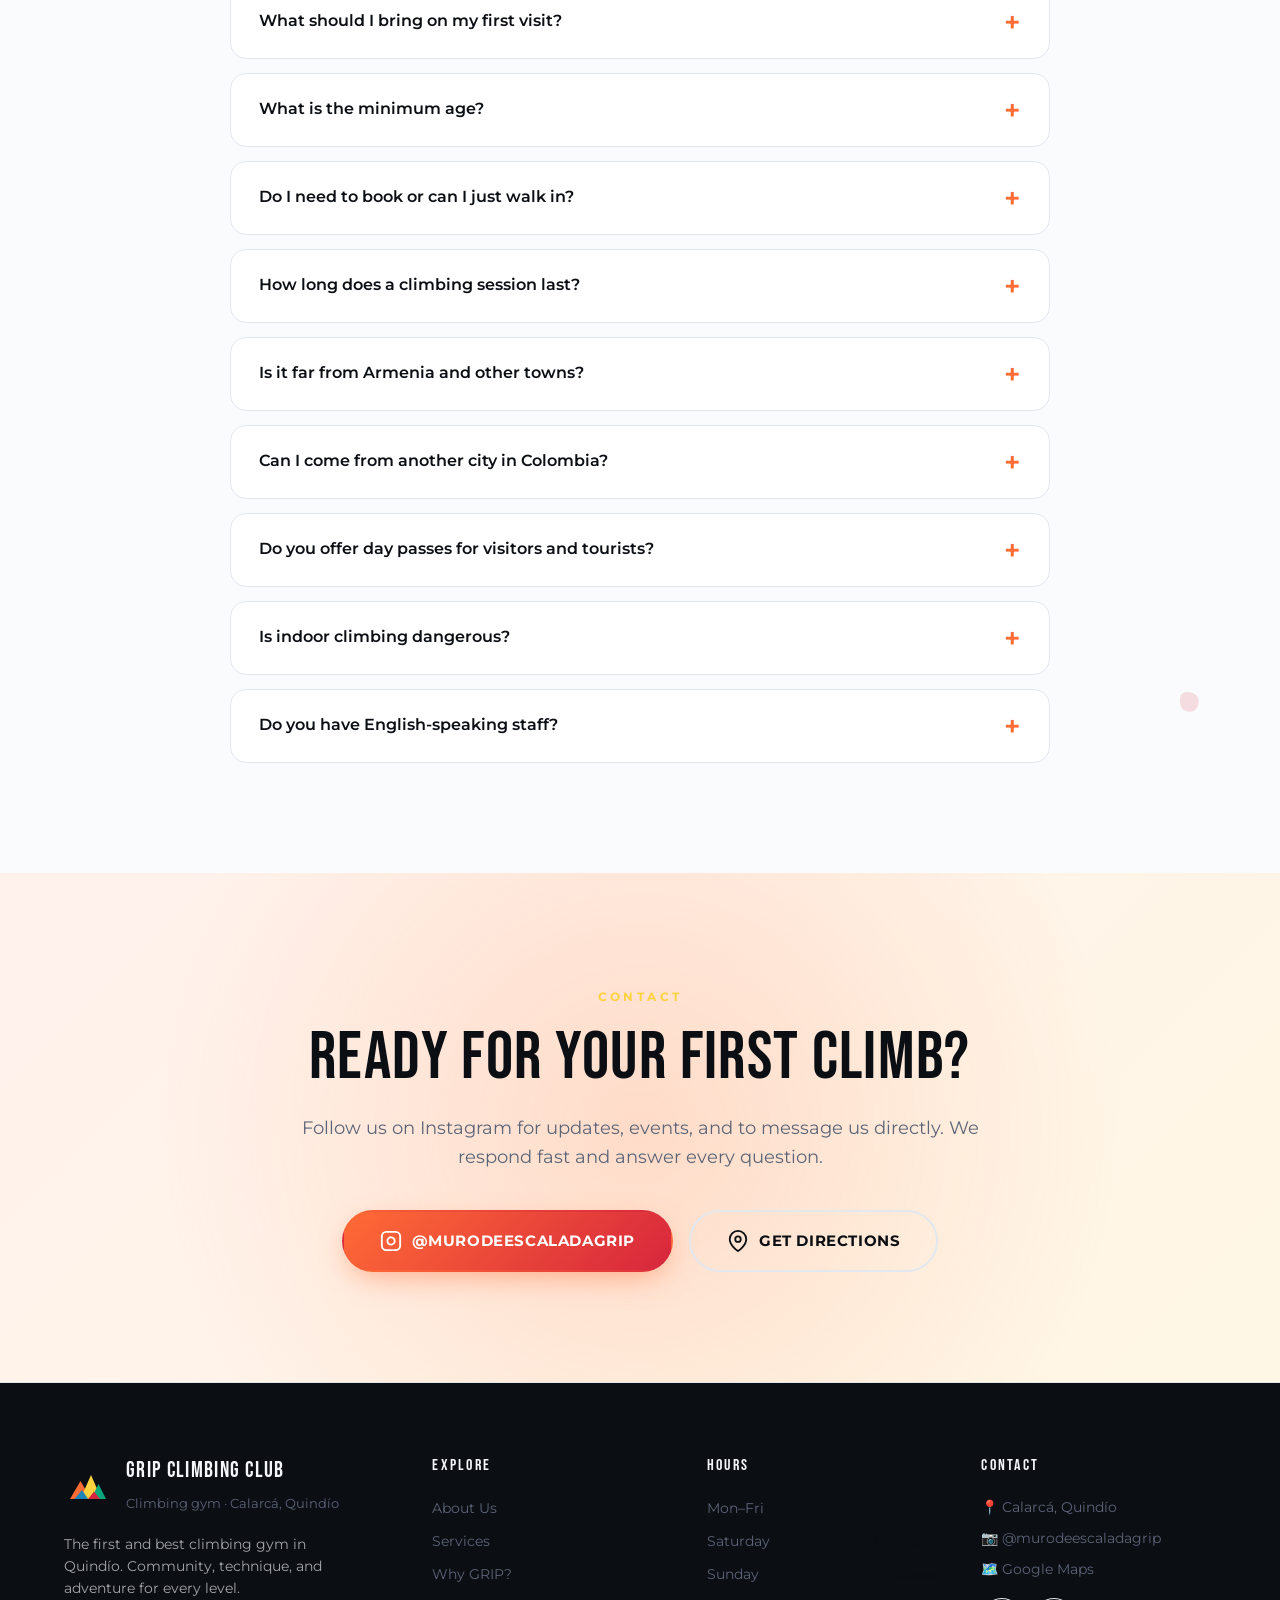
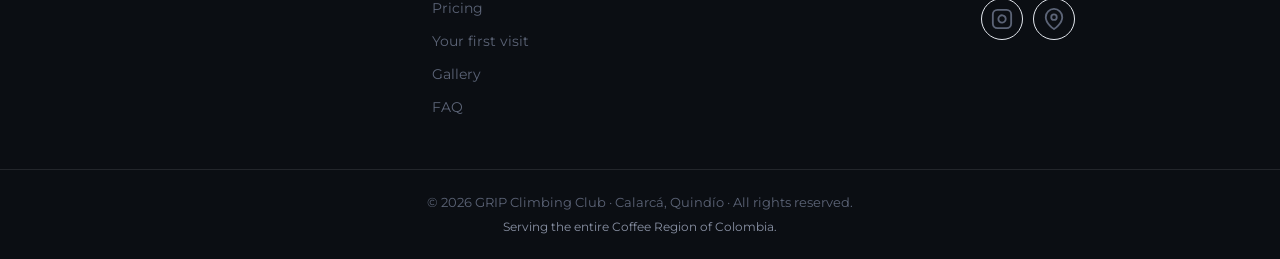
==== commit 7f70ecd1: "Add 8 playful features: climber rail, live status, chalk bursts, holds, tips, achievements - Climb R" ====
--- a/en/index.html
+++ b/en/index.html
@@ -313,6 +313,33 @@
     </div>
 </header>
 
+<!-- ===== CLIMB RAIL (climber on a rope, descends with scroll) ===== -->
+<aside class="climb-rail" aria-hidden="true">
+    <div class="climb-rail__rope"></div>
+    <div class="climb-rail__grades">
+        <span class="climb-rail__grade">V0</span>
+        <span class="climb-rail__grade">V2</span>
+        <span class="climb-rail__grade">V4</span>
+        <span class="climb-rail__grade">V6</span>
+        <span class="climb-rail__grade">V8</span>
+        <span class="climb-rail__grade">V10</span>
+        <span class="climb-rail__grade">V12</span>
+    </div>
+    <div class="climb-rail__climber">
+        <svg viewBox="0 0 40 50" width="36" height="44" xmlns="http://www.w3.org/2000/svg">
+            <line x1="20" y1="0" x2="20" y2="10" stroke="#FF6B35" stroke-width="2.5" stroke-linecap="round"/>
+            <circle cx="20" cy="14" r="5" fill="#FFD23F" stroke="#0B0E13" stroke-width="1.4"/>
+            <rect x="16" y="18" width="8" height="13" rx="2" fill="#FF6B35" stroke="#0B0E13" stroke-width="1.4"/>
+            <path d="M16 21 L12 14 L18 11" stroke="#0B0E13" stroke-width="2.2" stroke-linecap="round" fill="none"/>
+            <path d="M24 21 L28 14 L22 11" stroke="#0B0E13" stroke-width="2.2" stroke-linecap="round" fill="none"/>
+            <path d="M17 31 L13 40 L16 44" stroke="#1B85B8" stroke-width="2.6" stroke-linecap="round" fill="none"/>
+            <path d="M23 31 L27 40 L24 44" stroke="#1B85B8" stroke-width="2.6" stroke-linecap="round" fill="none"/>
+            <ellipse cx="16" cy="45" rx="3" ry="1.5" fill="#D7263D"/>
+            <ellipse cx="24" cy="45" rx="3" ry="1.5" fill="#D7263D"/>
+        </svg>
+    </div>
+</aside>
+
 <main id="main">
 
 <!-- ===== HERO ===== -->
@@ -323,12 +350,20 @@
         <div class="hero__glow hero__glow--2"></div>
         <div class="hero__glow hero__glow--3"></div>
     </div>
+    <!-- Hidden hold #1 -->
+    <button class="hidden-hold" data-hold="1" aria-label="Hidden hold" style="top: 18%; right: 6%;">
+        <svg viewBox="0 0 24 24" fill="none" stroke="#FF6B35" stroke-width="2.2"><path d="M5 14 Q4 8 10 6 Q18 4 19 10 Q20 16 14 18 Q7 19 5 14 Z" fill="#FF6B35"/></svg>
+    </button>
 
     <div class="container hero__inner">
         <div class="hero__content">
             <span class="hero__eyebrow">
                 <span class="dot"></span>
                 Calarcá · Quindío · Colombia
+            </span>
+            <span class="status-pill" data-status-pill data-state="closed" role="status" aria-live="polite">
+                <span class="status-dot" aria-hidden="true"></span>
+                <span class="status-text">·</span>
             </span>
             <h1 class="hero__title" id="hero-title">
                 Climb. <span class="text-gradient">Train.</span><br>
@@ -396,6 +431,20 @@
     </a>
 </section>
 
+<!-- ===== TIP OF THE DAY ===== -->
+<aside class="tip-banner" aria-label="Climbing tip of the day">
+    <div class="container tip-banner__inner">
+        <span class="tip-banner__label">
+            <svg viewBox="0 0 24 24" fill="none" stroke="currentColor" stroke-width="2.4" stroke-linecap="round" stroke-linejoin="round">
+                <path d="M12 2v2M12 20v2M4.93 4.93l1.41 1.41M17.66 17.66l1.41 1.41M2 12h2M20 12h2M4.93 19.07l1.41-1.41M17.66 6.34l1.41-1.41"/>
+                <circle cx="12" cy="12" r="4"/>
+            </svg>
+            Today's tip
+        </span>
+        <p class="tip-banner__text" id="tipText">Loading today's climbing tip…</p>
+    </div>
+</aside>
+
 <!-- ===== PATH CARDS ===== -->
 <section class="section section--paths" id="caminos" aria-label="Are you new or already climbing?">
     <div class="container">
@@ -540,7 +589,11 @@
 </section>
 
 <!-- ===== SERVICES ===== -->
-<section class="section section--dark" id="servicios" aria-labelledby="servicios-title">
+<section class="section section--dark" id="servicios" aria-labelledby="servicios-title" style="position:relative;">
+    <!-- Hidden hold #2 -->
+    <button class="hidden-hold" data-hold="2" aria-label="Hidden hold" style="top: 4%; left: 3%;">
+        <svg viewBox="0 0 24 24"><path d="M6 4 Q3 12 8 18 Q14 22 18 16 Q22 8 16 4 Q11 1 6 4 Z" fill="#1B85B8"/></svg>
+    </button>
     <div class="container">
         <div class="section__head">
             <span class="section__eyebrow">Services</span>
@@ -589,7 +642,11 @@
 </section>
 
 <!-- ===== WHY GRIP ===== -->
-<section class="section section--why" id="porque" aria-labelledby="porque-title">
+<section class="section section--why" id="porque" aria-labelledby="porque-title" style="position:relative;">
+    <!-- Hidden hold #3 -->
+    <button class="hidden-hold" data-hold="3" aria-label="Hidden hold" style="bottom: 6%; right: 4%;">
+        <svg viewBox="0 0 24 24"><path d="M4 12 Q4 4 12 4 Q20 4 20 12 Q20 20 12 20 Q4 20 4 12 Z" fill="#06A77D"/></svg>
+    </button>
     <div class="container">
         <div class="section__head">
             <span class="section__eyebrow">Why GRIP?</span>
@@ -934,7 +991,11 @@
 </section>
 
 <!-- ===== COLOMBIA REACH ===== -->
-<section class="section section--colombia" id="colombia" aria-labelledby="colombia-title">
+<section class="section section--colombia" id="colombia" aria-labelledby="colombia-title" style="position:relative;">
+    <!-- Hidden hold #4 -->
+    <button class="hidden-hold" data-hold="4" aria-label="Hidden hold" style="top: 8%; left: 5%;">
+        <svg viewBox="0 0 24 24"><path d="M8 3 Q3 9 6 16 Q10 22 18 18 Q22 12 17 6 Q12 1 8 3 Z" fill="#FFD23F"/></svg>
+    </button>
     <div class="container">
         <div class="section__head">
             <span class="section__eyebrow">All of Colombia</span>
@@ -1049,7 +1110,11 @@
 </section>
 
 <!-- ===== FAQ ===== -->
-<section class="section" id="faq" aria-labelledby="faq-title">
+<section class="section" id="faq" aria-labelledby="faq-title" style="position:relative;">
+    <!-- Hidden hold #5 -->
+    <button class="hidden-hold" data-hold="5" aria-label="Hidden hold" style="bottom: 12%; right: 6%;">
+        <svg viewBox="0 0 24 24"><path d="M5 6 Q8 2 14 4 Q22 6 20 14 Q18 22 10 20 Q2 18 5 6 Z" fill="#D7263D"/></svg>
+    </button>
     <div class="container">
         <div class="section__head">
             <span class="section__eyebrow">FAQ</span>
--- a/styles.css
+++ b/styles.css
@@ -1903,6 +1903,345 @@
     box-shadow: 0 8px 22px -6px rgba(255,107,53,.55);
 }
 .bottom-bar__btn--primary:hover { transform: translateY(-2px); }
+
+/* ===== Climber Rail (right-edge rope + scroll-driven climber) ===== */
+.climb-rail {
+    position: fixed;
+    top: 90px;
+    bottom: 110px;
+    right: 22px;
+    width: 56px;
+    z-index: 40;
+    pointer-events: none;
+    opacity: 0;
+    transition: opacity .5s var(--ease-out);
+}
+.climb-rail.ready { opacity: 1; }
+.climb-rail__rope {
+    position: absolute;
+    left: 50%;
+    top: 0;
+    bottom: 0;
+    width: 4px;
+    transform: translateX(-50%);
+    background:
+        repeating-linear-gradient(
+            to bottom,
+            var(--orange) 0 6px,
+            #4a2818 6px 12px
+        );
+    border-radius: 4px;
+    box-shadow: 0 0 16px rgba(0,0,0,.4);
+}
+[data-theme="light"] .climb-rail__rope {
+    background:
+        repeating-linear-gradient(
+            to bottom,
+            var(--orange) 0 6px,
+            #c84a1a 6px 12px
+        );
+    box-shadow: 0 0 14px rgba(0,0,0,.12);
+}
+.climb-rail__grades {
+    position: absolute;
+    inset: 0;
+    pointer-events: none;
+}
+.climb-rail__grade {
+    position: absolute;
+    right: 16px;
+    transform: translateY(-50%);
+    font-family: var(--font-display);
+    font-size: 11px;
+    letter-spacing: .08em;
+    color: var(--muted);
+    padding: 2px 6px;
+    background: var(--bg);
+    border-radius: 4px;
+    border: 1px solid var(--line);
+    line-height: 1;
+    font-weight: 400;
+    white-space: nowrap;
+    transition: color .3s var(--ease), border-color .3s var(--ease);
+}
+.climb-rail__grade.passed {
+    color: var(--orange);
+    border-color: rgba(255,107,53,.4);
+}
+.climb-rail__climber {
+    position: absolute;
+    left: 50%;
+    top: 0;
+    transform: translate(-50%, 0);
+    width: 36px;
+    height: 44px;
+    will-change: transform;
+    transition: transform .12s linear;
+    filter: drop-shadow(0 4px 10px rgba(0,0,0,.4));
+}
+.climb-rail__climber svg { display: block; }
+
+/* ===== Open-now status badge ===== */
+.status-pill {
+    display: inline-flex;
+    align-items: center;
+    gap: 8px;
+    margin-top: 12px;
+    padding: 6px 12px;
+    border-radius: 999px;
+    font-size: 11px;
+    letter-spacing: .15em;
+    text-transform: uppercase;
+    font-weight: 600;
+    background: var(--bg-card);
+    border: 1px solid var(--line);
+    color: var(--muted);
+    transition: opacity .3s var(--ease);
+}
+.status-pill .status-dot {
+    width: 8px;
+    height: 8px;
+    border-radius: 50%;
+    flex-shrink: 0;
+}
+.status-pill[data-state="open"] {
+    color: var(--green);
+    border-color: rgba(6,167,125,.35);
+    background: rgba(6,167,125,.08);
+}
+.status-pill[data-state="open"] .status-dot {
+    background: var(--green);
+    box-shadow: 0 0 0 0 rgba(6,167,125,.6);
+    animation: status-pulse 2.4s var(--ease) infinite;
+}
+.status-pill[data-state="closed"] {
+    color: var(--muted);
+    border-color: var(--line);
+}
+.status-pill[data-state="closed"] .status-dot {
+    background: var(--red);
+    opacity: .7;
+}
+@keyframes status-pulse {
+    0%   { box-shadow: 0 0 0 0 rgba(6,167,125,.55); }
+    70%  { box-shadow: 0 0 0 10px rgba(6,167,125,0); }
+    100% { box-shadow: 0 0 0 0 rgba(6,167,125,0); }
+}
+
+/* Status in nav (compact variant) */
+.nav .status-pill {
+    margin: 0;
+    padding: 5px 10px;
+    font-size: 10px;
+    letter-spacing: .12em;
+}
+
+/* ===== Chalk burst particles ===== */
+.chalk-particle {
+    position: fixed;
+    width: var(--size, 6px);
+    height: var(--size, 6px);
+    border-radius: 50%;
+    background: radial-gradient(circle, rgba(255,255,255,.95), rgba(255,255,255,.4) 60%, transparent);
+    pointer-events: none;
+    z-index: 9999;
+    animation: chalk-poof .75s cubic-bezier(.2, .8, .4, 1) forwards;
+    transform: translate(-50%, -50%);
+    will-change: transform, opacity;
+}
+@keyframes chalk-poof {
+    0%   { opacity: 0; transform: translate(-50%, -50%) scale(.4); }
+    15%  { opacity: 1; transform: translate(-50%, -50%) scale(1); }
+    100% {
+        opacity: 0;
+        transform:
+            translate(calc(-50% + var(--dx)), calc(-50% + var(--dy)))
+            scale(1.2);
+    }
+}
+
+/* ===== Cursor chalk trail (lighter particle) ===== */
+.cursor-chalk {
+    position: fixed;
+    width: 8px;
+    height: 8px;
+    border-radius: 50%;
+    background: radial-gradient(circle, rgba(255,255,255,.7), transparent 70%);
+    pointer-events: none;
+    z-index: 9998;
+    animation: cursor-chalk-fade .6s ease-out forwards;
+    transform: translate(-50%, -50%);
+    mix-blend-mode: screen;
+}
+@keyframes cursor-chalk-fade {
+    0%   { opacity: .8; transform: translate(-50%, -50%) scale(1); }
+    100% { opacity: 0;  transform: translate(-50%, calc(-50% + 14px)) scale(.4); }
+}
+
+/* ===== Hidden holds ===== */
+.hidden-hold {
+    position: absolute;
+    width: 28px;
+    height: 28px;
+    padding: 0;
+    background: transparent;
+    border: 0;
+    cursor: pointer;
+    opacity: .14;
+    transition: opacity .4s var(--ease), transform .35s var(--ease);
+    z-index: 5;
+}
+.hidden-hold:hover,
+.hidden-hold:focus-visible {
+    opacity: .85;
+    transform: scale(1.15) rotate(8deg);
+}
+.hidden-hold.found {
+    opacity: .9;
+    cursor: default;
+    pointer-events: none;
+    animation: hold-found .6s var(--ease-out);
+}
+.hidden-hold.found svg { filter: drop-shadow(0 0 8px currentColor); }
+@keyframes hold-found {
+    0%   { transform: scale(1); }
+    50%  { transform: scale(1.4) rotate(15deg); }
+    100% { transform: scale(1) rotate(0); }
+}
+.hidden-hold svg { width: 100%; height: 100%; display: block; }
+
+/* ===== Toast (holds, achievements) ===== */
+.toast {
+    position: fixed;
+    bottom: 100px;
+    left: 50%;
+    transform: translate(-50%, 30px);
+    padding: 14px 20px;
+    background: var(--bg-card);
+    border: 1px solid var(--line);
+    border-left: 4px solid var(--orange);
+    border-radius: 12px;
+    box-shadow: 0 18px 50px -16px rgba(0,0,0,.5);
+    font-size: 13.5px;
+    line-height: 1.5;
+    color: var(--text);
+    z-index: 9000;
+    opacity: 0;
+    max-width: 360px;
+    transition: opacity .35s var(--ease-out), transform .4s var(--ease-out);
+    pointer-events: none;
+}
+.toast.show {
+    opacity: 1;
+    transform: translate(-50%, 0);
+}
+.toast strong { font-weight: 700; }
+.toast code {
+    display: inline-block;
+    margin-top: 4px;
+    padding: 3px 8px;
+    background: var(--bg);
+    border: 1px dashed var(--orange);
+    border-radius: 6px;
+    color: var(--orange);
+    font-family: var(--font-display);
+    letter-spacing: .1em;
+    font-size: 15px;
+}
+.toast small {
+    display: block;
+    color: var(--muted);
+    margin-top: 4px;
+    font-size: 11.5px;
+}
+.toast--win {
+    border-left-color: var(--yellow);
+    background: linear-gradient(135deg, rgba(255,210,63,.14), var(--bg-card) 60%);
+}
+.toast--achievement {
+    bottom: 24px;
+    left: 24px;
+    transform: translate(-30px, 0);
+    border-left-color: var(--green);
+}
+.toast--achievement.show {
+    transform: translate(0, 0);
+}
+
+/* ===== Tip of the day card ===== */
+.tip-banner {
+    background: var(--bg-soft);
+    border-top: 1px solid var(--line);
+    border-bottom: 1px solid var(--line);
+    padding: 18px 0;
+}
+.tip-banner__inner {
+    display: flex;
+    align-items: center;
+    gap: 18px;
+    flex-wrap: wrap;
+}
+.tip-banner__label {
+    display: inline-flex;
+    align-items: center;
+    gap: 8px;
+    flex-shrink: 0;
+    padding: 6px 14px;
+    border-radius: 999px;
+    background: var(--gradient);
+    color: #fff;
+    font-size: 11px;
+    letter-spacing: .18em;
+    text-transform: uppercase;
+    font-weight: 700;
+}
+.tip-banner__label svg {
+    width: 14px;
+    height: 14px;
+}
+.tip-banner__text {
+    flex: 1;
+    min-width: 240px;
+    font-size: 14.5px;
+    line-height: 1.55;
+    color: var(--text);
+}
+.tip-banner__text strong { color: var(--orange); font-weight: 700; }
+
+/* ===== Route line SVG ===== */
+.route-line {
+    position: absolute;
+    top: 0;
+    left: 50%;
+    transform: translateX(-50%);
+    width: 100%;
+    height: 100%;
+    pointer-events: none;
+    z-index: 0;
+    overflow: visible;
+    opacity: .35;
+}
+.route-line path {
+    fill: none;
+    stroke: url(#routeGradient);
+    stroke-width: 2.5;
+    stroke-linecap: round;
+    stroke-dasharray: var(--len, 4000);
+    stroke-dashoffset: var(--off, 4000);
+    transition: stroke-dashoffset .15s linear;
+}
+
+/* Responsive */
+@media (max-width: 1024px) {
+    .climb-rail { display: none; }
+    .route-line { display: none; }
+}
+@media (max-width: 720px) {
+    .toast { max-width: calc(100vw - 32px); bottom: 90px; }
+    .toast--achievement { left: 16px; bottom: 16px; max-width: calc(100vw - 32px); }
+    .tip-banner__inner { gap: 12px; }
+    .tip-banner__text { font-size: 13.5px; min-width: 0; }
+}
 
 /* ===== Responsive ===== */
 @media (max-width: 1100px) {
--- a/styles.css
+++ b/styles.css
@@ -1903,6 +1903,345 @@
     box-shadow: 0 8px 22px -6px rgba(255,107,53,.55);
 }
 .bottom-bar__btn--primary:hover { transform: translateY(-2px); }
+
+/* ===== Climber Rail (right-edge rope + scroll-driven climber) ===== */
+.climb-rail {
+    position: fixed;
+    top: 90px;
+    bottom: 110px;
+    right: 22px;
+    width: 56px;
+    z-index: 40;
+    pointer-events: none;
+    opacity: 0;
+    transition: opacity .5s var(--ease-out);
+}
+.climb-rail.ready { opacity: 1; }
+.climb-rail__rope {
+    position: absolute;
+    left: 50%;
+    top: 0;
+    bottom: 0;
+    width: 4px;
+    transform: translateX(-50%);
+    background:
+        repeating-linear-gradient(
+            to bottom,
+            var(--orange) 0 6px,
+            #4a2818 6px 12px
+        );
+    border-radius: 4px;
+    box-shadow: 0 0 16px rgba(0,0,0,.4);
+}
+[data-theme="light"] .climb-rail__rope {
+    background:
+        repeating-linear-gradient(
+            to bottom,
+            var(--orange) 0 6px,
+            #c84a1a 6px 12px
+        );
+    box-shadow: 0 0 14px rgba(0,0,0,.12);
+}
+.climb-rail__grades {
+    position: absolute;
+    inset: 0;
+    pointer-events: none;
+}
+.climb-rail__grade {
+    position: absolute;
+    right: 16px;
+    transform: translateY(-50%);
+    font-family: var(--font-display);
+    font-size: 11px;
+    letter-spacing: .08em;
+    color: var(--muted);
+    padding: 2px 6px;
+    background: var(--bg);
+    border-radius: 4px;
+    border: 1px solid var(--line);
+    line-height: 1;
+    font-weight: 400;
+    white-space: nowrap;
+    transition: color .3s var(--ease), border-color .3s var(--ease);
+}
+.climb-rail__grade.passed {
+    color: var(--orange);
+    border-color: rgba(255,107,53,.4);
+}
+.climb-rail__climber {
+    position: absolute;
+    left: 50%;
+    top: 0;
+    transform: translate(-50%, 0);
+    width: 36px;
+    height: 44px;
+    will-change: transform;
+    transition: transform .12s linear;
+    filter: drop-shadow(0 4px 10px rgba(0,0,0,.4));
+}
+.climb-rail__climber svg { display: block; }
+
+/* ===== Open-now status badge ===== */
+.status-pill {
+    display: inline-flex;
+    align-items: center;
+    gap: 8px;
+    margin-top: 12px;
+    padding: 6px 12px;
+    border-radius: 999px;
+    font-size: 11px;
+    letter-spacing: .15em;
+    text-transform: uppercase;
+    font-weight: 600;
+    background: var(--bg-card);
+    border: 1px solid var(--line);
+    color: var(--muted);
+    transition: opacity .3s var(--ease);
+}
+.status-pill .status-dot {
+    width: 8px;
+    height: 8px;
+    border-radius: 50%;
+    flex-shrink: 0;
+}
+.status-pill[data-state="open"] {
+    color: var(--green);
+    border-color: rgba(6,167,125,.35);
+    background: rgba(6,167,125,.08);
+}
+.status-pill[data-state="open"] .status-dot {
+    background: var(--green);
+    box-shadow: 0 0 0 0 rgba(6,167,125,.6);
+    animation: status-pulse 2.4s var(--ease) infinite;
+}
+.status-pill[data-state="closed"] {
+    color: var(--muted);
+    border-color: var(--line);
+}
+.status-pill[data-state="closed"] .status-dot {
+    background: var(--red);
+    opacity: .7;
+}
+@keyframes status-pulse {
+    0%   { box-shadow: 0 0 0 0 rgba(6,167,125,.55); }
+    70%  { box-shadow: 0 0 0 10px rgba(6,167,125,0); }
+    100% { box-shadow: 0 0 0 0 rgba(6,167,125,0); }
+}
+
+/* Status in nav (compact variant) */
+.nav .status-pill {
+    margin: 0;
+    padding: 5px 10px;
+    font-size: 10px;
+    letter-spacing: .12em;
+}
+
+/* ===== Chalk burst particles ===== */
+.chalk-particle {
+    position: fixed;
+    width: var(--size, 6px);
+    height: var(--size, 6px);
+    border-radius: 50%;
+    background: radial-gradient(circle, rgba(255,255,255,.95), rgba(255,255,255,.4) 60%, transparent);
+    pointer-events: none;
+    z-index: 9999;
+    animation: chalk-poof .75s cubic-bezier(.2, .8, .4, 1) forwards;
+    transform: translate(-50%, -50%);
+    will-change: transform, opacity;
+}
+@keyframes chalk-poof {
+    0%   { opacity: 0; transform: translate(-50%, -50%) scale(.4); }
+    15%  { opacity: 1; transform: translate(-50%, -50%) scale(1); }
+    100% {
+        opacity: 0;
+        transform:
+            translate(calc(-50% + var(--dx)), calc(-50% + var(--dy)))
+            scale(1.2);
+    }
+}
+
+/* ===== Cursor chalk trail (lighter particle) ===== */
+.cursor-chalk {
+    position: fixed;
+    width: 8px;
+    height: 8px;
+    border-radius: 50%;
+    background: radial-gradient(circle, rgba(255,255,255,.7), transparent 70%);
+    pointer-events: none;
+    z-index: 9998;
+    animation: cursor-chalk-fade .6s ease-out forwards;
+    transform: translate(-50%, -50%);
+    mix-blend-mode: screen;
+}
+@keyframes cursor-chalk-fade {
+    0%   { opacity: .8; transform: translate(-50%, -50%) scale(1); }
+    100% { opacity: 0;  transform: translate(-50%, calc(-50% + 14px)) scale(.4); }
+}
+
+/* ===== Hidden holds ===== */
+.hidden-hold {
+    position: absolute;
+    width: 28px;
+    height: 28px;
+    padding: 0;
+    background: transparent;
+    border: 0;
+    cursor: pointer;
+    opacity: .14;
+    transition: opacity .4s var(--ease), transform .35s var(--ease);
+    z-index: 5;
+}
+.hidden-hold:hover,
+.hidden-hold:focus-visible {
+    opacity: .85;
+    transform: scale(1.15) rotate(8deg);
+}
+.hidden-hold.found {
+    opacity: .9;
+    cursor: default;
+    pointer-events: none;
+    animation: hold-found .6s var(--ease-out);
+}
+.hidden-hold.found svg { filter: drop-shadow(0 0 8px currentColor); }
+@keyframes hold-found {
+    0%   { transform: scale(1); }
+    50%  { transform: scale(1.4) rotate(15deg); }
+    100% { transform: scale(1) rotate(0); }
+}
+.hidden-hold svg { width: 100%; height: 100%; display: block; }
+
+/* ===== Toast (holds, achievements) ===== */
+.toast {
+    position: fixed;
+    bottom: 100px;
+    left: 50%;
+    transform: translate(-50%, 30px);
+    padding: 14px 20px;
+    background: var(--bg-card);
+    border: 1px solid var(--line);
+    border-left: 4px solid var(--orange);
+    border-radius: 12px;
+    box-shadow: 0 18px 50px -16px rgba(0,0,0,.5);
+    font-size: 13.5px;
+    line-height: 1.5;
+    color: var(--text);
+    z-index: 9000;
+    opacity: 0;
+    max-width: 360px;
+    transition: opacity .35s var(--ease-out), transform .4s var(--ease-out);
+    pointer-events: none;
+}
+.toast.show {
+    opacity: 1;
+    transform: translate(-50%, 0);
+}
+.toast strong { font-weight: 700; }
+.toast code {
+    display: inline-block;
+    margin-top: 4px;
+    padding: 3px 8px;
+    background: var(--bg);
+    border: 1px dashed var(--orange);
+    border-radius: 6px;
+    color: var(--orange);
+    font-family: var(--font-display);
+    letter-spacing: .1em;
+    font-size: 15px;
+}
+.toast small {
+    display: block;
+    color: var(--muted);
+    margin-top: 4px;
+    font-size: 11.5px;
+}
+.toast--win {
+    border-left-color: var(--yellow);
+    background: linear-gradient(135deg, rgba(255,210,63,.14), var(--bg-card) 60%);
+}
+.toast--achievement {
+    bottom: 24px;
+    left: 24px;
+    transform: translate(-30px, 0);
+    border-left-color: var(--green);
+}
+.toast--achievement.show {
+    transform: translate(0, 0);
+}
+
+/* ===== Tip of the day card ===== */
+.tip-banner {
+    background: var(--bg-soft);
+    border-top: 1px solid var(--line);
+    border-bottom: 1px solid var(--line);
+    padding: 18px 0;
+}
+.tip-banner__inner {
+    display: flex;
+    align-items: center;
+    gap: 18px;
+    flex-wrap: wrap;
+}
+.tip-banner__label {
+    display: inline-flex;
+    align-items: center;
+    gap: 8px;
+    flex-shrink: 0;
+    padding: 6px 14px;
+    border-radius: 999px;
+    background: var(--gradient);
+    color: #fff;
+    font-size: 11px;
+    letter-spacing: .18em;
+    text-transform: uppercase;
+    font-weight: 700;
+}
+.tip-banner__label svg {
+    width: 14px;
+    height: 14px;
+}
+.tip-banner__text {
+    flex: 1;
+    min-width: 240px;
+    font-size: 14.5px;
+    line-height: 1.55;
+    color: var(--text);
+}
+.tip-banner__text strong { color: var(--orange); font-weight: 700; }
+
+/* ===== Route line SVG ===== */
+.route-line {
+    position: absolute;
+    top: 0;
+    left: 50%;
+    transform: translateX(-50%);
+    width: 100%;
+    height: 100%;
+    pointer-events: none;
+    z-index: 0;
+    overflow: visible;
+    opacity: .35;
+}
+.route-line path {
+    fill: none;
+    stroke: url(#routeGradient);
+    stroke-width: 2.5;
+    stroke-linecap: round;
+    stroke-dasharray: var(--len, 4000);
+    stroke-dashoffset: var(--off, 4000);
+    transition: stroke-dashoffset .15s linear;
+}
+
+/* Responsive */
+@media (max-width: 1024px) {
+    .climb-rail { display: none; }
+    .route-line { display: none; }
+}
+@media (max-width: 720px) {
+    .toast { max-width: calc(100vw - 32px); bottom: 90px; }
+    .toast--achievement { left: 16px; bottom: 16px; max-width: calc(100vw - 32px); }
+    .tip-banner__inner { gap: 12px; }
+    .tip-banner__text { font-size: 13.5px; min-width: 0; }
+}
 
 /* ===== Responsive ===== */
 @media (max-width: 1100px) {
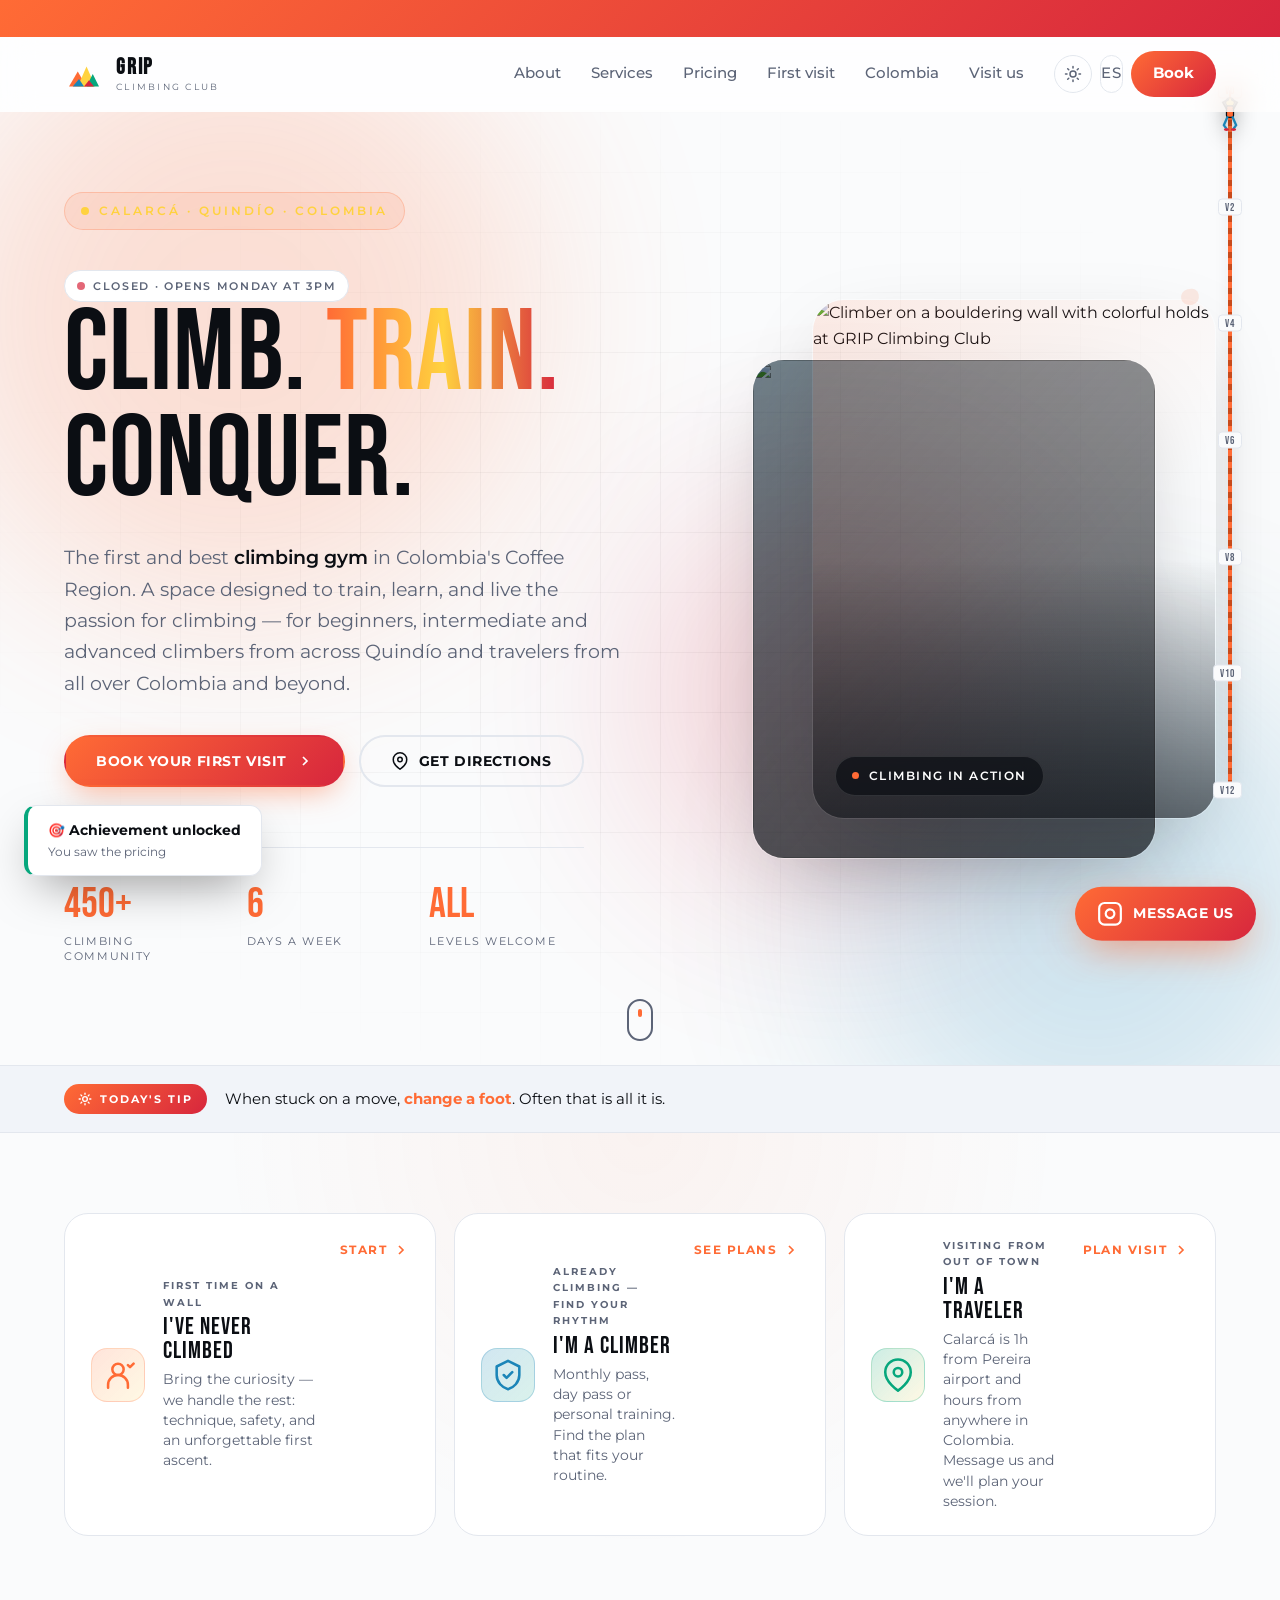
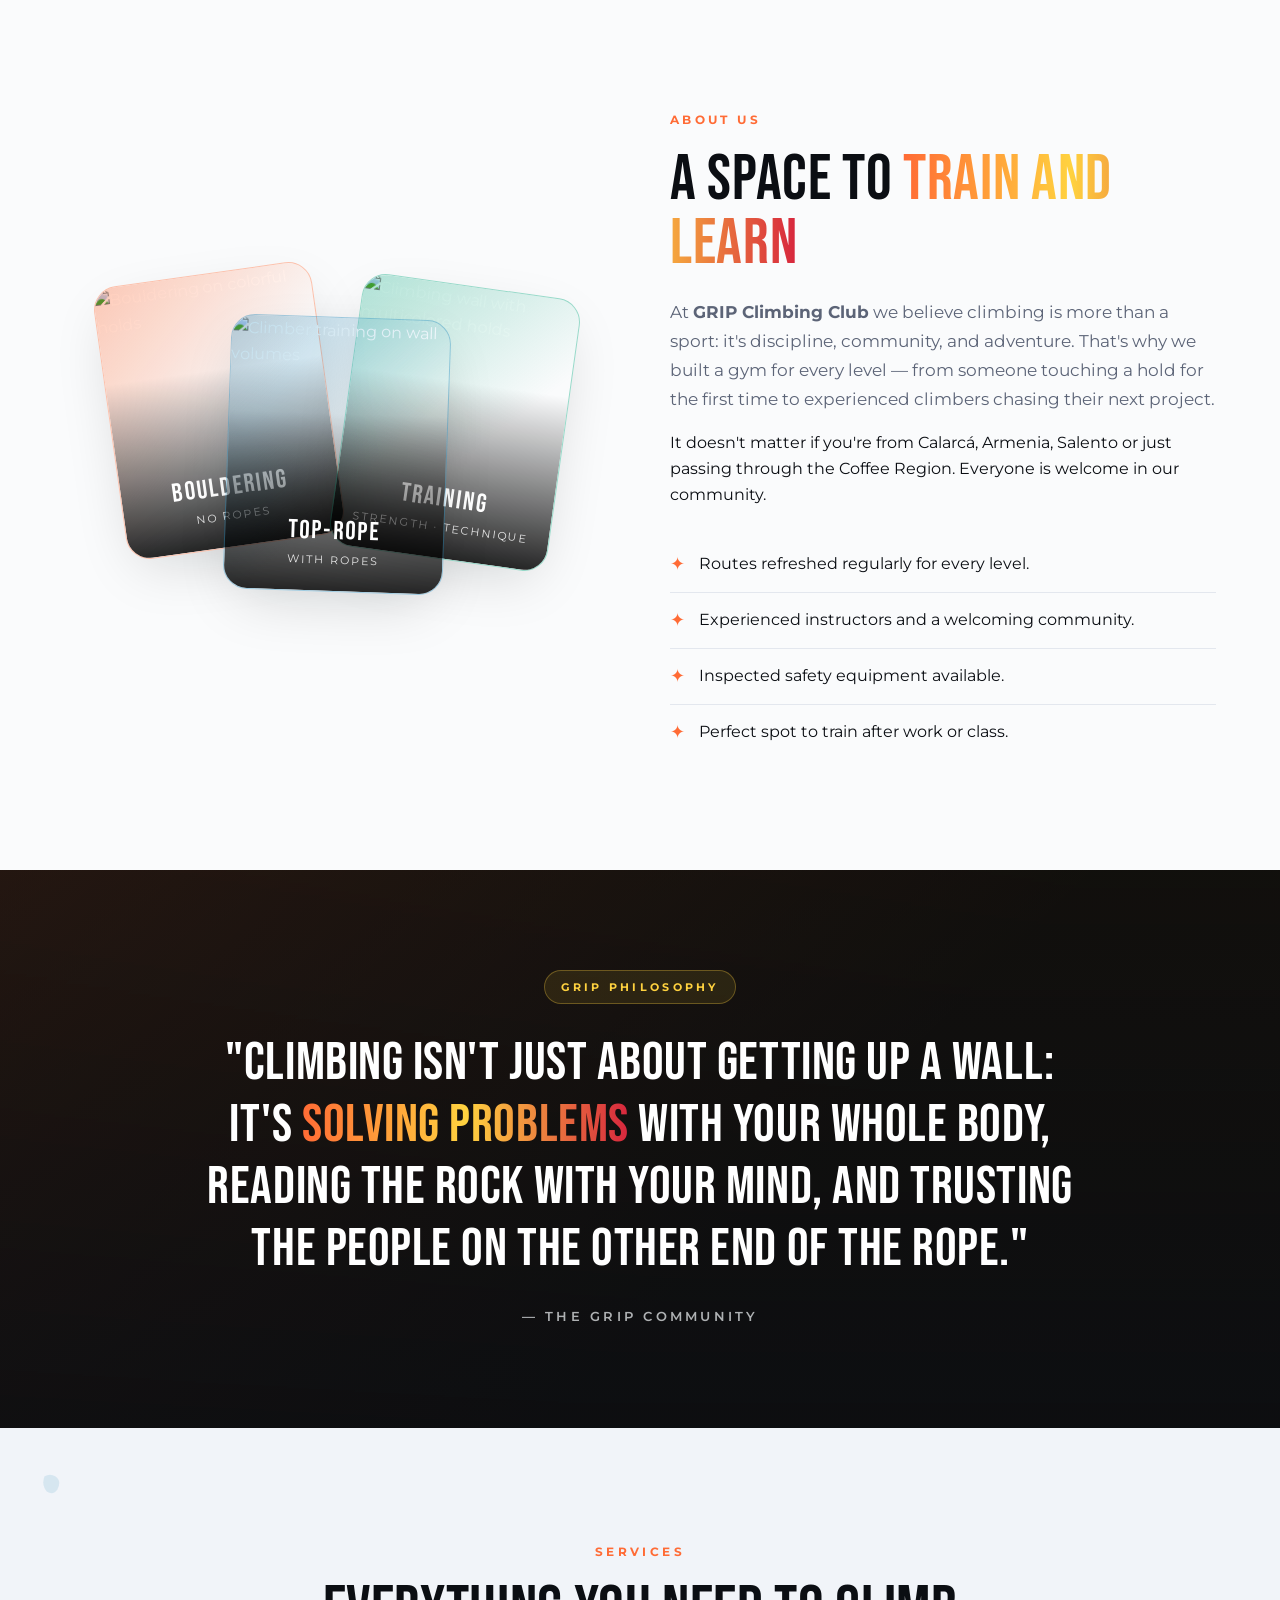
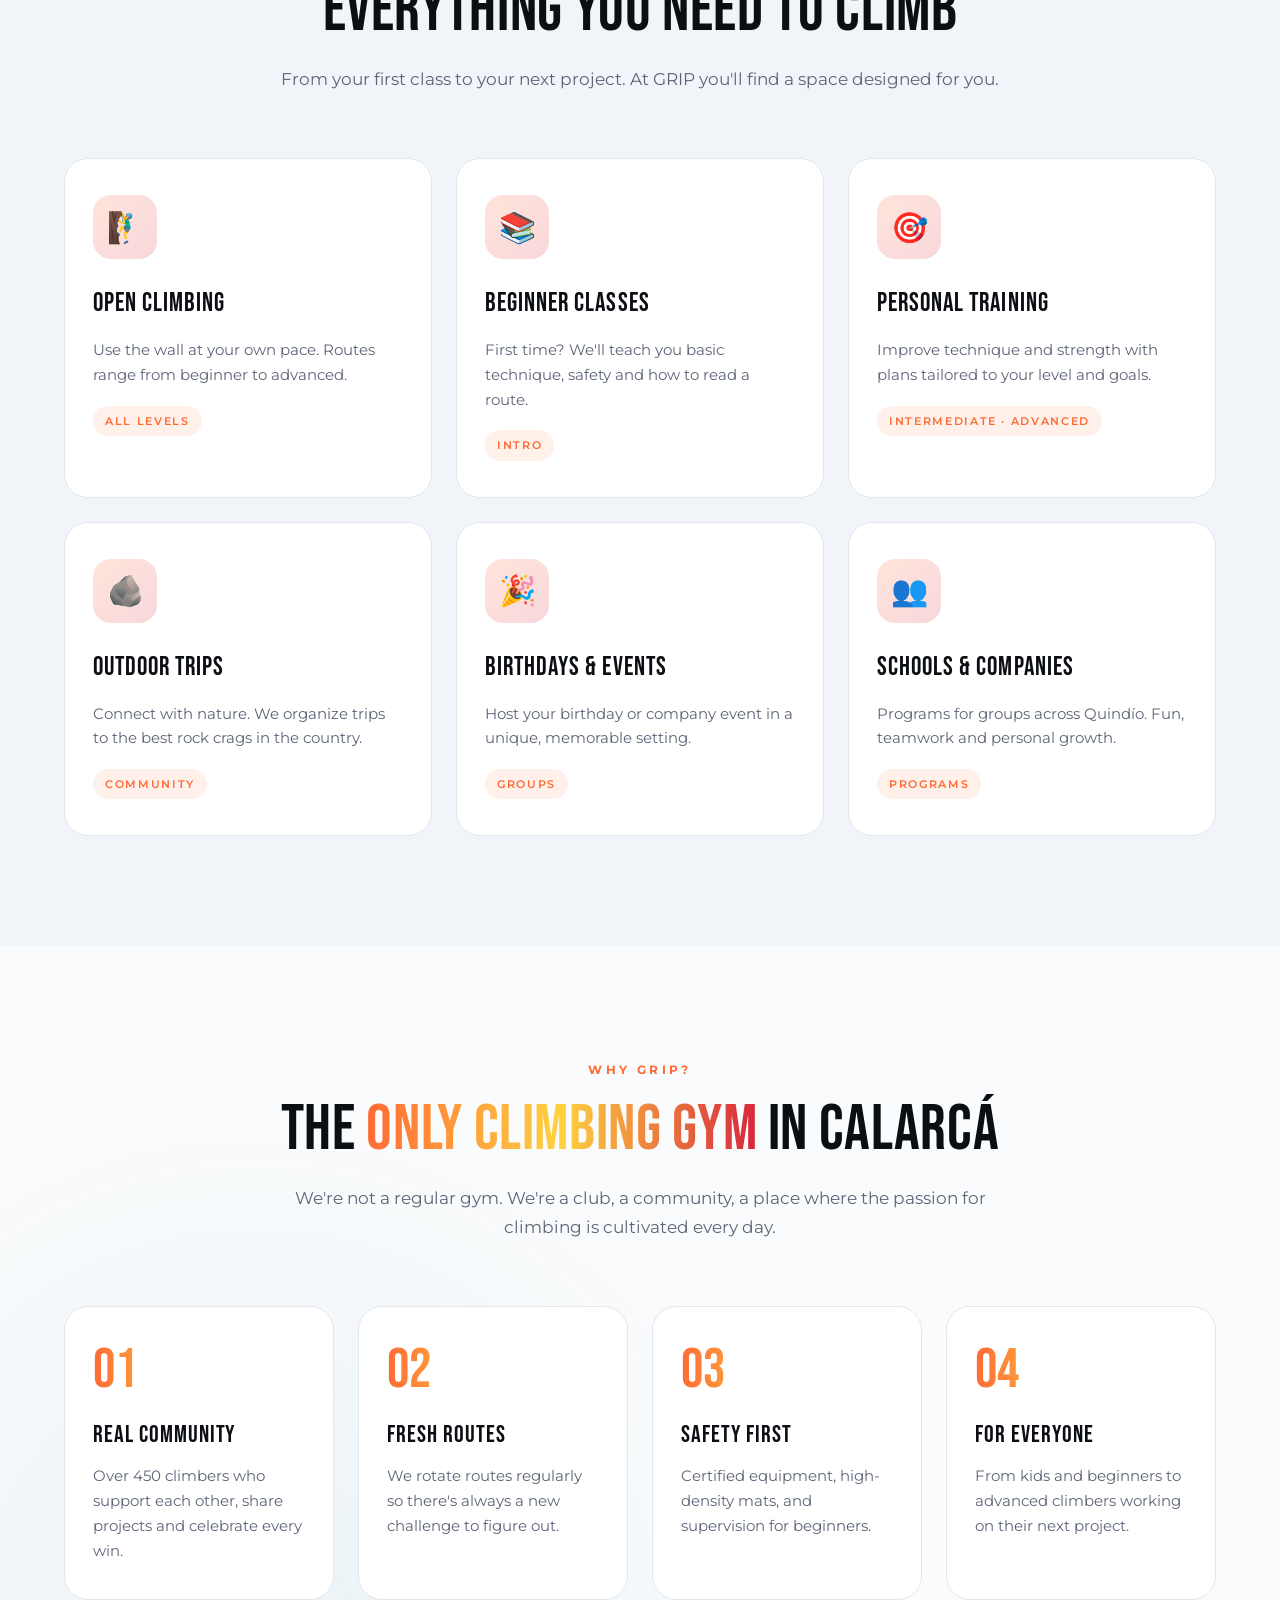
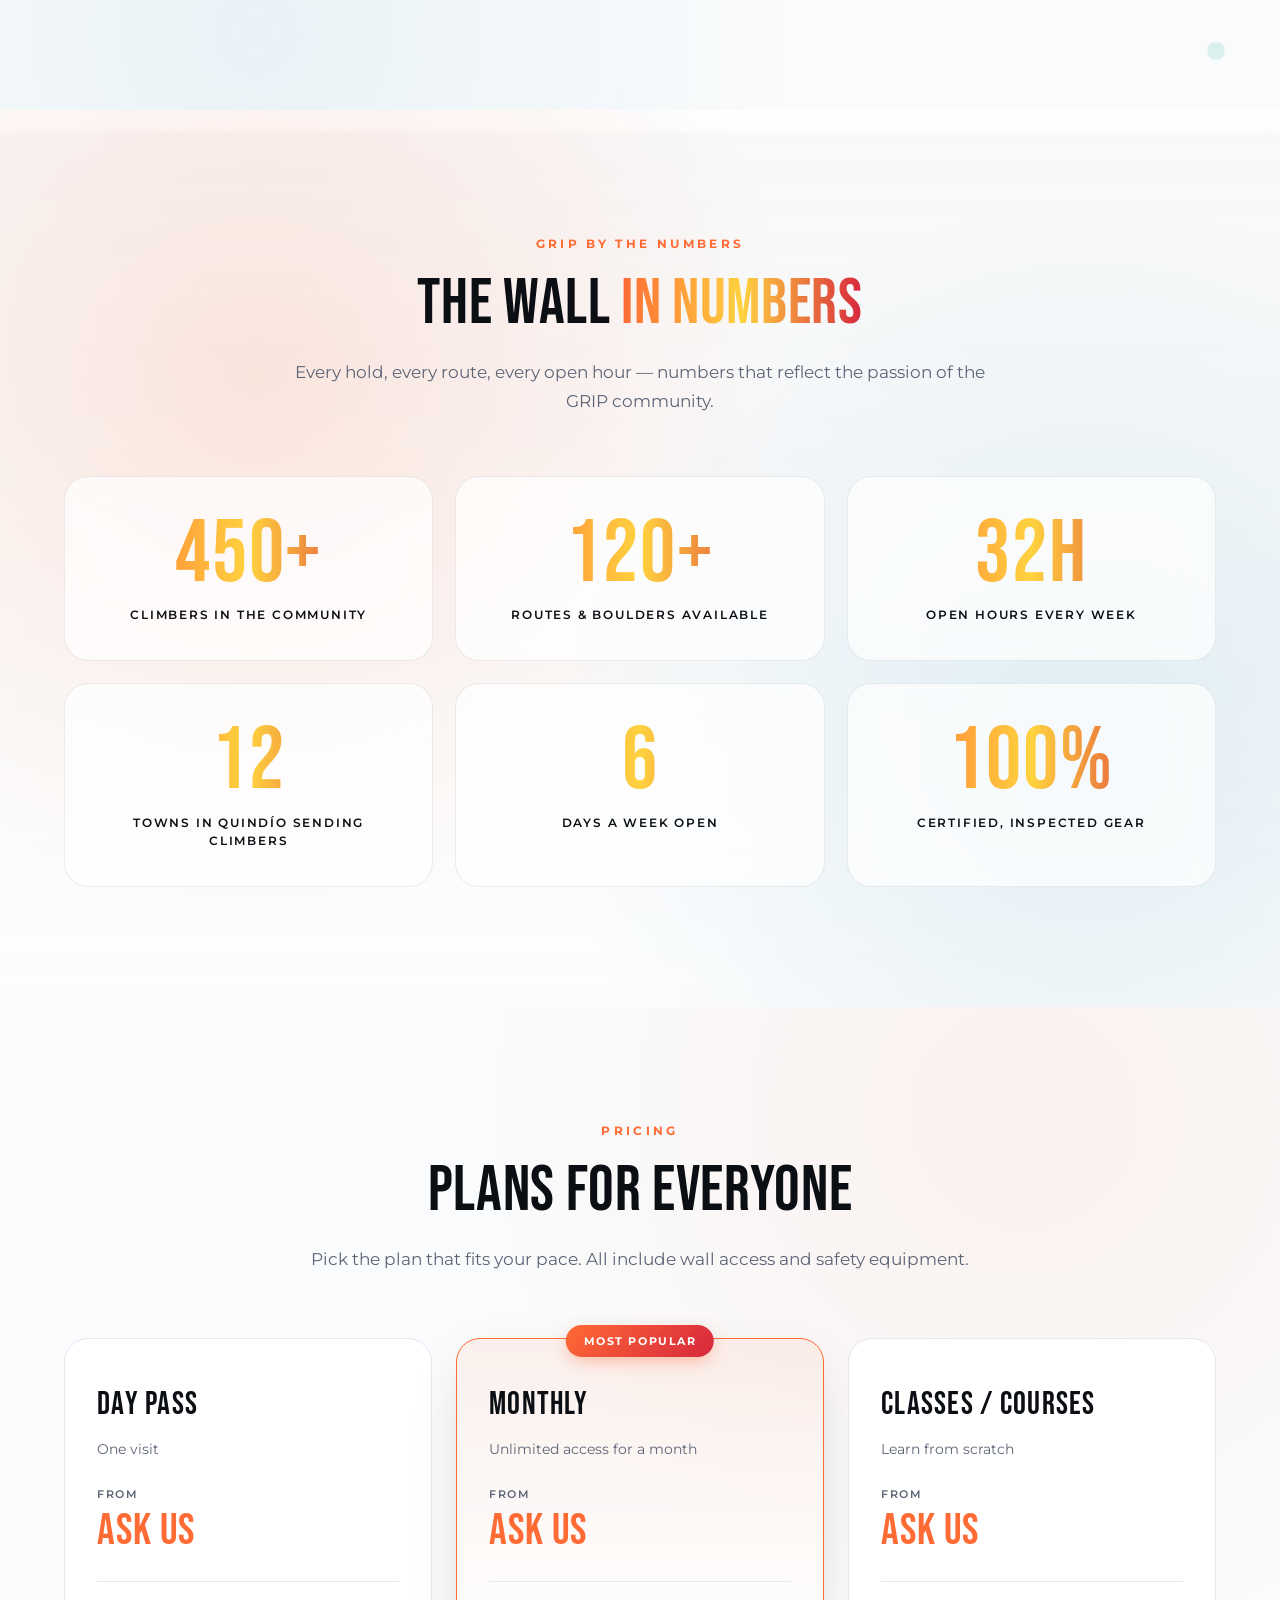
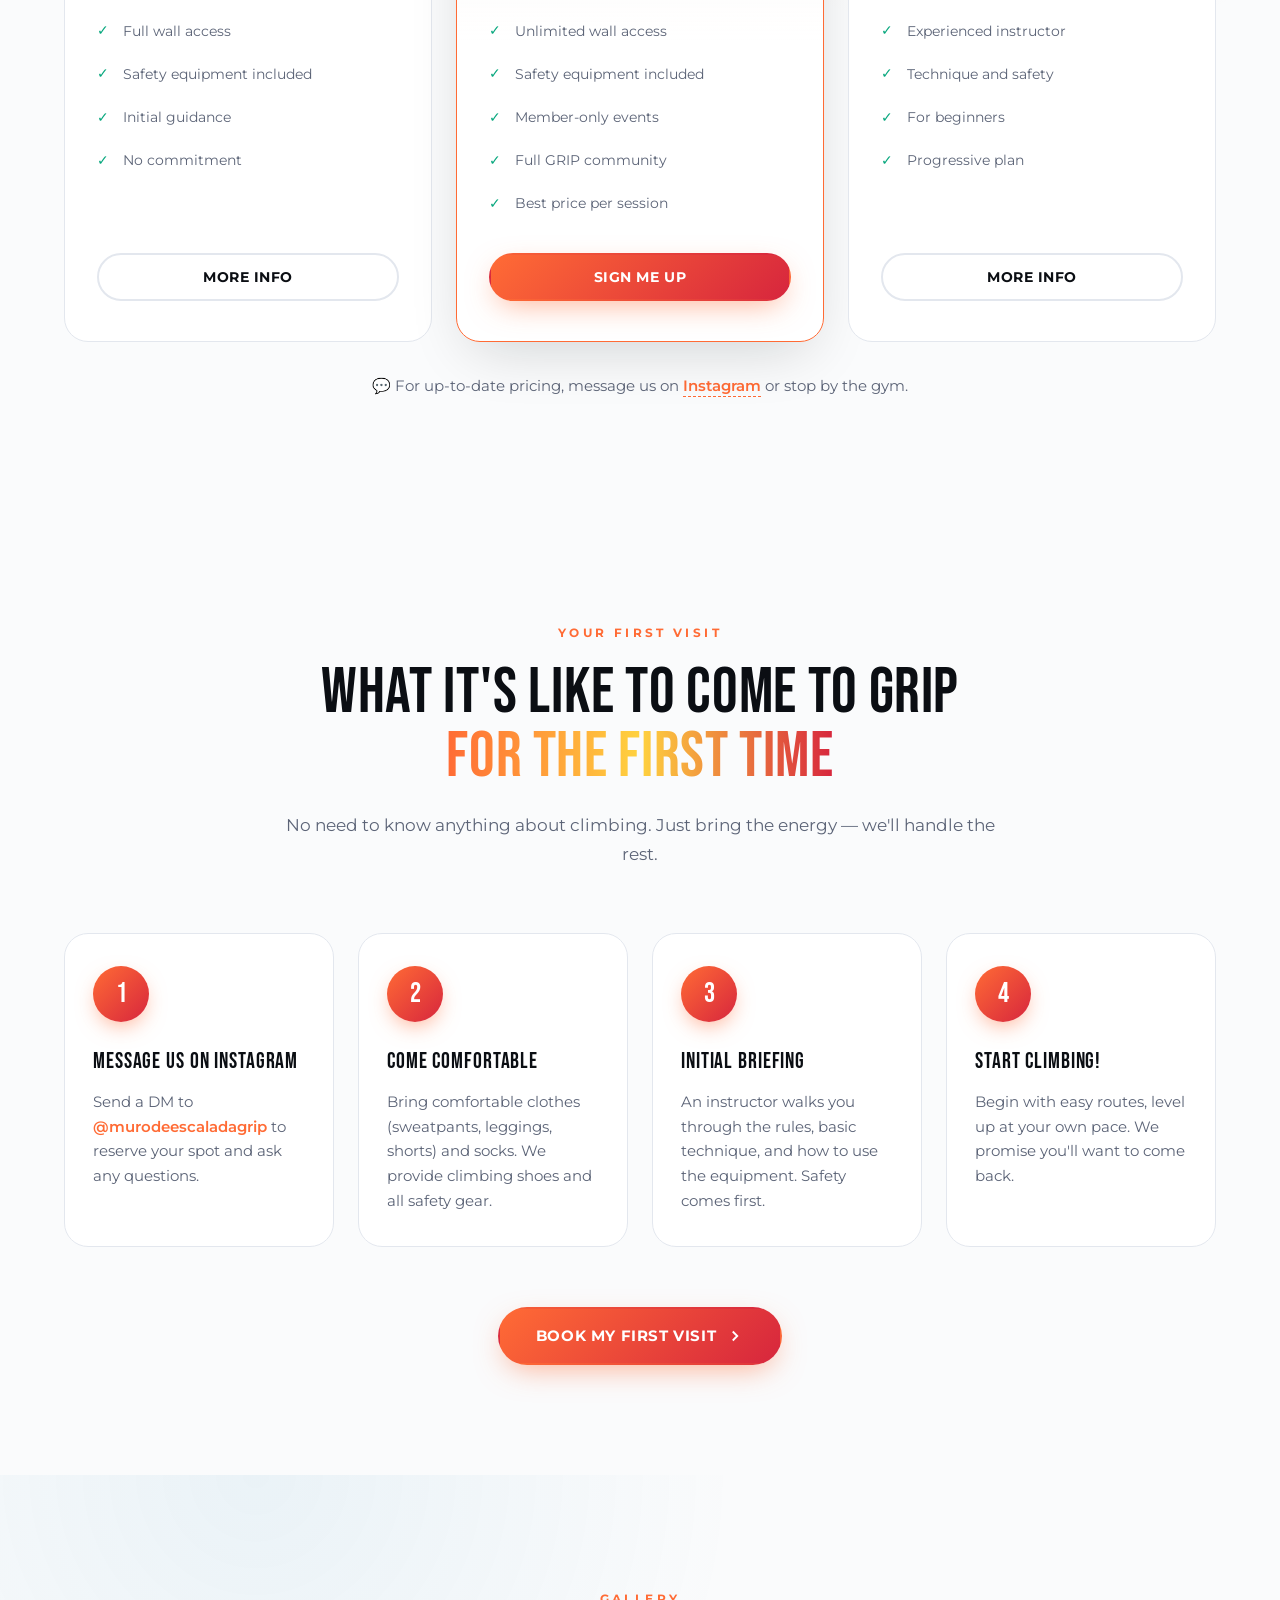
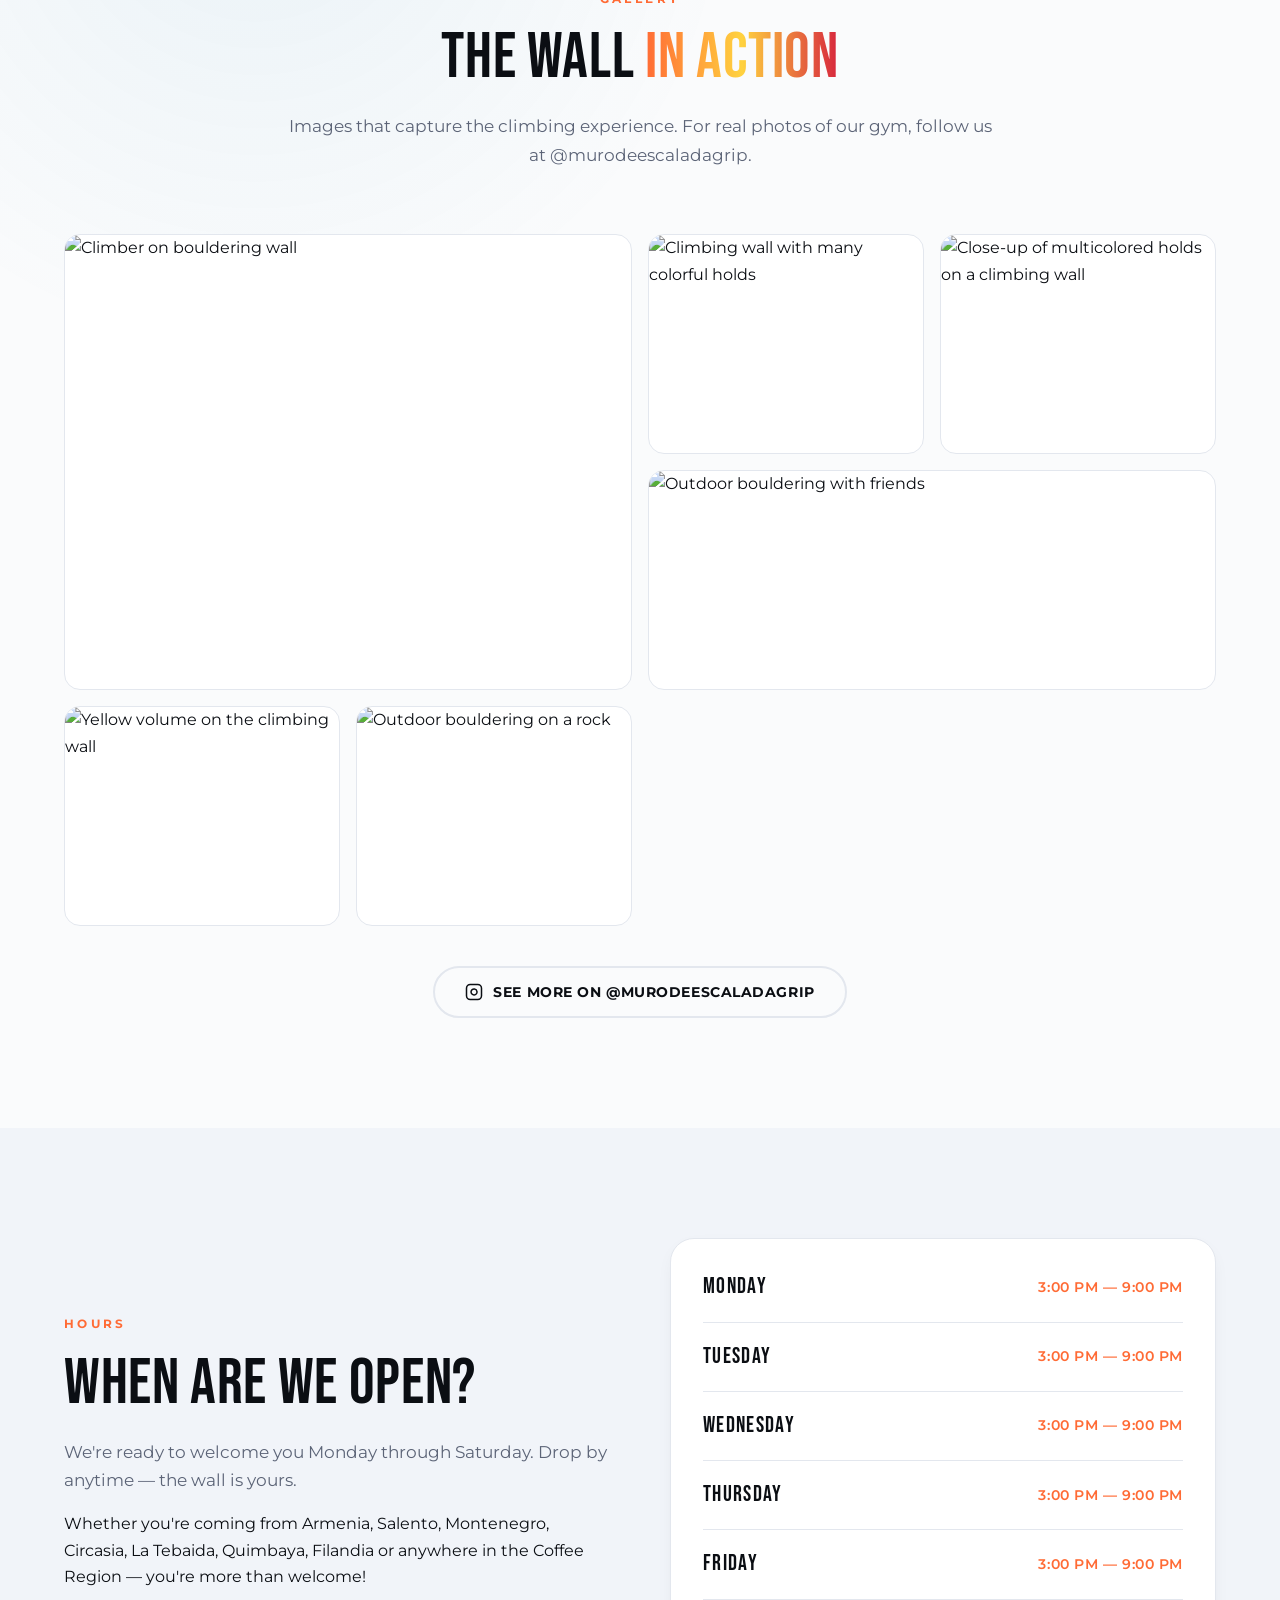
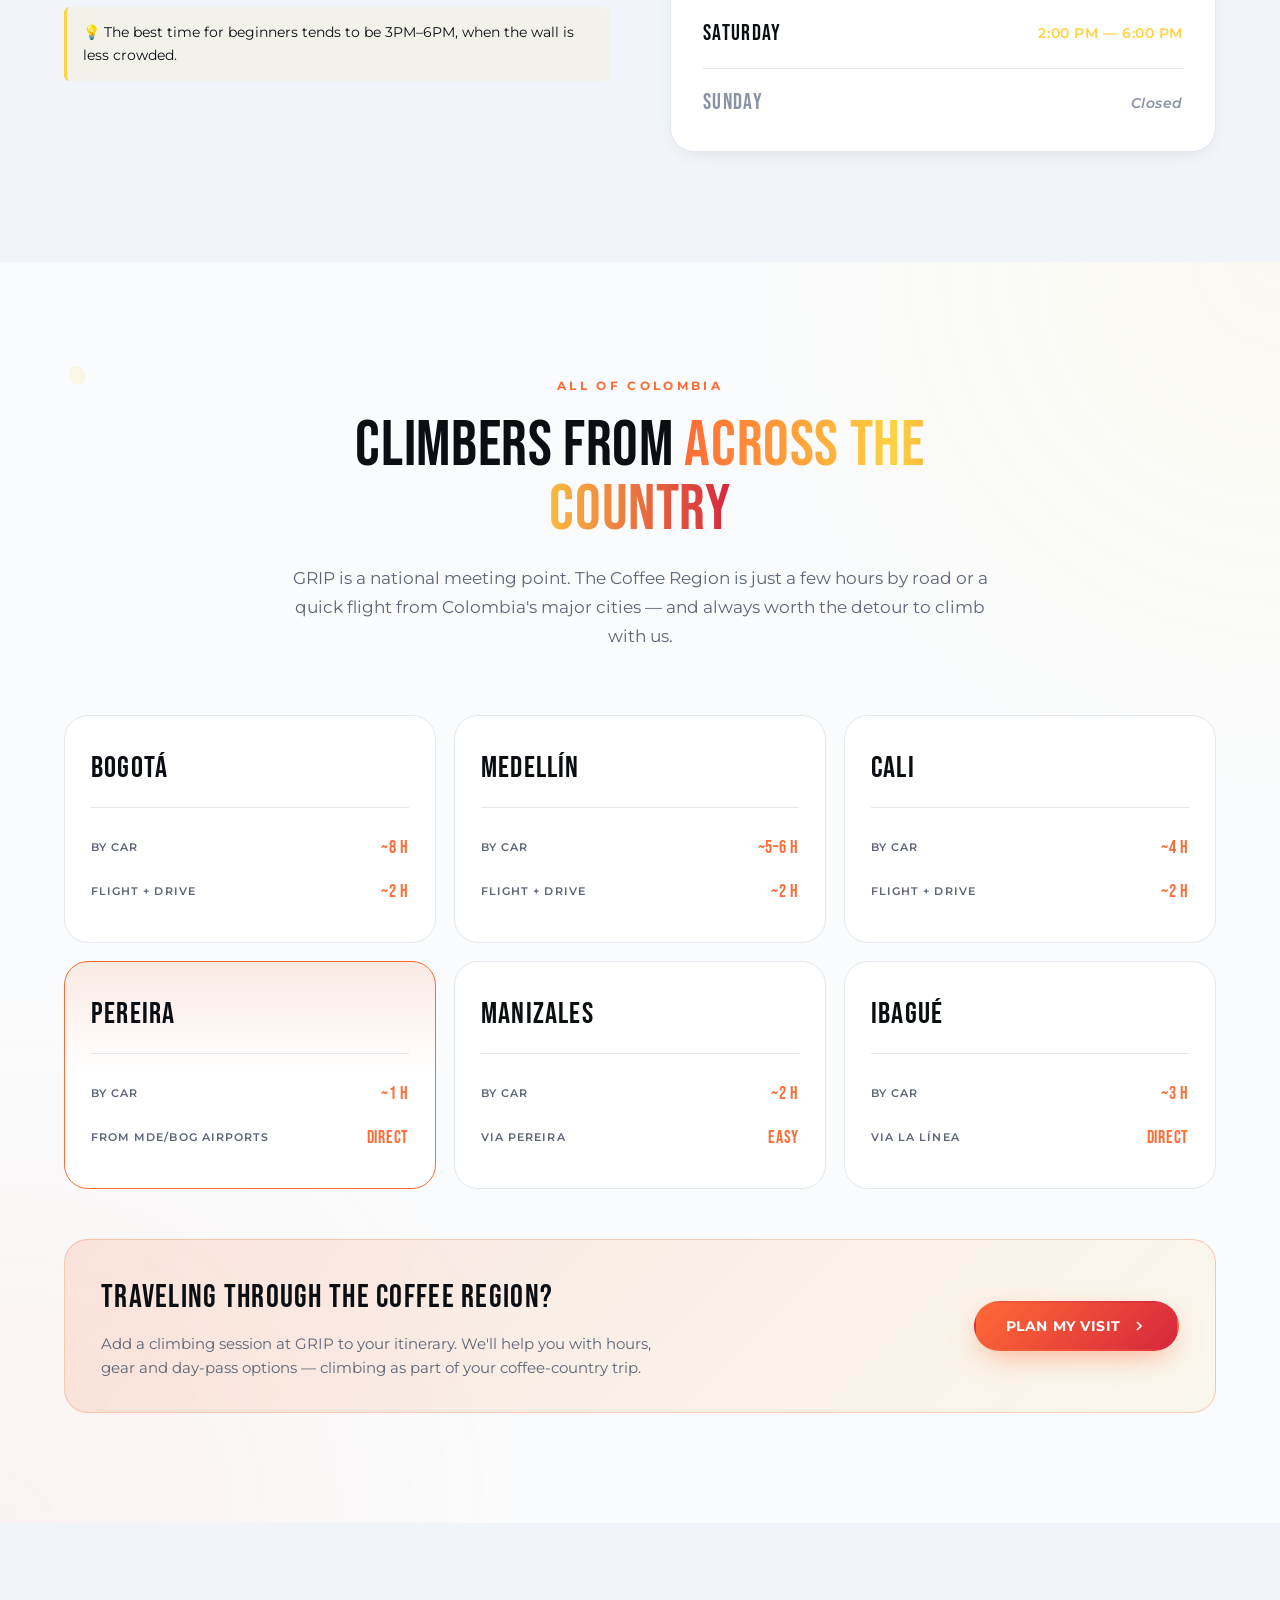
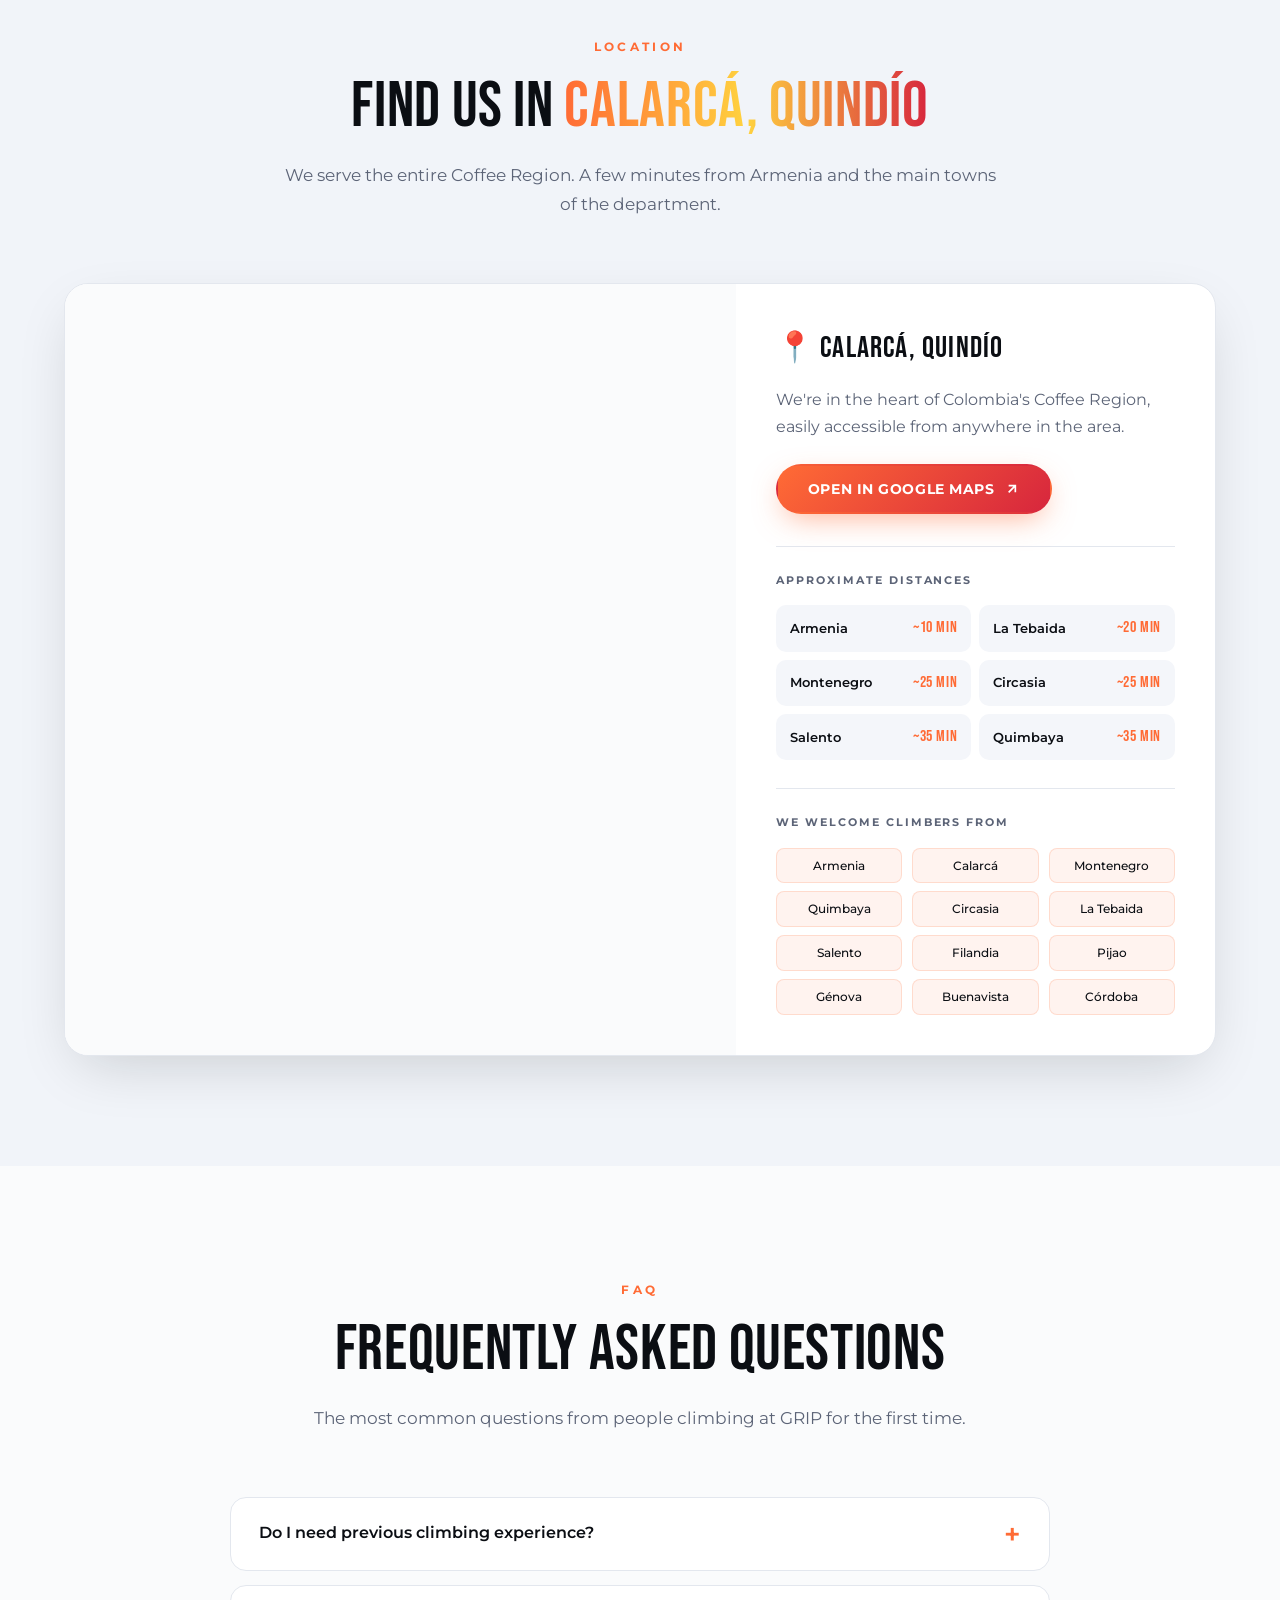
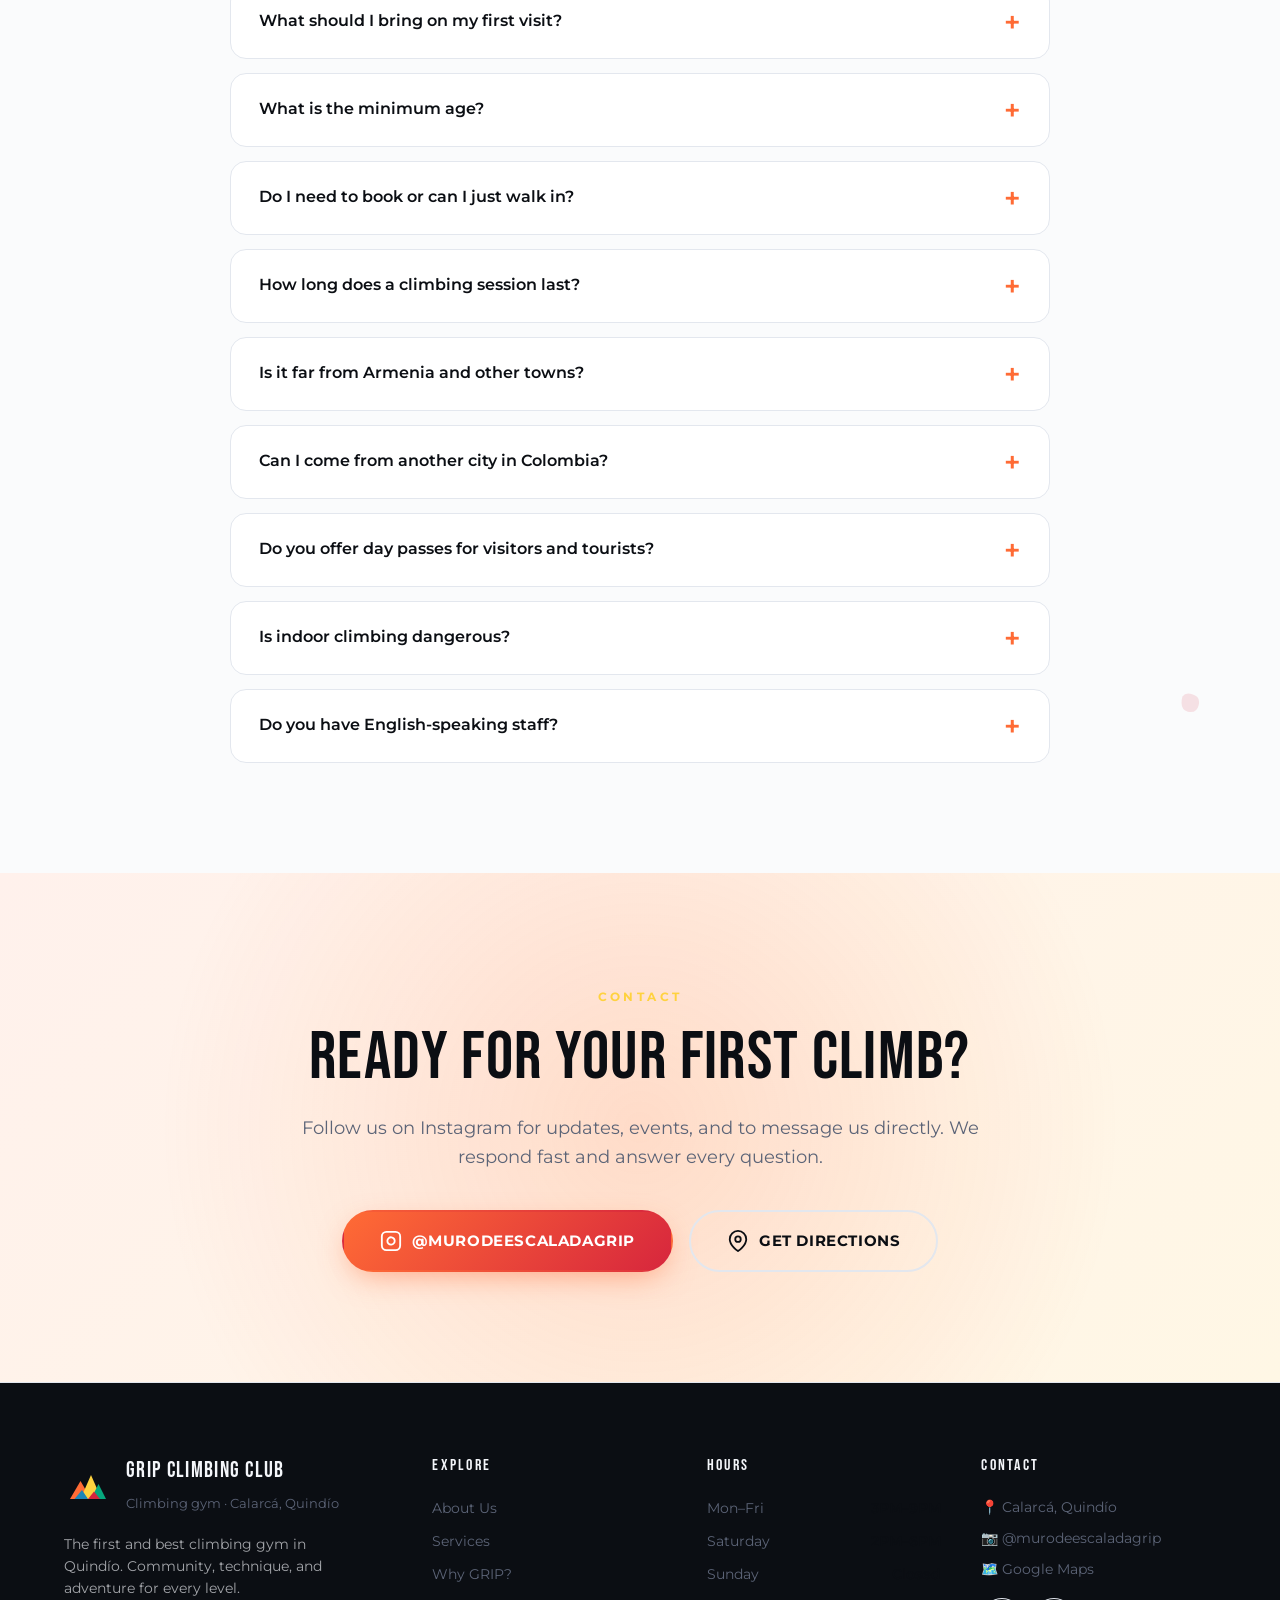
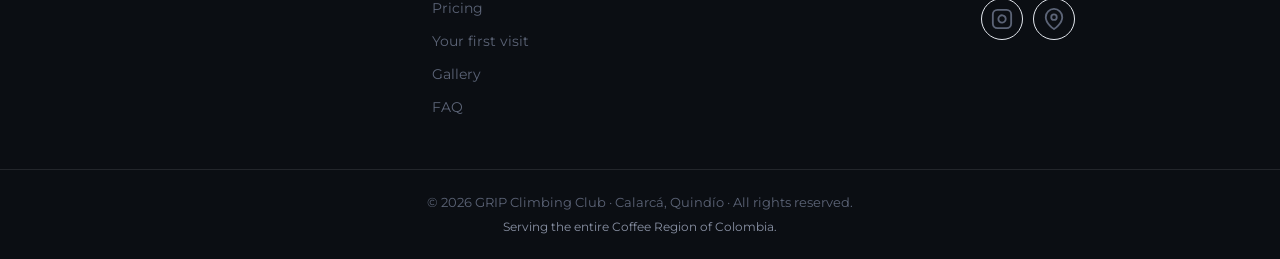
==== commit 326ea1fe: "Fix: prevent broken-image placeholder on parallax/stats backgrounds Root cause of the viewport-filli" ====
--- a/en/index.html
+++ b/en/index.html
@@ -352,7 +352,7 @@
     </div>
     <!-- Hidden hold #1 -->
     <button class="hidden-hold" data-hold="1" aria-label="Hidden hold" style="top: 18%; right: 6%;">
-        <svg viewBox="0 0 24 24" fill="none" stroke="#FF6B35" stroke-width="2.2"><path d="M5 14 Q4 8 10 6 Q18 4 19 10 Q20 16 14 18 Q7 19 5 14 Z" fill="#FF6B35"/></svg>
+        <svg width="22" height="22" viewBox="0 0 24 24" fill="none" stroke="#FF6B35" stroke-width="2.2"><path d="M5 14 Q4 8 10 6 Q18 4 19 10 Q20 16 14 18 Q7 19 5 14 Z" fill="#FF6B35"/></svg>
     </button>
 
     <div class="container hero__inner">
@@ -435,7 +435,7 @@
 <aside class="tip-banner" aria-label="Climbing tip of the day">
     <div class="container tip-banner__inner">
         <span class="tip-banner__label">
-            <svg viewBox="0 0 24 24" fill="none" stroke="currentColor" stroke-width="2.4" stroke-linecap="round" stroke-linejoin="round">
+            <svg width="14" height="14" viewBox="0 0 24 24" fill="none" stroke="currentColor" stroke-width="2.4" stroke-linecap="round" stroke-linejoin="round">
                 <path d="M12 2v2M12 20v2M4.93 4.93l1.41 1.41M17.66 17.66l1.41 1.41M2 12h2M20 12h2M4.93 19.07l1.41-1.41M17.66 6.34l1.41-1.41"/>
                 <circle cx="12" cy="12" r="4"/>
             </svg>
@@ -567,17 +567,7 @@
 
 <!-- ===== PARALLAX STRIP ===== -->
 <section class="parallax-strip" aria-label="Climbing as a philosophy">
-    <div class="parallax-strip__bg" aria-hidden="true">
-        <img src="https://images.unsplash.com/photo-1522163182402-834f871fd851?w=2000&q=80&auto=format&fit=crop"
-             srcset="https://images.unsplash.com/photo-1522163182402-834f871fd851?w=900&q=70&auto=format&fit=crop 900w,
-                     https://images.unsplash.com/photo-1522163182402-834f871fd851?w=1400&q=75&auto=format&fit=crop 1400w,
-                     https://images.unsplash.com/photo-1522163182402-834f871fd851?w=2000&q=80&auto=format&fit=crop 2000w"
-             sizes="100vw"
-             alt=""
-             loading="lazy"
-             decoding="async"
-             width="2000" height="1200">
-    </div>
+    <div class="parallax-strip__bg" aria-hidden="true"></div>
     <div class="parallax-strip__overlay" aria-hidden="true"></div>
     <div class="container parallax-strip__content">
         <span class="parallax-strip__eyebrow">GRIP Philosophy</span>
@@ -592,7 +582,7 @@
 <section class="section section--dark" id="servicios" aria-labelledby="servicios-title" style="position:relative;">
     <!-- Hidden hold #2 -->
     <button class="hidden-hold" data-hold="2" aria-label="Hidden hold" style="top: 4%; left: 3%;">
-        <svg viewBox="0 0 24 24"><path d="M6 4 Q3 12 8 18 Q14 22 18 16 Q22 8 16 4 Q11 1 6 4 Z" fill="#1B85B8"/></svg>
+        <svg width="22" height="22" viewBox="0 0 24 24"><path d="M6 4 Q3 12 8 18 Q14 22 18 16 Q22 8 16 4 Q11 1 6 4 Z" fill="#1B85B8"/></svg>
     </button>
     <div class="container">
         <div class="section__head">
@@ -645,7 +635,7 @@
 <section class="section section--why" id="porque" aria-labelledby="porque-title" style="position:relative;">
     <!-- Hidden hold #3 -->
     <button class="hidden-hold" data-hold="3" aria-label="Hidden hold" style="bottom: 6%; right: 4%;">
-        <svg viewBox="0 0 24 24"><path d="M4 12 Q4 4 12 4 Q20 4 20 12 Q20 20 12 20 Q4 20 4 12 Z" fill="#06A77D"/></svg>
+        <svg width="22" height="22" viewBox="0 0 24 24"><path d="M4 12 Q4 4 12 4 Q20 4 20 12 Q20 20 12 20 Q4 20 4 12 Z" fill="#06A77D"/></svg>
     </button>
     <div class="container">
         <div class="section__head">
@@ -682,17 +672,7 @@
 
 <!-- ===== STATS SHOWCASE ===== -->
 <section class="stats-showcase" aria-labelledby="stats-title">
-    <div class="stats-showcase__bg" aria-hidden="true">
-        <img src="https://images.unsplash.com/photo-1564769662533-4f00a87b4056?w=2000&q=75&auto=format&fit=crop"
-             srcset="https://images.unsplash.com/photo-1564769662533-4f00a87b4056?w=900&q=65&auto=format&fit=crop 900w,
-                     https://images.unsplash.com/photo-1564769662533-4f00a87b4056?w=1400&q=70&auto=format&fit=crop 1400w,
-                     https://images.unsplash.com/photo-1564769662533-4f00a87b4056?w=2000&q=75&auto=format&fit=crop 2000w"
-             sizes="100vw"
-             alt=""
-             loading="lazy"
-             decoding="async"
-             width="2000" height="1200">
-    </div>
+    <div class="stats-showcase__bg" aria-hidden="true"></div>
     <div class="stats-showcase__overlay" aria-hidden="true"></div>
     <div class="container stats-showcase__inner">
         <div class="stats-showcase__head">
@@ -994,7 +974,7 @@
 <section class="section section--colombia" id="colombia" aria-labelledby="colombia-title" style="position:relative;">
     <!-- Hidden hold #4 -->
     <button class="hidden-hold" data-hold="4" aria-label="Hidden hold" style="top: 8%; left: 5%;">
-        <svg viewBox="0 0 24 24"><path d="M8 3 Q3 9 6 16 Q10 22 18 18 Q22 12 17 6 Q12 1 8 3 Z" fill="#FFD23F"/></svg>
+        <svg width="22" height="22" viewBox="0 0 24 24"><path d="M8 3 Q3 9 6 16 Q10 22 18 18 Q22 12 17 6 Q12 1 8 3 Z" fill="#FFD23F"/></svg>
     </button>
     <div class="container">
         <div class="section__head">
@@ -1113,7 +1093,7 @@
 <section class="section" id="faq" aria-labelledby="faq-title" style="position:relative;">
     <!-- Hidden hold #5 -->
     <button class="hidden-hold" data-hold="5" aria-label="Hidden hold" style="bottom: 12%; right: 6%;">
-        <svg viewBox="0 0 24 24"><path d="M5 6 Q8 2 14 4 Q22 6 20 14 Q18 22 10 20 Q2 18 5 6 Z" fill="#D7263D"/></svg>
+        <svg width="22" height="22" viewBox="0 0 24 24"><path d="M5 6 Q8 2 14 4 Q22 6 20 14 Q18 22 10 20 Q2 18 5 6 Z" fill="#D7263D"/></svg>
     </button>
     <div class="container">
         <div class="section__head">
--- a/styles.css
+++ b/styles.css
@@ -1630,12 +1630,11 @@
     inset: -10% 0 -10% 0;
     z-index: -2;
     will-change: transform;
-}
-.parallax-strip__bg img {
-    width: 100%;
-    height: 100%;
-    object-fit: cover;
-    object-position: center 30%;
+    background-color: #1a1206;
+    background-image: url('https://images.unsplash.com/photo-1522163182402-834f871fd851?w=1600&q=75&auto=format&fit=crop');
+    background-size: cover;
+    background-position: center 30%;
+    background-repeat: no-repeat;
 }
 .parallax-strip__overlay {
     position: absolute;
@@ -1693,15 +1692,14 @@
     inset: 0;
     z-index: -2;
     will-change: transform;
-}
-.stats-showcase__bg img {
-    width: 100%;
-    height: 100%;
-    object-fit: cover;
-    object-position: center 40%;
+    background-color: #0f1218;
+    background-image: url('https://images.unsplash.com/photo-1564769662533-4f00a87b4056?w=1600&q=70&auto=format&fit=crop');
+    background-size: cover;
+    background-position: center 40%;
+    background-repeat: no-repeat;
     opacity: .35;
 }
-[data-theme="light"] .stats-showcase__bg img { opacity: .15; }
+[data-theme="light"] .stats-showcase__bg { opacity: .15; }
 .stats-showcase__overlay {
     position: absolute;
     inset: 0;
@@ -2060,36 +2058,24 @@
     }
 }
 
-/* ===== Cursor chalk trail (lighter particle) ===== */
-.cursor-chalk {
-    position: fixed;
-    width: 8px;
-    height: 8px;
-    border-radius: 50%;
-    background: radial-gradient(circle, rgba(255,255,255,.7), transparent 70%);
-    pointer-events: none;
-    z-index: 9998;
-    animation: cursor-chalk-fade .6s ease-out forwards;
-    transform: translate(-50%, -50%);
-    mix-blend-mode: screen;
-}
-@keyframes cursor-chalk-fade {
-    0%   { opacity: .8; transform: translate(-50%, -50%) scale(1); }
-    100% { opacity: 0;  transform: translate(-50%, calc(-50% + 14px)) scale(.4); }
-}
-
 /* ===== Hidden holds ===== */
 .hidden-hold {
     position: absolute;
-    width: 28px;
-    height: 28px;
+    width: 26px;
+    height: 26px;
+    min-width: 26px;
+    min-height: 26px;
+    max-width: 26px;
+    max-height: 26px;
     padding: 0;
     background: transparent;
     border: 0;
     cursor: pointer;
-    opacity: .14;
+    opacity: .12;
     transition: opacity .4s var(--ease), transform .35s var(--ease);
     z-index: 5;
+    overflow: hidden;
+    line-height: 0;
 }
 .hidden-hold:hover,
 .hidden-hold:focus-visible {
@@ -2208,33 +2194,9 @@
 }
 .tip-banner__text strong { color: var(--orange); font-weight: 700; }
 
-/* ===== Route line SVG ===== */
-.route-line {
-    position: absolute;
-    top: 0;
-    left: 50%;
-    transform: translateX(-50%);
-    width: 100%;
-    height: 100%;
-    pointer-events: none;
-    z-index: 0;
-    overflow: visible;
-    opacity: .35;
-}
-.route-line path {
-    fill: none;
-    stroke: url(#routeGradient);
-    stroke-width: 2.5;
-    stroke-linecap: round;
-    stroke-dasharray: var(--len, 4000);
-    stroke-dashoffset: var(--off, 4000);
-    transition: stroke-dashoffset .15s linear;
-}
-
 /* Responsive */
 @media (max-width: 1024px) {
     .climb-rail { display: none; }
-    .route-line { display: none; }
 }
 @media (max-width: 720px) {
     .toast { max-width: calc(100vw - 32px); bottom: 90px; }
--- a/styles.css
+++ b/styles.css
@@ -1630,12 +1630,11 @@
     inset: -10% 0 -10% 0;
     z-index: -2;
     will-change: transform;
-}
-.parallax-strip__bg img {
-    width: 100%;
-    height: 100%;
-    object-fit: cover;
-    object-position: center 30%;
+    background-color: #1a1206;
+    background-image: url('https://images.unsplash.com/photo-1522163182402-834f871fd851?w=1600&q=75&auto=format&fit=crop');
+    background-size: cover;
+    background-position: center 30%;
+    background-repeat: no-repeat;
 }
 .parallax-strip__overlay {
     position: absolute;
@@ -1693,15 +1692,14 @@
     inset: 0;
     z-index: -2;
     will-change: transform;
-}
-.stats-showcase__bg img {
-    width: 100%;
-    height: 100%;
-    object-fit: cover;
-    object-position: center 40%;
+    background-color: #0f1218;
+    background-image: url('https://images.unsplash.com/photo-1564769662533-4f00a87b4056?w=1600&q=70&auto=format&fit=crop');
+    background-size: cover;
+    background-position: center 40%;
+    background-repeat: no-repeat;
     opacity: .35;
 }
-[data-theme="light"] .stats-showcase__bg img { opacity: .15; }
+[data-theme="light"] .stats-showcase__bg { opacity: .15; }
 .stats-showcase__overlay {
     position: absolute;
     inset: 0;
@@ -2060,36 +2058,24 @@
     }
 }
 
-/* ===== Cursor chalk trail (lighter particle) ===== */
-.cursor-chalk {
-    position: fixed;
-    width: 8px;
-    height: 8px;
-    border-radius: 50%;
-    background: radial-gradient(circle, rgba(255,255,255,.7), transparent 70%);
-    pointer-events: none;
-    z-index: 9998;
-    animation: cursor-chalk-fade .6s ease-out forwards;
-    transform: translate(-50%, -50%);
-    mix-blend-mode: screen;
-}
-@keyframes cursor-chalk-fade {
-    0%   { opacity: .8; transform: translate(-50%, -50%) scale(1); }
-    100% { opacity: 0;  transform: translate(-50%, calc(-50% + 14px)) scale(.4); }
-}
-
 /* ===== Hidden holds ===== */
 .hidden-hold {
     position: absolute;
-    width: 28px;
-    height: 28px;
+    width: 26px;
+    height: 26px;
+    min-width: 26px;
+    min-height: 26px;
+    max-width: 26px;
+    max-height: 26px;
     padding: 0;
     background: transparent;
     border: 0;
     cursor: pointer;
-    opacity: .14;
+    opacity: .12;
     transition: opacity .4s var(--ease), transform .35s var(--ease);
     z-index: 5;
+    overflow: hidden;
+    line-height: 0;
 }
 .hidden-hold:hover,
 .hidden-hold:focus-visible {
@@ -2208,33 +2194,9 @@
 }
 .tip-banner__text strong { color: var(--orange); font-weight: 700; }
 
-/* ===== Route line SVG ===== */
-.route-line {
-    position: absolute;
-    top: 0;
-    left: 50%;
-    transform: translateX(-50%);
-    width: 100%;
-    height: 100%;
-    pointer-events: none;
-    z-index: 0;
-    overflow: visible;
-    opacity: .35;
-}
-.route-line path {
-    fill: none;
-    stroke: url(#routeGradient);
-    stroke-width: 2.5;
-    stroke-linecap: round;
-    stroke-dasharray: var(--len, 4000);
-    stroke-dashoffset: var(--off, 4000);
-    transition: stroke-dashoffset .15s linear;
-}
-
 /* Responsive */
 @media (max-width: 1024px) {
     .climb-rail { display: none; }
-    .route-line { display: none; }
 }
 @media (max-width: 720px) {
     .toast { max-width: calc(100vw - 32px); bottom: 90px; }
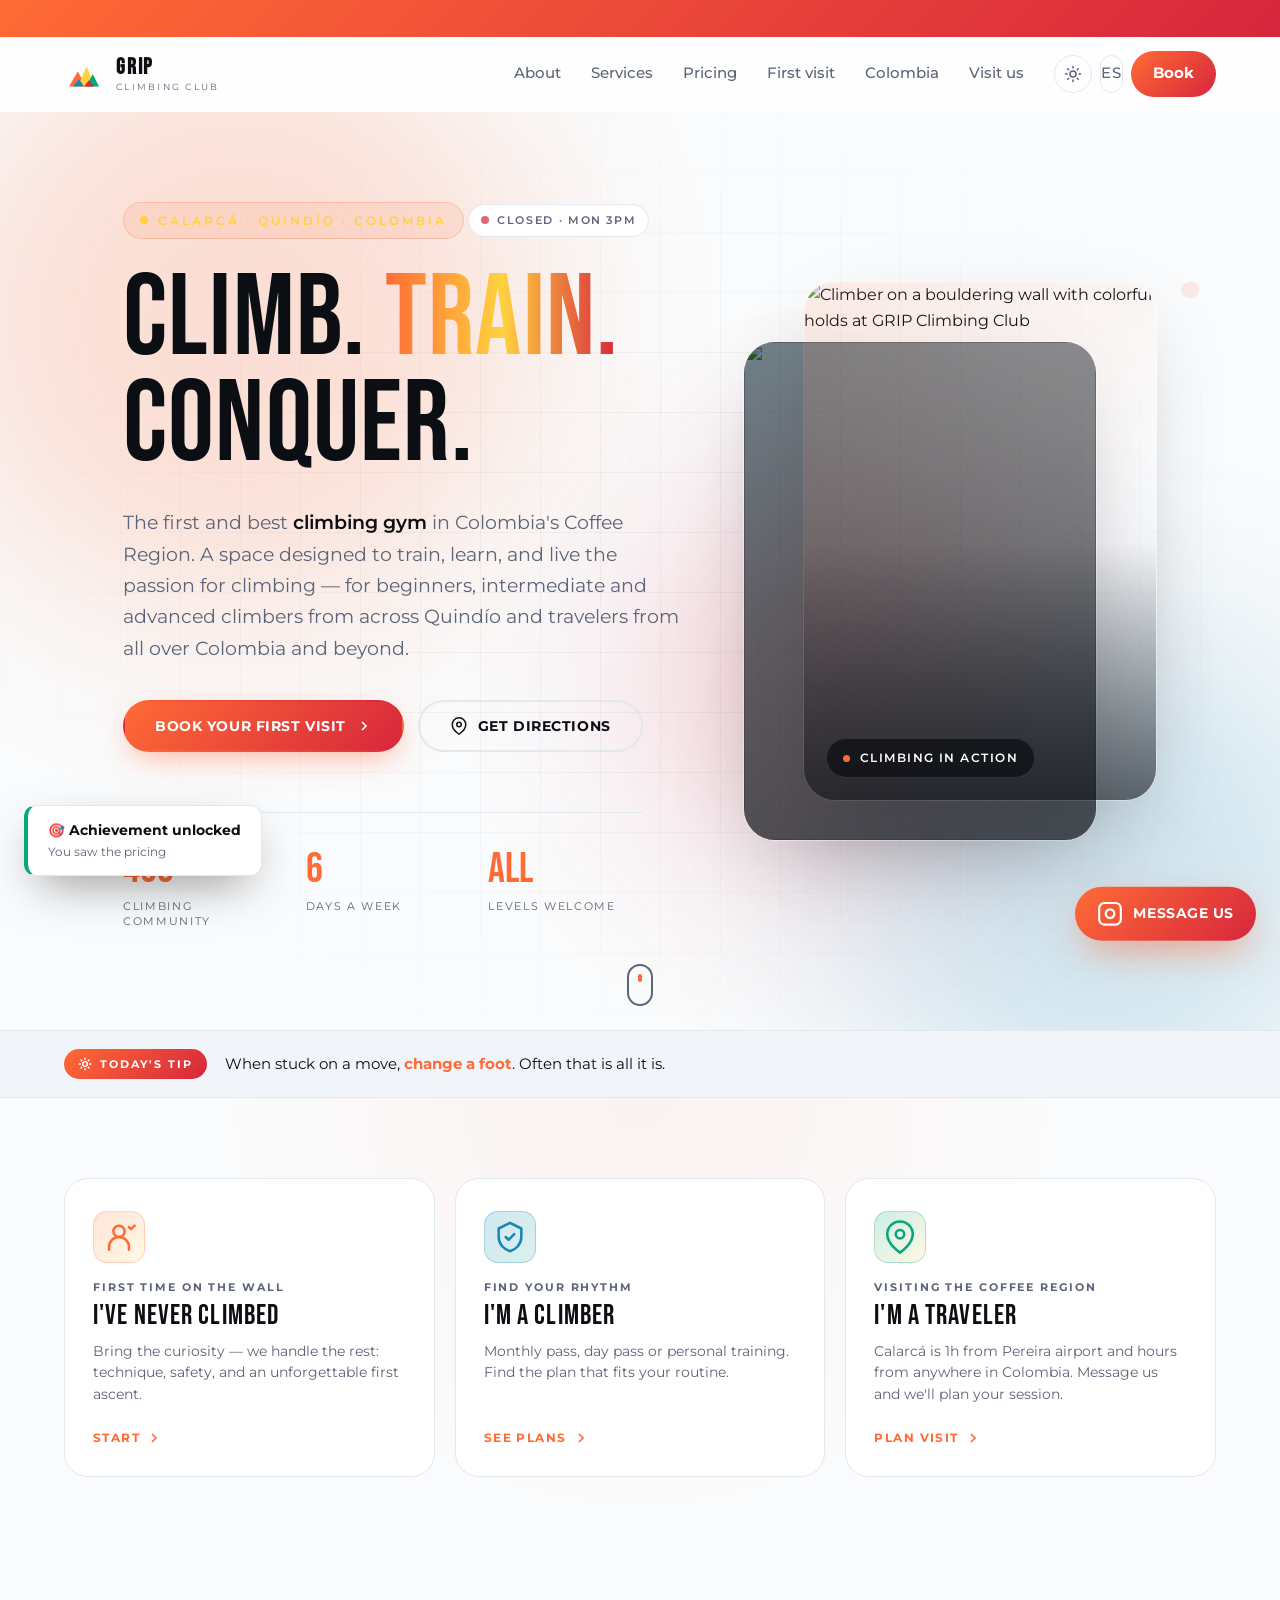
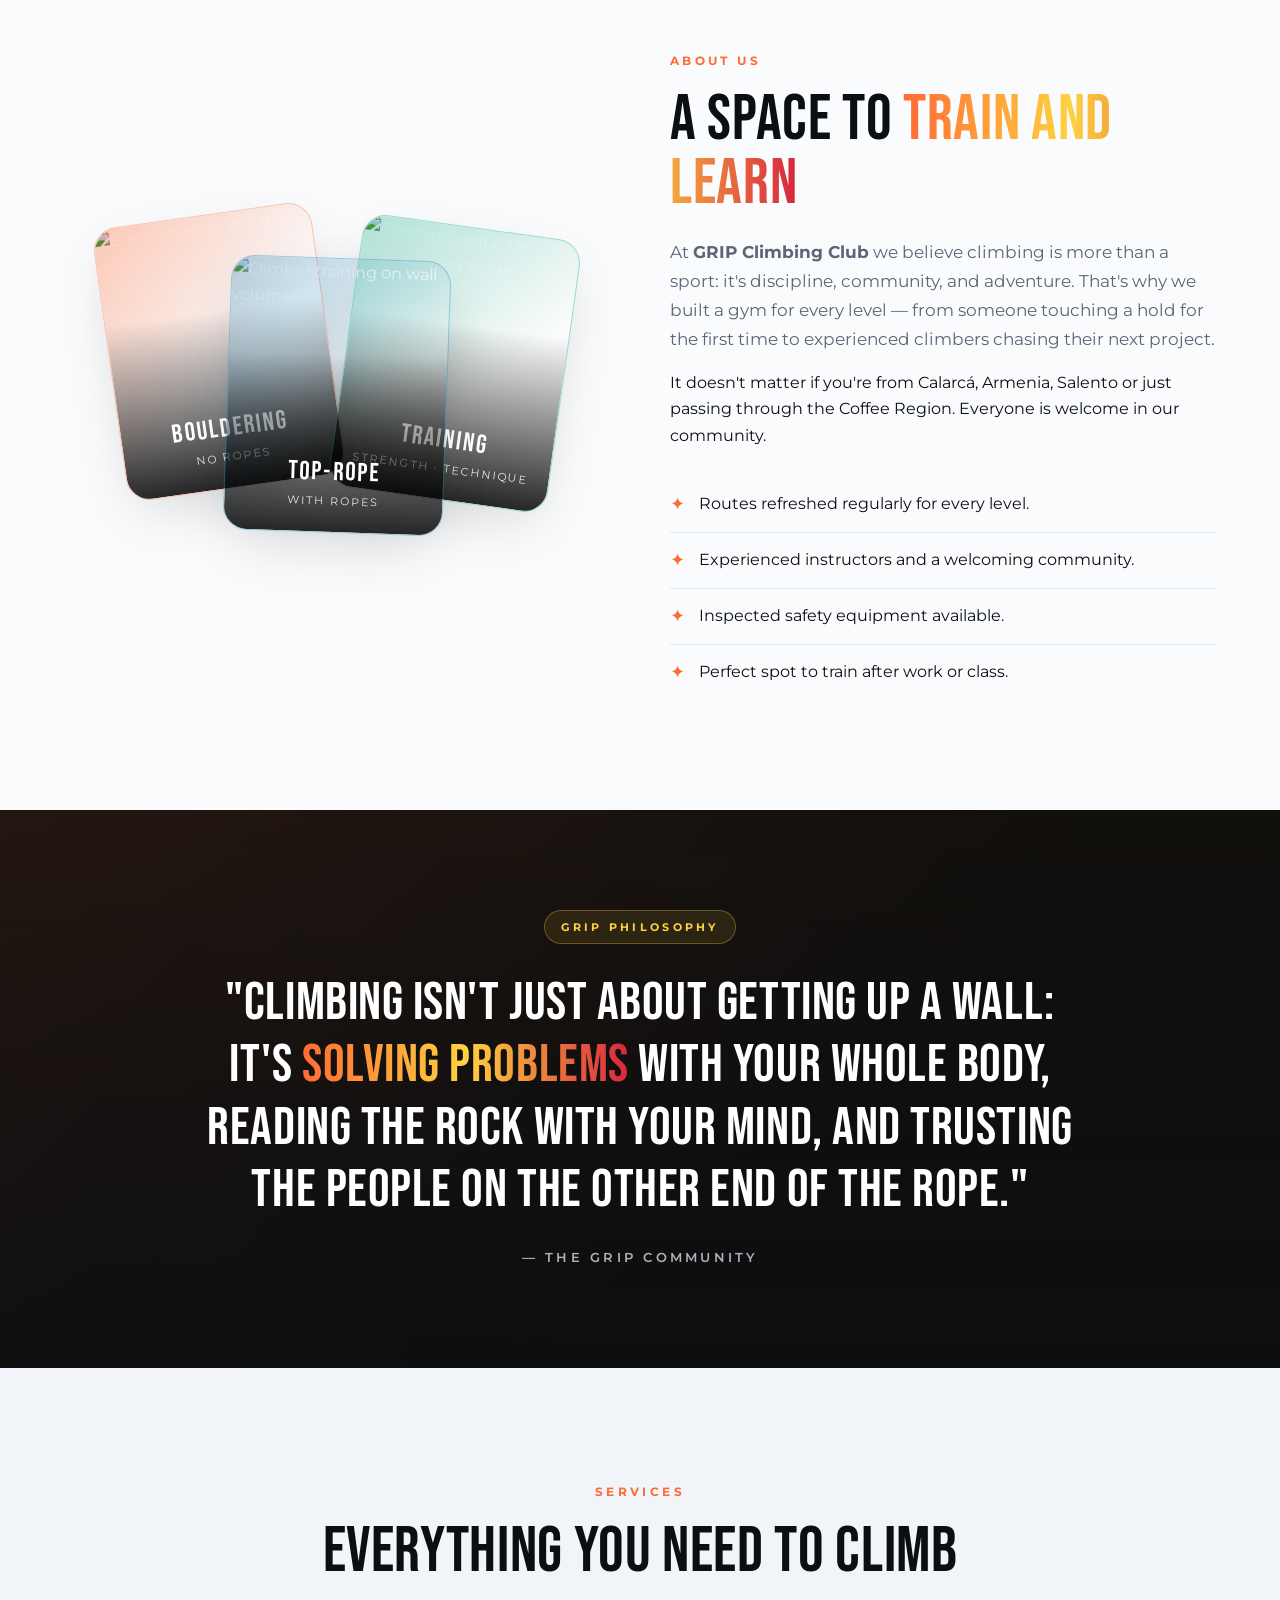
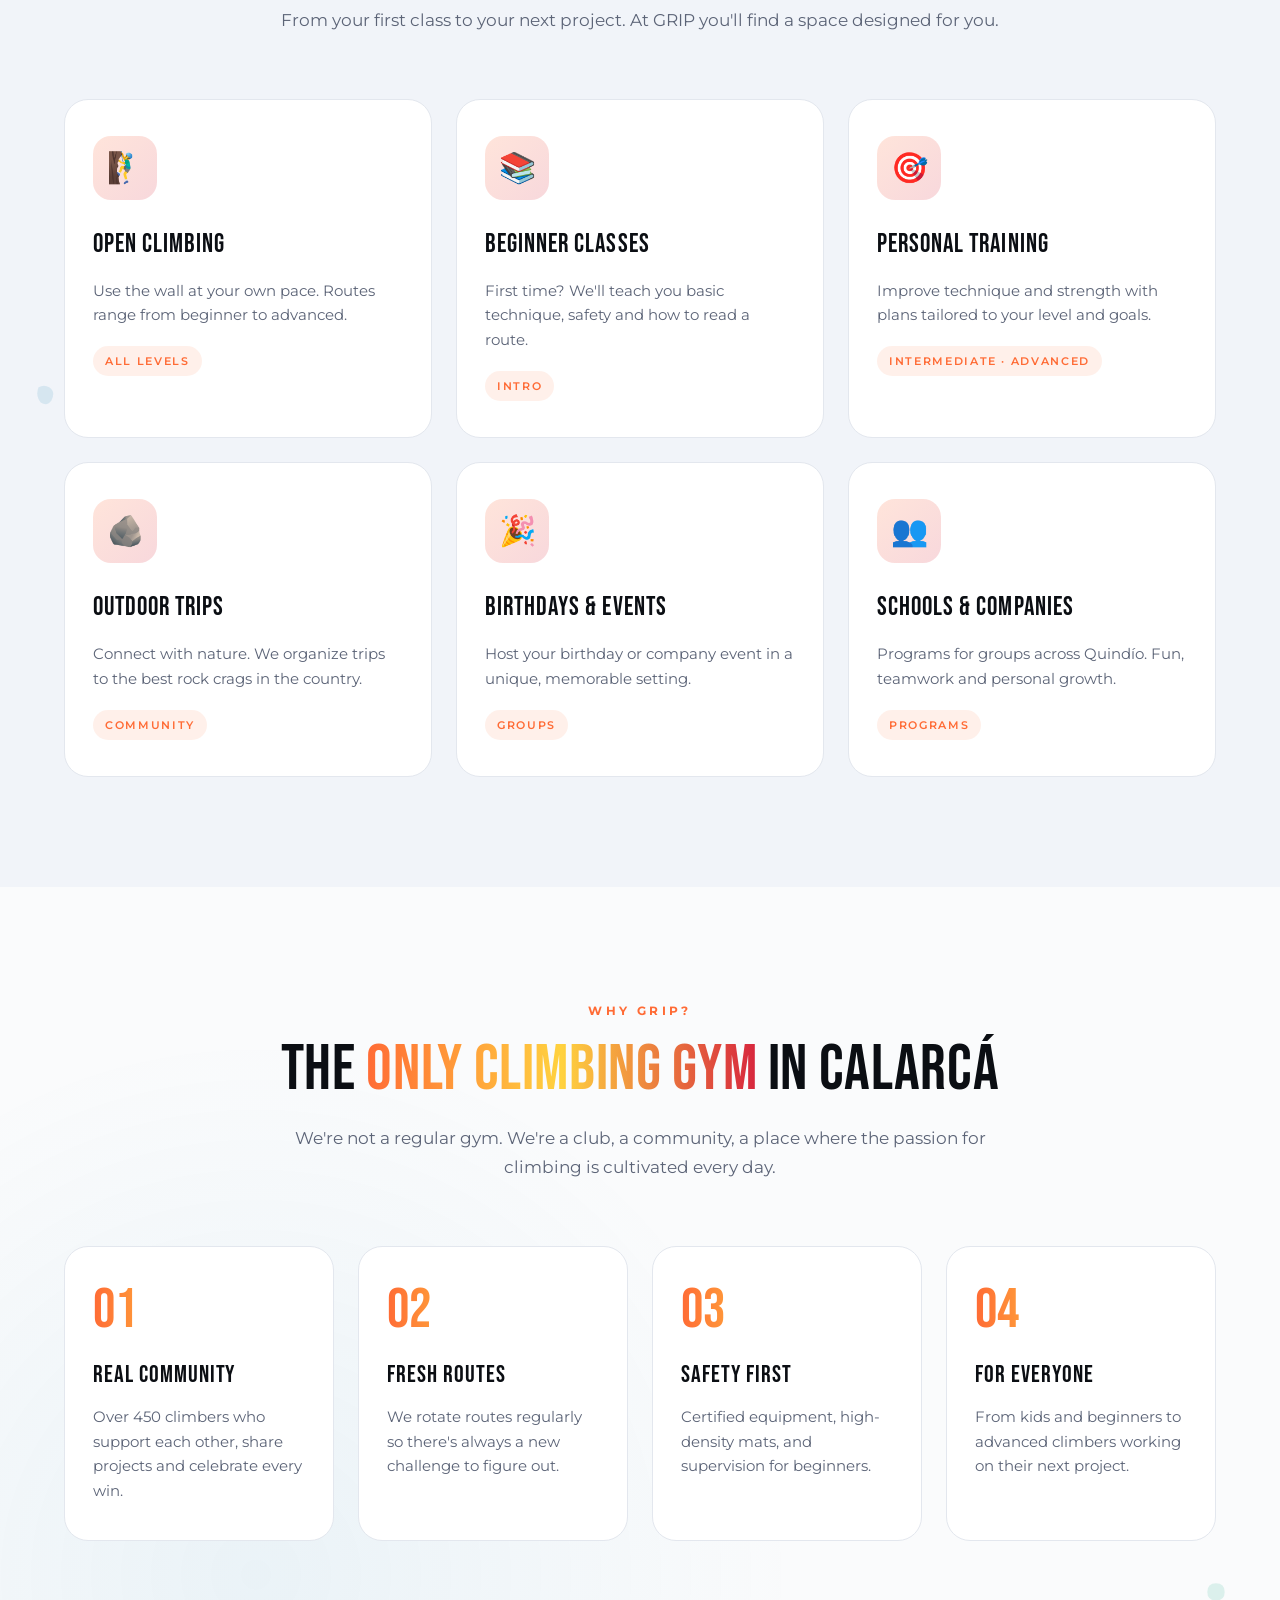
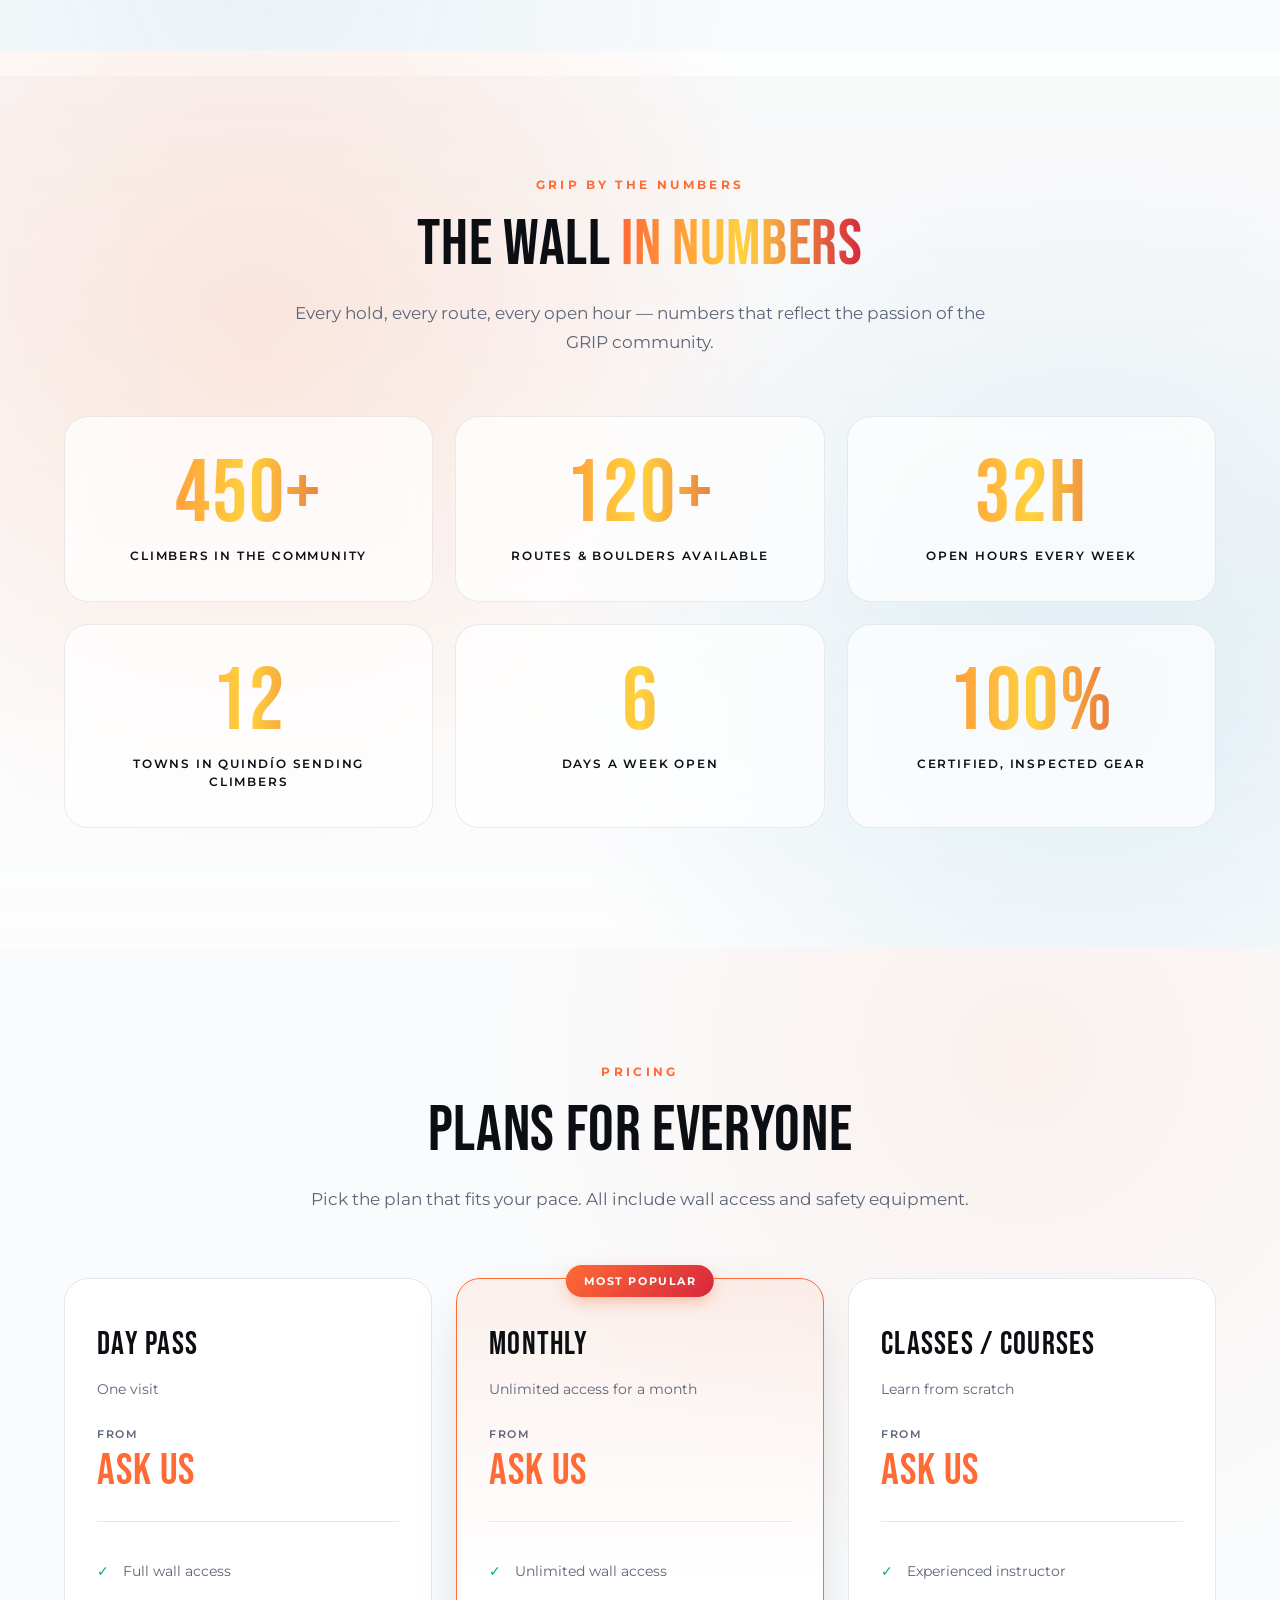
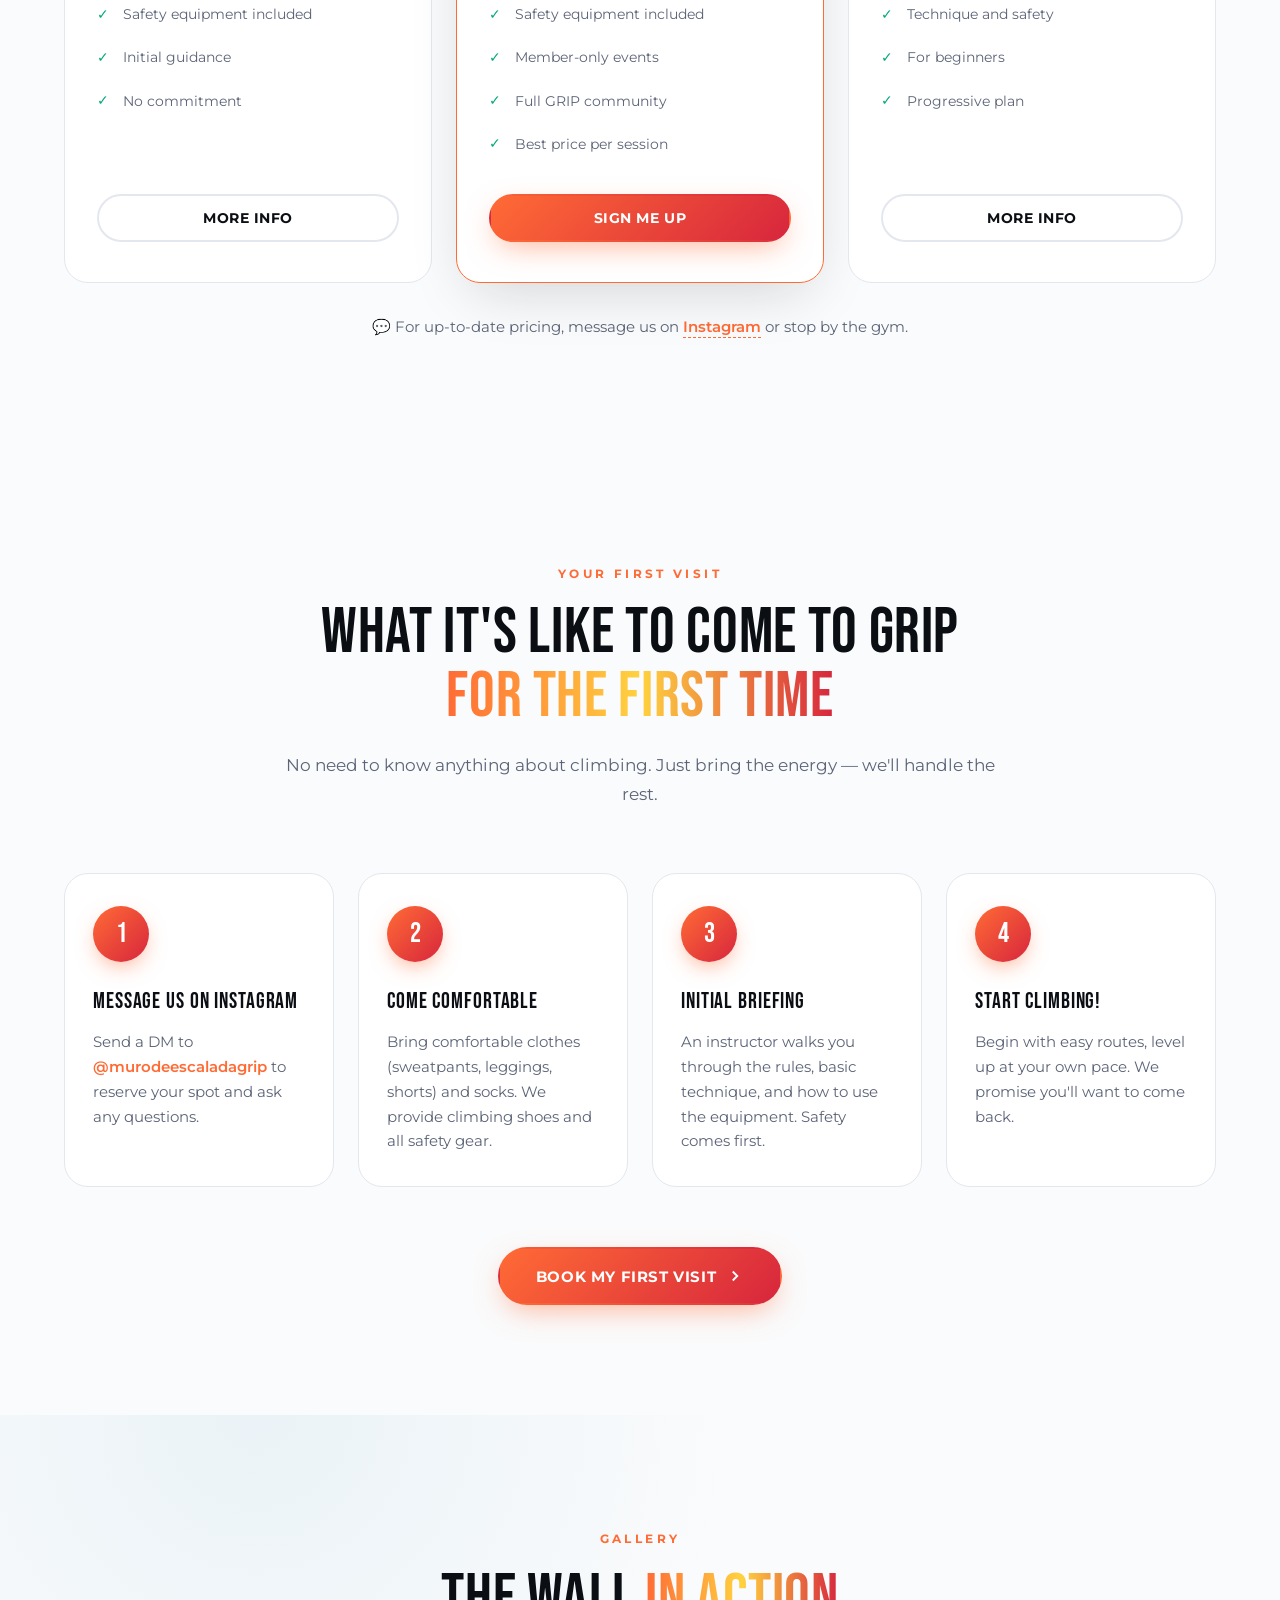
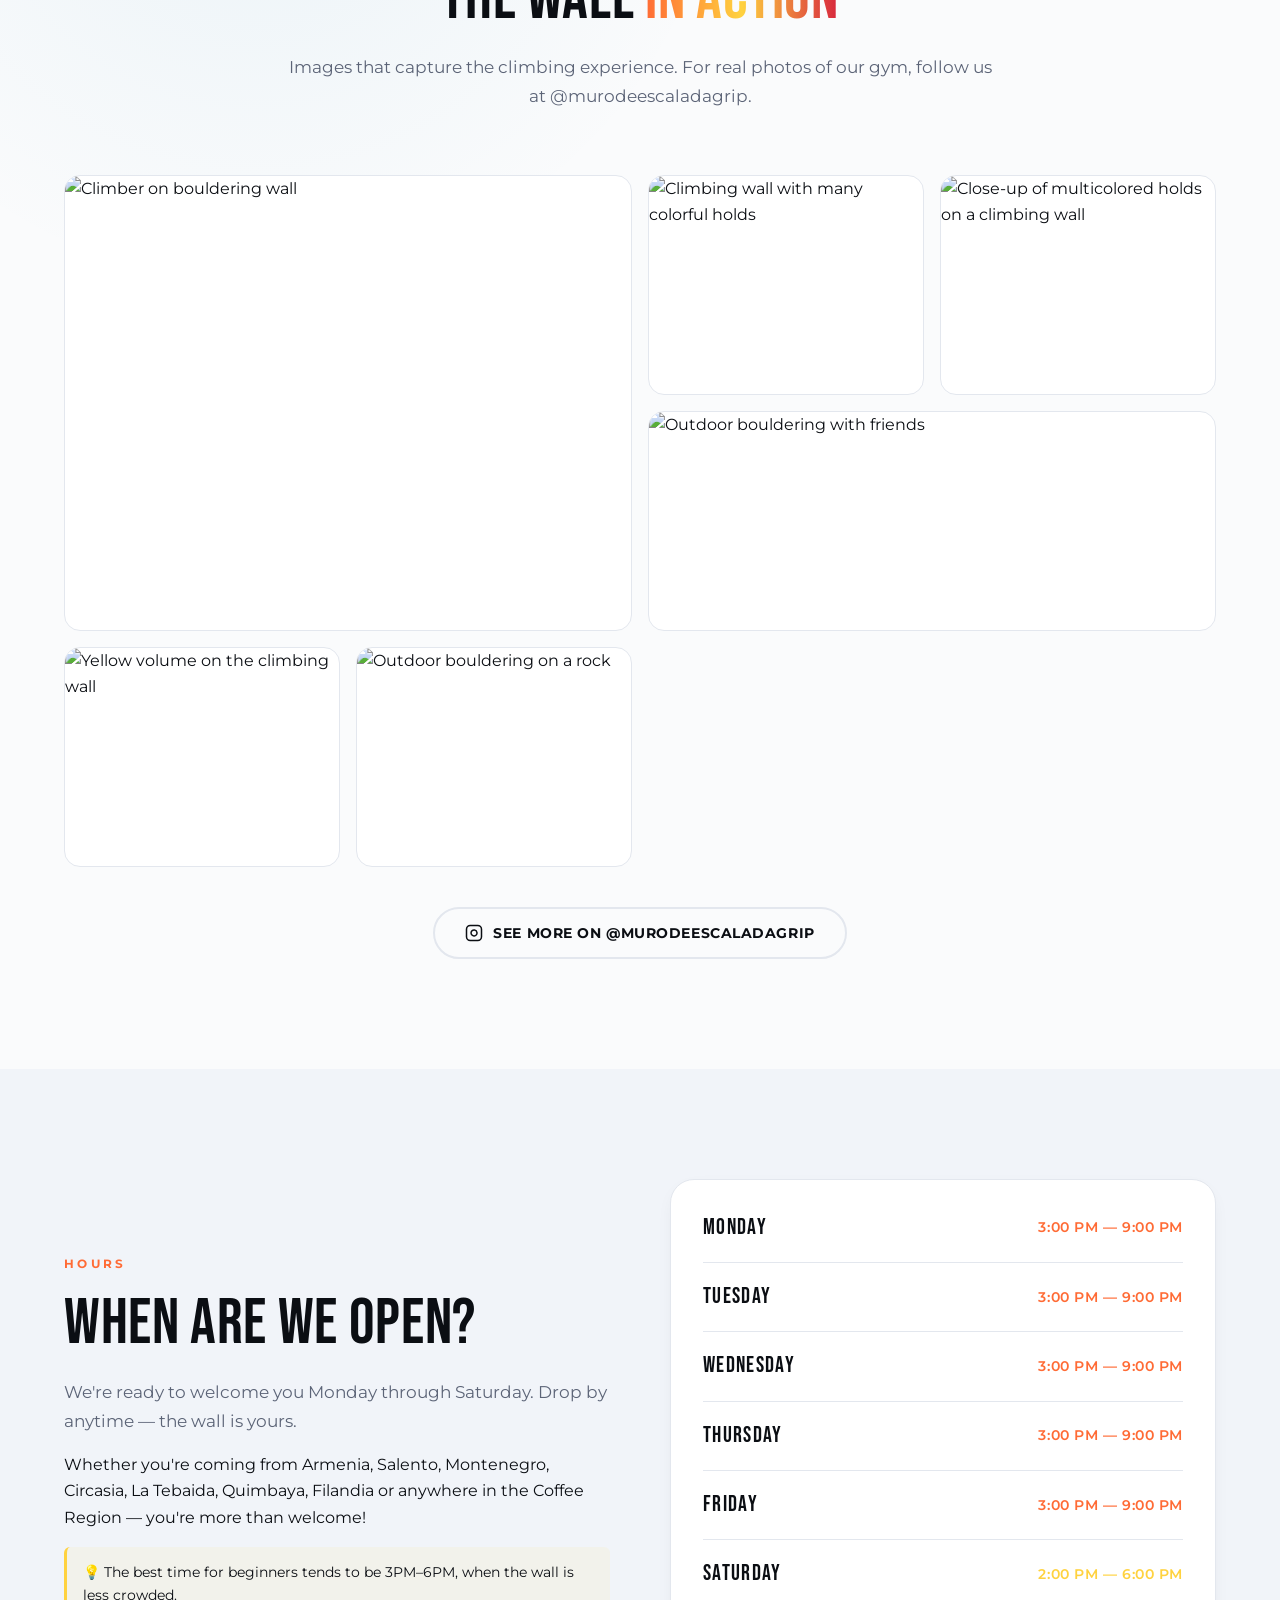
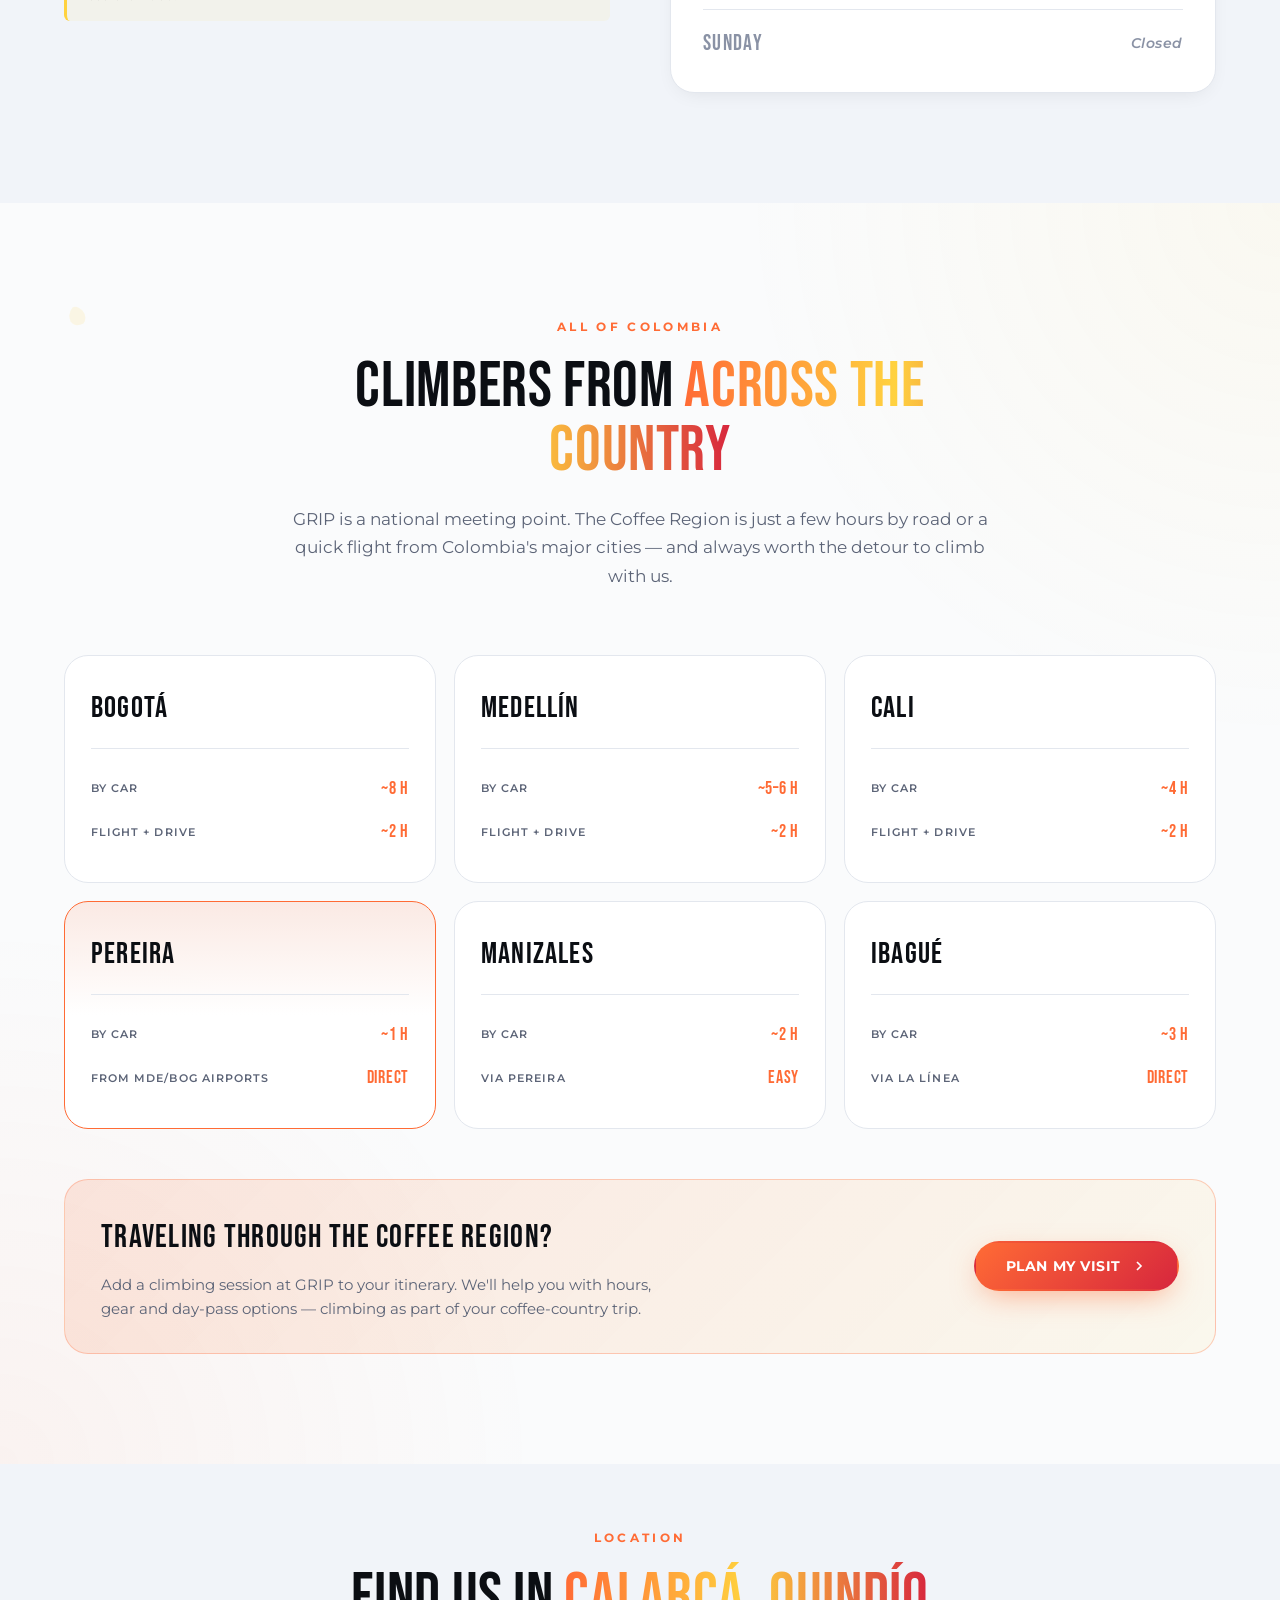
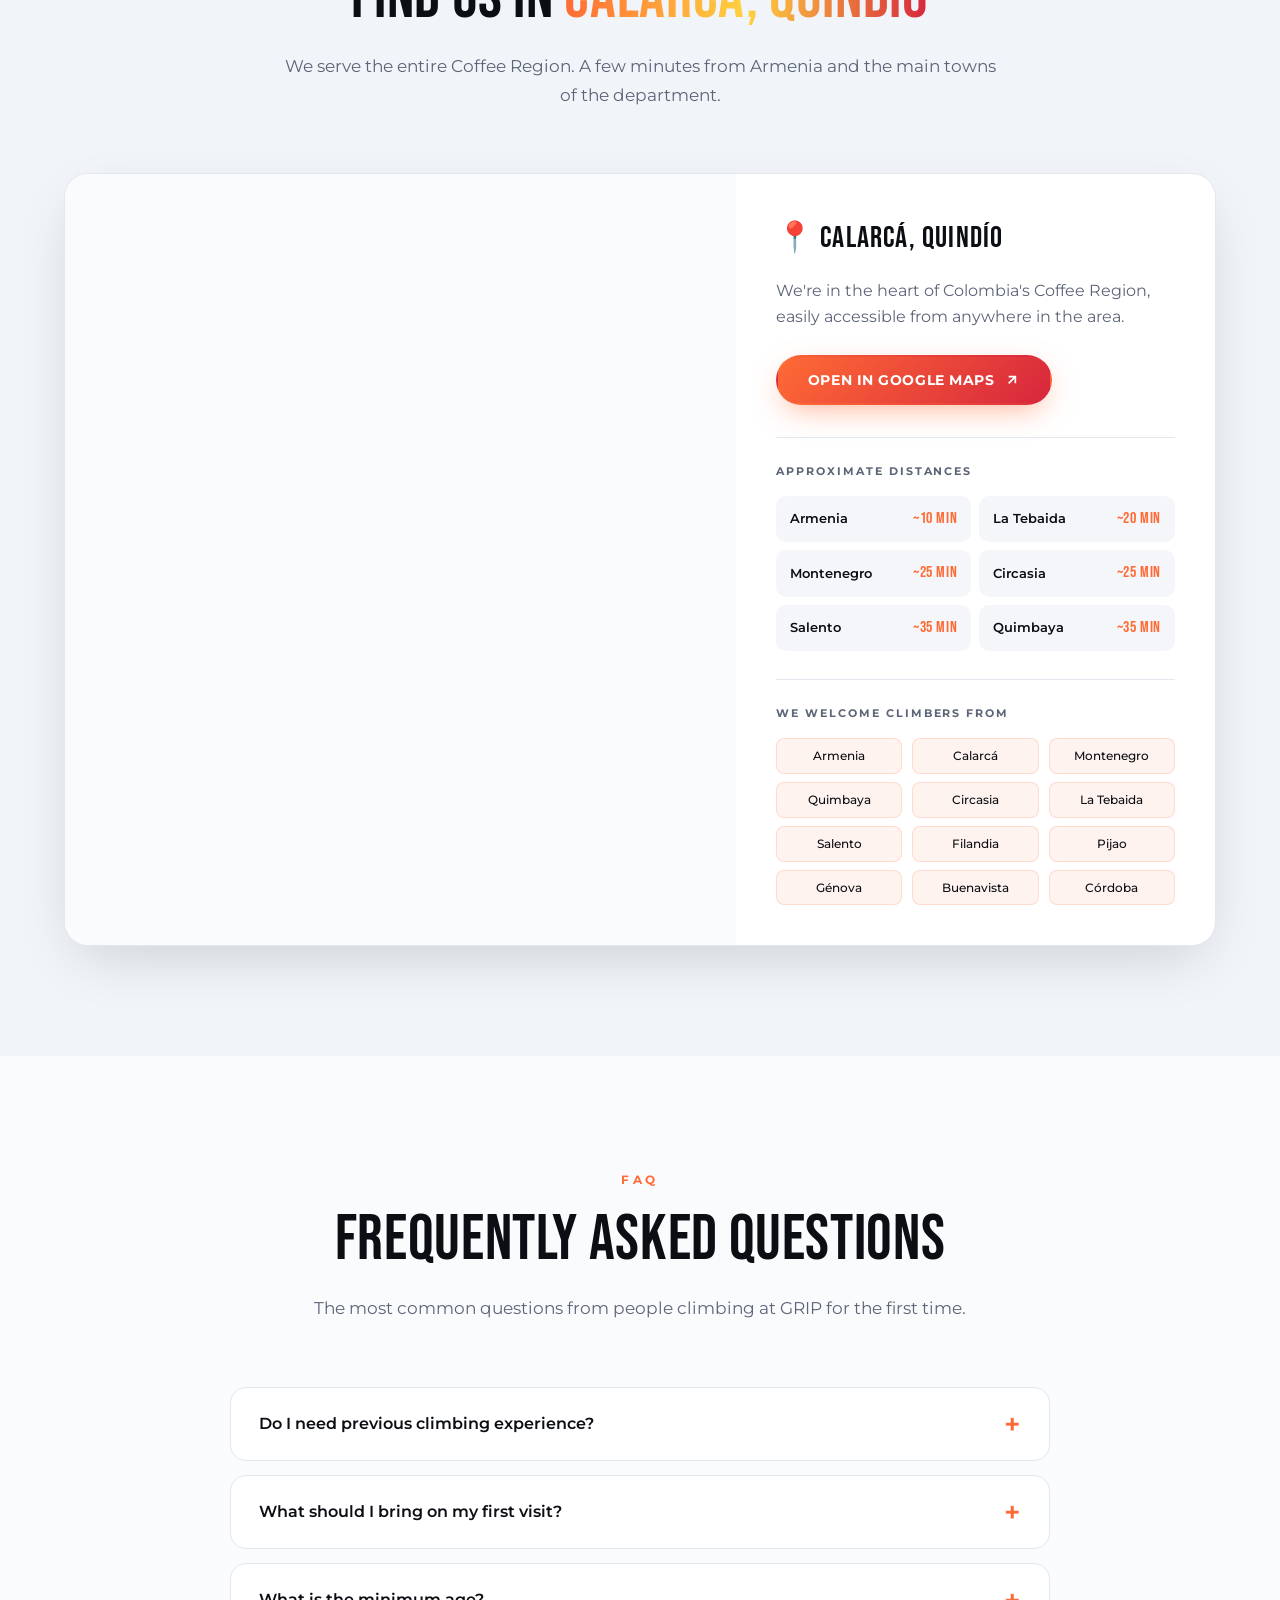
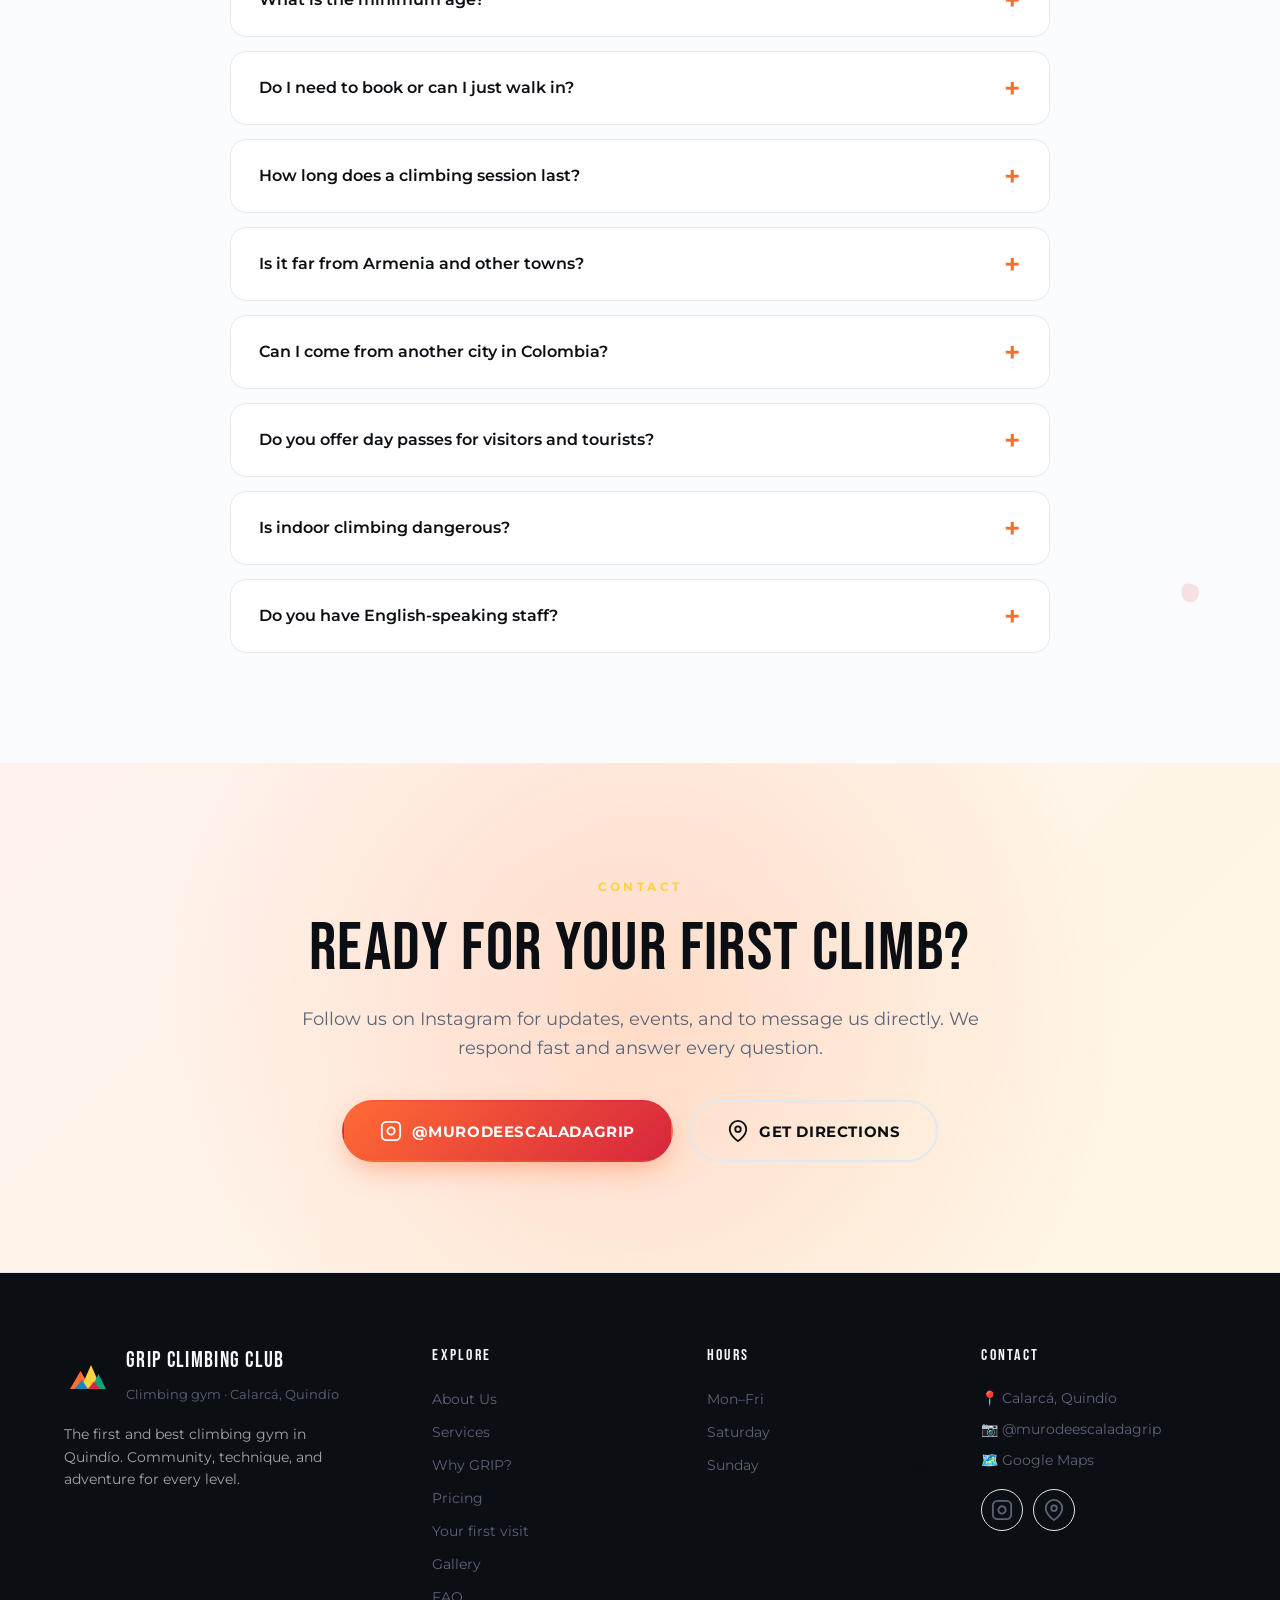
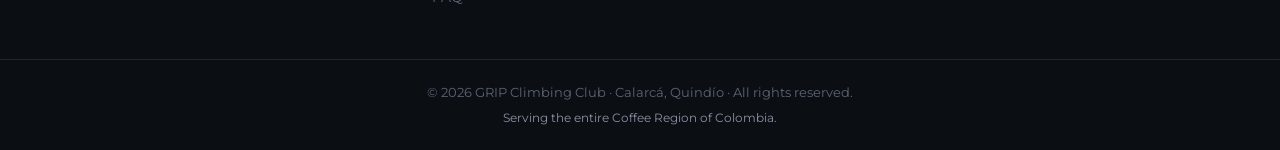
==== commit 1da87c03: "Cleanup pass: remove climb-rail, refactor path cards, tighten copy After audit + UX review, applied " ====
--- a/en/index.html
+++ b/en/index.html
@@ -300,7 +300,7 @@
             <a href="#precios">Pricing</a>
             <a href="#primera-vez">First visit</a>
             <a href="#colombia">Colombia</a>
-            <a href="#ubicacion">Visit us</a>
+            <a href="#horarios">Visit us</a>
             <div class="nav__tools">
                 <button class="icon-btn" id="themeToggle" aria-label="Toggle theme" type="button">
                     <svg class="icon-moon" viewBox="0 0 24 24" fill="none" stroke="currentColor" stroke-width="2" stroke-linecap="round" stroke-linejoin="round"><path d="M21 12.79A9 9 0 1 1 11.21 3 7 7 0 0 0 21 12.79z"/></svg>
@@ -312,33 +312,6 @@
         </nav>
     </div>
 </header>
-
-<!-- ===== CLIMB RAIL (climber on a rope, descends with scroll) ===== -->
-<aside class="climb-rail" aria-hidden="true">
-    <div class="climb-rail__rope"></div>
-    <div class="climb-rail__grades">
-        <span class="climb-rail__grade">V0</span>
-        <span class="climb-rail__grade">V2</span>
-        <span class="climb-rail__grade">V4</span>
-        <span class="climb-rail__grade">V6</span>
-        <span class="climb-rail__grade">V8</span>
-        <span class="climb-rail__grade">V10</span>
-        <span class="climb-rail__grade">V12</span>
-    </div>
-    <div class="climb-rail__climber">
-        <svg viewBox="0 0 40 50" width="36" height="44" xmlns="http://www.w3.org/2000/svg">
-            <line x1="20" y1="0" x2="20" y2="10" stroke="#FF6B35" stroke-width="2.5" stroke-linecap="round"/>
-            <circle cx="20" cy="14" r="5" fill="#FFD23F" stroke="#0B0E13" stroke-width="1.4"/>
-            <rect x="16" y="18" width="8" height="13" rx="2" fill="#FF6B35" stroke="#0B0E13" stroke-width="1.4"/>
-            <path d="M16 21 L12 14 L18 11" stroke="#0B0E13" stroke-width="2.2" stroke-linecap="round" fill="none"/>
-            <path d="M24 21 L28 14 L22 11" stroke="#0B0E13" stroke-width="2.2" stroke-linecap="round" fill="none"/>
-            <path d="M17 31 L13 40 L16 44" stroke="#1B85B8" stroke-width="2.6" stroke-linecap="round" fill="none"/>
-            <path d="M23 31 L27 40 L24 44" stroke="#1B85B8" stroke-width="2.6" stroke-linecap="round" fill="none"/>
-            <ellipse cx="16" cy="45" rx="3" ry="1.5" fill="#D7263D"/>
-            <ellipse cx="24" cy="45" rx="3" ry="1.5" fill="#D7263D"/>
-        </svg>
-    </div>
-</aside>
 
 <main id="main">
 
@@ -458,7 +431,7 @@
                     </svg>
                 </div>
                 <div class="path__body">
-                    <span class="path__eyebrow">First time on a wall</span>
+                    <span class="path__eyebrow">First time on the wall</span>
                     <h3>I've never climbed</h3>
                     <p>Bring the curiosity — we handle the rest: technique, safety, and an unforgettable first ascent.</p>
                 </div>
@@ -476,7 +449,7 @@
                     </svg>
                 </div>
                 <div class="path__body">
-                    <span class="path__eyebrow">Already climbing — find your rhythm</span>
+                    <span class="path__eyebrow">Find your rhythm</span>
                     <h3>I'm a climber</h3>
                     <p>Monthly pass, day pass or personal training. Find the plan that fits your routine.</p>
                 </div>
@@ -494,7 +467,7 @@
                     </svg>
                 </div>
                 <div class="path__body">
-                    <span class="path__eyebrow">Visiting from out of town</span>
+                    <span class="path__eyebrow">Visiting the Coffee Region</span>
                     <h3>I'm a traveler</h3>
                     <p>Calarcá is 1h from Pereira airport and hours from anywhere in Colombia. Message us and we'll plan your session.</p>
                 </div>
@@ -581,7 +554,7 @@
 <!-- ===== SERVICES ===== -->
 <section class="section section--dark" id="servicios" aria-labelledby="servicios-title" style="position:relative;">
     <!-- Hidden hold #2 -->
-    <button class="hidden-hold" data-hold="2" aria-label="Hidden hold" style="top: 4%; left: 3%;">
+    <button class="hidden-hold" data-hold="2" aria-label="Hidden hold" style="top: 55%; left: 2.5%;">
         <svg width="22" height="22" viewBox="0 0 24 24"><path d="M6 4 Q3 12 8 18 Q14 22 18 16 Q22 8 16 4 Q11 1 6 4 Z" fill="#1B85B8"/></svg>
     </button>
     <div class="container">
--- a/styles.css
+++ b/styles.css
@@ -643,7 +643,7 @@
         radial-gradient(900px circle at 20% 90%, rgba(27,133,184,.07), transparent 60%),
         var(--bg);
 }
-.section--location { background: var(--bg-soft); }
+.section--location { background: var(--bg-soft); padding-top: 60px; }
 .section--cta {
     background: var(--cta-bg);
     padding: 110px 0;
@@ -1521,19 +1521,22 @@
 .paths {
     display: grid;
     grid-template-columns: repeat(3, 1fr);
-    gap: 18px;
+    gap: 20px;
+    align-items: stretch;
 }
 .path {
     display: flex;
-    align-items: center;
-    gap: 18px;
-    padding: 24px 26px;
+    flex-direction: column;
+    align-items: flex-start;
+    gap: 16px;
+    padding: 32px 28px 28px;
     background: var(--bg-card);
     border: 1px solid var(--line);
     border-radius: var(--radius-lg);
     transition: transform .35s var(--ease-out), border-color .3s var(--ease), box-shadow .35s var(--ease);
     position: relative;
     overflow: hidden;
+    height: 100%;
 }
 .path::before {
     content: '';
@@ -1554,10 +1557,10 @@
 .path:hover::before { transform: scaleX(1); }
 
 .path__icon {
-    width: 54px;
-    height: 54px;
+    width: 52px;
+    height: 52px;
     flex-shrink: 0;
-    border-radius: 16px;
+    border-radius: 14px;
     display: flex;
     align-items: center;
     justify-content: center;
@@ -1575,28 +1578,28 @@
     color: var(--green);
     border-color: rgba(6,167,125,.25);
 }
-.path__body { flex: 1; min-width: 0; }
+.path__body { width: 100%; }
 .path__eyebrow {
     display: block;
-    font-size: 10px;
-    letter-spacing: .2em;
+    font-size: 10.5px;
+    letter-spacing: .18em;
     text-transform: uppercase;
     color: var(--muted);
-    margin-bottom: 4px;
+    margin-bottom: 6px;
     font-weight: 700;
 }
 .path__body h3 {
     font-family: var(--font-display);
-    font-size: 24px;
+    font-size: 28px;
     letter-spacing: .04em;
-    margin-bottom: 6px;
+    margin-bottom: 10px;
     font-weight: 400;
-    line-height: 1;
+    line-height: 1.02;
 }
 .path__body p {
-    font-size: 13.5px;
-    color: var(--muted);
-    line-height: 1.5;
+    font-size: 14px;
+    color: var(--muted);
+    line-height: 1.55;
 }
 .path__cta {
     display: inline-flex;
@@ -1607,9 +1610,8 @@
     text-transform: uppercase;
     letter-spacing: .12em;
     color: var(--orange);
-    flex-shrink: 0;
-    align-self: flex-start;
-    padding-top: 2px;
+    margin-top: auto;
+    padding-top: 6px;
 }
 .path:hover .path__cta svg { transform: translateX(3px); }
 .path__cta svg { transition: transform .25s var(--ease); }
@@ -1902,83 +1904,6 @@
 }
 .bottom-bar__btn--primary:hover { transform: translateY(-2px); }
 
-/* ===== Climber Rail (right-edge rope + scroll-driven climber) ===== */
-.climb-rail {
-    position: fixed;
-    top: 90px;
-    bottom: 110px;
-    right: 22px;
-    width: 56px;
-    z-index: 40;
-    pointer-events: none;
-    opacity: 0;
-    transition: opacity .5s var(--ease-out);
-}
-.climb-rail.ready { opacity: 1; }
-.climb-rail__rope {
-    position: absolute;
-    left: 50%;
-    top: 0;
-    bottom: 0;
-    width: 4px;
-    transform: translateX(-50%);
-    background:
-        repeating-linear-gradient(
-            to bottom,
-            var(--orange) 0 6px,
-            #4a2818 6px 12px
-        );
-    border-radius: 4px;
-    box-shadow: 0 0 16px rgba(0,0,0,.4);
-}
-[data-theme="light"] .climb-rail__rope {
-    background:
-        repeating-linear-gradient(
-            to bottom,
-            var(--orange) 0 6px,
-            #c84a1a 6px 12px
-        );
-    box-shadow: 0 0 14px rgba(0,0,0,.12);
-}
-.climb-rail__grades {
-    position: absolute;
-    inset: 0;
-    pointer-events: none;
-}
-.climb-rail__grade {
-    position: absolute;
-    right: 16px;
-    transform: translateY(-50%);
-    font-family: var(--font-display);
-    font-size: 11px;
-    letter-spacing: .08em;
-    color: var(--muted);
-    padding: 2px 6px;
-    background: var(--bg);
-    border-radius: 4px;
-    border: 1px solid var(--line);
-    line-height: 1;
-    font-weight: 400;
-    white-space: nowrap;
-    transition: color .3s var(--ease), border-color .3s var(--ease);
-}
-.climb-rail__grade.passed {
-    color: var(--orange);
-    border-color: rgba(255,107,53,.4);
-}
-.climb-rail__climber {
-    position: absolute;
-    left: 50%;
-    top: 0;
-    transform: translate(-50%, 0);
-    width: 36px;
-    height: 44px;
-    will-change: transform;
-    transition: transform .12s linear;
-    filter: drop-shadow(0 4px 10px rgba(0,0,0,.4));
-}
-.climb-rail__climber svg { display: block; }
-
 /* ===== Open-now status badge ===== */
 .status-pill {
     display: inline-flex;
@@ -2076,6 +2001,9 @@
     z-index: 5;
     overflow: hidden;
     line-height: 0;
+}
+@media (max-width: 720px) {
+    .hidden-hold { display: none; }
 }
 .hidden-hold:hover,
 .hidden-hold:focus-visible {
@@ -2194,10 +2122,6 @@
 }
 .tip-banner__text strong { color: var(--orange); font-weight: 700; }
 
-/* Responsive */
-@media (max-width: 1024px) {
-    .climb-rail { display: none; }
-}
 @media (max-width: 720px) {
     .toast { max-width: calc(100vw - 32px); bottom: 90px; }
     .toast--achievement { left: 16px; bottom: 16px; max-width: calc(100vw - 32px); }
@@ -2219,7 +2143,7 @@
     .hero__photo--secondary { inset: 40px 40px 0 0; }
     .hero__stats { max-width: 100%; }
 
-    .paths { grid-template-columns: 1fr; gap: 14px; }
+    .paths { grid-template-columns: 1fr 1fr; gap: 16px; }
     .stats-showcase__grid { grid-template-columns: repeat(2, 1fr); }
     .stats-showcase { padding: 90px 0; }
     .colombia-grid { grid-template-columns: repeat(2, 1fr); }
@@ -2351,11 +2275,11 @@
     .parallax-strip { min-height: 360px; padding: 70px 0; }
     .parallax-strip__quote { font-size: clamp(22px, 6vw, 34px); line-height: 1.2; }
 
-    .path { padding: 18px 20px; gap: 14px; }
+    .paths { grid-template-columns: 1fr; gap: 14px; }
+    .path { padding: 24px 22px; gap: 14px; }
     .path__icon { width: 46px; height: 46px; }
     .path__icon svg { width: 26px; height: 26px; }
-    .path__body h3 { font-size: 20px; }
-    .path__cta { display: none; }
+    .path__body h3 { font-size: 24px; }
     .section--paths { padding: 60px 0 30px; }
 
     .faq__item summary { padding: 18px 22px; font-size: 15px; }
--- a/styles.css
+++ b/styles.css
@@ -643,7 +643,7 @@
         radial-gradient(900px circle at 20% 90%, rgba(27,133,184,.07), transparent 60%),
         var(--bg);
 }
-.section--location { background: var(--bg-soft); }
+.section--location { background: var(--bg-soft); padding-top: 60px; }
 .section--cta {
     background: var(--cta-bg);
     padding: 110px 0;
@@ -1521,19 +1521,22 @@
 .paths {
     display: grid;
     grid-template-columns: repeat(3, 1fr);
-    gap: 18px;
+    gap: 20px;
+    align-items: stretch;
 }
 .path {
     display: flex;
-    align-items: center;
-    gap: 18px;
-    padding: 24px 26px;
+    flex-direction: column;
+    align-items: flex-start;
+    gap: 16px;
+    padding: 32px 28px 28px;
     background: var(--bg-card);
     border: 1px solid var(--line);
     border-radius: var(--radius-lg);
     transition: transform .35s var(--ease-out), border-color .3s var(--ease), box-shadow .35s var(--ease);
     position: relative;
     overflow: hidden;
+    height: 100%;
 }
 .path::before {
     content: '';
@@ -1554,10 +1557,10 @@
 .path:hover::before { transform: scaleX(1); }
 
 .path__icon {
-    width: 54px;
-    height: 54px;
+    width: 52px;
+    height: 52px;
     flex-shrink: 0;
-    border-radius: 16px;
+    border-radius: 14px;
     display: flex;
     align-items: center;
     justify-content: center;
@@ -1575,28 +1578,28 @@
     color: var(--green);
     border-color: rgba(6,167,125,.25);
 }
-.path__body { flex: 1; min-width: 0; }
+.path__body { width: 100%; }
 .path__eyebrow {
     display: block;
-    font-size: 10px;
-    letter-spacing: .2em;
+    font-size: 10.5px;
+    letter-spacing: .18em;
     text-transform: uppercase;
     color: var(--muted);
-    margin-bottom: 4px;
+    margin-bottom: 6px;
     font-weight: 700;
 }
 .path__body h3 {
     font-family: var(--font-display);
-    font-size: 24px;
+    font-size: 28px;
     letter-spacing: .04em;
-    margin-bottom: 6px;
+    margin-bottom: 10px;
     font-weight: 400;
-    line-height: 1;
+    line-height: 1.02;
 }
 .path__body p {
-    font-size: 13.5px;
-    color: var(--muted);
-    line-height: 1.5;
+    font-size: 14px;
+    color: var(--muted);
+    line-height: 1.55;
 }
 .path__cta {
     display: inline-flex;
@@ -1607,9 +1610,8 @@
     text-transform: uppercase;
     letter-spacing: .12em;
     color: var(--orange);
-    flex-shrink: 0;
-    align-self: flex-start;
-    padding-top: 2px;
+    margin-top: auto;
+    padding-top: 6px;
 }
 .path:hover .path__cta svg { transform: translateX(3px); }
 .path__cta svg { transition: transform .25s var(--ease); }
@@ -1902,83 +1904,6 @@
 }
 .bottom-bar__btn--primary:hover { transform: translateY(-2px); }
 
-/* ===== Climber Rail (right-edge rope + scroll-driven climber) ===== */
-.climb-rail {
-    position: fixed;
-    top: 90px;
-    bottom: 110px;
-    right: 22px;
-    width: 56px;
-    z-index: 40;
-    pointer-events: none;
-    opacity: 0;
-    transition: opacity .5s var(--ease-out);
-}
-.climb-rail.ready { opacity: 1; }
-.climb-rail__rope {
-    position: absolute;
-    left: 50%;
-    top: 0;
-    bottom: 0;
-    width: 4px;
-    transform: translateX(-50%);
-    background:
-        repeating-linear-gradient(
-            to bottom,
-            var(--orange) 0 6px,
-            #4a2818 6px 12px
-        );
-    border-radius: 4px;
-    box-shadow: 0 0 16px rgba(0,0,0,.4);
-}
-[data-theme="light"] .climb-rail__rope {
-    background:
-        repeating-linear-gradient(
-            to bottom,
-            var(--orange) 0 6px,
-            #c84a1a 6px 12px
-        );
-    box-shadow: 0 0 14px rgba(0,0,0,.12);
-}
-.climb-rail__grades {
-    position: absolute;
-    inset: 0;
-    pointer-events: none;
-}
-.climb-rail__grade {
-    position: absolute;
-    right: 16px;
-    transform: translateY(-50%);
-    font-family: var(--font-display);
-    font-size: 11px;
-    letter-spacing: .08em;
-    color: var(--muted);
-    padding: 2px 6px;
-    background: var(--bg);
-    border-radius: 4px;
-    border: 1px solid var(--line);
-    line-height: 1;
-    font-weight: 400;
-    white-space: nowrap;
-    transition: color .3s var(--ease), border-color .3s var(--ease);
-}
-.climb-rail__grade.passed {
-    color: var(--orange);
-    border-color: rgba(255,107,53,.4);
-}
-.climb-rail__climber {
-    position: absolute;
-    left: 50%;
-    top: 0;
-    transform: translate(-50%, 0);
-    width: 36px;
-    height: 44px;
-    will-change: transform;
-    transition: transform .12s linear;
-    filter: drop-shadow(0 4px 10px rgba(0,0,0,.4));
-}
-.climb-rail__climber svg { display: block; }
-
 /* ===== Open-now status badge ===== */
 .status-pill {
     display: inline-flex;
@@ -2076,6 +2001,9 @@
     z-index: 5;
     overflow: hidden;
     line-height: 0;
+}
+@media (max-width: 720px) {
+    .hidden-hold { display: none; }
 }
 .hidden-hold:hover,
 .hidden-hold:focus-visible {
@@ -2194,10 +2122,6 @@
 }
 .tip-banner__text strong { color: var(--orange); font-weight: 700; }
 
-/* Responsive */
-@media (max-width: 1024px) {
-    .climb-rail { display: none; }
-}
 @media (max-width: 720px) {
     .toast { max-width: calc(100vw - 32px); bottom: 90px; }
     .toast--achievement { left: 16px; bottom: 16px; max-width: calc(100vw - 32px); }
@@ -2219,7 +2143,7 @@
     .hero__photo--secondary { inset: 40px 40px 0 0; }
     .hero__stats { max-width: 100%; }
 
-    .paths { grid-template-columns: 1fr; gap: 14px; }
+    .paths { grid-template-columns: 1fr 1fr; gap: 16px; }
     .stats-showcase__grid { grid-template-columns: repeat(2, 1fr); }
     .stats-showcase { padding: 90px 0; }
     .colombia-grid { grid-template-columns: repeat(2, 1fr); }
@@ -2351,11 +2275,11 @@
     .parallax-strip { min-height: 360px; padding: 70px 0; }
     .parallax-strip__quote { font-size: clamp(22px, 6vw, 34px); line-height: 1.2; }
 
-    .path { padding: 18px 20px; gap: 14px; }
+    .paths { grid-template-columns: 1fr; gap: 14px; }
+    .path { padding: 24px 22px; gap: 14px; }
     .path__icon { width: 46px; height: 46px; }
     .path__icon svg { width: 26px; height: 26px; }
-    .path__body h3 { font-size: 20px; }
-    .path__cta { display: none; }
+    .path__body h3 { font-size: 24px; }
     .section--paths { padding: 60px 0 30px; }
 
     .faq__item summary { padding: 18px 22px; font-size: 15px; }
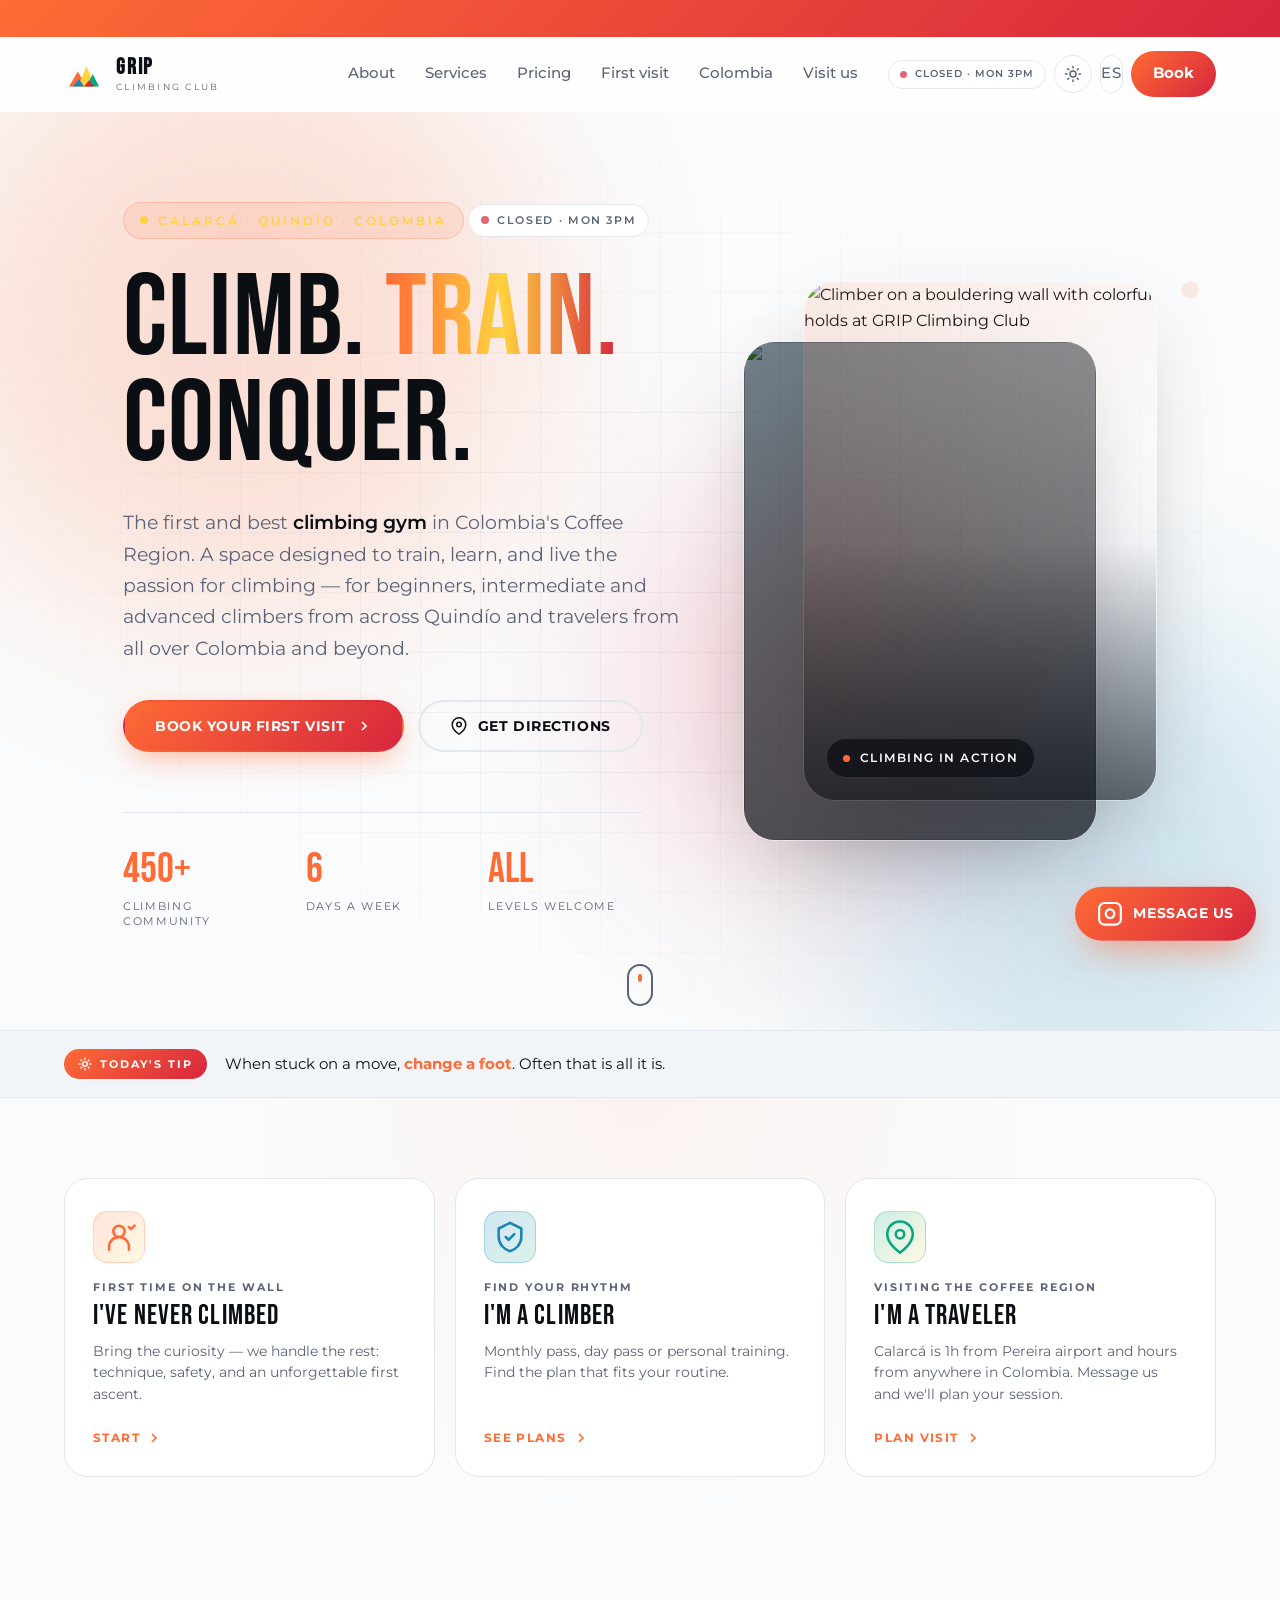
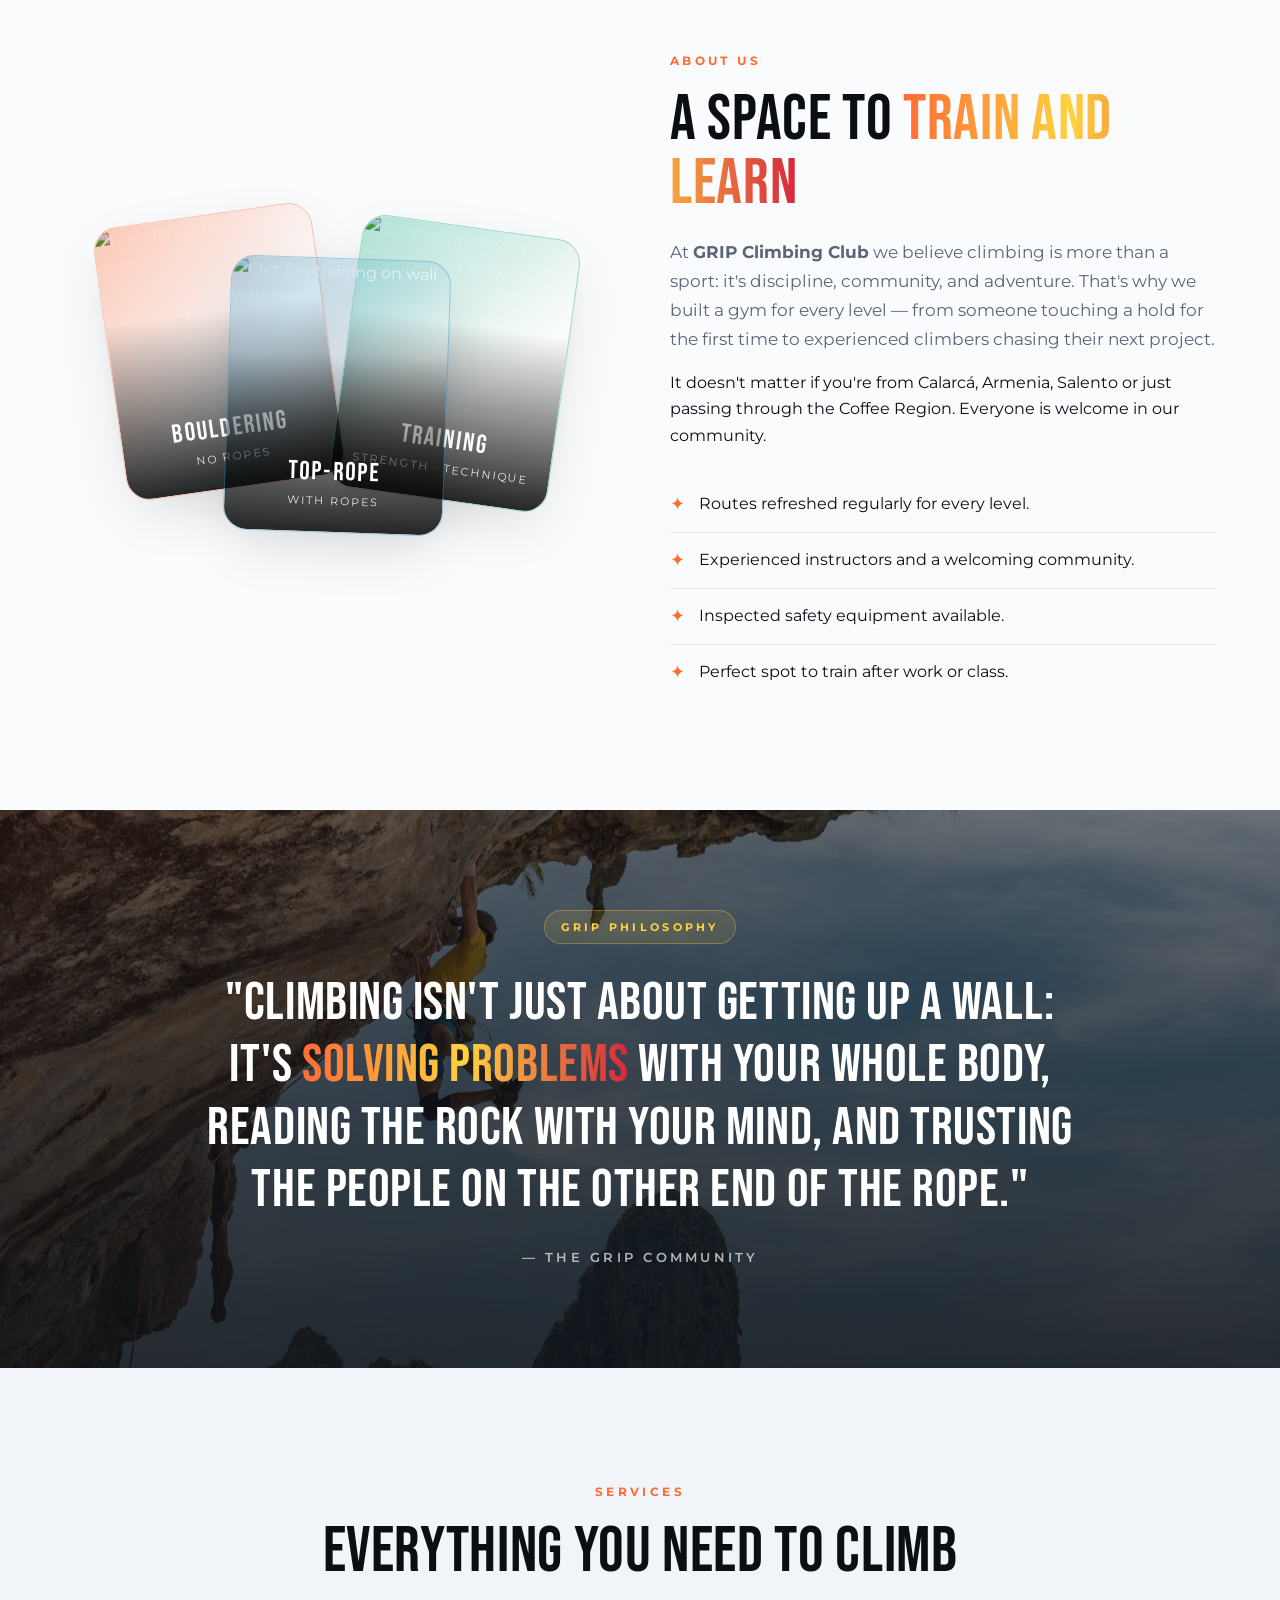
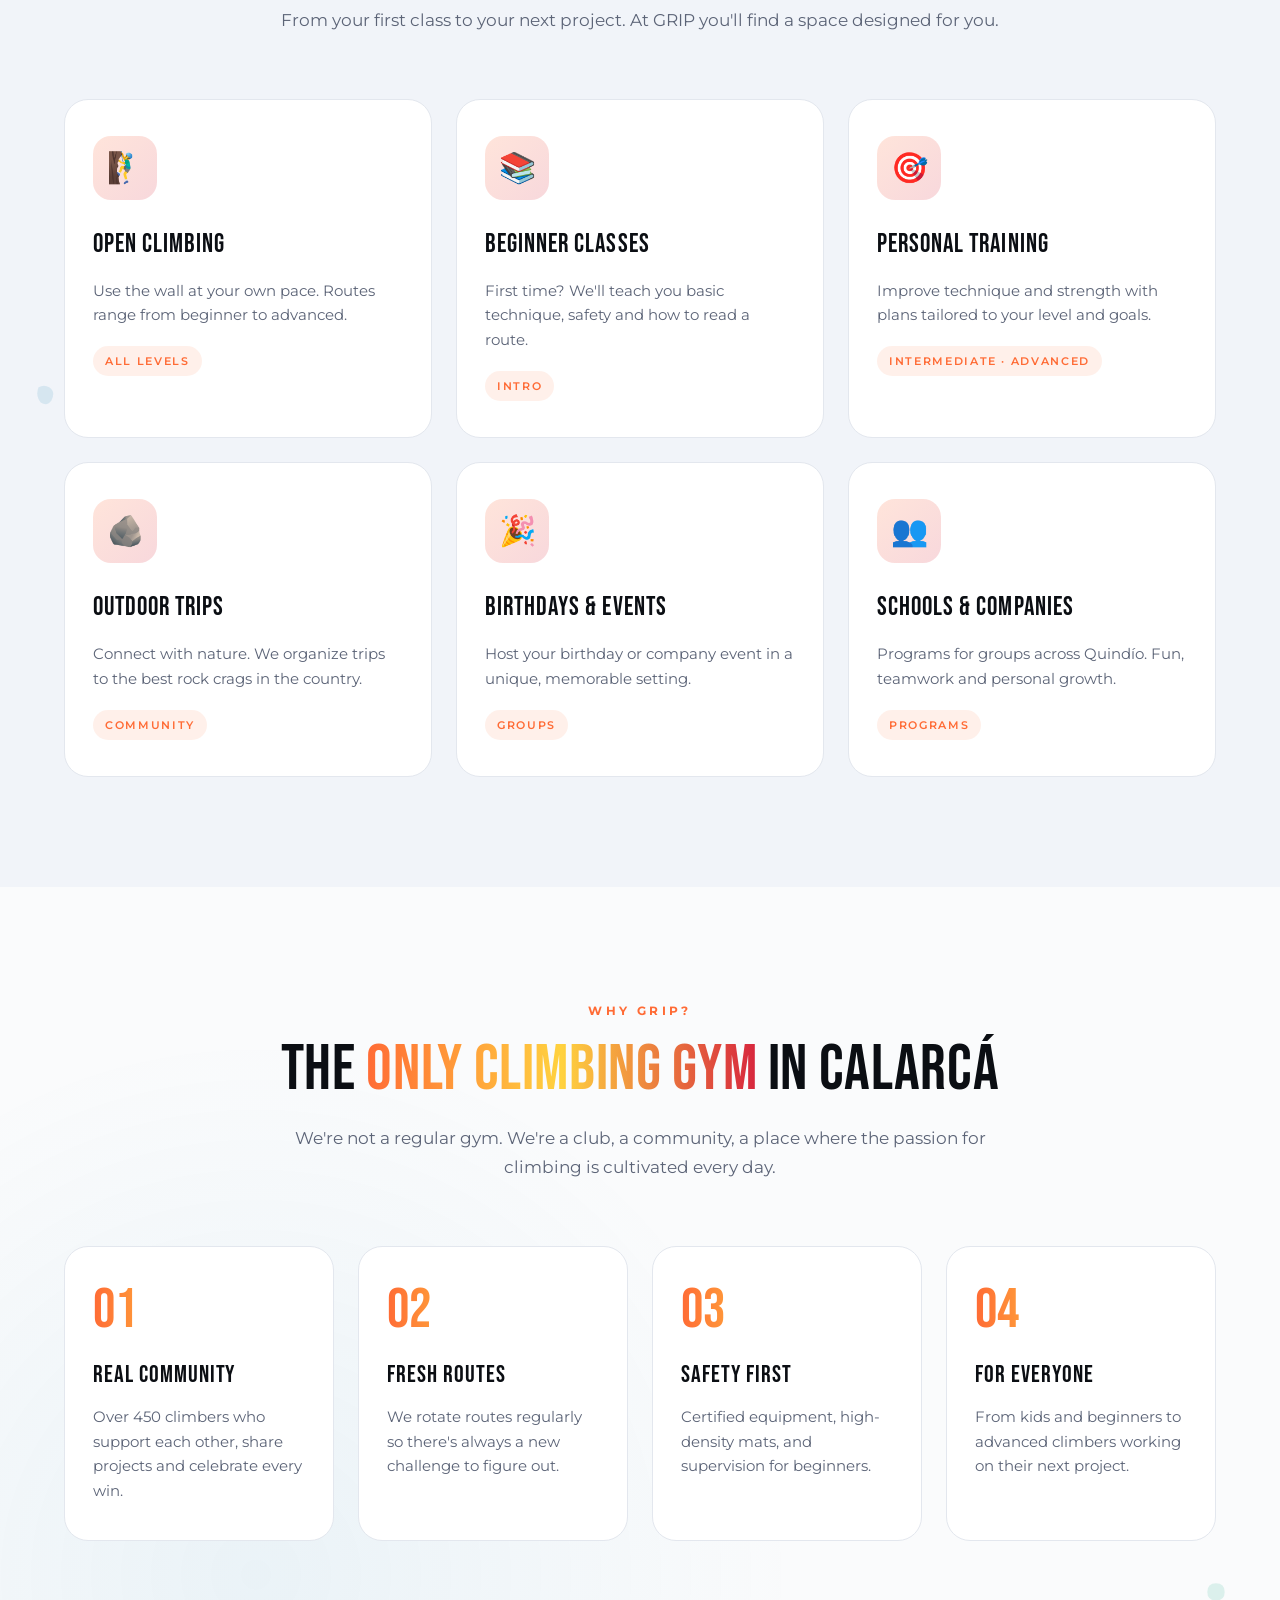
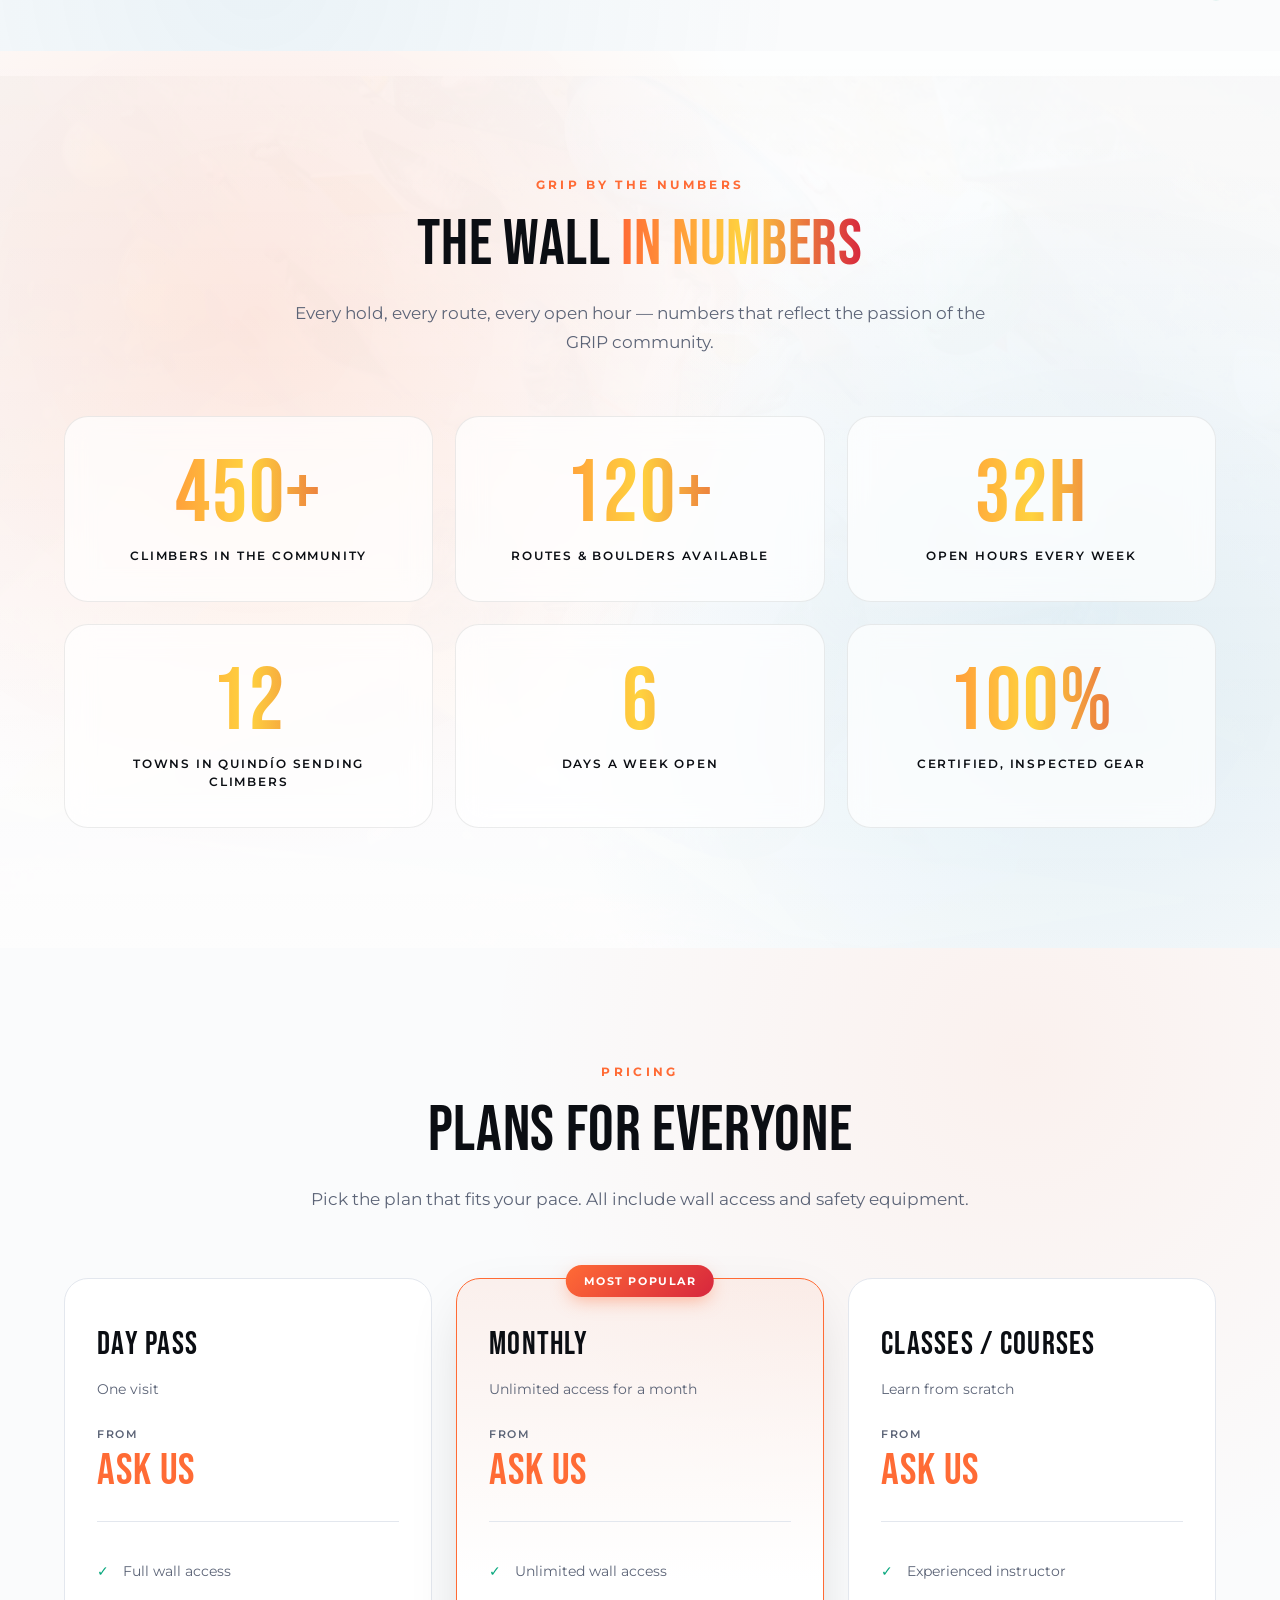
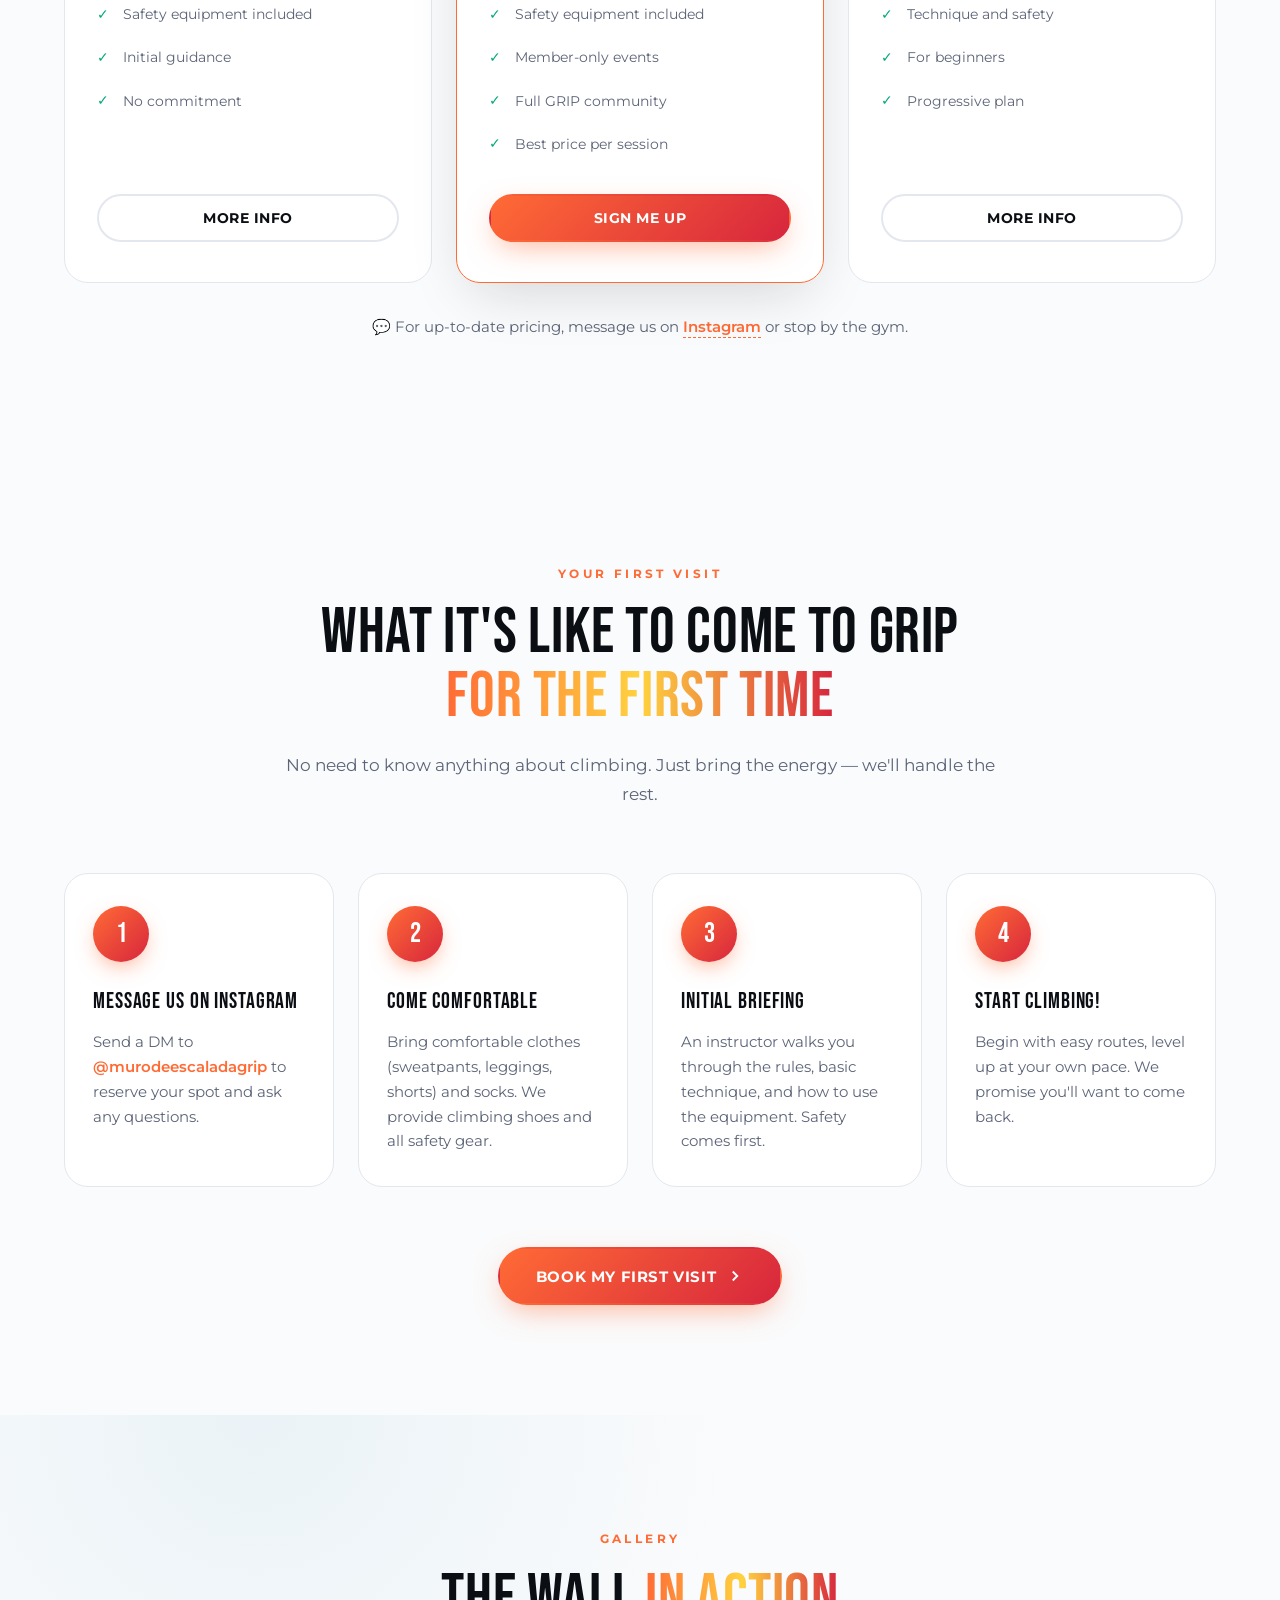
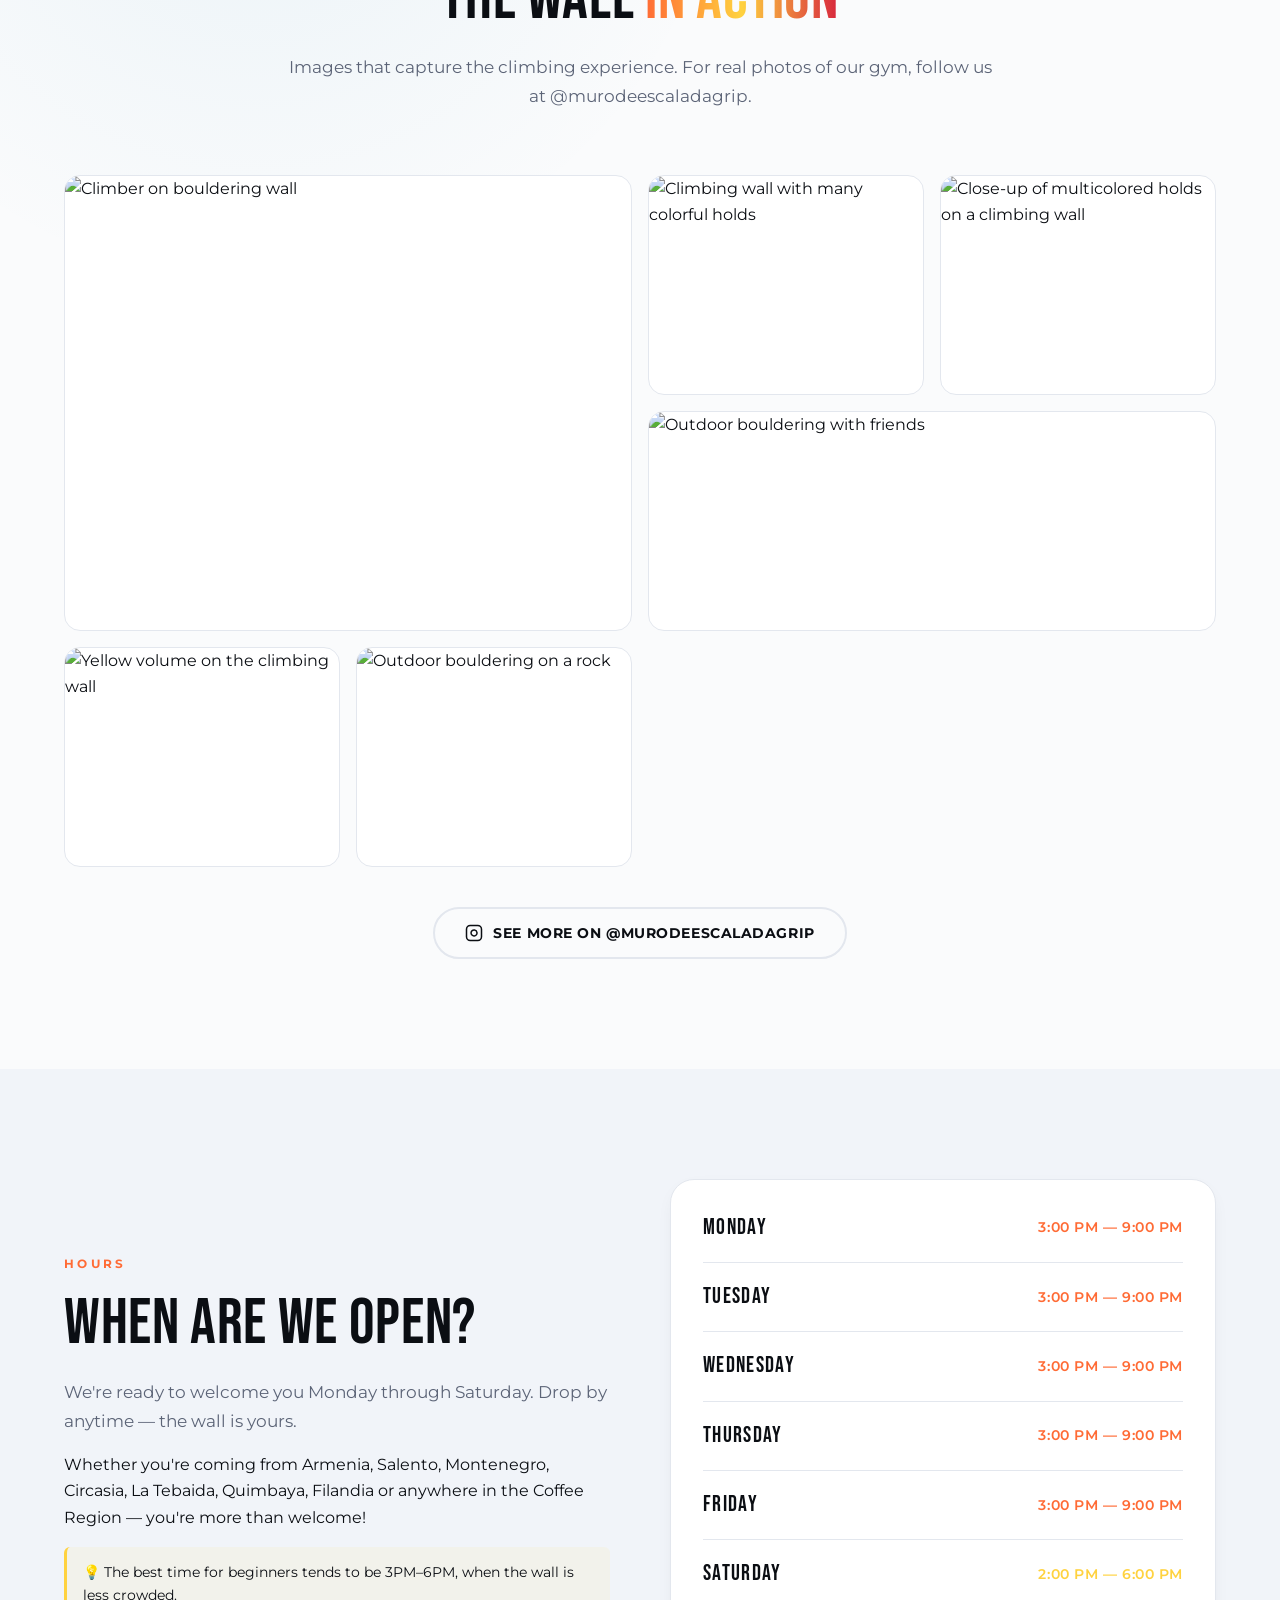
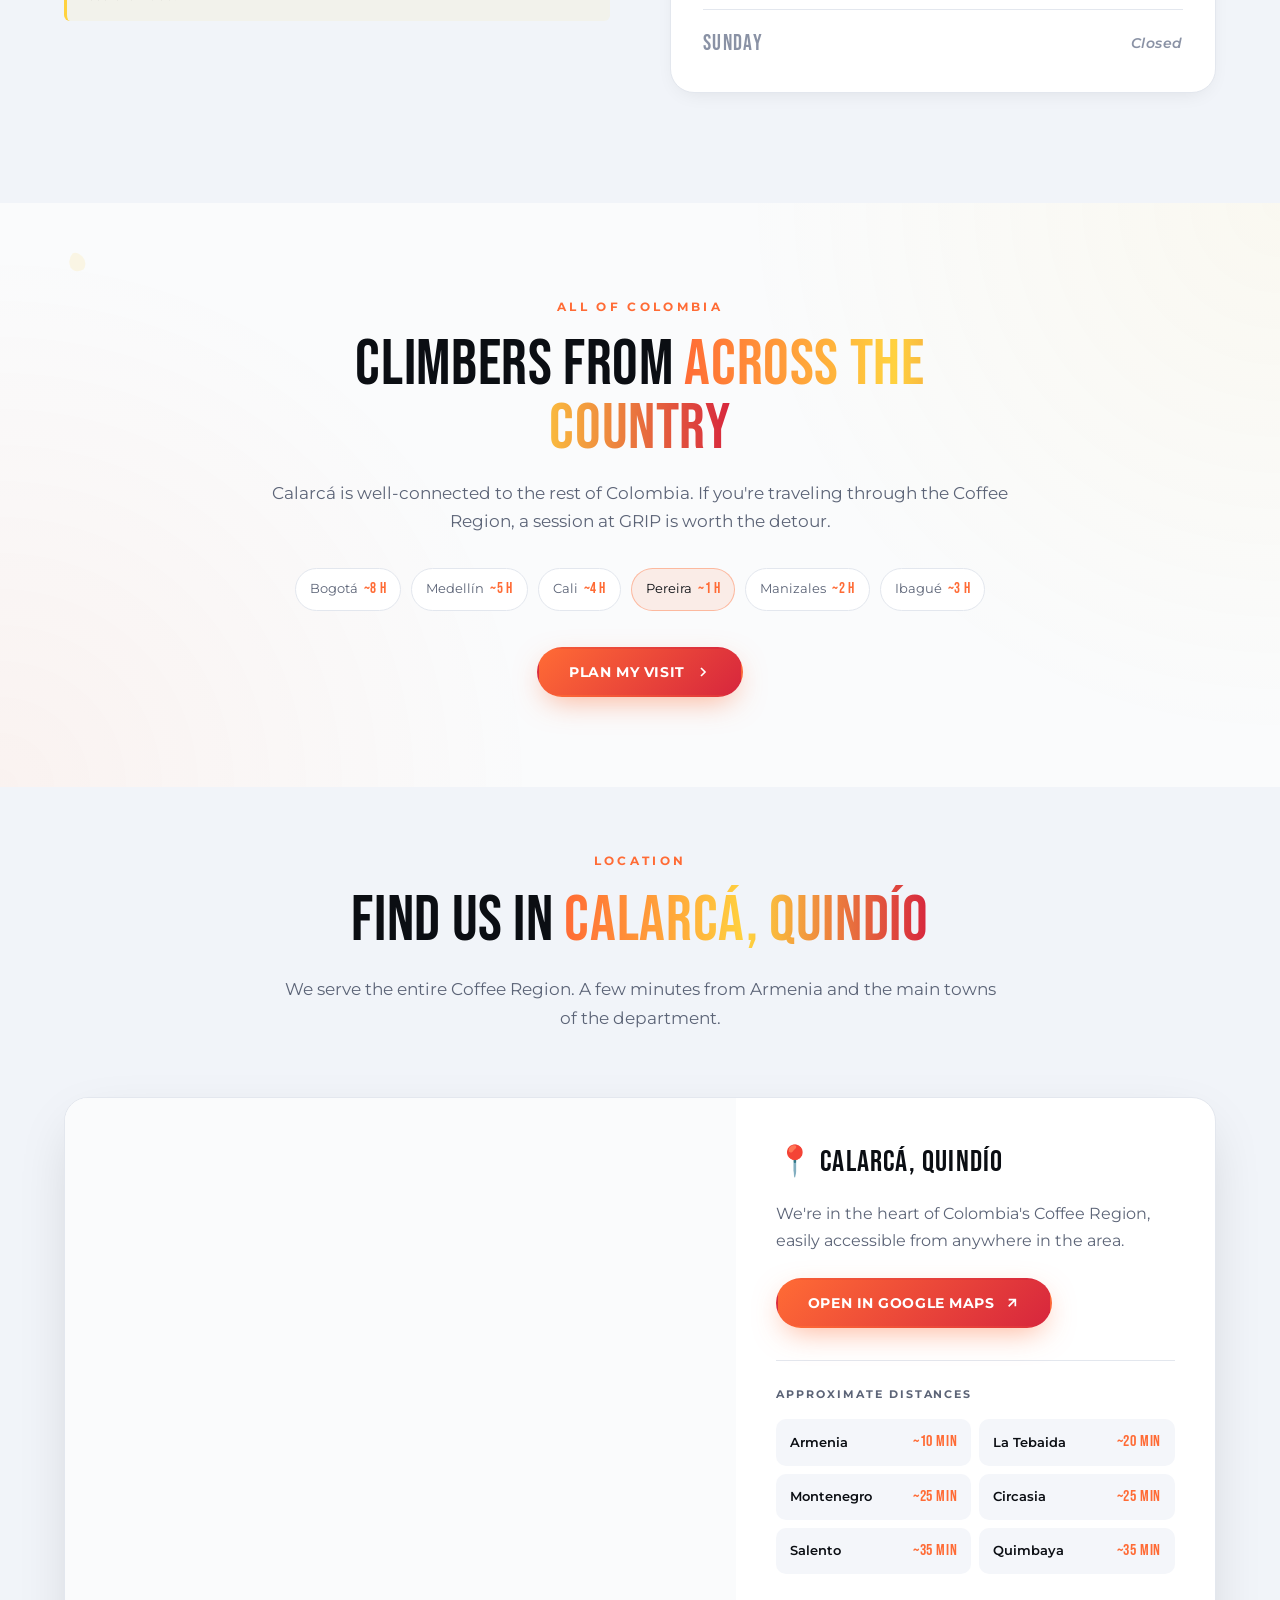
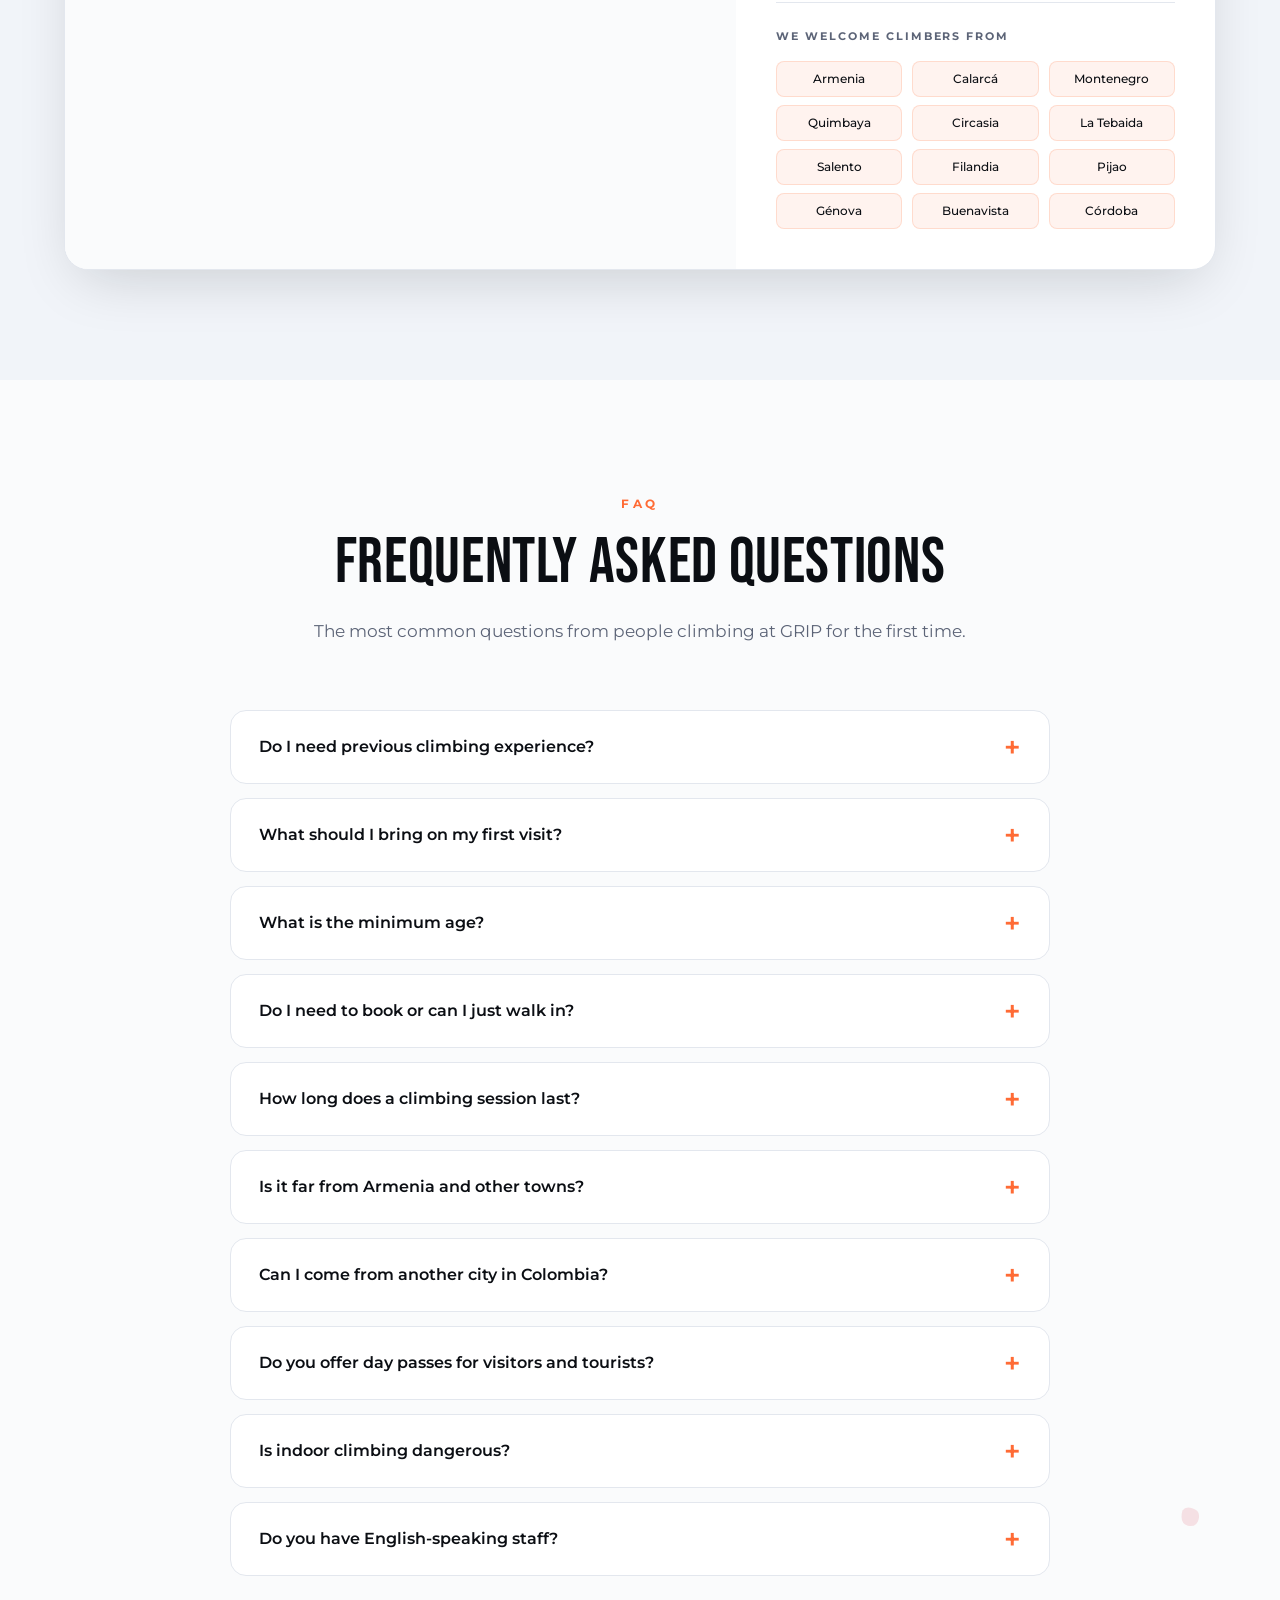
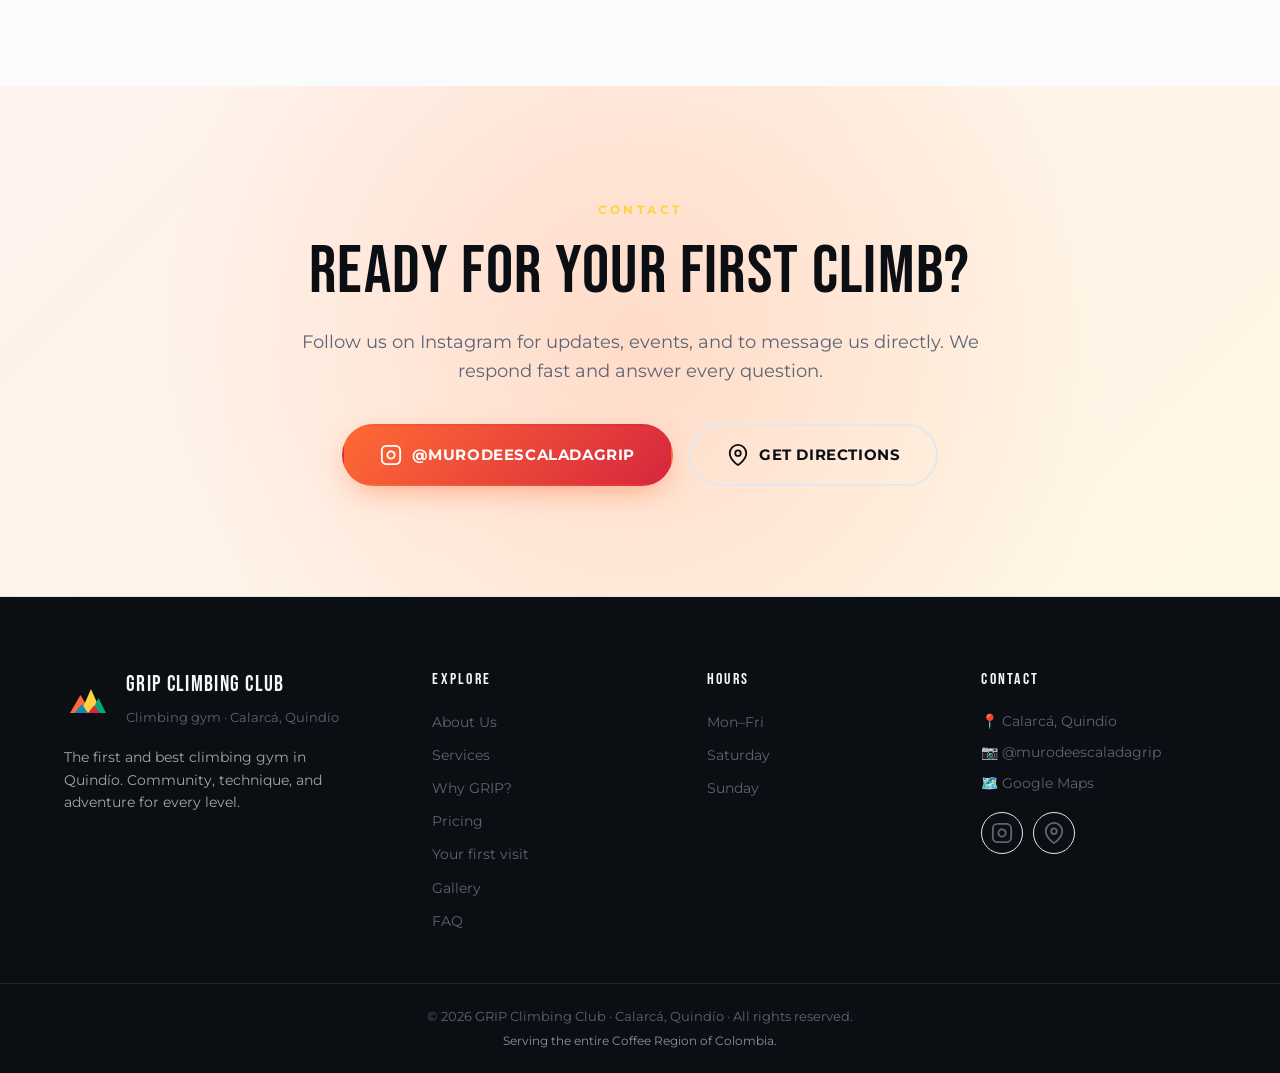
==== commit d676c8f3: "Compact Colombia section, self-host bg images, nav status pill Changes from the user-driven review: " ====
--- a/en/index.html
+++ b/en/index.html
@@ -302,6 +302,10 @@
             <a href="#colombia">Colombia</a>
             <a href="#horarios">Visit us</a>
             <div class="nav__tools">
+                <span class="status-pill status-pill--nav" data-status-pill data-state="closed" aria-live="polite">
+                    <span class="status-dot" aria-hidden="true"></span>
+                    <span class="status-text">·</span>
+                </span>
                 <button class="icon-btn" id="themeToggle" aria-label="Toggle theme" type="button">
                     <svg class="icon-moon" viewBox="0 0 24 24" fill="none" stroke="currentColor" stroke-width="2" stroke-linecap="round" stroke-linejoin="round"><path d="M21 12.79A9 9 0 1 1 11.21 3 7 7 0 0 0 21 12.79z"/></svg>
                     <svg class="icon-sun" viewBox="0 0 24 24" fill="none" stroke="currentColor" stroke-width="2" stroke-linecap="round" stroke-linejoin="round"><circle cx="12" cy="12" r="4"/><path d="M12 2v2M12 20v2M4.93 4.93l1.41 1.41M17.66 17.66l1.41 1.41M2 12h2M20 12h2M4.93 19.07l1.41-1.41M17.66 6.34l1.41-1.41"/></svg>
@@ -950,52 +954,22 @@
         <svg width="22" height="22" viewBox="0 0 24 24"><path d="M8 3 Q3 9 6 16 Q10 22 18 18 Q22 12 17 6 Q12 1 8 3 Z" fill="#FFD23F"/></svg>
     </button>
     <div class="container">
-        <div class="section__head">
+        <div class="colombia-compact">
             <span class="section__eyebrow">All of Colombia</span>
             <h2 class="section__title" id="colombia-title">
                 Climbers from <span class="text-gradient">across the country</span>
             </h2>
-            <p class="section__lead">GRIP is a national meeting point. The Coffee Region is just a few hours by road or a quick flight from Colombia's major cities — and always worth the detour to climb with us.</p>
-        </div>
-
-        <div class="colombia-grid">
-            <article class="colombia-card">
-                <div class="colombia-card__city">Bogotá</div>
-                <div class="colombia-card__meta"><span>By car</span><strong>~8 h</strong></div>
-                <div class="colombia-card__meta"><span>Flight + drive</span><strong>~2 h</strong></div>
-            </article>
-            <article class="colombia-card">
-                <div class="colombia-card__city">Medellín</div>
-                <div class="colombia-card__meta"><span>By car</span><strong>~5–6 h</strong></div>
-                <div class="colombia-card__meta"><span>Flight + drive</span><strong>~2 h</strong></div>
-            </article>
-            <article class="colombia-card">
-                <div class="colombia-card__city">Cali</div>
-                <div class="colombia-card__meta"><span>By car</span><strong>~4 h</strong></div>
-                <div class="colombia-card__meta"><span>Flight + drive</span><strong>~2 h</strong></div>
-            </article>
-            <article class="colombia-card colombia-card--highlight">
-                <div class="colombia-card__city">Pereira</div>
-                <div class="colombia-card__meta"><span>By car</span><strong>~1 h</strong></div>
-                <div class="colombia-card__meta"><span>From MDE/BOG airports</span><strong>direct</strong></div>
-            </article>
-            <article class="colombia-card">
-                <div class="colombia-card__city">Manizales</div>
-                <div class="colombia-card__meta"><span>By car</span><strong>~2 h</strong></div>
-                <div class="colombia-card__meta"><span>Via Pereira</span><strong>easy</strong></div>
-            </article>
-            <article class="colombia-card">
-                <div class="colombia-card__city">Ibagué</div>
-                <div class="colombia-card__meta"><span>By car</span><strong>~3 h</strong></div>
-                <div class="colombia-card__meta"><span>Via La Línea</span><strong>direct</strong></div>
-            </article>
-        </div>
-
-        <div class="colombia-banner">
-            <div class="colombia-banner__text">
-                <h3>Traveling through the Coffee Region?</h3>
-                <p>Add a climbing session at GRIP to your itinerary. We'll help you with hours, gear and day-pass options — climbing as part of your coffee-country trip.</p>
-            </div>
+            <p class="section__lead">
+                Calarcá is well-connected to the rest of Colombia. If you're traveling through the Coffee Region, a session at GRIP is worth the detour.
+            </p>
+            <ul class="colombia-cities">
+                <li>Bogotá <strong>~8 h</strong></li>
+                <li>Medellín <strong>~5 h</strong></li>
+                <li>Cali <strong>~4 h</strong></li>
+                <li class="is-highlight">Pereira <strong>~1 h</strong></li>
+                <li>Manizales <strong>~2 h</strong></li>
+                <li>Ibagué <strong>~3 h</strong></li>
+            </ul>
             <a href="https://www.instagram.com/murodeescaladagrip" target="_blank" rel="noopener" class="btn btn--primary">
                 Plan my visit
                 <svg width="16" height="16" viewBox="0 0 24 24" fill="none" stroke="currentColor" stroke-width="2.5"><polyline points="9 18 15 12 9 6"/></svg>
--- a/styles.css
+++ b/styles.css
@@ -1633,7 +1633,7 @@
     z-index: -2;
     will-change: transform;
     background-color: #1a1206;
-    background-image: url('https://images.unsplash.com/photo-1522163182402-834f871fd851?w=1600&q=75&auto=format&fit=crop');
+    background-image: url('assets/parallax-strip.jpg');
     background-size: cover;
     background-position: center 30%;
     background-repeat: no-repeat;
@@ -1695,7 +1695,7 @@
     z-index: -2;
     will-change: transform;
     background-color: #0f1218;
-    background-image: url('https://images.unsplash.com/photo-1564769662533-4f00a87b4056?w=1600&q=70&auto=format&fit=crop');
+    background-image: url('assets/stats-showcase.jpg');
     background-size: cover;
     background-position: center 40%;
     background-repeat: no-repeat;
@@ -1771,90 +1771,55 @@
 }
 [data-theme="light"] .stat-big__label { color: var(--text); }
 
-/* ===== Colombia Reach ===== */
+/* ===== Colombia Reach (compact) ===== */
 .section--colombia {
     background:
         radial-gradient(900px circle at 100% 0%, rgba(255,210,63,.06), transparent 60%),
         radial-gradient(900px circle at 0% 100%, rgba(255,107,53,.06), transparent 60%),
         var(--bg);
-}
-.colombia-grid {
-    display: grid;
-    grid-template-columns: repeat(3, 1fr);
-    gap: 18px;
-    margin-bottom: 50px;
-}
-.colombia-card {
+    padding: 90px 0;
+}
+.colombia-compact {
+    text-align: center;
+    max-width: 760px;
+    margin: 0 auto;
+}
+.colombia-compact .section__eyebrow { margin-bottom: 16px; }
+.colombia-compact .section__title { margin-bottom: 18px; }
+.colombia-compact .section__lead { margin-bottom: 32px; }
+.colombia-cities {
+    display: flex;
+    flex-wrap: wrap;
+    justify-content: center;
+    gap: 8px 10px;
+    margin-bottom: 36px;
+}
+.colombia-cities li {
+    display: inline-flex;
+    align-items: baseline;
+    gap: 6px;
+    padding: 8px 14px;
     background: var(--bg-card);
     border: 1px solid var(--line);
-    border-radius: var(--radius-lg);
-    padding: 28px 26px;
-    transition: transform .3s var(--ease-out), border-color .3s var(--ease), box-shadow .3s var(--ease);
-}
-.colombia-card:hover {
-    transform: translateY(-4px);
+    border-radius: 999px;
+    font-size: 13px;
+    color: var(--muted);
+    transition: border-color .25s var(--ease), background .25s var(--ease);
+}
+.colombia-cities li:hover {
     border-color: var(--orange);
-    box-shadow: var(--shadow-sm);
-}
-.colombia-card--highlight {
-    background:
-        linear-gradient(180deg, rgba(255,107,53,.12), var(--bg-card) 50%);
-    border-color: var(--orange);
-}
-.colombia-card__city {
+}
+.colombia-cities li strong {
+    color: var(--orange);
     font-family: var(--font-display);
-    font-size: 30px;
     letter-spacing: .04em;
-    margin-bottom: 18px;
-    padding-bottom: 14px;
-    border-bottom: 1px solid var(--line);
+    font-size: 15px;
     font-weight: 400;
 }
-.colombia-card__meta {
-    display: flex;
-    justify-content: space-between;
-    align-items: center;
-    padding: 7px 0;
-    font-size: 13px;
-}
-.colombia-card__meta span {
-    color: var(--muted);
-    text-transform: uppercase;
-    letter-spacing: .1em;
-    font-size: 10.5px;
-    font-weight: 600;
-}
-.colombia-card__meta strong {
-    font-family: var(--font-display);
-    font-size: 18px;
-    color: var(--orange);
-    letter-spacing: .04em;
-    font-weight: 400;
-}
-
-.colombia-banner {
-    display: flex;
-    align-items: center;
-    justify-content: space-between;
-    gap: 28px;
-    background:
-        linear-gradient(135deg, rgba(255,107,53,.14), rgba(255,210,63,.08));
-    border: 1px solid rgba(255,107,53,.3);
-    border-radius: var(--radius-lg);
-    padding: 32px 36px;
-}
-.colombia-banner__text { max-width: 560px; }
-.colombia-banner h3 {
-    font-family: var(--font-display);
-    font-size: clamp(24px, 3vw, 32px);
-    letter-spacing: .04em;
-    margin-bottom: 8px;
-    font-weight: 400;
-}
-.colombia-banner p {
-    color: var(--muted);
-    font-size: 15px;
-    line-height: 1.6;
+.colombia-cities li.is-highlight {
+    background: rgba(255,107,53,.1);
+    border-color: rgba(255,107,53,.4);
+    color: var(--text);
 }
 
 /* ===== Mobile sticky bottom bar ===== */
@@ -1952,11 +1917,15 @@
 }
 
 /* Status in nav (compact variant) */
-.nav .status-pill {
-    margin: 0;
-    padding: 5px 10px;
-    font-size: 10px;
-    letter-spacing: .12em;
+.status-pill--nav {
+    margin: 0 !important;
+    padding: 5px 11px !important;
+    font-size: 10px !important;
+    letter-spacing: .1em !important;
+}
+.status-pill--nav .status-dot { width: 7px; height: 7px; }
+@media (max-width: 720px) {
+    .status-pill--nav { display: none; }
 }
 
 /* ===== Chalk burst particles ===== */
@@ -2146,13 +2115,7 @@
     .paths { grid-template-columns: 1fr 1fr; gap: 16px; }
     .stats-showcase__grid { grid-template-columns: repeat(2, 1fr); }
     .stats-showcase { padding: 90px 0; }
-    .colombia-grid { grid-template-columns: repeat(2, 1fr); }
-    .colombia-banner {
-        flex-direction: column;
-        align-items: flex-start;
-        text-align: left;
-        padding: 28px 26px;
-    }
+    .section--colombia { padding: 70px 0; }
     .parallax-strip { min-height: 420px; padding: 80px 0; }
 
     .gallery { grid-template-columns: repeat(2, 1fr); grid-auto-rows: 180px; }
@@ -2267,10 +2230,9 @@
     .stats-showcase__grid { grid-template-columns: 1fr 1fr; gap: 14px; }
     .stat-big { padding: 26px 18px; }
 
-    .colombia-grid { grid-template-columns: 1fr 1fr; gap: 12px; }
-    .colombia-card { padding: 22px 20px; }
-    .colombia-card__city { font-size: 24px; margin-bottom: 14px; padding-bottom: 10px; }
-    .colombia-banner h3 { font-size: 22px; }
+    .colombia-cities { gap: 6px 8px; }
+    .colombia-cities li { padding: 6px 12px; font-size: 12.5px; }
+    .colombia-cities li strong { font-size: 14px; }
 
     .parallax-strip { min-height: 360px; padding: 70px 0; }
     .parallax-strip__quote { font-size: clamp(22px, 6vw, 34px); line-height: 1.2; }
@@ -2303,7 +2265,6 @@
     .stats-showcase__grid { grid-template-columns: 1fr 1fr; }
     .stat-big strong { font-size: clamp(44px, 13vw, 60px); }
     .stat-big__label { font-size: 10.5px; letter-spacing: .12em; }
-    .colombia-grid { grid-template-columns: 1fr; }
     .bottom-bar__btn { font-size: 12px; padding: 12px 12px; }
     .bottom-bar__btn svg { width: 16px; height: 16px; }
 }
--- a/styles.css
+++ b/styles.css
@@ -1633,7 +1633,7 @@
     z-index: -2;
     will-change: transform;
     background-color: #1a1206;
-    background-image: url('https://images.unsplash.com/photo-1522163182402-834f871fd851?w=1600&q=75&auto=format&fit=crop');
+    background-image: url('assets/parallax-strip.jpg');
     background-size: cover;
     background-position: center 30%;
     background-repeat: no-repeat;
@@ -1695,7 +1695,7 @@
     z-index: -2;
     will-change: transform;
     background-color: #0f1218;
-    background-image: url('https://images.unsplash.com/photo-1564769662533-4f00a87b4056?w=1600&q=70&auto=format&fit=crop');
+    background-image: url('assets/stats-showcase.jpg');
     background-size: cover;
     background-position: center 40%;
     background-repeat: no-repeat;
@@ -1771,90 +1771,55 @@
 }
 [data-theme="light"] .stat-big__label { color: var(--text); }
 
-/* ===== Colombia Reach ===== */
+/* ===== Colombia Reach (compact) ===== */
 .section--colombia {
     background:
         radial-gradient(900px circle at 100% 0%, rgba(255,210,63,.06), transparent 60%),
         radial-gradient(900px circle at 0% 100%, rgba(255,107,53,.06), transparent 60%),
         var(--bg);
-}
-.colombia-grid {
-    display: grid;
-    grid-template-columns: repeat(3, 1fr);
-    gap: 18px;
-    margin-bottom: 50px;
-}
-.colombia-card {
+    padding: 90px 0;
+}
+.colombia-compact {
+    text-align: center;
+    max-width: 760px;
+    margin: 0 auto;
+}
+.colombia-compact .section__eyebrow { margin-bottom: 16px; }
+.colombia-compact .section__title { margin-bottom: 18px; }
+.colombia-compact .section__lead { margin-bottom: 32px; }
+.colombia-cities {
+    display: flex;
+    flex-wrap: wrap;
+    justify-content: center;
+    gap: 8px 10px;
+    margin-bottom: 36px;
+}
+.colombia-cities li {
+    display: inline-flex;
+    align-items: baseline;
+    gap: 6px;
+    padding: 8px 14px;
     background: var(--bg-card);
     border: 1px solid var(--line);
-    border-radius: var(--radius-lg);
-    padding: 28px 26px;
-    transition: transform .3s var(--ease-out), border-color .3s var(--ease), box-shadow .3s var(--ease);
-}
-.colombia-card:hover {
-    transform: translateY(-4px);
+    border-radius: 999px;
+    font-size: 13px;
+    color: var(--muted);
+    transition: border-color .25s var(--ease), background .25s var(--ease);
+}
+.colombia-cities li:hover {
     border-color: var(--orange);
-    box-shadow: var(--shadow-sm);
-}
-.colombia-card--highlight {
-    background:
-        linear-gradient(180deg, rgba(255,107,53,.12), var(--bg-card) 50%);
-    border-color: var(--orange);
-}
-.colombia-card__city {
+}
+.colombia-cities li strong {
+    color: var(--orange);
     font-family: var(--font-display);
-    font-size: 30px;
     letter-spacing: .04em;
-    margin-bottom: 18px;
-    padding-bottom: 14px;
-    border-bottom: 1px solid var(--line);
+    font-size: 15px;
     font-weight: 400;
 }
-.colombia-card__meta {
-    display: flex;
-    justify-content: space-between;
-    align-items: center;
-    padding: 7px 0;
-    font-size: 13px;
-}
-.colombia-card__meta span {
-    color: var(--muted);
-    text-transform: uppercase;
-    letter-spacing: .1em;
-    font-size: 10.5px;
-    font-weight: 600;
-}
-.colombia-card__meta strong {
-    font-family: var(--font-display);
-    font-size: 18px;
-    color: var(--orange);
-    letter-spacing: .04em;
-    font-weight: 400;
-}
-
-.colombia-banner {
-    display: flex;
-    align-items: center;
-    justify-content: space-between;
-    gap: 28px;
-    background:
-        linear-gradient(135deg, rgba(255,107,53,.14), rgba(255,210,63,.08));
-    border: 1px solid rgba(255,107,53,.3);
-    border-radius: var(--radius-lg);
-    padding: 32px 36px;
-}
-.colombia-banner__text { max-width: 560px; }
-.colombia-banner h3 {
-    font-family: var(--font-display);
-    font-size: clamp(24px, 3vw, 32px);
-    letter-spacing: .04em;
-    margin-bottom: 8px;
-    font-weight: 400;
-}
-.colombia-banner p {
-    color: var(--muted);
-    font-size: 15px;
-    line-height: 1.6;
+.colombia-cities li.is-highlight {
+    background: rgba(255,107,53,.1);
+    border-color: rgba(255,107,53,.4);
+    color: var(--text);
 }
 
 /* ===== Mobile sticky bottom bar ===== */
@@ -1952,11 +1917,15 @@
 }
 
 /* Status in nav (compact variant) */
-.nav .status-pill {
-    margin: 0;
-    padding: 5px 10px;
-    font-size: 10px;
-    letter-spacing: .12em;
+.status-pill--nav {
+    margin: 0 !important;
+    padding: 5px 11px !important;
+    font-size: 10px !important;
+    letter-spacing: .1em !important;
+}
+.status-pill--nav .status-dot { width: 7px; height: 7px; }
+@media (max-width: 720px) {
+    .status-pill--nav { display: none; }
 }
 
 /* ===== Chalk burst particles ===== */
@@ -2146,13 +2115,7 @@
     .paths { grid-template-columns: 1fr 1fr; gap: 16px; }
     .stats-showcase__grid { grid-template-columns: repeat(2, 1fr); }
     .stats-showcase { padding: 90px 0; }
-    .colombia-grid { grid-template-columns: repeat(2, 1fr); }
-    .colombia-banner {
-        flex-direction: column;
-        align-items: flex-start;
-        text-align: left;
-        padding: 28px 26px;
-    }
+    .section--colombia { padding: 70px 0; }
     .parallax-strip { min-height: 420px; padding: 80px 0; }
 
     .gallery { grid-template-columns: repeat(2, 1fr); grid-auto-rows: 180px; }
@@ -2267,10 +2230,9 @@
     .stats-showcase__grid { grid-template-columns: 1fr 1fr; gap: 14px; }
     .stat-big { padding: 26px 18px; }
 
-    .colombia-grid { grid-template-columns: 1fr 1fr; gap: 12px; }
-    .colombia-card { padding: 22px 20px; }
-    .colombia-card__city { font-size: 24px; margin-bottom: 14px; padding-bottom: 10px; }
-    .colombia-banner h3 { font-size: 22px; }
+    .colombia-cities { gap: 6px 8px; }
+    .colombia-cities li { padding: 6px 12px; font-size: 12.5px; }
+    .colombia-cities li strong { font-size: 14px; }
 
     .parallax-strip { min-height: 360px; padding: 70px 0; }
     .parallax-strip__quote { font-size: clamp(22px, 6vw, 34px); line-height: 1.2; }
@@ -2303,7 +2265,6 @@
     .stats-showcase__grid { grid-template-columns: 1fr 1fr; }
     .stat-big strong { font-size: clamp(44px, 13vw, 60px); }
     .stat-big__label { font-size: 10.5px; letter-spacing: .12em; }
-    .colombia-grid { grid-template-columns: 1fr; }
     .bottom-bar__btn { font-size: 12px; padding: 12px 12px; }
     .bottom-bar__btn svg { width: 16px; height: 16px; }
 }
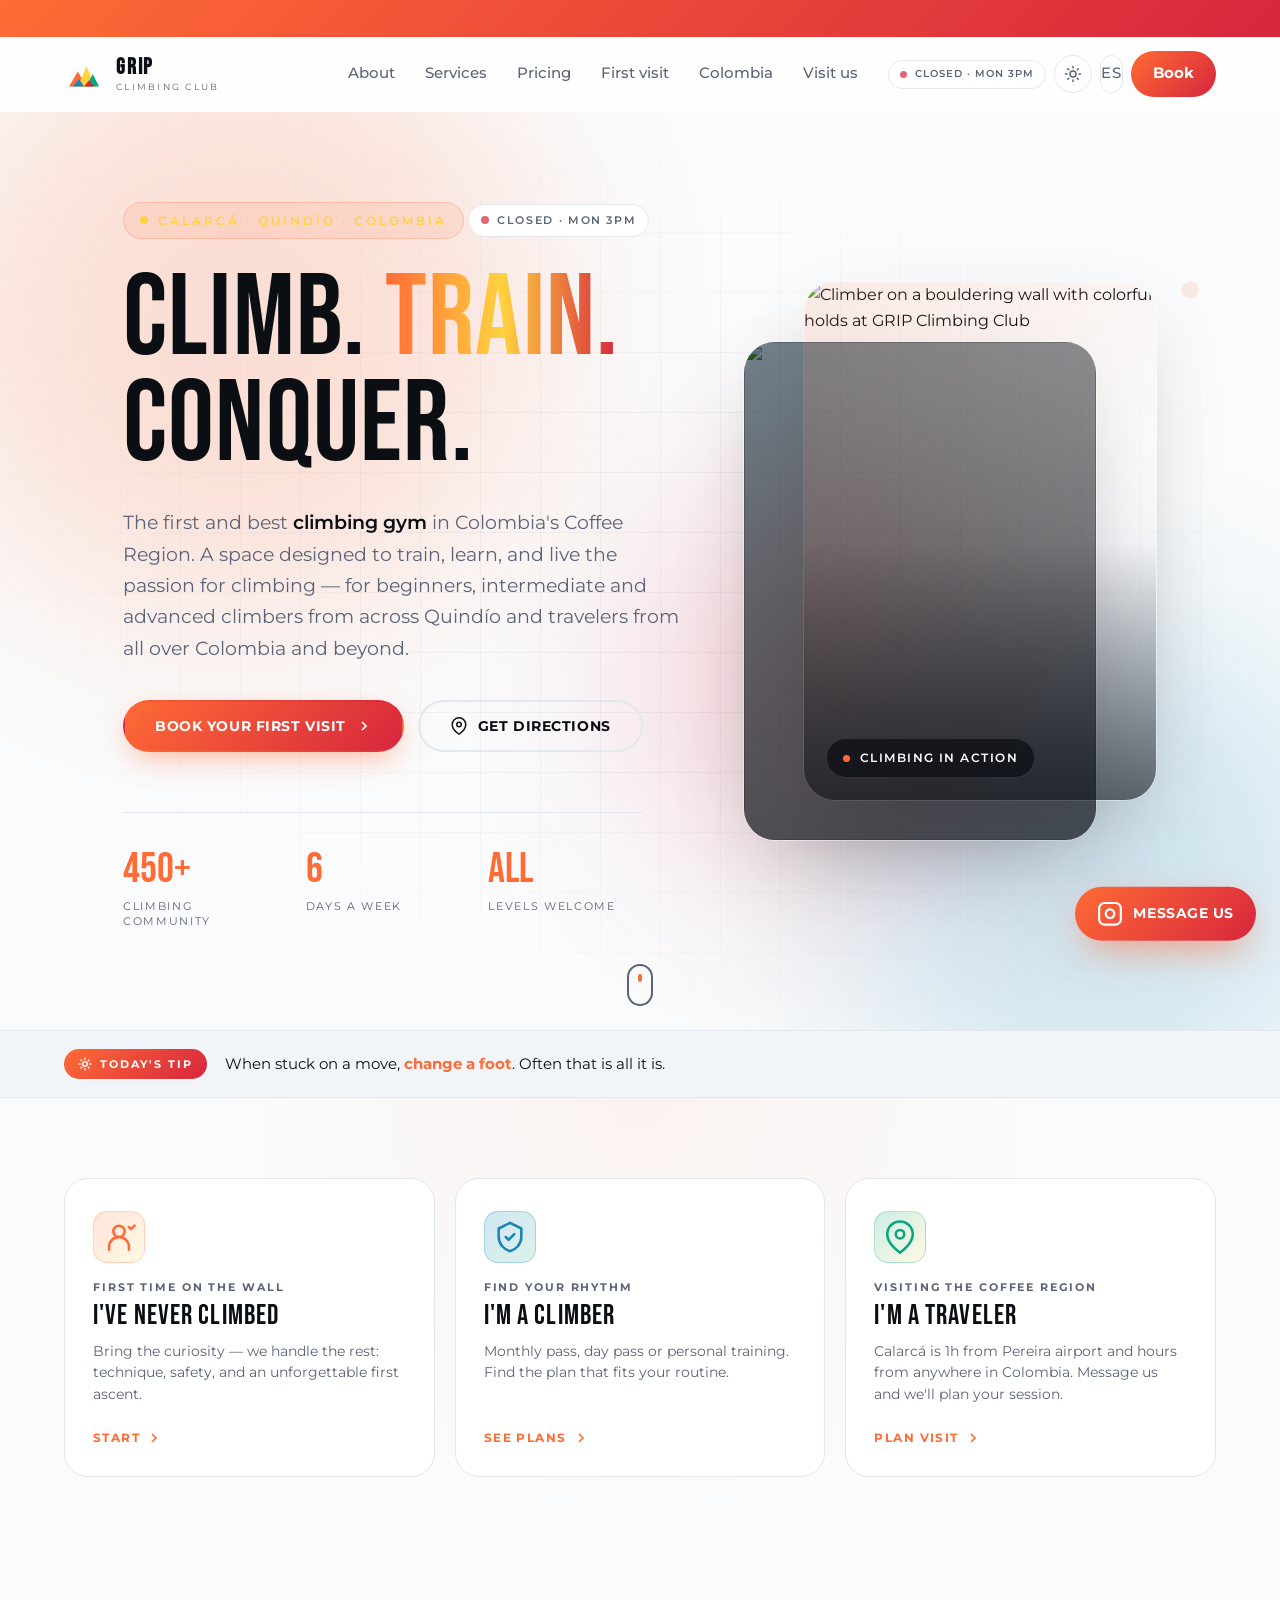
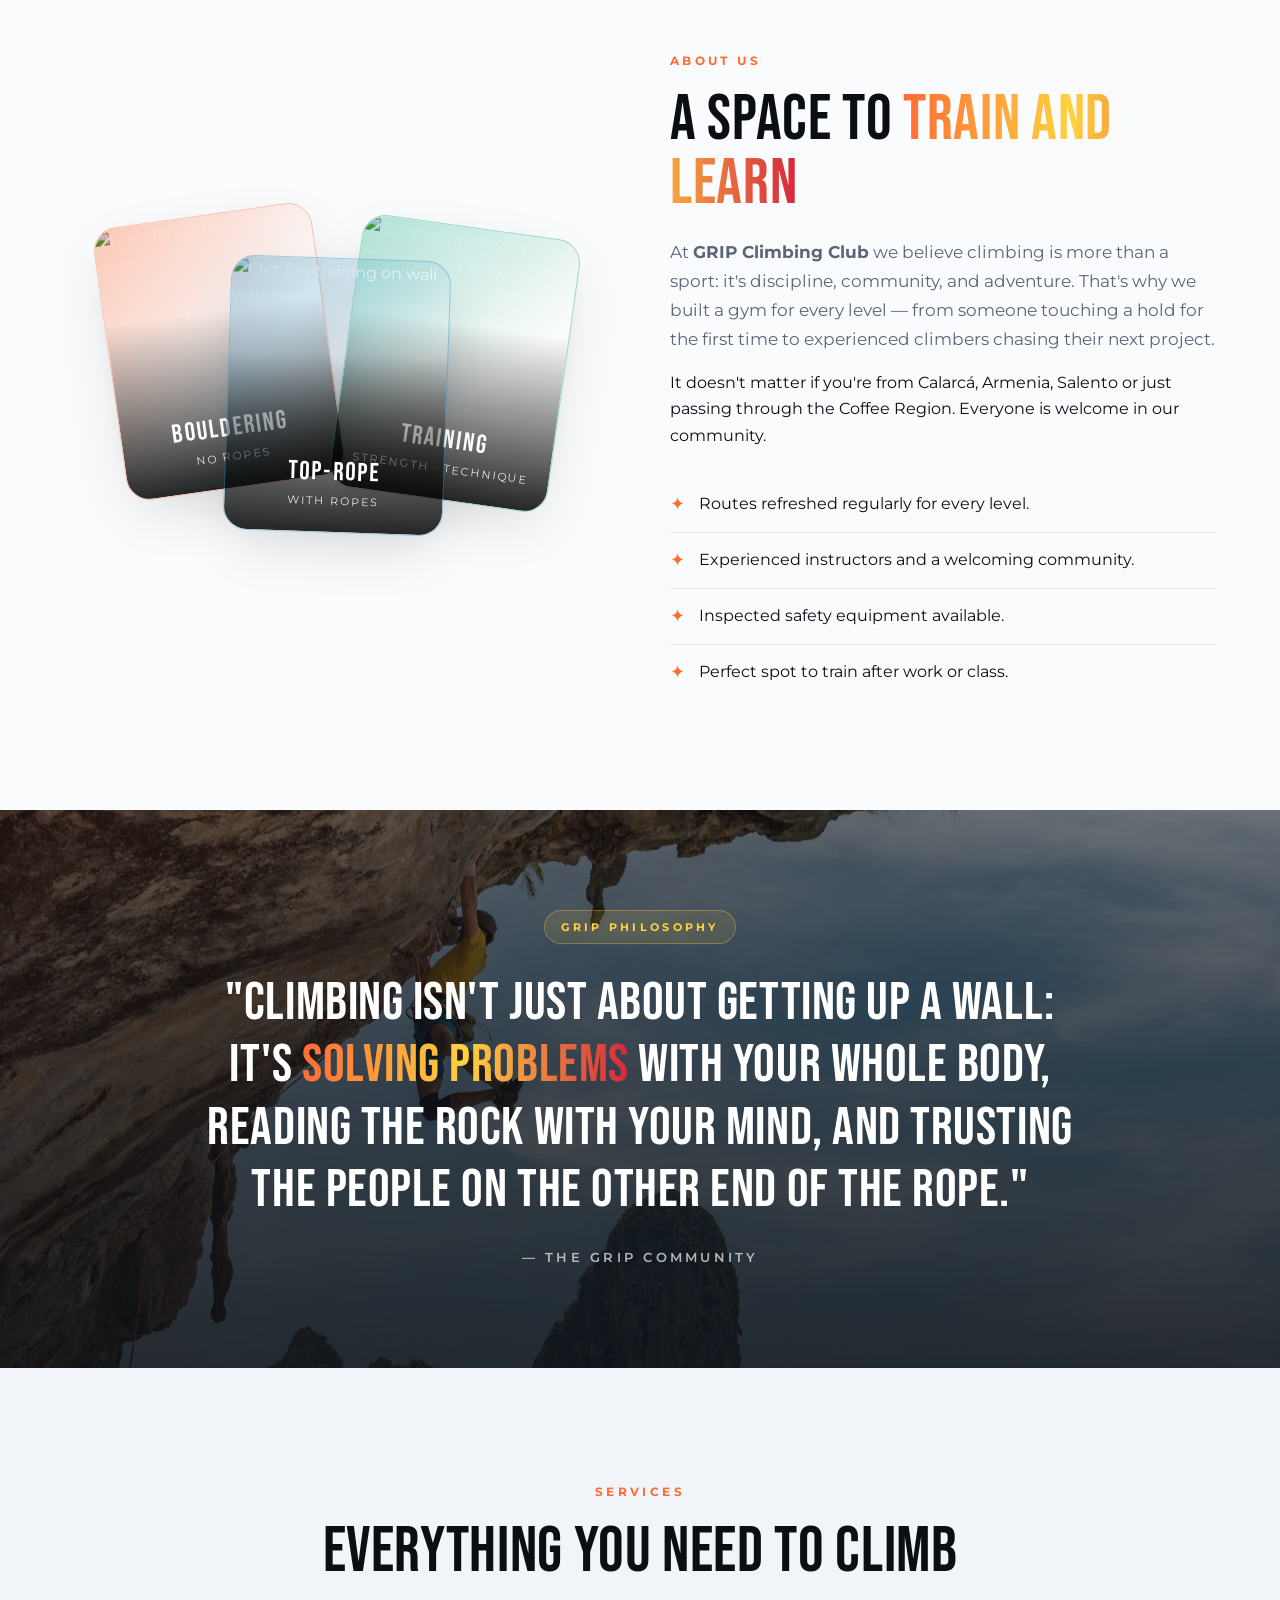
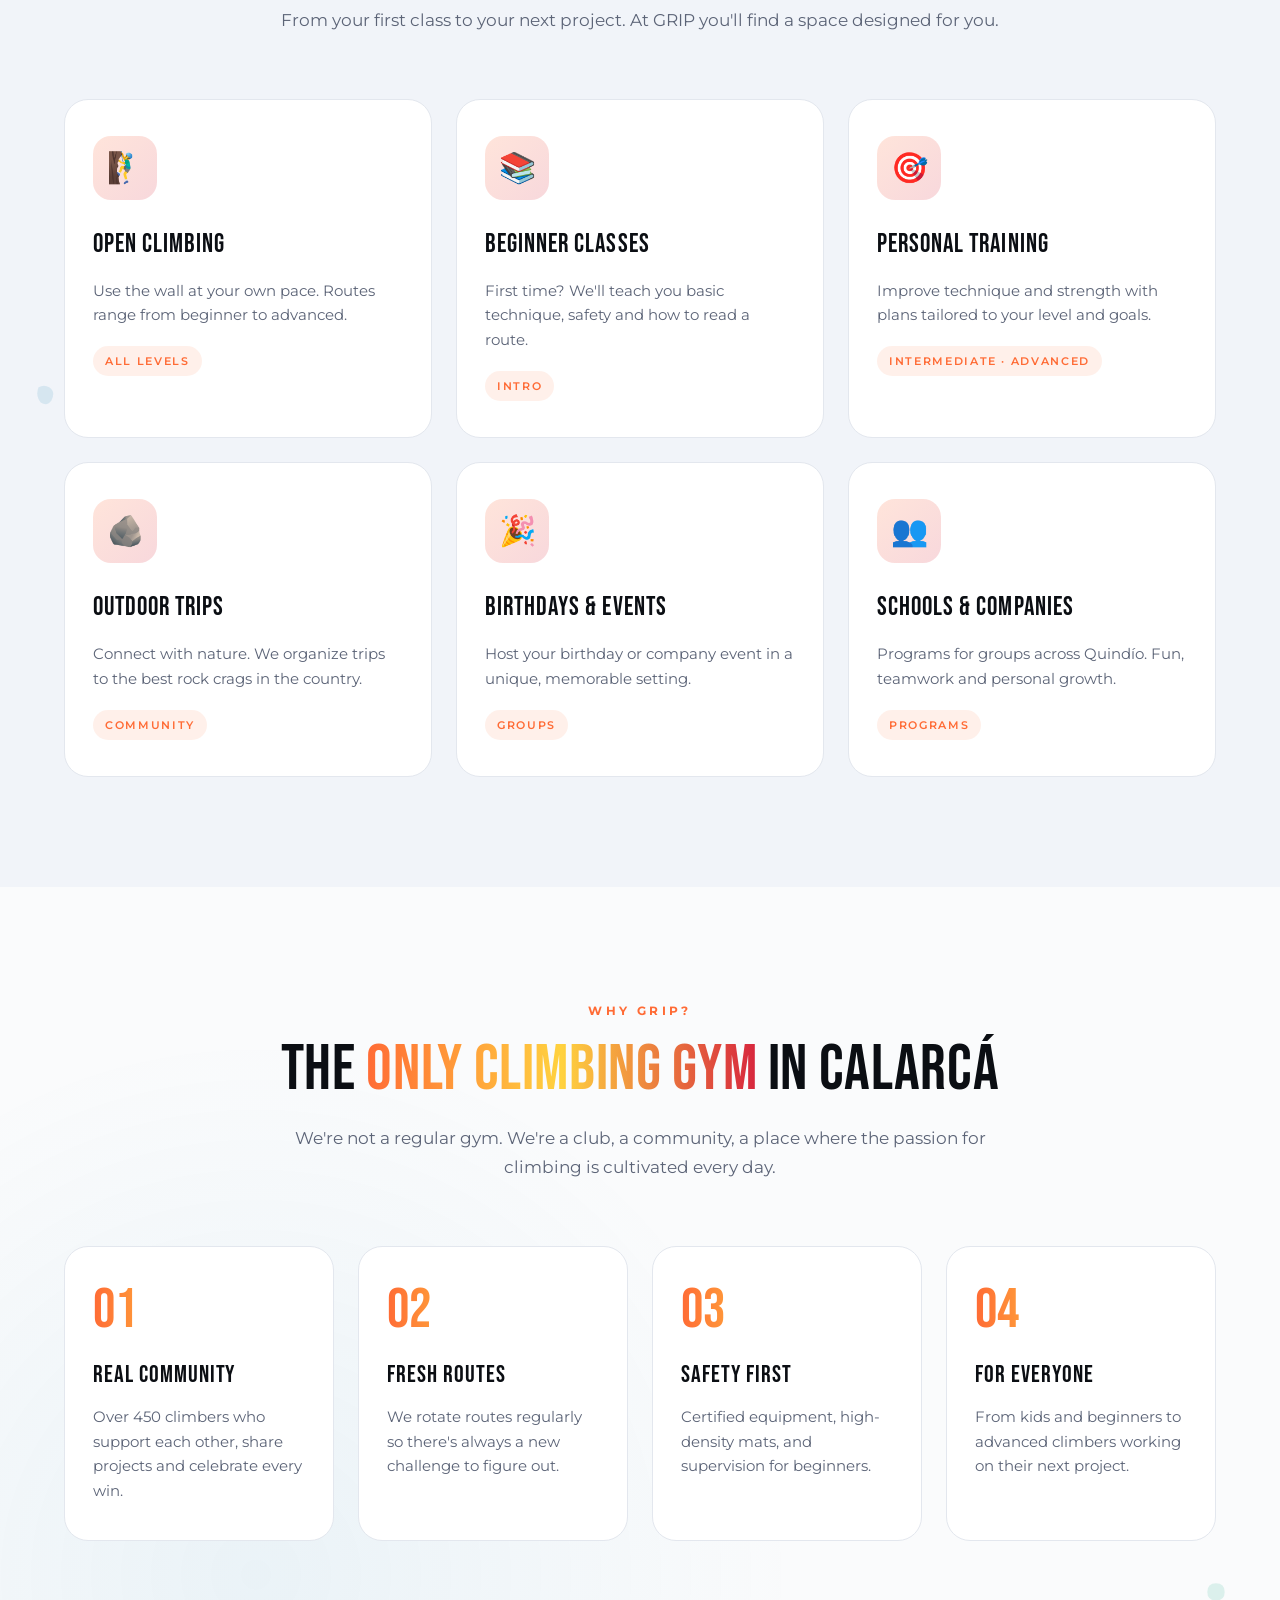
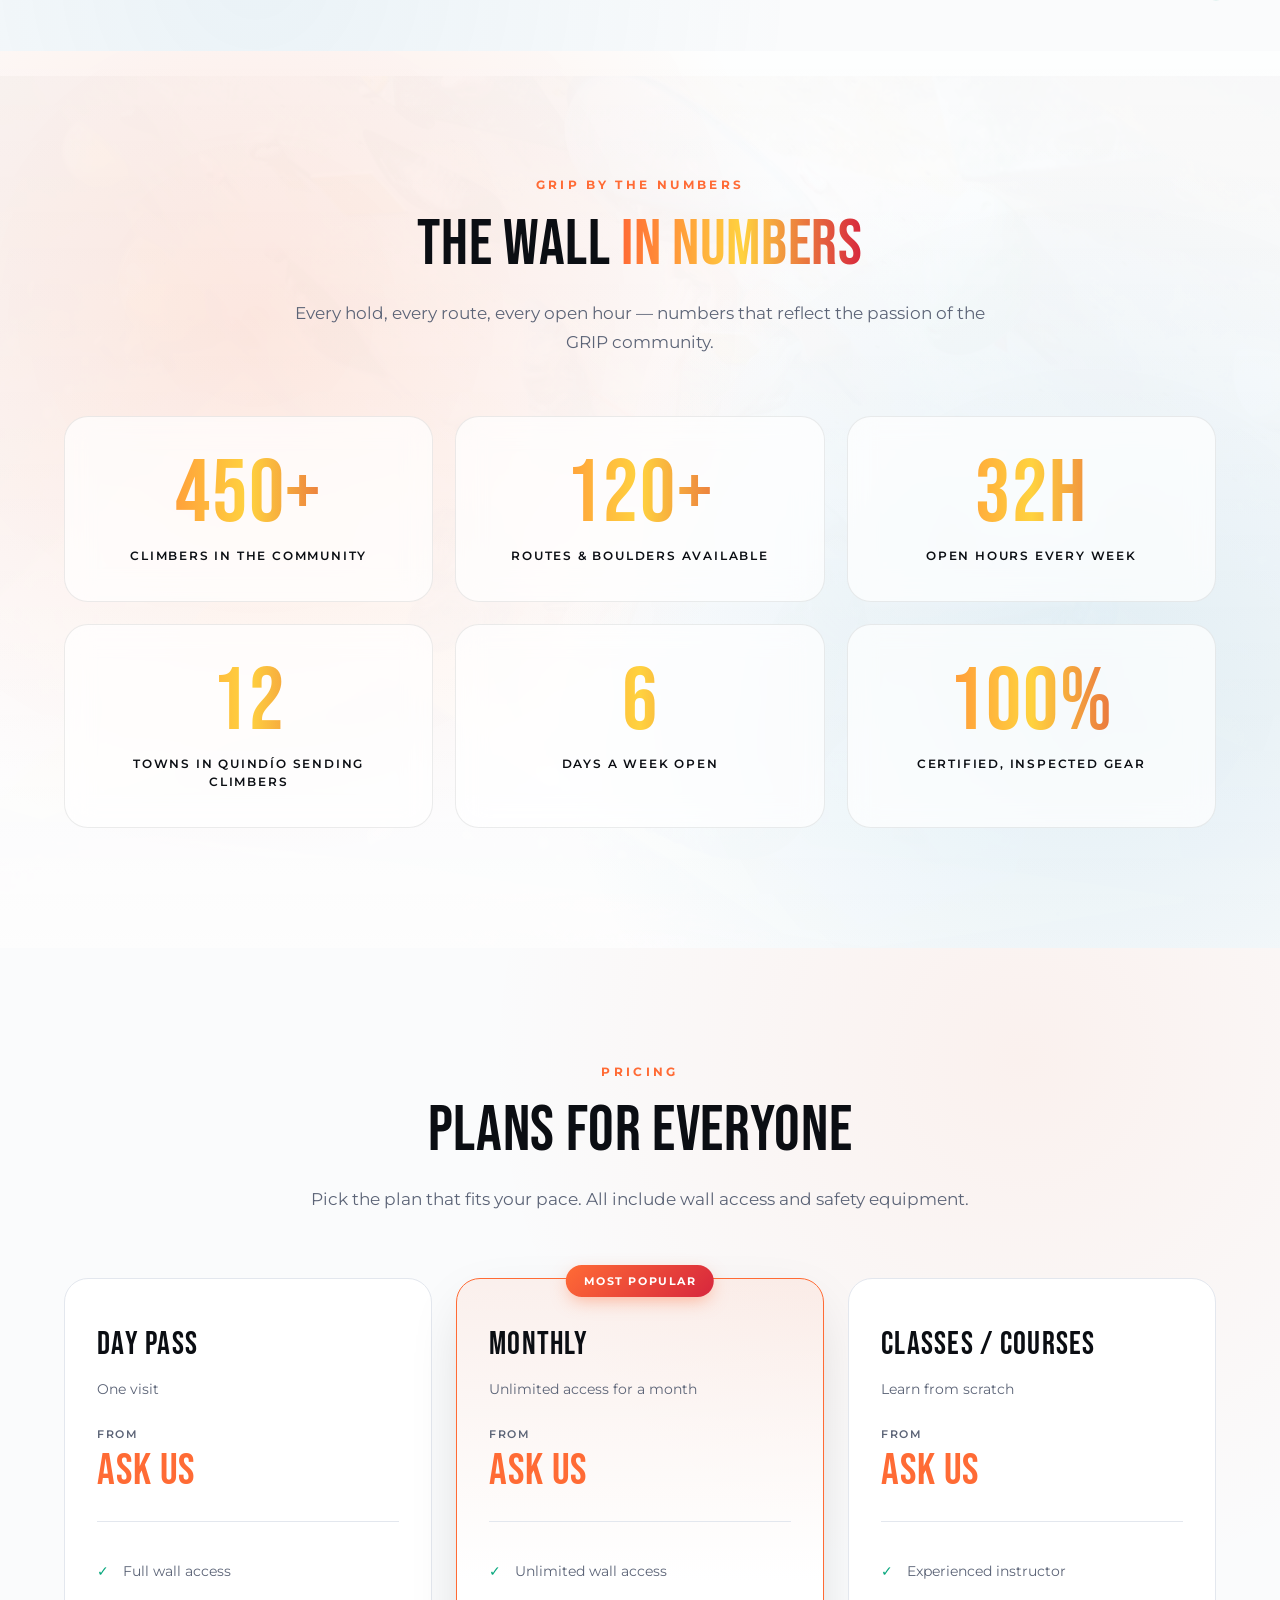
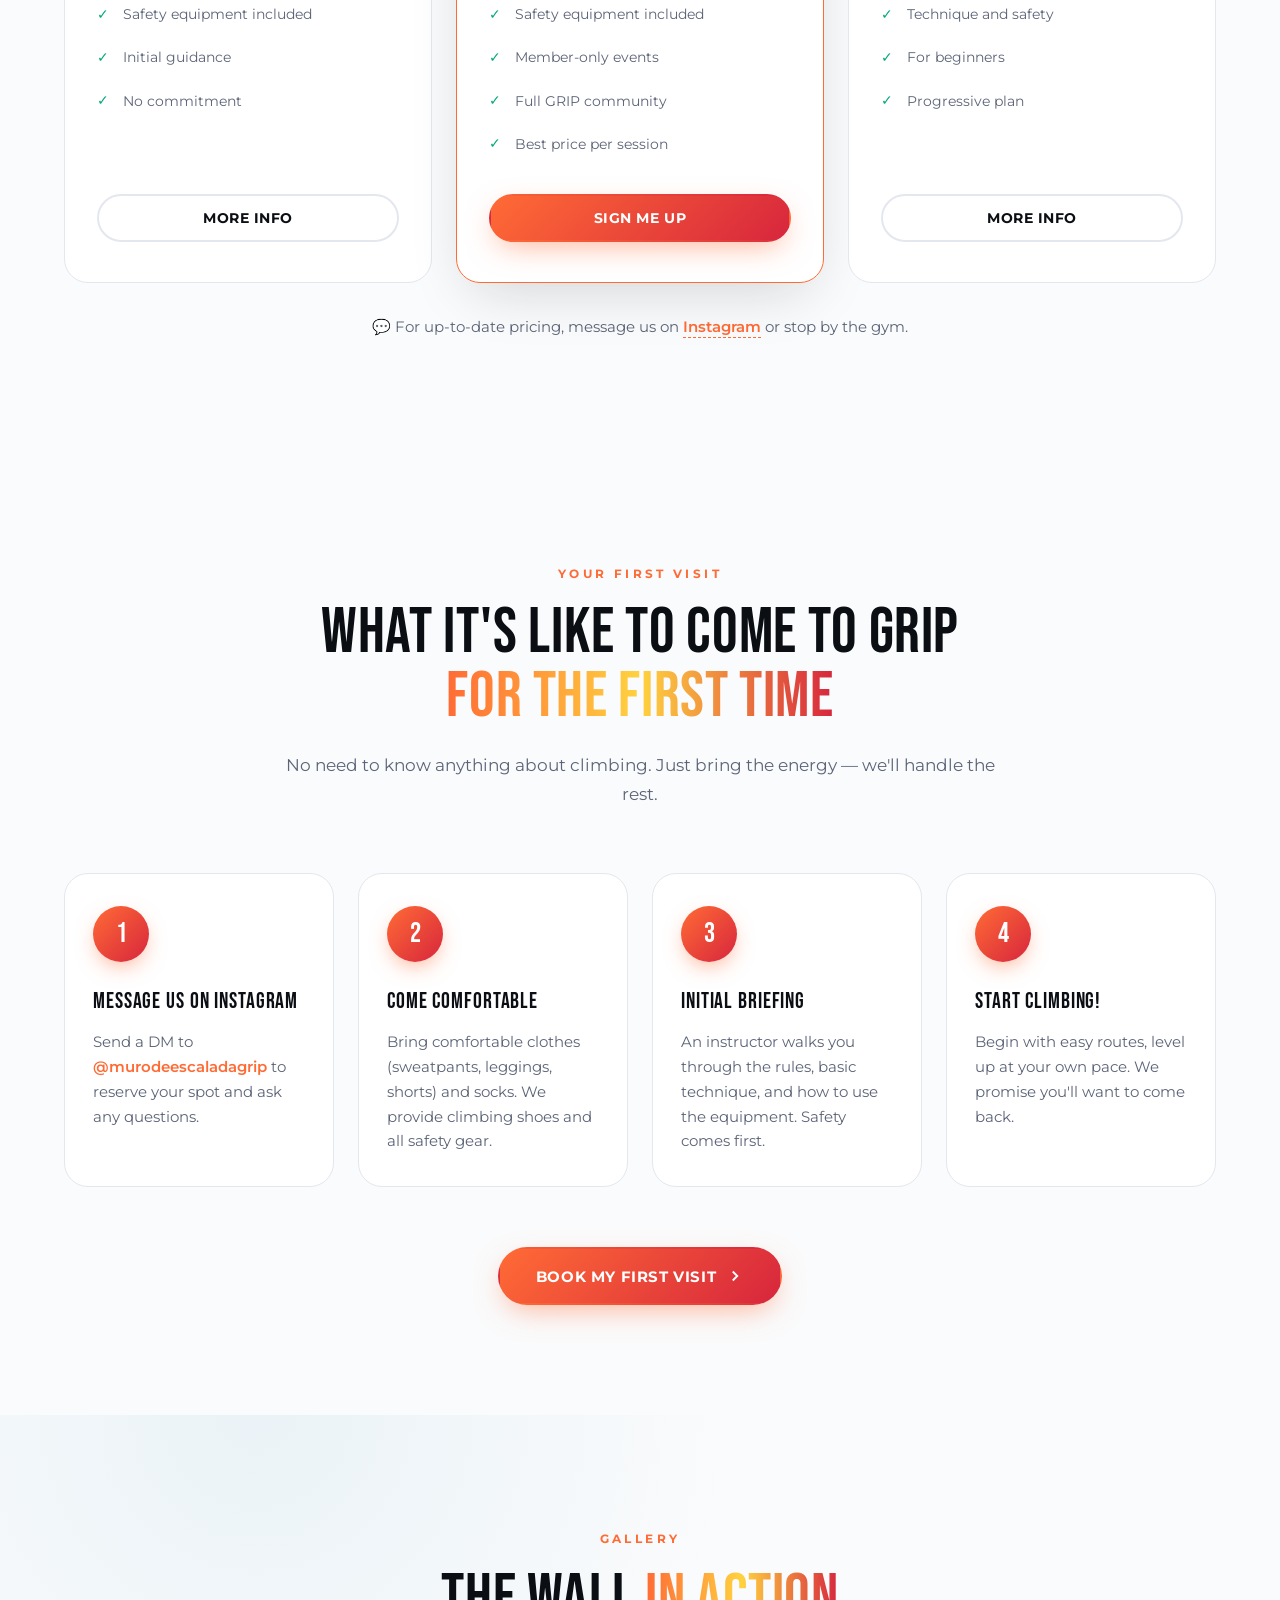
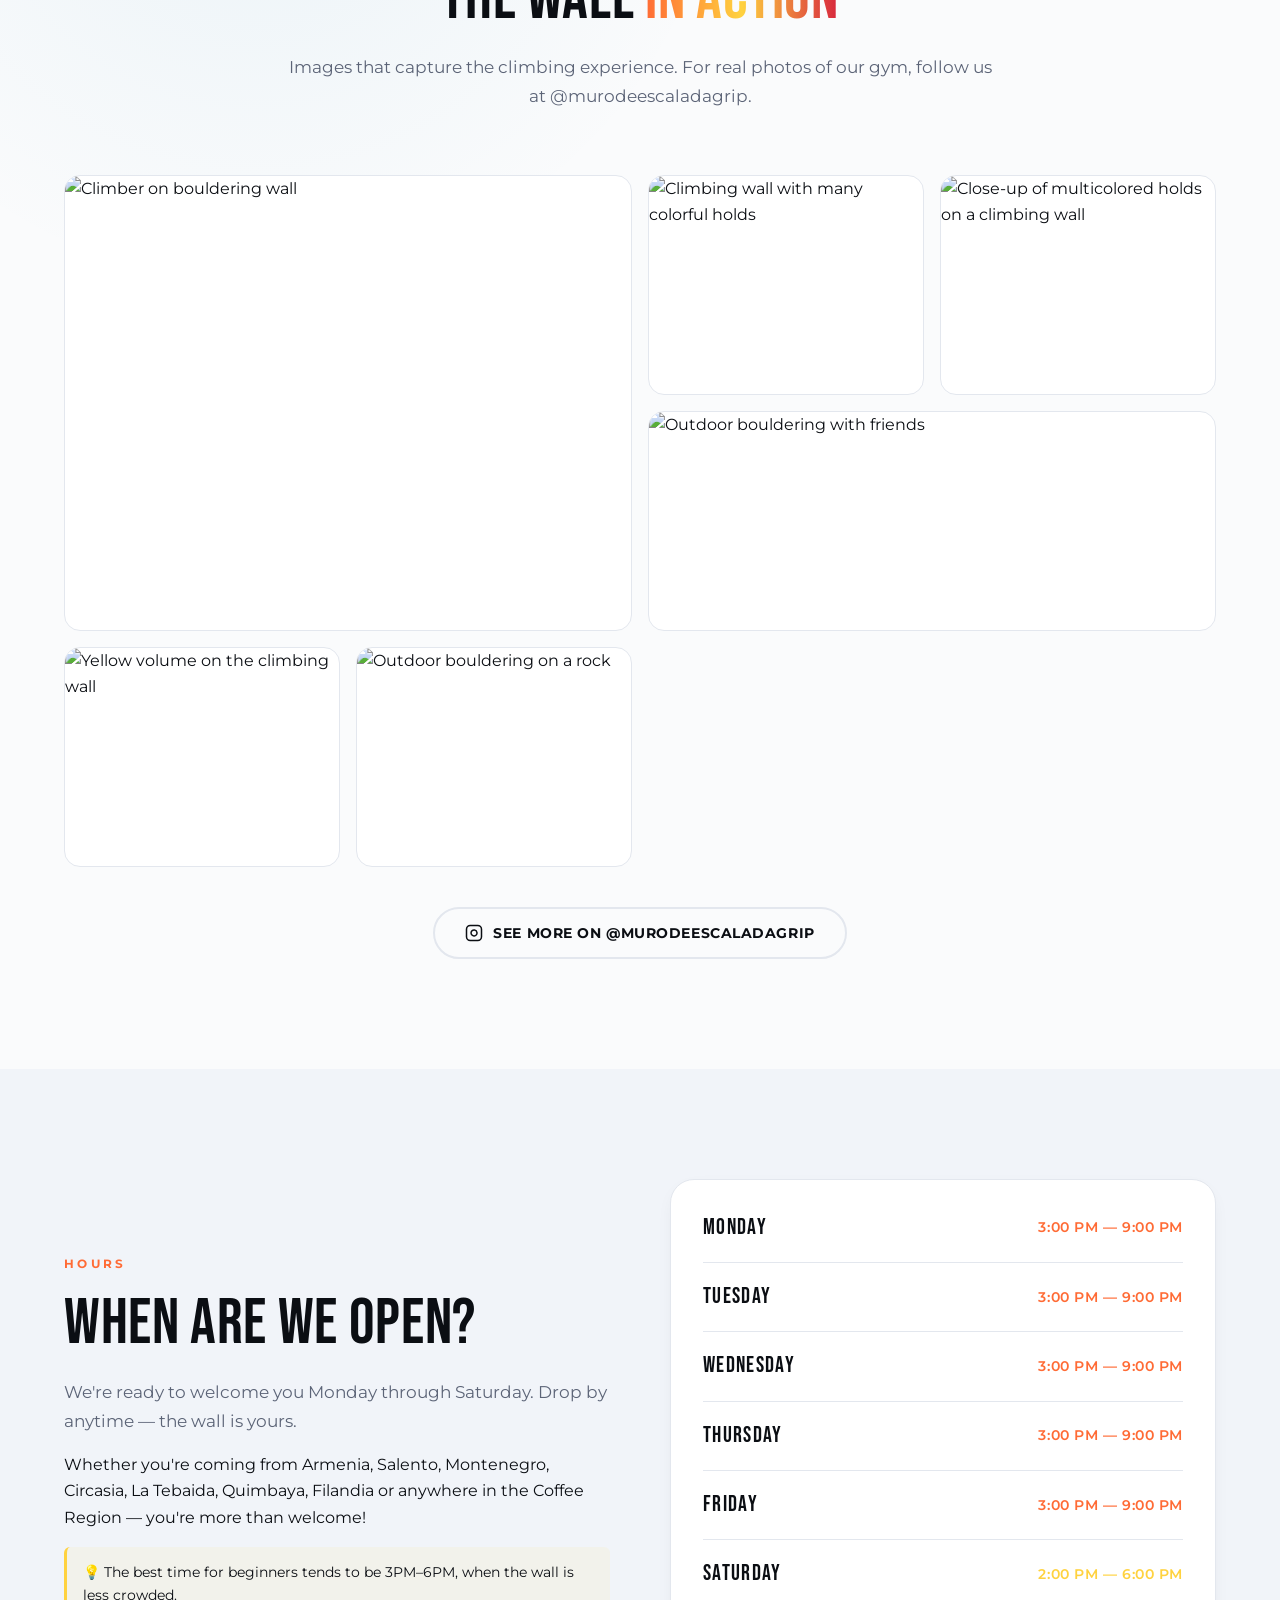
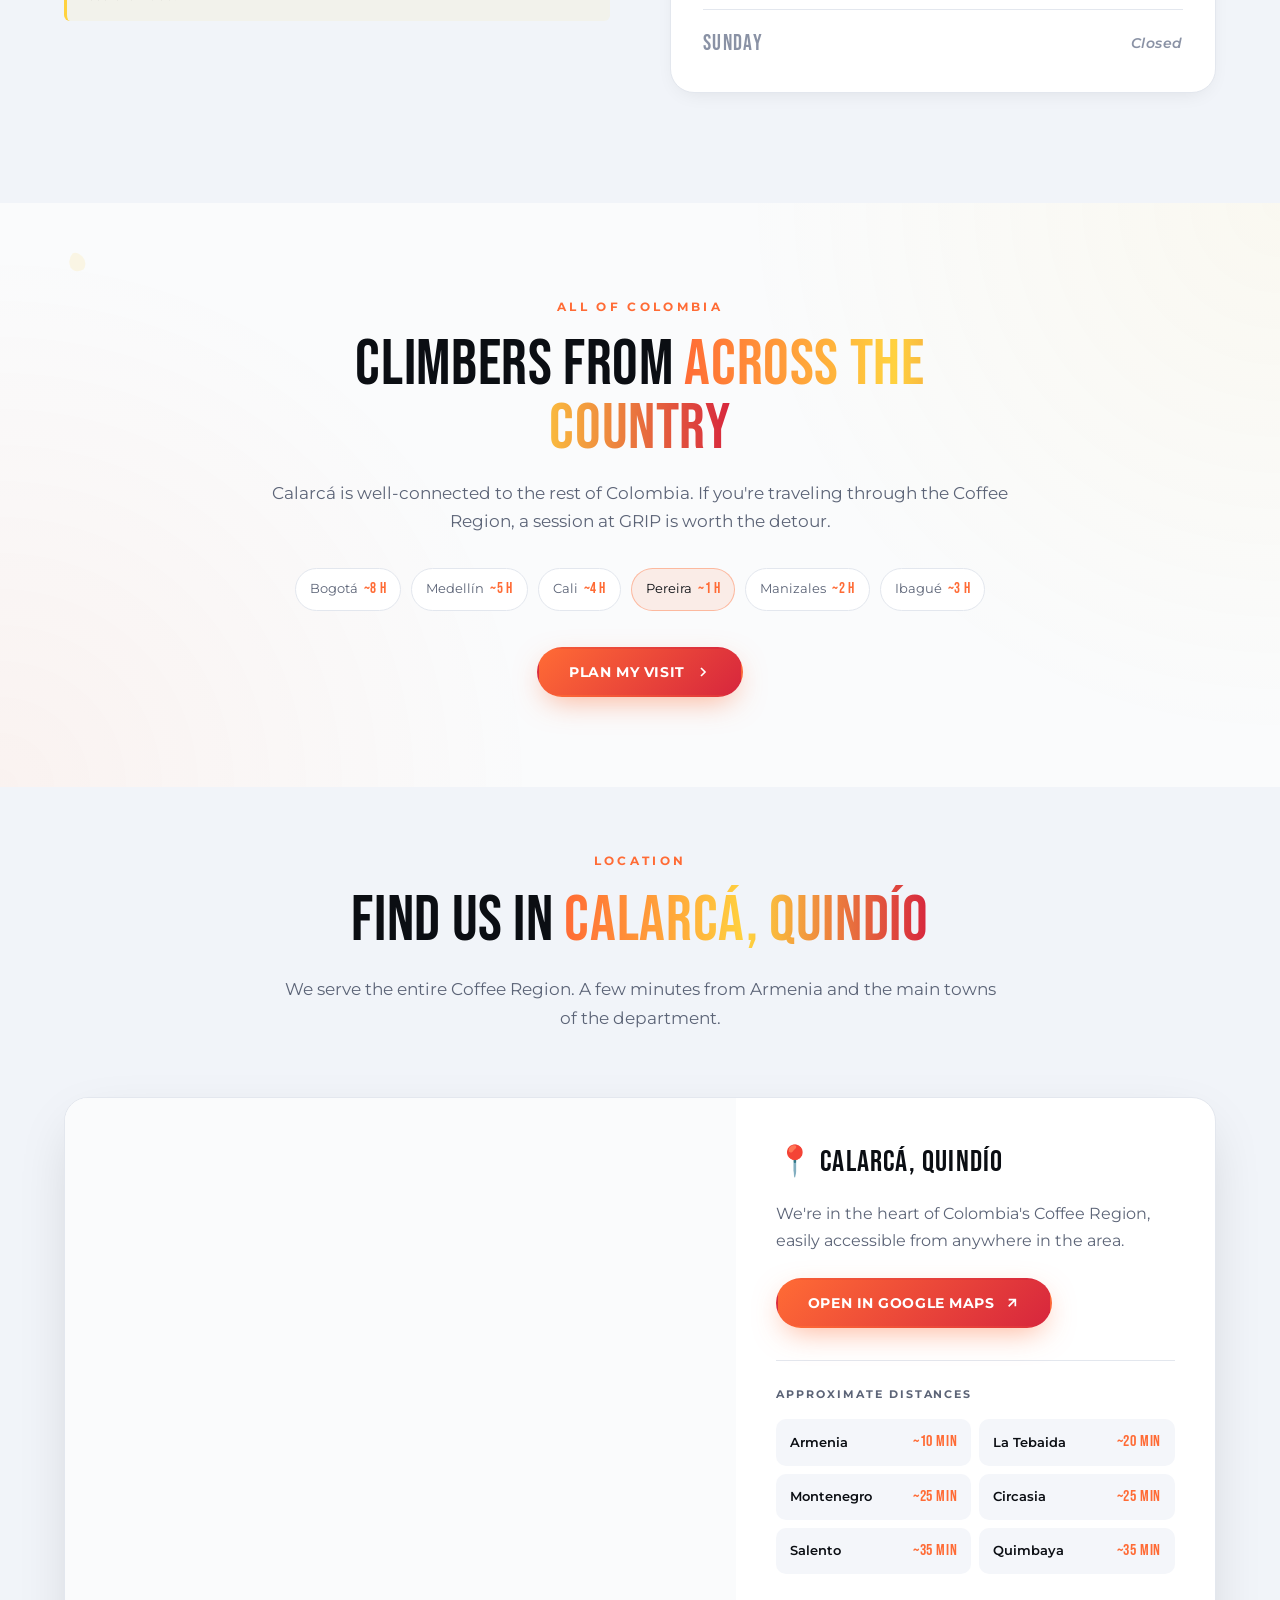
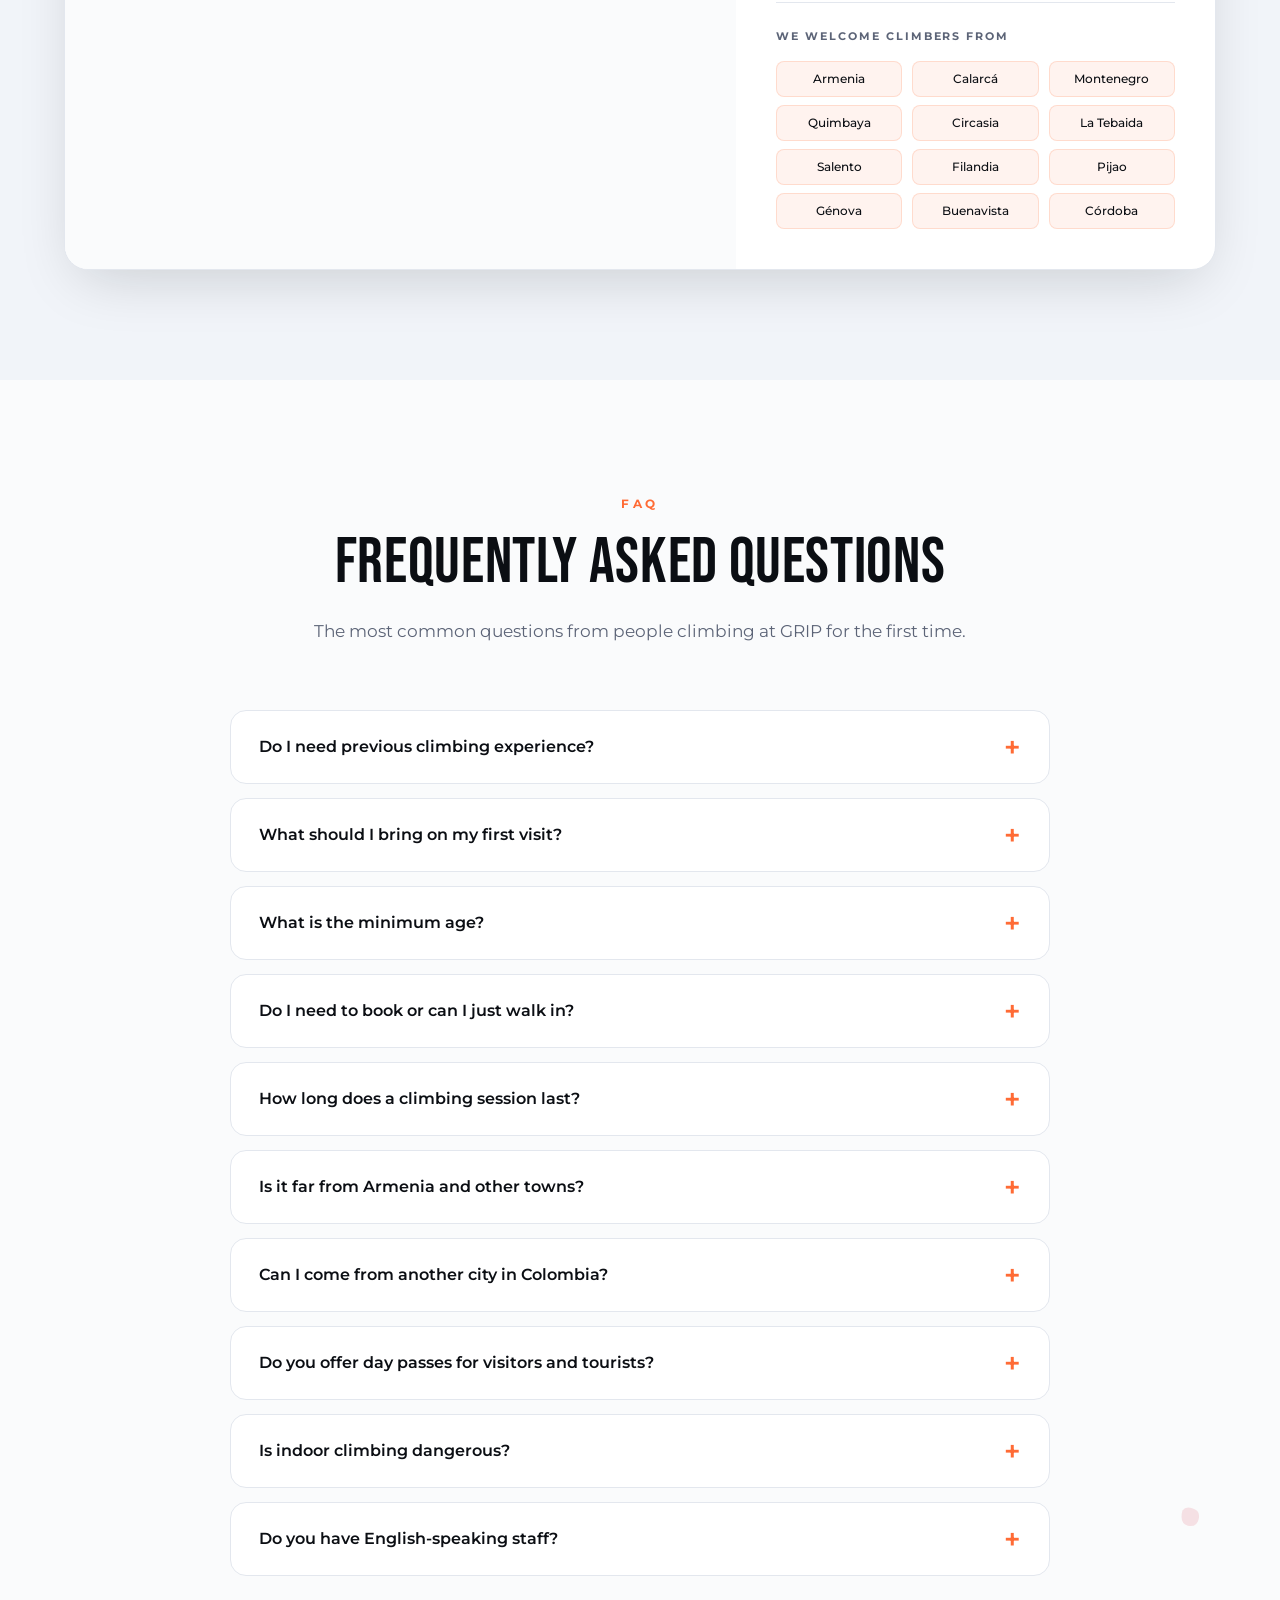
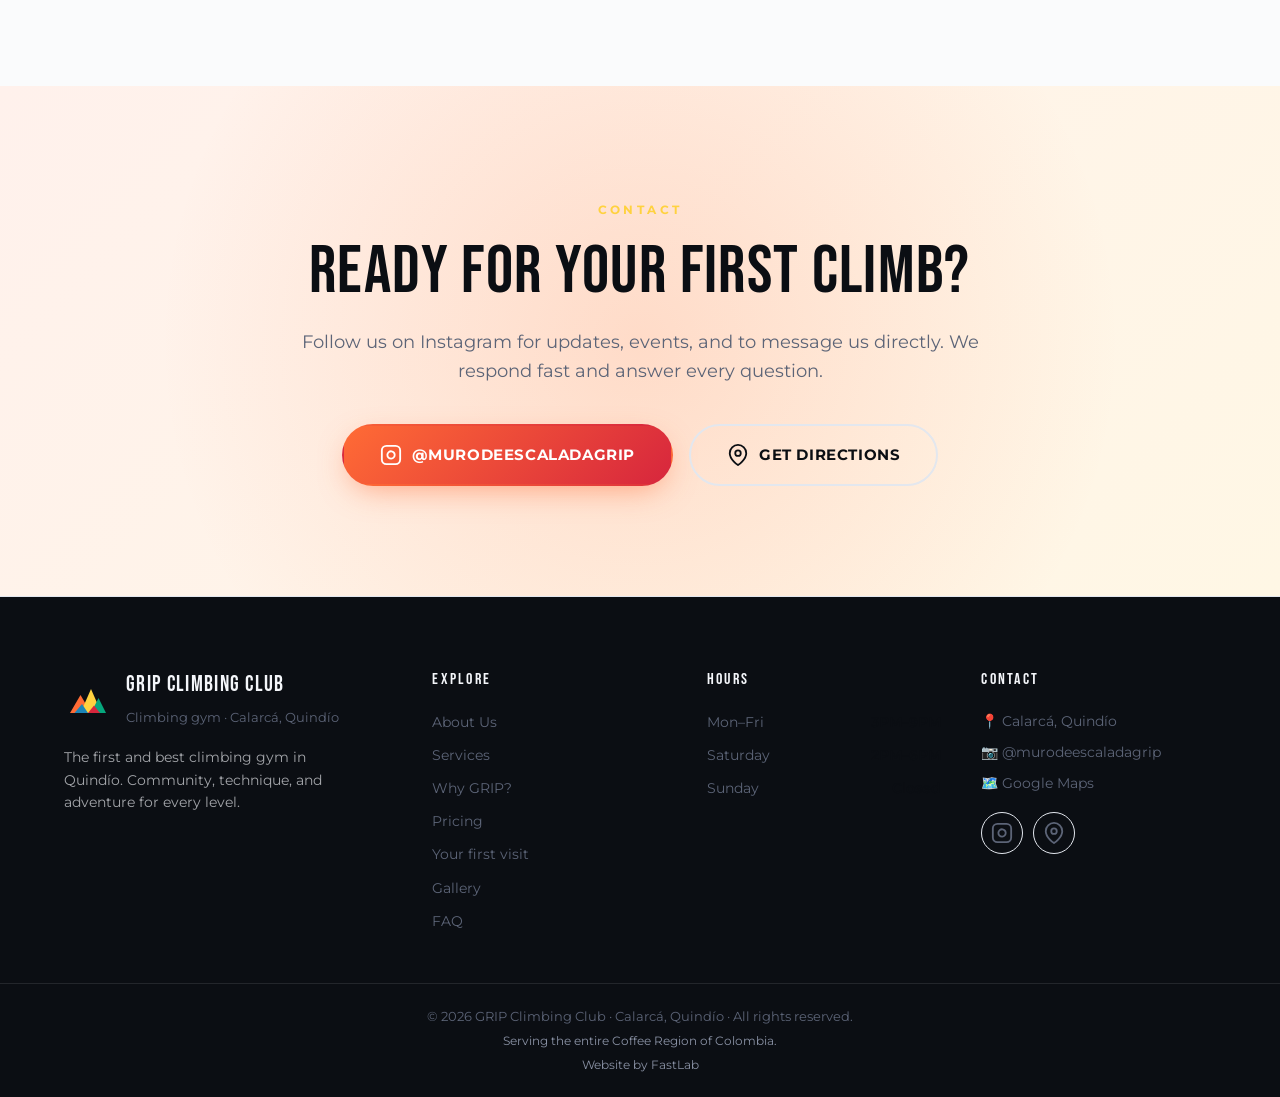
==== commit 4baf6c78: "Crédito: sitio hecho por FastLab (fastlabstudio.com)" ====
--- a/en/index.html
+++ b/en/index.html
@@ -1203,6 +1203,7 @@
         <div class="container">
             <p>© <span id="year"></span> GRIP Climbing Club · Calarcá, Quindío · All rights reserved.</p>
             <p class="footer__credit">Serving the entire Coffee Region of Colombia.</p>
+            <p class="footer__credit">Website by <a href="https://fastlabstudio.com/en" target="_blank" rel="noopener">FastLab</a></p>
         </div>
     </div>
 </footer>
